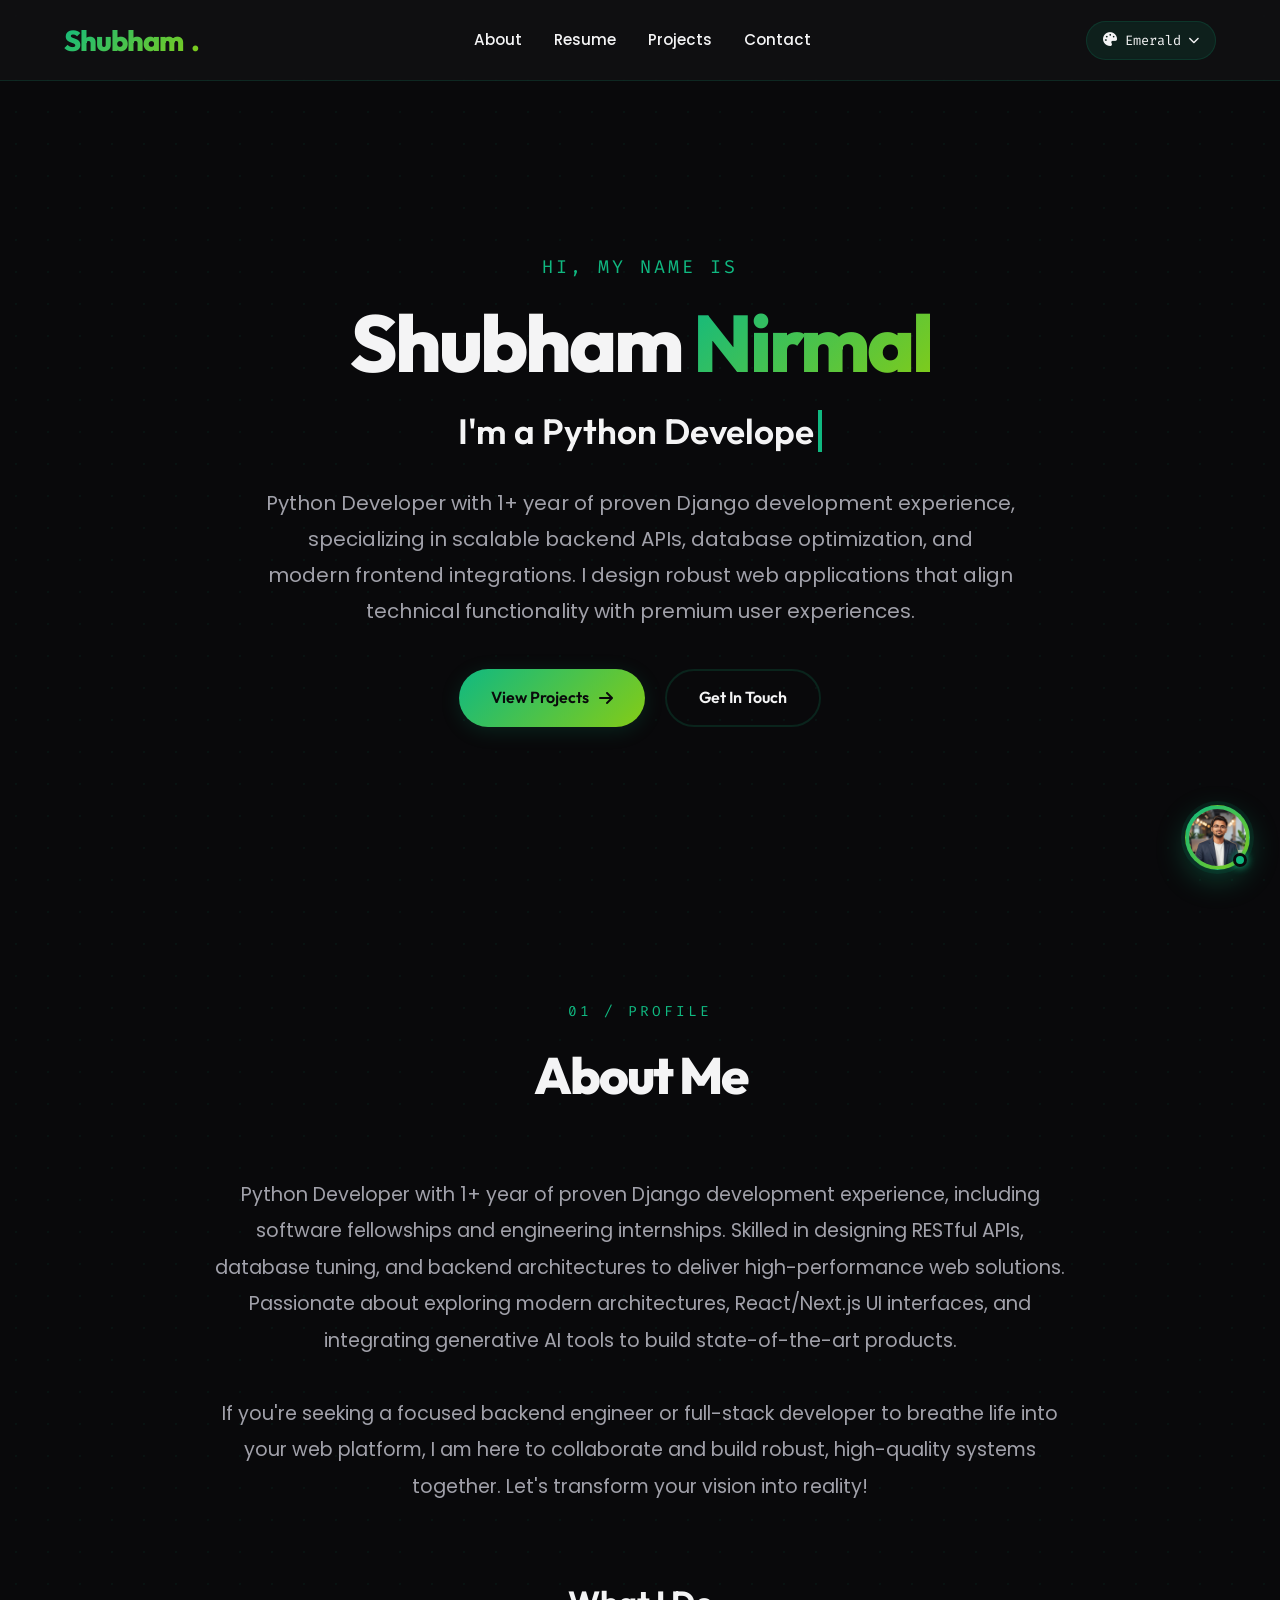
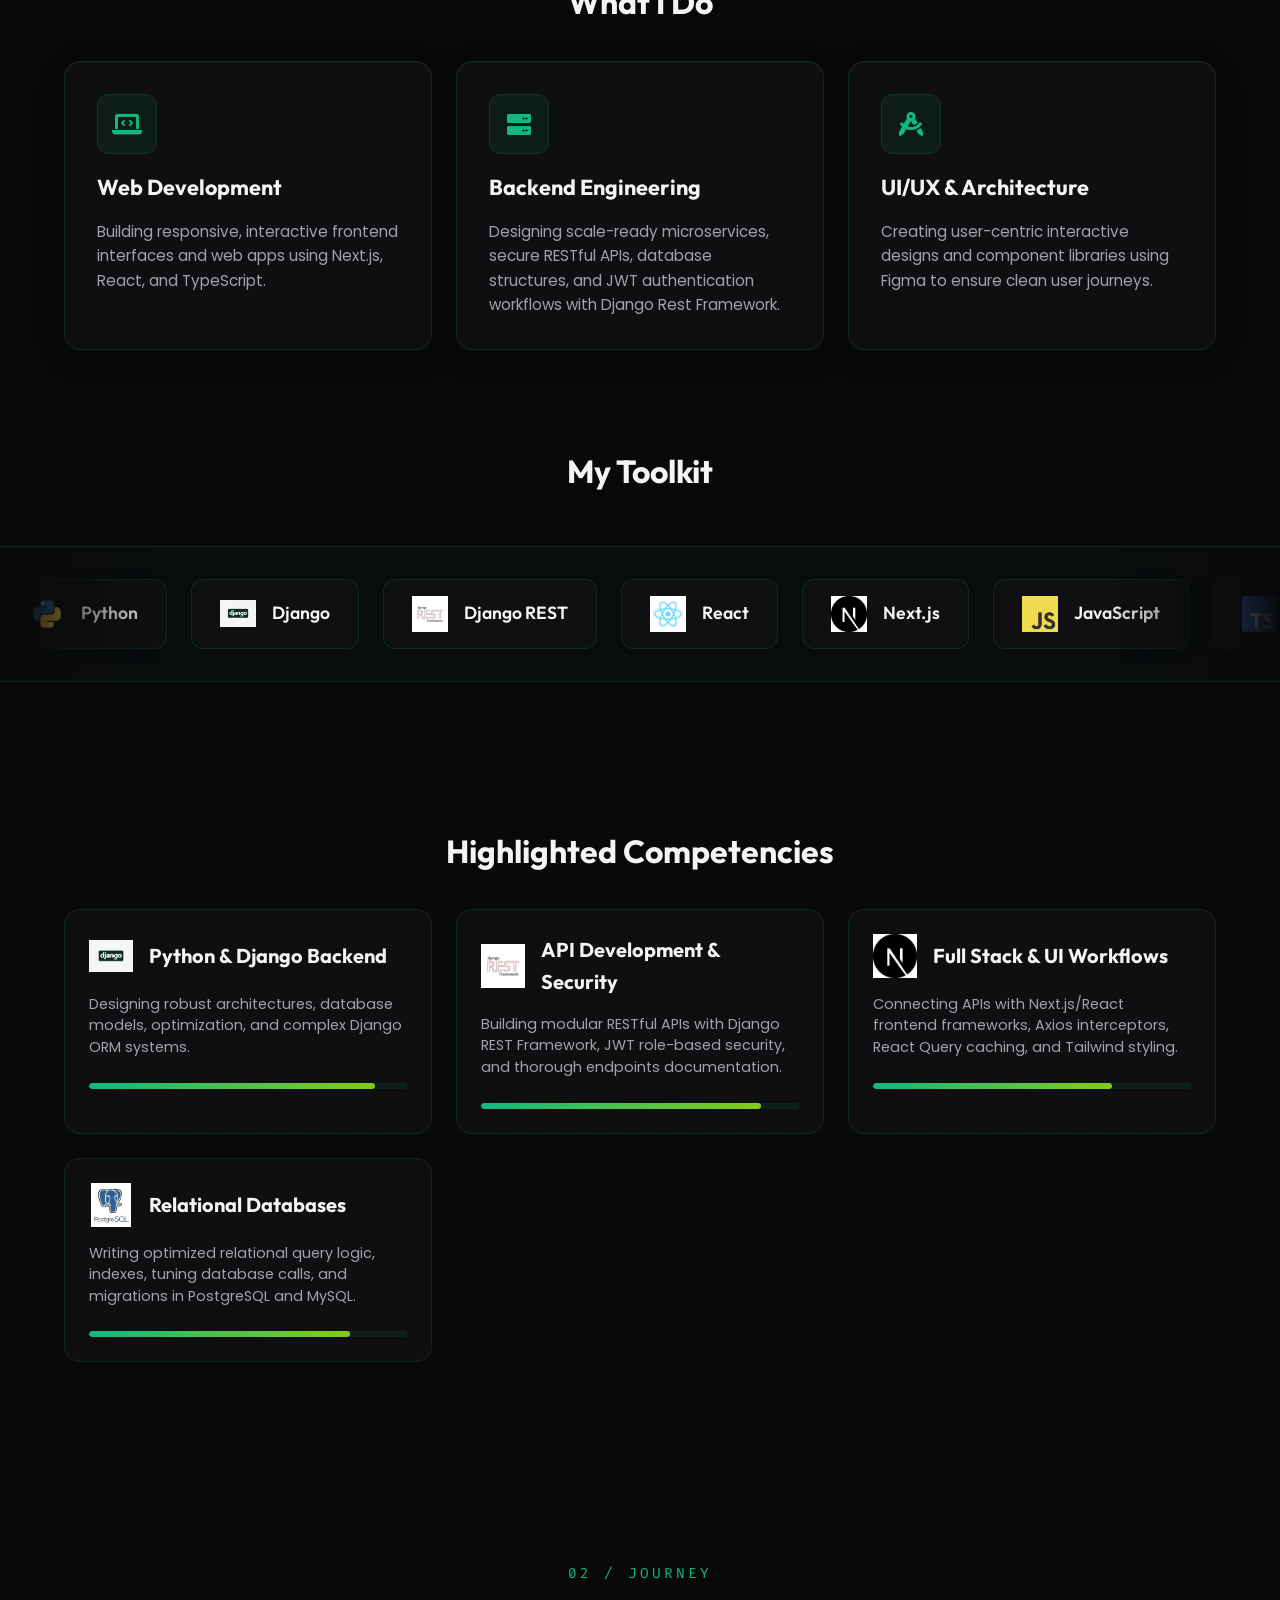
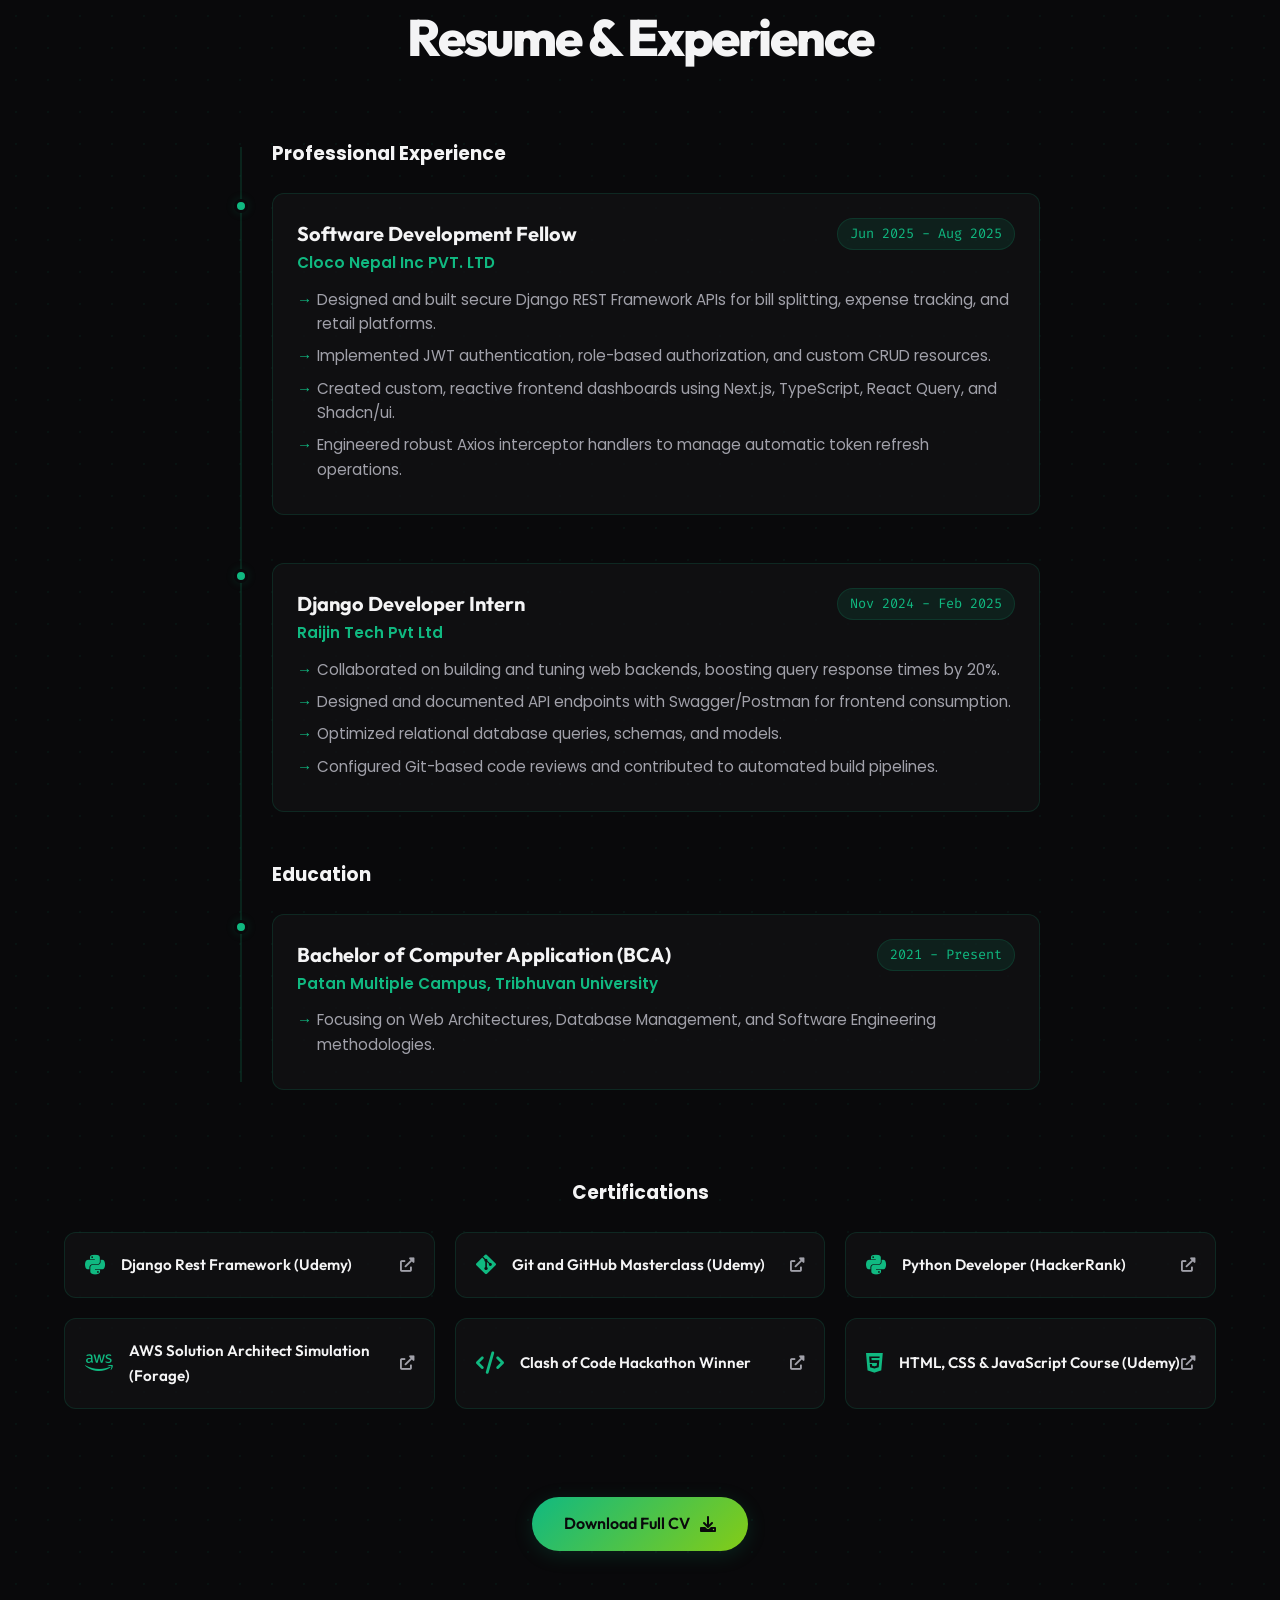
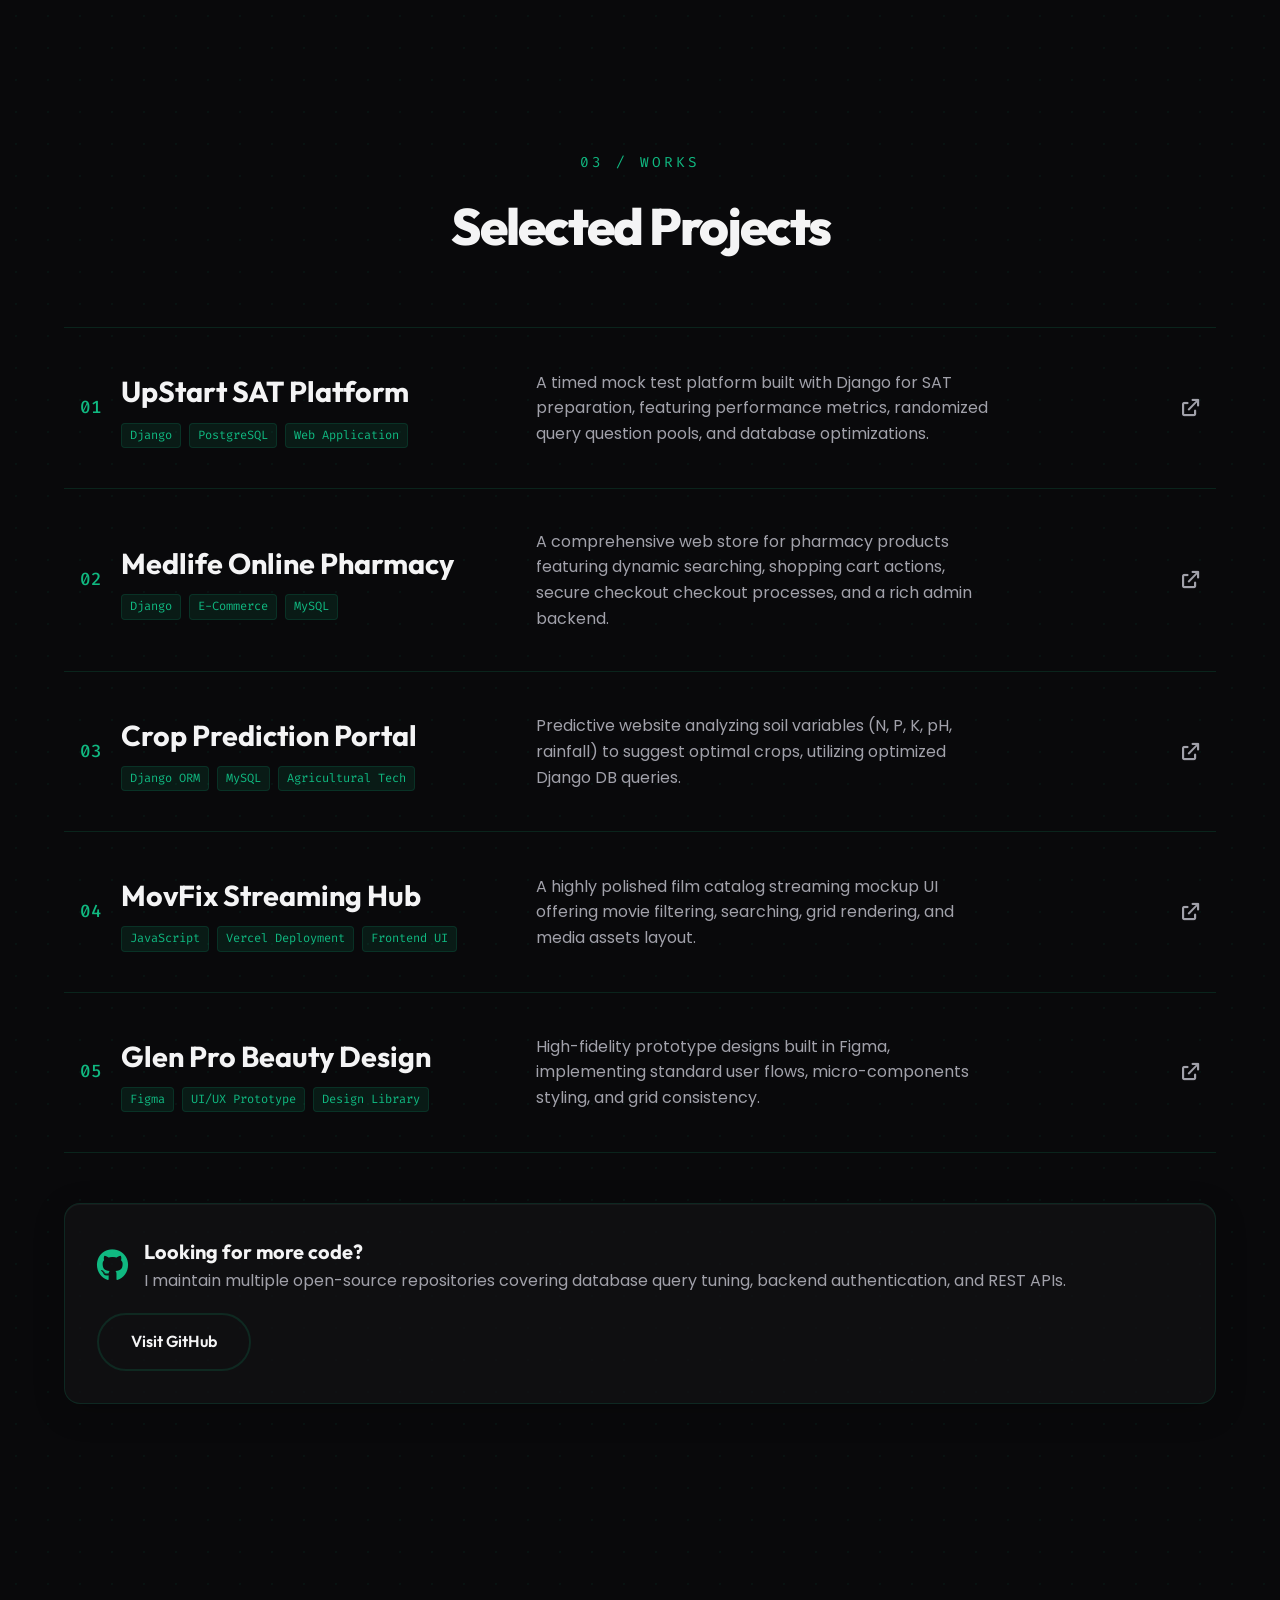
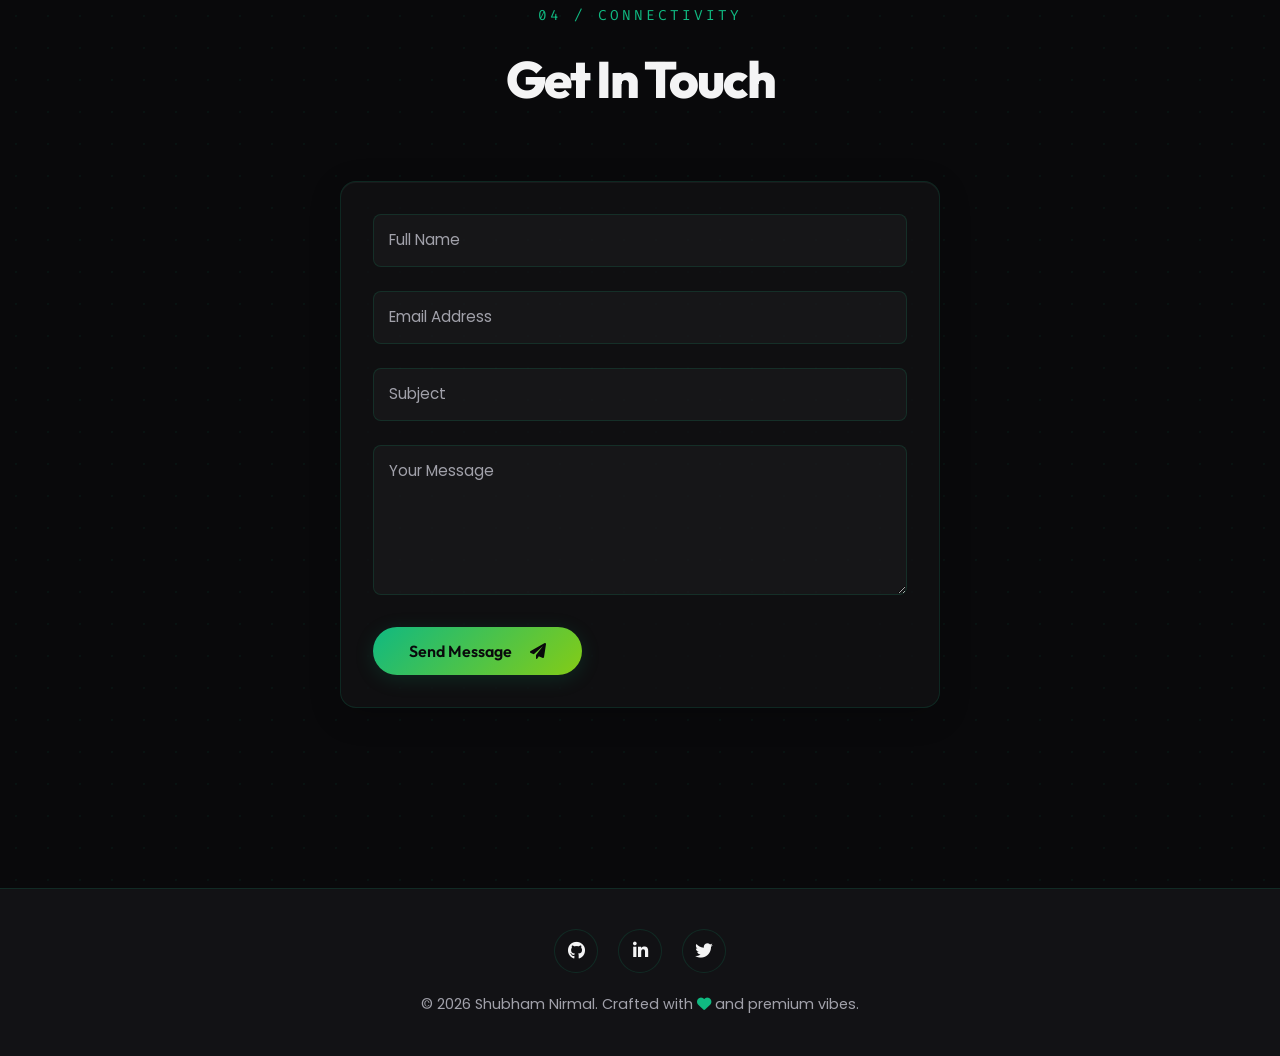
==== index.html @ b4fc5b42 "refactor: redesign portfolio layout, scrolling single-page structure, project list rows, and interac" ====
<!DOCTYPE html>
<html lang="en">
<head>
  <meta charset="UTF-8" />
  <meta name="viewport" content="width=device-width, initial-scale=1.0" />
  <link rel="icon" type="image/x-icon" href="asset/favicon.ico">
  <title>Shubham Nirmal - Personal Portfolio</title>
  <link rel="stylesheet" href="https://cdnjs.cloudflare.com/ajax/libs/font-awesome/6.0.0/css/all.min.css" />
  <link rel="stylesheet" href="style/style.css" />
</head>
<body class="loading-active">

  <!-- ===== Glowing Background Ambient Blobs ===== -->
  <div class="bg-blob bg-blob-1"></div>
  <div class="bg-blob bg-blob-2"></div>

  <!-- ===== Preloader / Loading Screen ===== -->
  <div class="preloader" id="preloader">
    <div class="preloader-content">
      <div class="preloader-logo" id="preloader-logo">SN</div>
      <div class="preloader-loader"></div>
    </div>
  </div>

  <!-- ===== Fixed Navigation Header ===== -->
  <header class="nav-bar">
    <div class="container nav-container">
      <a href="#hero" class="nav-logo">Shubham<span>.</span></a>
      
      <nav class="nav-links" id="navLinks">
        <a href="#about" class="nav-link">About</a>
        <a href="#resume" class="nav-link">Resume</a>
        <a href="#projects" class="nav-link">Projects</a>
        <a href="#contact" class="nav-link">Contact</a>
      </nav>

      <!-- Vibe & Color Picker Dropdown -->
      <div class="vibe-picker-container">
        <button class="vibe-picker-btn" id="vibeBtn" title="Choose Vibe">
          <i class="fas fa-palette"></i> <span id="active-vibe-name">Emerald</span> <i class="fas fa-chevron-down" style="font-size: 0.7rem;"></i>
        </button>
        <div class="vibe-dropdown" id="vibeDropdown">
          <button class="vibe-option active" data-vibe-val="emerald">
            <span class="vibe-dot emerald"></span> Emerald Aurora
          </button>
          <button class="vibe-option" data-vibe-val="cyberpunk">
            <span class="vibe-dot cyberpunk"></span> Retro Cyberpunk
          </button>
          <button class="vibe-option" data-vibe-val="sunset">
            <span class="vibe-dot sunset"></span> Sunset Bronze
          </button>
          <button class="vibe-option" data-vibe-val="noir">
            <span class="vibe-dot noir"></span> Stark Noir
          </button>
        </div>
      </div>

      <button class="mobile-menu-toggle" id="mobileMenuToggle" aria-label="Toggle Menu">
        <i class="fas fa-bars"></i>
      </button>
    </div>
  </header>

  <!-- ===== Main Portfolio Sections ===== -->
  <main class="container main-content">

    <!-- Hero Section (Typography Focused) -->
    <section id="hero" class="content-section">
      <div class="hero-layout">
        <div class="hero-text">
          <span class="hero-subtitle">Hi, my name is</span>
          <h1 class="hero-title">Shubham <span>Nirmal</span></h1>
          <div class="hero-role-wrapper">
            I'm a&nbsp;<span id="typewriter-text"></span><span class="typewriter-cursor"></span>
          </div>
          <p class="hero-description">
            Python Developer with 1+ year of proven Django development experience, specializing in scalable backend APIs, database optimization, and modern frontend integrations. I design robust web applications that align technical functionality with premium user experiences.
          </p>
          <div class="hero-actions">
            <a href="#projects" class="btn btn-primary">View Projects <i class="fas fa-arrow-right"></i></a>
            <a href="#contact" class="btn btn-secondary">Get In Touch</a>
          </div>
        </div>
      </div>
    </section>

    <!-- About Section -->
    <section id="about" class="content-section">
      <div class="section-header">
        <span class="section-tag">01 / Profile</span>
        <h2 class="section-title">About Me</h2>
      </div>
      <div class="about-grid">
        <div class="about-bio">
          <p>
            Python Developer with 1+ year of proven Django development experience, including software fellowships and engineering internships. 
            Skilled in designing RESTful APIs, database tuning, and backend architectures to deliver high-performance web solutions. 
            Passionate about exploring modern architectures, React/Next.js UI interfaces, and integrating generative AI tools to build state-of-the-art products.
          </p>
          <br>
          <p>
            If you're seeking a focused backend engineer or full-stack developer to breathe life into your web platform, 
            I am here to collaborate and build robust, high-quality systems together. Let's transform your vision into reality!
          </p>
        </div>

        <div>
          <h3 class="about-services-title">What I Do</h3>
          <div class="services-grid">
            <div class="glass-card service-card">
              <div class="service-icon-box">
                <i class="fas fa-laptop-code"></i>
              </div>
              <h4>Web Development</h4>
              <p>Building responsive, interactive frontend interfaces and web apps using Next.js, React, and TypeScript.</p>
            </div>
            <div class="glass-card service-card">
              <div class="service-icon-box">
                <i class="fas fa-server"></i>
              </div>
              <h4>Backend Engineering</h4>
              <p>Designing scale-ready microservices, secure RESTful APIs, database structures, and JWT authentication workflows with Django Rest Framework.</p>
            </div>
            <div class="glass-card service-card">
              <div class="service-icon-box">
                <i class="fas fa-drafting-compass"></i>
              </div>
              <h4>UI/UX & Architecture</h4>
              <p>Creating user-centric interactive designs and component libraries using Figma to ensure clean user journeys.</p>
            </div>
          </div>
        </div>

        <!-- Continuous Skills Scrolling Marquee -->
        <div>
          <h3 class="skills-sec-title">My Toolkit</h3>
          
          <div class="marquee-container">
            <div class="marquee-content">
              <!-- Item List -->
              <div class="marquee-card"><img src="asset/python.png" alt="Python"><span>Python</span></div>
              <div class="marquee-card"><img src="asset/django.jpeg" alt="Django"><span>Django</span></div>
              <div class="marquee-card"><img src="asset/drf.png" alt="DRF"><span>Django REST</span></div>
              <div class="marquee-card"><img src="asset/react.jpg" alt="React"><span>React</span></div>
              <div class="marquee-card"><img src="asset/nextjs.png" alt="Next.js"><span>Next.js</span></div>
              <div class="marquee-card"><img src="asset/javascript.png" alt="JavaScript"><span>JavaScript</span></div>
              <div class="marquee-card"><img src="asset/typescript.png" alt="TypeScript"><span>TypeScript</span></div>
              <div class="marquee-card"><img src="asset/postgresql.png" alt="PostgreSQL"><span>PostgreSQL</span></div>
              <div class="marquee-card"><img src="asset/mysql.jpg" alt="MySQL"><span>MySQL</span></div>
              <div class="marquee-card"><img src="asset/git.png" alt="Git"><span>Git/GitHub</span></div>
              <div class="marquee-card"><img src="asset/docker.png" alt="Docker"><span>Docker</span></div>
              <div class="marquee-card"><img src="asset/php.png" alt="PHP"><span>PHP</span></div>
              <div class="marquee-card"><img src="asset/figma.png" alt="Figma"><span>Figma</span></div>
              <div class="marquee-card"><img src="asset/postman.png" alt="Postman"><span>Postman</span></div>
              
              <!-- Repeated Items for Infinite Loop Seamless Transition -->
              <div class="marquee-card"><img src="asset/python.png" alt="Python"><span>Python</span></div>
              <div class="marquee-card"><img src="asset/django.jpeg" alt="Django"><span>Django</span></div>
              <div class="marquee-card"><img src="asset/drf.png" alt="DRF"><span>Django REST</span></div>
              <div class="marquee-card"><img src="asset/react.jpg" alt="React"><span>React</span></div>
              <div class="marquee-card"><img src="asset/nextjs.png" alt="Next.js"><span>Next.js</span></div>
              <div class="marquee-card"><img src="asset/javascript.png" alt="JavaScript"><span>JavaScript</span></div>
              <div class="marquee-card"><img src="asset/typescript.png" alt="TypeScript"><span>TypeScript</span></div>
              <div class="marquee-card"><img src="asset/postgresql.png" alt="PostgreSQL"><span>PostgreSQL</span></div>
              <div class="marquee-card"><img src="asset/mysql.jpg" alt="MySQL"><span>MySQL</span></div>
              <div class="marquee-card"><img src="asset/git.png" alt="Git"><span>Git/GitHub</span></div>
              <div class="marquee-card"><img src="asset/docker.png" alt="Docker"><span>Docker</span></div>
              <div class="marquee-card"><img src="asset/php.png" alt="PHP"><span>PHP</span></div>
              <div class="marquee-card"><img src="asset/figma.png" alt="Figma"><span>Figma</span></div>
              <div class="marquee-card"><img src="asset/postman.png" alt="Postman"><span>Postman</span></div>
            </div>
          </div>
        </div>

        <!-- Highlighted Skill Boxes (Different stylized boxes as requested) -->
        <div>
          <h3 class="skills-sec-title">Highlighted Competencies</h3>
          <div class="skills-grid">
            <div class="skill-card-box">
              <div class="skill-card-header">
                <img src="asset/django.jpeg" alt="Python/Django">
                <h4>Python & Django Backend</h4>
              </div>
              <p class="skill-card-desc">Designing robust architectures, database models, optimization, and complex Django ORM systems.</p>
              <div class="skill-bar-bg">
                <div class="skill-bar-fill" data-percent="90%"></div>
              </div>
            </div>

            <div class="skill-card-box">
              <div class="skill-card-header">
                <img src="asset/drf.png" alt="DRF API">
                <h4>API Development & Security</h4>
              </div>
              <p class="skill-card-desc">Building modular RESTful APIs with Django REST Framework, JWT role-based security, and thorough endpoints documentation.</p>
              <div class="skill-bar-bg">
                <div class="skill-bar-fill" data-percent="88%"></div>
              </div>
            </div>

            <div class="skill-card-box">
              <div class="skill-card-header">
                <img src="asset/nextjs.png" alt="Next.js">
                <h4>Full Stack & UI Workflows</h4>
              </div>
              <p class="skill-card-desc">Connecting APIs with Next.js/React frontend frameworks, Axios interceptors, React Query caching, and Tailwind styling.</p>
              <div class="skill-bar-bg">
                <div class="skill-bar-fill" data-percent="75%"></div>
              </div>
            </div>

            <div class="skill-card-box">
              <div class="skill-card-header">
                <img src="asset/postgresql.png" alt="PostgreSQL">
                <h4>Relational Databases</h4>
              </div>
              <p class="skill-card-desc">Writing optimized relational query logic, indexes, tuning database calls, and migrations in PostgreSQL and MySQL.</p>
              <div class="skill-bar-bg">
                <div class="skill-bar-fill" data-percent="82%"></div>
              </div>
            </div>
          </div>
        </div>

      </div>
    </section>

    <!-- Resume Section -->
    <section id="resume" class="content-section">
      <div class="section-header">
        <span class="section-tag">02 / Journey</span>
        <h2 class="section-title">Resume & Experience</h2>
      </div>
      <div class="resume-grid">
        
        <!-- Experience Timeline -->
        <div class="timeline">
          
          <h3 class="subsection-heading" style="margin-left: 0; margin-bottom: 24px;">Professional Experience</h3>
          
          <!-- Cloco -->
          <div class="timeline-item">
            <div class="timeline-dot"></div>
            <div class="timeline-card">
              <div class="timeline-meta">
                <div>
                  <h4 class="timeline-role">Software Development Fellow</h4>
                  <span class="timeline-company">Cloco Nepal Inc PVT. LTD</span>
                </div>
                <span class="timeline-duration">Jun 2025 - Aug 2025</span>
              </div>
              <ul class="timeline-desc">
                <li>Designed and built secure Django REST Framework APIs for bill splitting, expense tracking, and retail platforms.</li>
                <li>Implemented JWT authentication, role-based authorization, and custom CRUD resources.</li>
                <li>Created custom, reactive frontend dashboards using Next.js, TypeScript, React Query, and Shadcn/ui.</li>
                <li>Engineered robust Axios interceptor handlers to manage automatic token refresh operations.</li>
              </ul>
            </div>
          </div>

          <!-- Raijin -->
          <div class="timeline-item">
            <div class="timeline-dot"></div>
            <div class="timeline-card">
              <div class="timeline-meta">
                <div>
                  <h4 class="timeline-role">Django Developer Intern</h4>
                  <span class="timeline-company">Raijin Tech Pvt Ltd</span>
                </div>
                <span class="timeline-duration">Nov 2024 - Feb 2025</span>
              </div>
              <ul class="timeline-desc">
                <li>Collaborated on building and tuning web backends, boosting query response times by 20%.</li>
                <li>Designed and documented API endpoints with Swagger/Postman for frontend consumption.</li>
                <li>Optimized relational database queries, schemas, and models.</li>
                <li>Configured Git-based code reviews and contributed to automated build pipelines.</li>
              </ul>
            </div>
          </div>

          <h3 class="subsection-heading" style="margin-left: 0; margin-top: 32px; margin-bottom: 24px;">Education</h3>

          <!-- Patan Campus -->
          <div class="timeline-item">
            <div class="timeline-dot"></div>
            <div class="timeline-card">
              <div class="timeline-meta">
                <div>
                  <h4 class="timeline-role">Bachelor of Computer Application (BCA)</h4>
                  <span class="timeline-company">Patan Multiple Campus, Tribhuvan University</span>
                </div>
                <span class="timeline-duration">2021 - Present</span>
              </div>
              <ul class="timeline-desc">
                <li>Focusing on Web Architectures, Database Management, and Software Engineering methodologies.</li>
              </ul>
            </div>
          </div>

        </div>

        <!-- Certifications -->
        <div class="certifications-section">
          <h3 class="subsection-heading" style="margin-bottom: 24px; text-align: center;">Certifications</h3>
          <div class="certs-grid">
            <a href="https://www.udemy.com/certificate/UC-64537fe8-37c3-4832-adce-49924003416f/" class="cert-card" target="_blank">
              <div class="cert-info">
                <i class="fab fa-python cert-icon"></i>
                <span class="cert-title">Django Rest Framework (Udemy)</span>
              </div>
              <i class="fas fa-external-link-alt cert-arrow"></i>
            </a>
            <a href="https://www.udemy.com/certificate/UC-4b52db27-148a-4476-a543-ad921a423075/" class="cert-card" target="_blank">
              <div class="cert-info">
                <i class="fab fa-git-alt cert-icon"></i>
                <span class="cert-title">Git and GitHub Masterclass (Udemy)</span>
              </div>
              <i class="fas fa-external-link-alt cert-arrow"></i>
            </a>
            <a href="https://www.hackerrank.com/certificates/4721f3e52a79" class="cert-card" target="_blank">
              <div class="cert-info">
                <i class="fab fa-python cert-icon"></i>
                <span class="cert-title">Python Developer (HackerRank)</span>
              </div>
              <i class="fas fa-external-link-alt cert-arrow"></i>
            </a>
            <a href="https://forage-uploads-prod.s3.amazonaws.com/completion-certificates/pmnMSL4QiQ9JCgE3W/kkE9HyeNcw6rwCRGw_pmnMSL4QiQ9JCgE3W_oLmvBe9Yn4PJbgmof_1742225766570_completion_certificate.pdf" class="cert-card" target="_blank">
              <div class="cert-info">
                <i class="fab fa-aws cert-icon"></i>
                <span class="cert-title">AWS Solution Architect Simulation (Forage)</span>
              </div>
              <i class="fas fa-external-link-alt cert-arrow"></i>
            </a>
            <a href="https://imgur.com/a/Arzw3AE" class="cert-card" target="_blank">
              <div class="cert-info">
                <i class="fas fa-code cert-icon"></i>
                <span class="cert-title">Clash of Code Hackathon Winner</span>
              </div>
              <i class="fas fa-external-link-alt cert-arrow"></i>
            </a>
            <a href="https://www.udemy.com/certificate/UC-c921fc60-774e-4e64-b306-3370b53deac2/" class="cert-card" target="_blank">
              <div class="cert-info">
                <i class="fab fa-html5 cert-icon"></i>
                <span class="cert-title">HTML, CSS & JavaScript Course (Udemy)</span>
              </div>
              <i class="fas fa-external-link-alt cert-arrow"></i>
            </a>
          </div>
        </div>

        <div class="resume-download-btn">
          <a href="asset/CV/SHUBHAM-CV.pdf" download class="btn btn-primary">
            Download Full CV <i class="fas fa-download"></i>
          </a>
        </div>

      </div>
    </section>

    <!-- Projects Section (Row List Inspired by Kaushal's) -->
    <section id="projects" class="content-section">
      <div class="section-header">
        <span class="section-tag">03 / Works</span>
        <h2 class="section-title">Selected Projects</h2>
      </div>
      
      <div class="projects-list">
        
        <!-- Project 1: UpStart SAT Platform -->
        <a href="https://github.com/SHUBHAM-NIRMAL18" class="project-row" target="_blank">
          <span class="project-index">01</span>
          <div class="project-info-side">
            <h3 class="project-row-title">UpStart SAT Platform</h3>
            <div class="project-row-badges">
              <span class="project-row-badge">Django</span>
              <span class="project-row-badge">PostgreSQL</span>
              <span class="project-row-badge">Web Application</span>
            </div>
          </div>
          <p class="project-row-desc">
            A timed mock test platform built with Django for SAT preparation, featuring performance metrics, randomized query question pools, and database optimizations.
          </p>
          <div class="project-row-link">
            <i class="fas fa-arrow-up-right-from-square" style="font-size: 1.1rem;"></i>
          </div>
        </a>

        <!-- Project 2: Medlife E-Shop -->
        <a href="https://github.com/SHUBHAM-NIRMAL18/-MEDLIFE-Online_Pharmacy_System" class="project-row" target="_blank">
          <span class="project-index">02</span>
          <div class="project-info-side">
            <h3 class="project-row-title">Medlife Online Pharmacy</h3>
            <div class="project-row-badges">
              <span class="project-row-badge">Django</span>
              <span class="project-row-badge">E-Commerce</span>
              <span class="project-row-badge">MySQL</span>
            </div>
          </div>
          <p class="project-row-desc">
            A comprehensive web store for pharmacy products featuring dynamic searching, shopping cart actions, secure checkout checkout processes, and a rich admin backend.
          </p>
          <div class="project-row-link">
            <i class="fas fa-arrow-up-right-from-square" style="font-size: 1.1rem;"></i>
          </div>
        </a>

        <!-- Project 3: Crop Prediction -->
        <a href="https://github.com/SHUBHAM-NIRMAL18/crop-prediction" class="project-row" target="_blank">
          <span class="project-index">03</span>
          <div class="project-info-side">
            <h3 class="project-row-title">Crop Prediction Portal</h3>
            <div class="project-row-badges">
              <span class="project-row-badge">Django ORM</span>
              <span class="project-row-badge">MySQL</span>
              <span class="project-row-badge">Agricultural Tech</span>
            </div>
          </div>
          <p class="project-row-desc">
            Predictive website analyzing soil variables (N, P, K, pH, rainfall) to suggest optimal crops, utilizing optimized Django DB queries.
          </p>
          <div class="project-row-link">
            <i class="fas fa-arrow-up-right-from-square" style="font-size: 1.1rem;"></i>
          </div>
        </a>

        <!-- Project 4: Movfix Streaming -->
        <a href="https://movfix-bay.vercel.app/" class="project-row" target="_blank">
          <span class="project-index">04</span>
          <div class="project-info-side">
            <h3 class="project-row-title">MovFix Streaming Hub</h3>
            <div class="project-row-badges">
              <span class="project-row-badge">JavaScript</span>
              <span class="project-row-badge">Vercel Deployment</span>
              <span class="project-row-badge">Frontend UI</span>
            </div>
          </div>
          <p class="project-row-desc">
            A highly polished film catalog streaming mockup UI offering movie filtering, searching, grid rendering, and media assets layout.
          </p>
          <div class="project-row-link">
            <i class="fas fa-arrow-up-right-from-square" style="font-size: 1.1rem;"></i>
          </div>
        </a>

        <!-- Project 5: UI/UX Store Website -->
        <a href="https://www.figma.com/proto/9JhYFiYe5KUe00UmugnKzt/UXA-C1-Glen-Pro-Beauty?node-id=1678-10738&page-id=1678%3A9991&scaling=scale-down&show-proto-sidebar=1&starting-point-node-id=1678%3A9994&t=T4IltOvKCN8D3nAT-1&type=design&viewport=101%2C102%2C0.05" class="project-row" target="_blank">
          <span class="project-index">05</span>
          <div class="project-info-side">
            <h3 class="project-row-title">Glen Pro Beauty Design</h3>
            <div class="project-row-badges">
              <span class="project-row-badge">Figma</span>
              <span class="project-row-badge">UI/UX Prototype</span>
              <span class="project-row-badge">Design Library</span>
            </div>
          </div>
          <p class="project-row-desc">
            High-fidelity prototype designs built in Figma, implementing standard user flows, micro-components styling, and grid consistency.
          </p>
          <div class="project-row-link">
            <i class="fas fa-arrow-up-right-from-square" style="font-size: 1.1rem;"></i>
          </div>
        </a>

      </div>

      <div class="glass-card github-cta">
        <div class="github-cta-text">
          <i class="fab fa-github"></i>
          <div>
            <h4 style="font-family: var(--font-heading); font-size: 1.25rem;">Looking for more code?</h4>
            <p>I maintain multiple open-source repositories covering database query tuning, backend authentication, and REST APIs.</p>
          </div>
        </div>
        <a href="https://github.com/SHUBHAM-NIRMAL18" target="_blank" class="btn btn-secondary">Visit GitHub</a>
      </div>
    </section>

    <!-- Contact Section -->
    <section id="contact" class="content-section">
      <div class="section-header">
        <span class="section-tag">04 / Connectivity</span>
        <h2 class="section-title">Get In Touch</h2>
      </div>
      
      <div class="contact-container">
        <div class="glass-card">
          <form class="contact-form" id="contactForm">
            <div class="form-group">
              <input type="text" id="name" name="name" required class="form-input" placeholder=" " />
              <label for="name" class="form-label">Full Name</label>
            </div>

            <div class="form-group">
              <input type="email" id="email" name="email" required class="form-input" placeholder=" " />
              <label for="email" class="form-label">Email Address</label>
            </div>

            <div class="form-group">
              <input type="text" id="subject" name="subject" required class="form-input" placeholder=" " />
              <label for="subject" class="form-label">Subject</label>
            </div>

            <div class="form-group">
              <textarea id="message" name="message" required class="form-input" placeholder=" "></textarea>
              <label for="message" class="form-label">Your Message</label>
            </div>

            <button type="submit" class="btn btn-primary" style="align-self: flex-start; padding: 14px 36px;">
              Send Message <i class="fas fa-paper-plane" style="margin-left: 8px;"></i>
            </button>
          </form>
        </div>
      </div>
    </section>

  </main>

  <!-- ===== Floating AI Chatbot Widget (Housings the AI Avatar) ===== -->
  <div class="chatbot-widget" id="chatbotWidget">
    <button class="chatbot-toggle-btn" id="chatbotToggle" title="Talk to Shubham's AI Avatar">
      <img src="asset/avatar.png" alt="Shubham AI Avatar">
      <span class="chatbot-status-dot"></span>
    </button>
    
    <div class="chatbot-window" id="chatbotWindow">
      <!-- Header -->
      <div class="chatbot-header">
        <div class="chatbot-header-info">
          <img src="asset/avatar.png" alt="Shubham AI Avatar">
          <div class="chatbot-header-title">
            <h4>Shubham (AI Avatar)</h4>
            <span>Online</span>
          </div>
        </div>
        <button class="chatbot-close-btn" id="chatbotClose" aria-label="Close Chat">
          <i class="fas fa-times"></i>
        </button>
      </div>
      
      <!-- Message Log -->
      <div class="chatbot-messages" id="chatbotMessages">
        <div class="chat-bubble bot">
          Hey there! I am Shubham's interactive AI avatar. Ask me anything about his skills, experience, projects, or how to reach out to him!
        </div>
      </div>
      
      <!-- Quick Action Chips -->
      <div class="chatbot-chips">
        <button class="chat-chip" data-question="What are your core skills?">Skills</button>
        <button class="chat-chip" data-question="Tell me about your projects.">Projects</button>
        <button class="chat-chip" data-question="Show your work experience.">Experience</button>
        <button class="chat-chip" data-question="How can I contact you?">Contact</button>
      </div>
      
      <!-- Input Bar -->
      <div class="chatbot-input-bar">
        <input type="text" id="chatInput" placeholder="Ask a question..." aria-label="Ask a question">
        <button class="chatbot-send-btn" id="chatSendBtn" aria-label="Send Message">
          <i class="fas fa-paper-plane"></i>
        </button>
      </div>
    </div>
  </div>

  <!-- ===== Footer Section ===== -->
  <footer>
    <div class="container footer-content">
      <div class="footer-socials">
        <a href="https://github.com/SHUBHAM-NIRMAL18" class="social-link" target="_blank" aria-label="GitHub">
          <i class="fab fa-github"></i>
        </a>
        <a href="https://www.linkedin.com/in/shubham-nirmal-3167671b9/" class="social-link" target="_blank" aria-label="LinkedIn">
          <i class="fab fa-linkedin-in"></i>
        </a>
        <a href="https://x.com/shubhamnirmal" class="social-link" target="_blank" aria-label="Twitter">
          <i class="fab fa-twitter"></i>
        </a>
      </div>
      <div class="footer-text">
        &copy; <span id="year">2026</span> Shubham Nirmal. Crafted with <i class="fas fa-heart"></i> and premium vibes.
      </div>
    </div>
  </footer>

  <!-- ===== Interactive Scripts ===== -->
  <script>
    // 1. Preloader handling & Scroll-based Skill fills
    window.addEventListener('DOMContentLoaded', () => {
      // Set active year in footer
      document.getElementById('year').textContent = new Date().getFullYear();

      // Enforce preloader minimum duration (1.5s) for a premium intro feel
      setTimeout(() => {
        const preloader = document.getElementById('preloader');
        preloader.classList.add('fade-out');
        document.body.classList.remove('loading-active');
      }, 1500);

      // Start typewriter animation after preloader ends
      setTimeout(startTypewriter, 1800);
      
      // Hook scroll listener to fill skills bars when scrolled into view
      window.addEventListener('scroll', fillSkillBars);
      fillSkillBars(); // initial check
    });

    function fillSkillBars() {
      const skillsSection = document.getElementById('about');
      const rect = skillsSection.getBoundingClientRect();
      const isVisible = (rect.top <= window.innerHeight - 100);

      if (isVisible) {
        document.querySelectorAll('.skill-bar-fill').forEach(bar => {
          const targetPercent = bar.getAttribute('data-percent');
          bar.style.width = targetPercent;
        });
      }
    }

    // 2. Vibe Selector dropdown toggle
    const vibeBtn = document.getElementById('vibeBtn');
    const vibeDropdown = document.getElementById('vibeDropdown');
    const activeVibeNameElement = document.getElementById('active-vibe-name');

    // Load active vibe from local storage or set default 'emerald'
    const currentVibe = localStorage.getItem('shubham-portfolio-vibe') || 'emerald';
    setVibe(currentVibe);

    vibeBtn.addEventListener('click', (e) => {
      e.stopPropagation();
      vibeDropdown.classList.toggle('show');
    });

    // Click outside dropdown closes it
    document.addEventListener('click', () => {
      vibeDropdown.classList.remove('show');
    });

    // Add click events to vibe choices
    document.querySelectorAll('.vibe-option').forEach(option => {
      option.addEventListener('click', function() {
        const vibeVal = this.getAttribute('data-vibe-val');
        setVibe(vibeVal);
        
        // Highlight active button in list
        document.querySelectorAll('.vibe-option').forEach(o => o.classList.remove('active'));
        this.classList.add('active');
      });
    });

    function setVibe(vibe) {
      document.body.setAttribute('data-vibe', vibe);
      localStorage.setItem('shubham-portfolio-vibe', vibe);
      
      // Update displayed name in the picker button
      const vibeNames = {
        emerald: 'Emerald',
        cyberpunk: 'Cyberpunk',
        sunset: 'Sunset',
        noir: 'Stark Noir'
      };
      activeVibeNameElement.textContent = vibeNames[vibe] || 'Emerald';
    }

    // 3. Mobile Navigation Menu Toggle
    const mobileMenuToggle = document.getElementById('mobileMenuToggle');
    const navLinks = document.getElementById('navLinks');

    mobileMenuToggle.addEventListener('click', () => {
      navLinks.classList.toggle('active');
      const icon = mobileMenuToggle.querySelector('i');
      if (navLinks.classList.contains('active')) {
        icon.className = 'fas fa-times';
      } else {
        icon.className = 'fas fa-bars';
      }
    });

    // Close menu when links are clicked on mobile
    document.querySelectorAll('.nav-link').forEach(link => {
      link.addEventListener('click', () => {
        navLinks.classList.remove('active');
        mobileMenuToggle.querySelector('i').className = 'fas fa-bars';
      });
    });

    // 4. Typewriter Animation for Hero Section
    const words = ["Python Developer.", "Backend Engineer.", "Full Stack Developer.", "AI Explorer."];
    let wordIndex = 0;
    let charIndex = 0;
    let isDeleting = false;
    const typewriterElement = document.getElementById('typewriter-text');
    let typingSpeed = 100;

    function startTypewriter() {
      const currentWord = words[wordIndex];
      
      if (isDeleting) {
        // Deleting characters
        typewriterElement.textContent = currentWord.substring(0, charIndex - 1);
        charIndex--;
        typingSpeed = 50;
      } else {
        // Typing characters
        typewriterElement.textContent = currentWord.substring(0, charIndex + 1);
        charIndex++;
        typingSpeed = 100;
      }

      if (!isDeleting && charIndex === currentWord.length) {
        // Pause at completion before deleting
        typingSpeed = 2000;
        isDeleting = true;
      } else if (isDeleting && charIndex === 0) {
        isDeleting = false;
        wordIndex = (wordIndex + 1) % words.length;
        typingSpeed = 500;
      }

      setTimeout(startTypewriter, typingSpeed);
    }

    // 5. Scroll Spy (Highlighting active link in navbar on scroll)
    const sections = document.querySelectorAll('section');
    const navItems = document.querySelectorAll('.nav-link');

    window.addEventListener('scroll', () => {
      let current = '';
      const scrollY = window.pageYOffset;

      sections.forEach(section => {
        const sectionTop = section.offsetTop - 120;
        const sectionHeight = section.clientHeight;
        if (scrollY >= sectionTop && scrollY < sectionTop + sectionHeight) {
          current = section.getAttribute('id');
        }
      });

      navItems.forEach(item => {
        item.classList.remove('active');
        if (item.getAttribute('href').substring(1) === current) {
          item.classList.add('active');
        }
      });
    });

    // 6. Contact Form email integration via mailto
    const contactForm = document.getElementById('contactForm');
    contactForm.addEventListener('submit', (e) => {
      e.preventDefault();
      
      const name = document.getElementById('name').value;
      const email = document.getElementById('email').value;
      const subject = document.getElementById('subject').value;
      const message = document.getElementById('message').value;

      const bodyText = `Name: ${name}\nEmail: ${email}\n\nMessage:\n${message}`;
      const mailtoLink = `mailto:suvamniraml456@gmail.com?subject=${encodeURIComponent(subject)}&body=${encodeURIComponent(bodyText)}`;

      // Open user's default email client
      window.location.href = mailtoLink;

      alert('Thank you, ' + name + '! Your mail client will now open with your message details.');
      contactForm.reset();
    });

    // 7. Interactive AI Avatar Chatbot Functionality
    const chatbotToggle = document.getElementById('chatbotToggle');
    const chatbotWindow = document.getElementById('chatbotWindow');
    const chatbotClose = document.getElementById('chatbotClose');
    const chatbotMessages = document.getElementById('chatbotMessages');
    const chatInput = document.getElementById('chatInput');
    const chatSendBtn = document.getElementById('chatSendBtn');

    // Toggle chatbot window open/close
    chatbotToggle.addEventListener('click', () => {
      chatbotWindow.classList.toggle('open');
      // Scroll to bottom when opening
      if (chatbotWindow.classList.contains('open')) {
        setTimeout(() => {
          chatbotMessages.scrollTop = chatbotMessages.scrollHeight;
        }, 100);
      }
    });

    chatbotClose.addEventListener('click', () => {
      chatbotWindow.classList.remove('open');
    });

    // Add chips action
    document.querySelectorAll('.chat-chip').forEach(chip => {
      chip.addEventListener('click', function() {
        const questionText = this.getAttribute('data-question');
        sendUserMessage(questionText);
      });
    });

    // Send input message
    chatSendBtn.addEventListener('click', () => {
      const msg = chatInput.value.trim();
      if (msg) {
        sendUserMessage(msg);
        chatInput.value = '';
      }
    });

    chatInput.addEventListener('keypress', (e) => {
      if (e.key === 'Enter') {
        const msg = chatInput.value.trim();
        if (msg) {
          sendUserMessage(msg);
          chatInput.value = '';
        }
      }
    });

    function sendUserMessage(text) {
      // Create user message bubble
      const userBubble = document.createElement('div');
      userBubble.className = 'chat-bubble user';
      userBubble.textContent = text;
      chatbotMessages.appendChild(userBubble);
      
      // Scroll to bottom
      chatbotMessages.scrollTop = chatbotMessages.scrollHeight;
      
      // Simulate typing indicator and response
      simulateBotResponse(text);
    }

    function simulateBotResponse(userMsg) {
      const typingBubble = document.createElement('div');
      typingBubble.className = 'chat-bubble bot';
      typingBubble.innerHTML = '<i class="fas fa-ellipsis-h fa-pulse"></i>';
      chatbotMessages.appendChild(typingBubble);
      chatbotMessages.scrollTop = chatbotMessages.scrollHeight;

      // Select response based on keywords
      const query = userMsg.toLowerCase();
      let reply = "";

      if (query.includes('skill') || query.includes('tech') || query.includes('toolkit')) {
        reply = "I specialize in backend development with Python, Django, and Django REST Framework. I also work with Next.js, React, JavaScript, and TypeScript on the frontend, and handle PostgreSQL, MySQL, Docker, and Git.";
      } else if (query.includes('project') || query.includes('work') || query.includes('portfolio')) {
        reply = "Some of my featured projects are:\n1. UpStart SAT Platform (Django + PostgreSQL mock test portal)\n2. Medlife Online Pharmacy (Django + MySQL E-commerce)\n3. Crop Prediction Portal (Agricultural analysis system)\n4. MovFix Streaming Hub (Catalog UI)\nExplore details in the 'Projects' section!";
      } else if (query.includes('experience') || query.includes('job') || query.includes('fellowship') || query.includes('intern')) {
        reply = "I served as a Software Development Fellow at Cloco Nepal Inc (Jun - Aug 2025) building Next.js clients and DRF APIs. I was also a Django Developer Intern at Raijin Tech Pvt Ltd (Nov 2024 - Feb 2025) where I worked on database optimizations and REST APIs.";
      } else if (query.includes('contact') || query.includes('reach') || query.includes('email') || query.includes('phone') || query.includes('hire')) {
        reply = "You can contact me at suvamniraml456@gmail.com or call me at +977-9821287731. I am based in Lalitpur, Nepal, and I'd love to collaborate on your next venture!";
      } else if (query.includes('hi') || query.includes('hello') || query.includes('hey')) {
        reply = "Hello! Thanks for visiting my portfolio. How can I help you learn more about my skills, projects, or professional journey today?";
      } else {
        reply = "I'm Shubham's AI assistant. Feel free to ask about my core skills, professional experience, projects, or contact details!";
      }

      // Replace typing bubble with actual message after a natural delay
      setTimeout(() => {
        typingBubble.textContent = reply;
        chatbotMessages.scrollTop = chatbotMessages.scrollHeight;
      }, 750);
    }
  </script>
</body>
</html>
---- style/style.css ----
/* ===== Premium Typography & Fonts ===== */
@import url('https://fonts.googleapis.com/css2?family=Fira+Code:wght@400;500&family=Outfit:wght@300;400;500;600;700;800&family=Poppins:wght@300;400;500;600;700&display=swap');

/* ===== CSS variables for dynamic vibes/themes ===== */
:root {
    /* DEFAULT VIBE: Emerald Aurora */
    --font-heading: 'Outfit', 'Poppins', sans-serif;
    --font-body: 'Poppins', sans-serif;
    --font-mono: 'Fira Code', monospace;
    
    --bg-primary: #09090b;
    --bg-secondary: #121215;
    --bg-glass: rgba(18, 18, 21, 0.75);
    --bg-glass-hover: rgba(26, 26, 30, 0.85);
    
    --text-primary: #f4f4f5;
    --text-muted: #a1a1aa;
    --accent: #10b981;
    --accent-rgb: 16, 185, 129;
    --accent-gradient: linear-gradient(135deg, #10b981, #84cc16);
    --border-color: rgba(16, 185, 129, 0.15);
    --border-hover: rgba(16, 185, 129, 0.4);
    --shadow-glow: rgba(16, 185, 129, 0.15);
    --transition-speed: 0.4s;
}

[data-vibe="cyberpunk"] {
    --bg-primary: #07030f;
    --bg-secondary: #0f071d;
    --bg-glass: rgba(15, 7, 29, 0.75);
    --bg-glass-hover: rgba(25, 12, 48, 0.85);
    
    --text-primary: #fdfaff;
    --text-muted: #a78bfa;
    --accent: #ec4899;
    --accent-rgb: 236, 72, 153;
    --accent-gradient: linear-gradient(135deg, #ec4899, #8b5cf6);
    --border-color: rgba(236, 72, 153, 0.15);
    --border-hover: rgba(236, 72, 153, 0.4);
    --shadow-glow: rgba(236, 72, 153, 0.2);
}

[data-vibe="sunset"] {
    --bg-primary: #0a0604;
    --bg-secondary: #140b08;
    --bg-glass: rgba(20, 11, 8, 0.75);
    --bg-glass-hover: rgba(30, 18, 14, 0.85);
    
    --text-primary: #fffaf7;
    --text-muted: #f97316;
    --accent: #f59e0b;
    --accent-rgb: 245, 158, 11;
    --accent-gradient: linear-gradient(135deg, #f59e0b, #ea580c);
    --border-color: rgba(245, 158, 11, 0.15);
    --border-hover: rgba(245, 158, 11, 0.4);
    --shadow-glow: rgba(245, 158, 11, 0.2);
}

[data-vibe="noir"] {
    --bg-primary: #000000;
    --bg-secondary: #0a0a0a;
    --bg-glass: rgba(10, 10, 10, 0.8);
    --bg-glass-hover: rgba(20, 20, 20, 0.9);
    
    --text-primary: #ffffff;
    --text-muted: #8e8e93;
    --accent: #f2f2f7;
    --accent-rgb: 242, 242, 247;
    --accent-gradient: linear-gradient(135deg, #ffffff, #8e8e93);
    --border-color: rgba(255, 255, 255, 0.12);
    --border-hover: rgba(255, 255, 255, 0.4);
    --shadow-glow: rgba(255, 255, 255, 0.08);
}

/* ===== Global Reset ===== */
* {
    margin: 0;
    padding: 0;
    box-sizing: border-box;
}

html {
    scroll-behavior: smooth;
    font-size: 16px;
    background-color: var(--bg-primary);
}

body {
    background-color: var(--bg-primary);
    background-image: 
        radial-gradient(rgba(var(--accent-rgb), 0.06) 1.5px, transparent 1.5px);
    background-size: 32px 32px;
    font-family: var(--font-body);
    color: var(--text-primary);
    min-height: 100vh;
    overflow-x: hidden;
    line-height: 1.6;
    transition: background-color var(--transition-speed) ease, color var(--transition-speed) ease;
}

body.loading-active {
    overflow: hidden;
}

/* Glowing Radial Lighting Blobs */
.bg-blob {
    position: fixed;
    width: 600px;
    height: 600px;
    border-radius: 50%;
    background: radial-gradient(circle, rgba(var(--accent-rgb), 0.07) 0%, transparent 65%);
    z-index: -2;
    pointer-events: none;
    filter: blur(80px);
    transition: all 1s ease;
}
.bg-blob-1 { top: -10%; left: -10%; }
.bg-blob-2 { bottom: -10%; right: -10%; }

/* ===== Preloader styles ===== */
.preloader {
    position: fixed;
    top: 0;
    left: 0;
    width: 100%;
    height: 100%;
    background-color: var(--bg-primary);
    z-index: 9999;
    display: flex;
    justify-content: center;
    align-items: center;
    transition: opacity 0.6s cubic-bezier(0.77, 0, 0.175, 1), 
                visibility 0.6s cubic-bezier(0.77, 0, 0.175, 1);
    opacity: 1;
    visibility: visible;
}

.preloader.fade-out {
    opacity: 0;
    visibility: hidden;
}

.preloader-content {
    display: flex;
    flex-direction: column;
    align-items: center;
    gap: 20px;
}

.preloader-logo {
    font-family: var(--font-heading);
    font-size: 4.5rem;
    font-weight: 800;
    letter-spacing: -2px;
    background: var(--accent-gradient);
    -webkit-background-clip: text;
    -webkit-text-fill-color: transparent;
    position: relative;
    animation: pulseGlow 2s infinite ease-in-out;
}

.preloader-logo::after {
    content: '';
    position: absolute;
    bottom: -5px;
    left: 20%;
    width: 60%;
    height: 4px;
    background: var(--accent-gradient);
    border-radius: 2px;
    transform: scaleX(0);
    animation: drawLine 1.5s forwards cubic-bezier(0.77, 0, 0.175, 1);
}

.preloader-loader {
    width: 40px;
    height: 40px;
    border: 3px solid rgba(var(--accent-rgb), 0.1);
    border-radius: 50%;
    border-top-color: var(--accent);
    animation: spin 1s infinite linear;
}

@keyframes spin {
    0% { transform: rotate(0deg); }
    100% { transform: rotate(360deg); }
}

@keyframes drawLine {
    to { transform: scaleX(1); }
}

@keyframes pulseGlow {
    0%, 100% {
        filter: drop-shadow(0 0 10px rgba(var(--accent-rgb), 0.3));
    }
    50% {
        filter: drop-shadow(0 0 25px rgba(var(--accent-rgb), 0.6));
    }
}

/* ===== Layout Container ===== */
.container {
    max-width: 1200px;
    margin: 0 auto;
    padding: 0 24px;
}

/* ===== Navigation Bar ===== */
.nav-bar {
    position: fixed;
    top: 0;
    left: 0;
    width: 100%;
    z-index: 1000;
    background: var(--bg-glass);
    backdrop-filter: blur(16px);
    -webkit-backdrop-filter: blur(16px);
    border-bottom: 1px solid var(--border-color);
    transition: all var(--transition-speed) ease;
}

.nav-container {
    display: flex;
    justify-content: space-between;
    align-items: center;
    height: 80px;
}

.nav-logo {
    font-family: var(--font-heading);
    font-size: 1.8rem;
    font-weight: 800;
    text-decoration: none;
    background: var(--accent-gradient);
    -webkit-background-clip: text;
    -webkit-text-fill-color: transparent;
    display: flex;
    align-items: center;
    gap: 8px;
    letter-spacing: -1px;
}

.nav-links {
    display: flex;
    align-items: center;
    gap: 32px;
}

.nav-link {
    color: var(--text-primary);
    text-decoration: none;
    font-weight: 500;
    font-size: 0.95rem;
    position: relative;
    padding: 8px 0;
    transition: color 0.3s ease;
}

.nav-link:hover {
    color: var(--accent);
}

.nav-link::after {
    content: '';
    position: absolute;
    bottom: 0;
    left: 0;
    width: 100%;
    height: 2px;
    background: var(--accent-gradient);
    transform: scaleX(0);
    transform-origin: right;
    transition: transform 0.3s cubic-bezier(0.77, 0, 0.175, 1);
}

.nav-link:hover::after,
.nav-link.active::after {
    transform: scaleX(1);
    transform-origin: left;
}

.nav-link.active {
    color: var(--accent);
}

/* Vibe/Color Theme Picker */
.vibe-picker-container {
    position: relative;
}

.vibe-picker-btn {
    background: rgba(var(--accent-rgb), 0.1);
    border: 1px solid var(--border-color);
    color: var(--text-primary);
    padding: 10px 16px;
    border-radius: 30px;
    font-family: var(--font-mono);
    font-size: 0.85rem;
    cursor: pointer;
    display: flex;
    align-items: center;
    gap: 8px;
    transition: all 0.3s ease;
}

.vibe-picker-btn:hover {
    background: rgba(var(--accent-rgb), 0.2);
    border-color: var(--accent);
    transform: translateY(-1px);
}

.vibe-dropdown {
    position: absolute;
    right: 0;
    top: 50px;
    background: var(--bg-glass);
    backdrop-filter: blur(20px);
    border: 1px solid var(--border-color);
    border-radius: 12px;
    padding: 8px;
    min-width: 180px;
    box-shadow: 0 10px 30px rgba(0, 0, 0, 0.5);
    display: none;
    flex-direction: column;
    gap: 4px;
    z-index: 1001;
    animation: fadeInDropdown 0.3s ease;
}

@keyframes fadeInDropdown {
    from { opacity: 0; transform: translateY(-10px); }
    to { opacity: 1; transform: translateY(0); }
}

.vibe-dropdown.show {
    display: flex;
}

.vibe-option {
    background: transparent;
    border: none;
    color: var(--text-muted);
    font-family: var(--font-heading);
    padding: 8px 12px;
    border-radius: 6px;
    cursor: pointer;
    text-align: left;
    font-size: 0.9rem;
    display: flex;
    align-items: center;
    gap: 10px;
    transition: all 0.2s ease;
}

.vibe-option:hover,
.vibe-option.active {
    color: var(--text-primary);
    background: rgba(var(--accent-rgb), 0.15);
}

.vibe-dot {
    width: 10px;
    height: 10px;
    border-radius: 50%;
}

.vibe-dot.emerald { background-color: #10b981; }
.vibe-dot.cyberpunk { background-color: #ec4899; }
.vibe-dot.sunset { background-color: #f59e0b; }
.vibe-dot.noir { background-color: #ffffff; }

/* Mobile Menu Toggle */
.mobile-menu-toggle {
    display: none;
    background: transparent;
    border: none;
    color: var(--text-primary);
    font-size: 1.5rem;
    cursor: pointer;
}

/* ===== General Main Content ===== */
.main-content {
    padding-top: 80px;
}

.content-section {
    padding: 100px 0;
    min-height: calc(100vh - 80px);
    display: flex;
    flex-direction: column;
    justify-content: center;
}

/* ===== Premium Glass Cards ===== */
.glass-card {
    background: var(--bg-glass);
    border: 1px solid var(--border-color);
    border-radius: 16px;
    padding: 32px;
    box-shadow: 0 8px 32px rgba(0, 0, 0, 0.2), inset 0 1px 1px rgba(255, 255, 255, 0.05);
    transition: transform 0.4s cubic-bezier(0.165, 0.84, 0.44, 1),
                border-color 0.4s ease,
                box-shadow 0.4s ease;
}

.glass-card:hover {
    transform: translateY(-6px);
    border-color: var(--border-hover);
    box-shadow: 0 12px 40px var(--shadow-glow);
}

/* ===== Hero Section ===== */
.hero-layout {
    display: flex;
    flex-direction: column;
    align-items: center;
    text-align: center;
    max-width: 900px;
    margin: 0 auto;
}

.hero-text {
    display: flex;
    flex-direction: column;
    align-items: center;
}

.hero-subtitle {
    font-family: var(--font-mono);
    color: var(--accent);
    font-size: 1.15rem;
    margin-bottom: 16px;
    letter-spacing: 3px;
    text-transform: uppercase;
}

.hero-title {
    font-family: var(--font-heading);
    font-size: 5rem;
    font-weight: 800;
    line-height: 1.1;
    margin-bottom: 20px;
    letter-spacing: -3px;
}

.hero-title span {
    background: var(--accent-gradient);
    -webkit-background-clip: text;
    -webkit-text-fill-color: transparent;
}

.hero-role-wrapper {
    font-size: 2.2rem;
    font-family: var(--font-heading);
    color: var(--text-primary);
    margin-bottom: 30px;
    height: 48px;
    display: flex;
    align-items: center;
    font-weight: 600;
}

.typewriter-cursor {
    margin-left: 4px;
    width: 4px;
    height: 1.2em;
    background-color: var(--accent);
    animation: blink 0.8s infinite;
}

@keyframes blink {
    50% { opacity: 0; }
}

.hero-description {
    color: var(--text-muted);
    font-size: 1.25rem;
    line-height: 1.8;
    margin-bottom: 40px;
    max-width: 750px;
}

.hero-actions {
    display: flex;
    gap: 20px;
}

/* Buttons */
.btn {
    display: inline-flex;
    align-items: center;
    justify-content: center;
    gap: 10px;
    padding: 14px 32px;
    border-radius: 30px;
    font-family: var(--font-heading);
    font-weight: 600;
    font-size: 1rem;
    text-decoration: none;
    cursor: pointer;
    transition: all 0.3s cubic-bezier(0.165, 0.84, 0.44, 1);
}

.btn-primary {
    background: var(--accent-gradient);
    color: var(--bg-primary) !important;
    border: none;
    box-shadow: 0 4px 20px var(--shadow-glow);
}

.btn-primary:hover {
    transform: translateY(-2px);
    box-shadow: 0 8px 30px var(--shadow-glow);
}

.btn-secondary {
    background: transparent;
    color: var(--text-primary);
    border: 2px solid var(--border-color);
}

.btn-secondary:hover {
    border-color: var(--accent);
    background: rgba(var(--accent-rgb), 0.05);
    transform: translateY(-2px);
}

/* ===== Section Headings ===== */
.section-header {
    text-align: center;
    margin-bottom: 60px;
}

.section-tag {
    font-family: var(--font-mono);
    color: var(--accent);
    font-size: 0.9rem;
    letter-spacing: 3px;
    text-transform: uppercase;
    margin-bottom: 12px;
    display: block;
}

.section-title {
    font-family: var(--font-heading);
    font-size: 3.2rem;
    font-weight: 800;
    letter-spacing: -2px;
}

/* ===== About Section ===== */
.about-grid {
    display: grid;
    grid-template-columns: 1fr;
    gap: 48px;
}

.about-bio {
    font-size: 1.2rem;
    line-height: 1.9;
    color: var(--text-muted);
    text-align: center;
    max-width: 850px;
    margin: 0 auto;
}

.about-services-title {
    font-family: var(--font-heading);
    font-size: 2rem;
    font-weight: 700;
    text-align: center;
    margin-top: 24px;
    margin-bottom: 32px;
}

.services-grid {
    display: grid;
    grid-template-columns: repeat(auto-fit, minmax(320px, 1fr));
    gap: 24px;
}

.service-card {
    text-align: left;
    display: flex;
    flex-direction: column;
    gap: 16px;
}

.service-icon-box {
    width: 60px;
    height: 60px;
    border-radius: 12px;
    background: rgba(var(--accent-rgb), 0.08);
    display: flex;
    align-items: center;
    justify-content: center;
    font-size: 1.5rem;
    color: var(--accent);
    border: 1px solid var(--border-color);
}

.service-card h4 {
    font-family: var(--font-heading);
    font-size: 1.35rem;
    font-weight: 700;
}

.service-card p {
    color: var(--text-muted);
    font-size: 0.95rem;
    line-height: 1.6;
}

/* ===== Continuous Skills Scrolling Marquee ===== */
.marquee-container {
    overflow: hidden;
    position: relative;
    width: 100vw;
    left: 50%;
    right: 50%;
    margin-left: -50vw;
    margin-right: -50vw;
    padding: 32px 0;
    background: rgba(var(--accent-rgb), 0.02);
    border-top: 1px solid var(--border-color);
    border-bottom: 1px solid var(--border-color);
    margin-top: 48px;
    margin-bottom: 48px;
}

.marquee-container::before,
.marquee-container::after {
    content: '';
    position: absolute;
    top: 0;
    width: 180px;
    height: 100%;
    z-index: 2;
    pointer-events: none;
}

.marquee-container::before {
    left: 0;
    background: linear-gradient(to right, var(--bg-primary) 0%, transparent 100%);
}

.marquee-container::after {
    right: 0;
    background: linear-gradient(to left, var(--bg-primary) 0%, transparent 100%);
}

.marquee-content {
    display: inline-flex;
    gap: 24px;
    animation: marqueeScroll 30s linear infinite;
    width: max-content;
}

@keyframes marqueeScroll {
    0% { transform: translate3d(0, 0, 0); }
    100% { transform: translate3d(-50%, 0, 0); }
}

.marquee-card {
    background: var(--bg-glass);
    border: 1px solid var(--border-color);
    border-radius: 12px;
    padding: 16px 28px;
    display: flex;
    align-items: center;
    gap: 16px;
    box-shadow: 0 4px 15px rgba(0, 0, 0, 0.1);
    transition: all 0.3s ease;
}

.marquee-card:hover {
    border-color: var(--accent);
    transform: scale(1.05);
}

.marquee-card img {
    width: 36px;
    height: 36px;
    object-fit: contain;
}

.marquee-card span {
    font-family: var(--font-heading);
    font-size: 1.1rem;
    font-weight: 600;
    color: var(--text-primary);
}

/* Skills Highlighted Grid (Unique Boxes) */
.skills-sec-title {
    font-family: var(--font-heading);
    font-size: 2rem;
    font-weight: 700;
    text-align: center;
    margin-top: 48px;
    margin-bottom: 32px;
}

.skills-grid {
    display: grid;
    grid-template-columns: repeat(auto-fill, minmax(280px, 1fr));
    gap: 24px;
}

.skill-card-box {
    background: var(--bg-glass);
    border: 1px solid var(--border-color);
    border-radius: 16px;
    padding: 24px;
    display: flex;
    flex-direction: column;
    gap: 16px;
    transition: all 0.3s ease;
    text-align: left;
}

.skill-card-box:hover {
    border-color: var(--accent);
    transform: translateY(-4px);
    box-shadow: 0 10px 30px var(--shadow-glow);
}

.skill-card-header {
    display: flex;
    align-items: center;
    gap: 16px;
}

.skill-card-header img {
    width: 44px;
    height: 44px;
    object-fit: contain;
}

.skill-card-header h4 {
    font-family: var(--font-heading);
    font-size: 1.25rem;
    font-weight: 700;
}

.skill-card-desc {
    color: var(--text-muted);
    font-size: 0.9rem;
    line-height: 1.5;
}

.skill-bar-bg {
    width: 100%;
    height: 6px;
    background: rgba(var(--accent-rgb), 0.1);
    border-radius: 3px;
    overflow: hidden;
    margin-top: 8px;
}

.skill-bar-fill {
    height: 100%;
    background: var(--accent-gradient);
    border-radius: 3px;
    width: 0;
    transition: width 1.5s cubic-bezier(0.1, 1, 0.1, 1);
}

/* ===== Resume / Timeline Section ===== */
.resume-grid {
    display: grid;
    grid-template-columns: 1fr;
    gap: 40px;
}

.timeline {
    position: relative;
    max-width: 800px;
    margin: 0 auto;
    padding-left: 32px;
}

.timeline::before {
    content: '';
    position: absolute;
    left: 0;
    top: 8px;
    bottom: 8px;
    width: 2px;
    background: var(--border-color);
}

.timeline-item {
    position: relative;
    margin-bottom: 48px;
}

.timeline-item:last-child {
    margin-bottom: 0;
}

.timeline-dot {
    position: absolute;
    left: -38px;
    top: 6px;
    width: 14px;
    height: 14px;
    border-radius: 50%;
    background-color: var(--accent);
    border: 3px solid var(--bg-primary);
    box-shadow: 0 0 10px var(--shadow-glow);
    transition: all 0.3s ease;
}

.timeline-item:hover .timeline-dot {
    transform: scale(1.3);
    box-shadow: 0 0 15px var(--accent);
}

.timeline-card {
    background: var(--bg-glass);
    border: 1px solid var(--border-color);
    border-radius: 12px;
    padding: 24px;
    transition: all 0.3s ease;
}

.timeline-card:hover {
    border-color: var(--border-hover);
    transform: translateX(4px);
}

.timeline-meta {
    display: flex;
    justify-content: space-between;
    align-items: flex-start;
    flex-wrap: wrap;
    margin-bottom: 12px;
    gap: 8px;
}

.timeline-role {
    font-family: var(--font-heading);
    font-size: 1.25rem;
    font-weight: 700;
}

.timeline-company {
    color: var(--accent);
    font-weight: 600;
    font-size: 0.95rem;
}

.timeline-duration {
    font-family: var(--font-mono);
    font-size: 0.85rem;
    background: rgba(var(--accent-rgb), 0.1);
    border: 1px solid var(--border-color);
    padding: 4px 12px;
    border-radius: 20px;
    color: var(--accent);
}

.timeline-desc {
    list-style: none;
}

.timeline-desc li {
    position: relative;
    padding-left: 20px;
    margin-bottom: 8px;
    font-size: 0.95rem;
    color: var(--text-muted);
}

.timeline-desc li::before {
    content: '→';
    position: absolute;
    left: 0;
    color: var(--accent);
}

/* Certifications Grid */
.certifications-section {
    margin-top: 48px;
}

.certs-grid {
    display: grid;
    grid-template-columns: repeat(auto-fit, minmax(280px, 1fr));
    gap: 20px;
}

.cert-card {
    background: var(--bg-glass);
    border: 1px solid var(--border-color);
    border-radius: 12px;
    padding: 20px;
    display: flex;
    align-items: center;
    justify-content: space-between;
    text-decoration: none;
    color: var(--text-primary);
    transition: all 0.3s ease;
}

.cert-card:hover {
    border-color: var(--accent);
    transform: translateY(-2px);
    box-shadow: 0 4px 15px var(--shadow-glow);
}

.cert-info {
    display: flex;
    align-items: center;
    gap: 16px;
}

.cert-icon {
    font-size: 1.4rem;
    color: var(--accent);
}

.cert-title {
    font-family: var(--font-heading);
    font-size: 0.95rem;
    font-weight: 600;
    color: var(--text-primary);
}

.cert-arrow {
    font-size: 0.9rem;
    color: var(--text-muted);
    transition: transform 0.3s ease;
}

.cert-card:hover .cert-arrow {
    transform: translate(3px, -3px);
    color: var(--accent);
}

.resume-download-btn {
    text-align: center;
    margin-top: 48px;
}

/* ===== Projects List Layout (Kaushal Inspired) ===== */
.projects-list {
    display: flex;
    flex-direction: column;
    gap: 0;
    border-top: 1px solid var(--border-color);
}

.project-row {
    display: grid;
    grid-template-columns: 0.1fr 1fr 1.2fr 0.4fr;
    align-items: center;
    padding: 40px 16px;
    border-bottom: 1px solid var(--border-color);
    text-decoration: none;
    color: var(--text-primary);
    transition: all 0.4s cubic-bezier(0.165, 0.84, 0.44, 1);
    position: relative;
    overflow: hidden;
}

.project-row::after {
    content: '';
    position: absolute;
    top: 0;
    left: 0;
    width: 100%;
    height: 100%;
    background: linear-gradient(to right, rgba(var(--accent-rgb), 0.03) 0%, transparent 80%);
    z-index: -1;
    transform: translateX(-100%);
    transition: transform 0.4s cubic-bezier(0.165, 0.84, 0.44, 1);
}

.project-row:hover::after {
    transform: translateX(0);
}

.project-row:hover {
    border-color: var(--accent);
    padding-left: 28px;
    padding-right: 4px;
}

.project-index {
    font-family: var(--font-mono);
    color: var(--accent);
    font-size: 1.1rem;
    font-weight: 500;
}

.project-info-side {
    display: flex;
    flex-direction: column;
    gap: 8px;
}

.project-row-title {
    font-family: var(--font-heading);
    font-size: 1.8rem;
    font-weight: 700;
    transition: color 0.3s ease;
}

.project-row:hover .project-row-title {
    color: var(--accent);
}

.project-row-badges {
    display: flex;
    gap: 8px;
    flex-wrap: wrap;
}

.project-row-badge {
    font-family: var(--font-mono);
    font-size: 0.75rem;
    padding: 2px 8px;
    border-radius: 4px;
    background: rgba(var(--accent-rgb), 0.1);
    border: 1px solid var(--border-color);
    color: var(--accent);
}

.project-row-desc {
    color: var(--text-muted);
    font-size: 1rem;
    line-height: 1.6;
    padding-right: 32px;
}

.project-row-link {
    display: flex;
    justify-content: flex-end;
    align-items: center;
    font-size: 1.5rem;
    color: var(--text-muted);
    transition: all 0.3s ease;
}

.project-row:hover .project-row-link {
    color: var(--accent);
    transform: translate(4px, -4px);
}

/* GitHub CTA Box */
.github-cta {
    margin-top: 50px;
    display: flex;
    justify-content: space-between;
    align-items: center;
    flex-wrap: wrap;
    gap: 20px;
}

.github-cta-text {
    display: flex;
    align-items: center;
    gap: 16px;
}

.github-cta-text i {
    font-size: 2rem;
    color: var(--accent);
}

.github-cta-text p {
    color: var(--text-muted);
}

/* ===== Contact Section ===== */
.contact-container {
    max-width: 600px;
    margin: 0 auto;
    width: 100%;
}

.contact-form {
    display: flex;
    flex-direction: column;
    gap: 24px;
}

.form-group {
    position: relative;
}

.form-input {
    width: 100%;
    background: rgba(255, 255, 255, 0.03);
    border: 1px solid var(--border-color);
    border-radius: 8px;
    padding: 14px 16px;
    color: var(--text-primary);
    font-family: var(--font-body);
    font-size: 0.95rem;
    transition: all 0.3s ease;
}

.form-input:focus {
    outline: none;
    border-color: var(--accent);
    background: rgba(255, 255, 255, 0.05);
    box-shadow: 0 0 10px var(--shadow-glow);
}

textarea.form-input {
    min-height: 150px;
    resize: vertical;
}

.form-label {
    position: absolute;
    left: 16px;
    top: 14px;
    color: var(--text-muted);
    font-size: 0.95rem;
    pointer-events: none;
    transition: all 0.3s ease;
}

.form-input:focus ~ .form-label,
.form-input:not(:placeholder-shown) ~ .form-label {
    top: -10px;
    left: 10px;
    font-size: 0.8rem;
    color: var(--accent);
    background: var(--bg-primary);
    padding: 0 6px;
}

/* ===== Floating AI Chatbot Widget Styles ===== */
.chatbot-widget {
    position: fixed;
    bottom: 30px;
    right: 30px;
    z-index: 1500;
}

.chatbot-toggle-btn {
    width: 65px;
    height: 65px;
    border-radius: 50%;
    background: var(--accent-gradient);
    border: 1px solid var(--border-color);
    cursor: pointer;
    box-shadow: 0 10px 30px rgba(var(--accent-rgb), 0.3), 0 0 0 4px rgba(var(--accent-rgb), 0.1);
    display: flex;
    align-items: center;
    justify-content: center;
    padding: 3px;
    position: relative;
    transition: all 0.3s cubic-bezier(0.165, 0.84, 0.44, 1);
}

.chatbot-toggle-btn:hover {
    transform: scale(1.08) translateY(-2px);
    box-shadow: 0 12px 35px rgba(var(--accent-rgb), 0.4), 0 0 0 6px rgba(var(--accent-rgb), 0.15);
}

.chatbot-toggle-btn img {
    width: 100%;
    height: 100%;
    border-radius: 50%;
    object-fit: cover;
}

.chatbot-status-dot {
    position: absolute;
    bottom: 2px;
    right: 2px;
    width: 14px;
    height: 14px;
    background-color: #10b981;
    border: 3px solid var(--bg-primary);
    border-radius: 50%;
    box-shadow: 0 0 8px #10b981;
    animation: chatbotPulse 2.5s infinite;
}

@keyframes chatbotPulse {
    0%, 100% { transform: scale(1); opacity: 1; }
    50% { transform: scale(1.15); opacity: 0.8; }
}

.chatbot-window {
    position: fixed;
    bottom: 110px;
    right: 30px;
    width: 380px;
    height: 520px;
    background: var(--bg-glass);
    backdrop-filter: blur(24px);
    -webkit-backdrop-filter: blur(24px);
    border: 1px solid var(--border-color);
    border-radius: 16px;
    box-shadow: 0 15px 45px rgba(0, 0, 0, 0.4), inset 0 1px 1px rgba(255, 255, 255, 0.05);
    display: flex;
    flex-direction: column;
    overflow: hidden;
    transform: translateY(30px) scale(0.95);
    opacity: 0;
    pointer-events: none;
    transition: all 0.4s cubic-bezier(0.175, 0.885, 0.32, 1.1);
}

.chatbot-window.open {
    transform: translateY(0) scale(1);
    opacity: 1;
    pointer-events: all;
}

.chatbot-header {
    background: rgba(var(--accent-rgb), 0.08);
    padding: 16px 20px;
    border-bottom: 1px solid var(--border-color);
    display: flex;
    justify-content: space-between;
    align-items: center;
}

.chatbot-header-info {
    display: flex;
    align-items: center;
    gap: 12px;
}

.chatbot-header-info img {
    width: 40px;
    height: 40px;
    border-radius: 50%;
    object-fit: cover;
    border: 2px solid var(--accent);
}

.chatbot-header-title h4 {
    font-family: var(--font-heading);
    font-size: 1.05rem;
    font-weight: 700;
}

.chatbot-header-title span {
    font-size: 0.75rem;
    color: #10b981;
    display: flex;
    align-items: center;
    gap: 4px;
}

.chatbot-header-title span::before {
    content: '';
    display: inline-block;
    width: 6px;
    height: 6px;
    background-color: #10b981;
    border-radius: 50%;
}

.chatbot-close-btn {
    background: transparent;
    border: none;
    color: var(--text-muted);
    font-size: 1.2rem;
    cursor: pointer;
    transition: color 0.2s ease;
}

.chatbot-close-btn:hover {
    color: var(--text-primary);
}

/* Chat Messages Scroll Log */
.chatbot-messages {
    flex-grow: 1;
    padding: 20px;
    overflow-y: auto;
    display: flex;
    flex-direction: column;
    gap: 16px;
    scroll-behavior: smooth;
}

/* Custom Scrollbar for chatbot */
.chatbot-messages::-webkit-scrollbar {
    width: 6px;
}
.chatbot-messages::-webkit-scrollbar-track {
    background: transparent;
}
.chatbot-messages::-webkit-scrollbar-thumb {
    background: rgba(var(--accent-rgb), 0.15);
    border-radius: 3px;
}

.chat-bubble {
    max-width: 80%;
    padding: 12px 16px;
    border-radius: 12px;
    font-size: 0.9rem;
    line-height: 1.5;
    word-break: break-word;
}

.chat-bubble.bot {
    align-self: flex-start;
    background: rgba(255, 255, 255, 0.03);
    border: 1px solid var(--border-color);
    border-bottom-left-radius: 2px;
    color: var(--text-primary);
}

.chat-bubble.user {
    align-self: flex-end;
    background: var(--accent-gradient);
    color: var(--bg-primary);
    font-weight: 500;
    border-bottom-right-radius: 2px;
}

/* Quick Action Chips */
.chatbot-chips {
    padding: 10px 16px;
    display: flex;
    gap: 8px;
    flex-wrap: wrap;
    background: rgba(0, 0, 0, 0.1);
    border-top: 1px solid rgba(var(--accent-rgb), 0.05);
}

.chat-chip {
    background: rgba(var(--accent-rgb), 0.06);
    border: 1px solid var(--border-color);
    color: var(--text-primary);
    font-family: var(--font-heading);
    font-size: 0.8rem;
    font-weight: 500;
    padding: 6px 12px;
    border-radius: 20px;
    cursor: pointer;
    transition: all 0.2s ease;
}

.chat-chip:hover {
    background: rgba(var(--accent-rgb), 0.15);
    border-color: var(--accent);
    transform: translateY(-1px);
}

/* Chat Input Bar */
.chatbot-input-bar {
    padding: 12px 16px;
    border-top: 1px solid var(--border-color);
    display: flex;
    gap: 8px;
    background: rgba(0, 0, 0, 0.2);
}

.chatbot-input-bar input {
    flex-grow: 1;
    background: rgba(255, 255, 255, 0.02);
    border: 1px solid var(--border-color);
    border-radius: 8px;
    padding: 10px 14px;
    color: var(--text-primary);
    font-family: var(--font-body);
    font-size: 0.9rem;
    transition: all 0.3s ease;
}

.chatbot-input-bar input:focus {
    outline: none;
    border-color: var(--accent);
    background: rgba(255, 255, 255, 0.04);
}

.chatbot-send-btn {
    background: var(--accent-gradient);
    border: none;
    width: 38px;
    height: 38px;
    border-radius: 8px;
    color: var(--bg-primary);
    cursor: pointer;
    display: flex;
    align-items: center;
    justify-content: center;
    font-size: 0.95rem;
    transition: transform 0.2s ease;
}

.chatbot-send-btn:hover {
    transform: scale(1.05);
}

/* ===== Footer Section ===== */
footer {
    border-top: 1px solid var(--border-color);
    padding: 40px 0;
    margin-top: 80px;
    text-align: center;
    background: var(--bg-secondary);
}

.footer-content {
    display: flex;
    flex-direction: column;
    align-items: center;
    gap: 20px;
}

.footer-socials {
    display: flex;
    gap: 20px;
}

.social-link {
    width: 44px;
    height: 44px;
    border-radius: 50%;
    background: var(--bg-glass);
    border: 1px solid var(--border-color);
    display: flex;
    align-items: center;
    justify-content: center;
    color: var(--text-primary);
    text-decoration: none;
    font-size: 1.1rem;
    transition: all 0.3s ease;
}

.social-link:hover {
    color: var(--bg-primary);
    background: var(--accent);
    border-color: var(--accent);
    transform: translateY(-3px);
    box-shadow: 0 4px 15px var(--shadow-glow);
}

.footer-text {
    font-size: 0.9rem;
    color: var(--text-muted);
}

.footer-text i {
    color: var(--accent);
}

/* ===== RESPONSIVE DESIGN ===== */

@media (max-width: 1024px) {
    .project-row {
        grid-template-columns: 0.1fr 1fr 1fr;
        gap: 20px;
        padding: 30px 12px;
    }
    .project-row-desc {
        grid-column: span 2;
        padding-right: 0;
        margin-top: 8px;
    }
    .project-row-link {
        grid-column: 3;
        grid-row: 1;
    }
}

@media (max-width: 768px) {
    html {
        font-size: 14px;
    }
    
    .mobile-menu-toggle {
        display: block;
    }
    
    .nav-links {
        position: fixed;
        top: 80px;
        left: 0;
        width: 100%;
        height: calc(100vh - 80px);
        background: var(--bg-primary);
        flex-direction: column;
        justify-content: center;
        gap: 32px;
        transform: translateY(-100%);
        opacity: 0;
        pointer-events: none;
        transition: all 0.4s ease;
        border-bottom: 1px solid var(--border-color);
    }
    
    .nav-links.active {
        transform: translateY(0);
        opacity: 1;
        pointer-events: all;
    }
    
    .hero-title {
        font-size: 3.6rem;
    }
    
    .section-title {
        font-size: 2.4rem;
    }
    
    .project-row {
        grid-template-columns: 1fr 0.1fr;
        padding: 24px 8px;
    }
    .project-index {
        display: none;
    }
    .project-row-desc {
        grid-column: 1 / -1;
    }
    .project-row-link {
        grid-column: 2;
        grid-row: 1;
    }

    .github-cta {
        flex-direction: column;
        text-align: center;
    }
    
    .github-cta-text {
        flex-direction: column;
        gap: 8px;
    }

    .chatbot-window {
        bottom: 90px;
        right: 15px;
        width: calc(100% - 30px);
        height: 480px;
    }
    .chatbot-widget {
        bottom: 15px;
        right: 15px;
    }
}

@media (max-width: 480px) {
    .hero-actions {
        flex-direction: column;
        width: 100%;
    }
    
    .btn {
        width: 100%;
    }
    
    .timeline {
        padding-left: 20px;
    }
    
    .timeline-dot {
        left: -26px;
        width: 12px;
        height: 12px;
    }
    
    .timeline-meta {
        flex-direction: column;
        align-items: flex-start;
        gap: 4px;
    }
    
    .timeline-duration {
        align-self: flex-start;
    }
    
    .skills-grid {
        grid-template-columns: 1fr;
    }
}
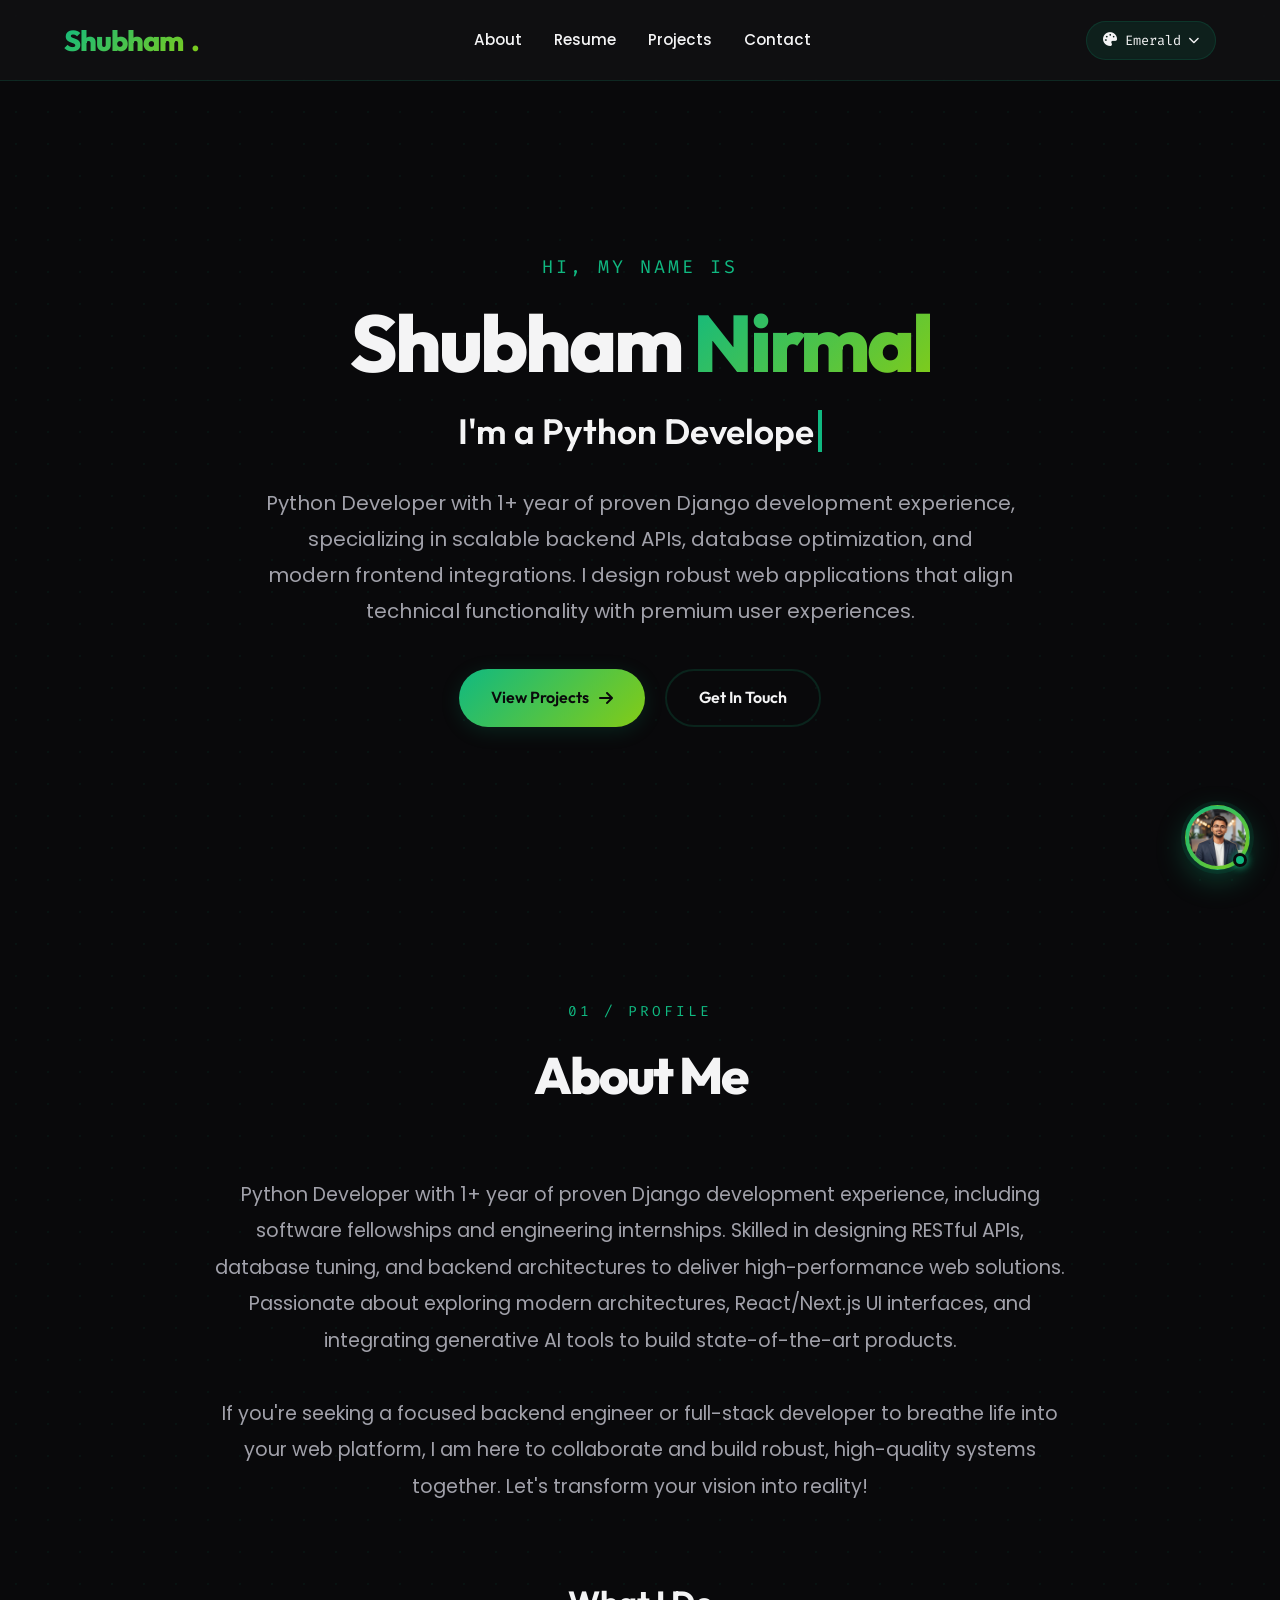
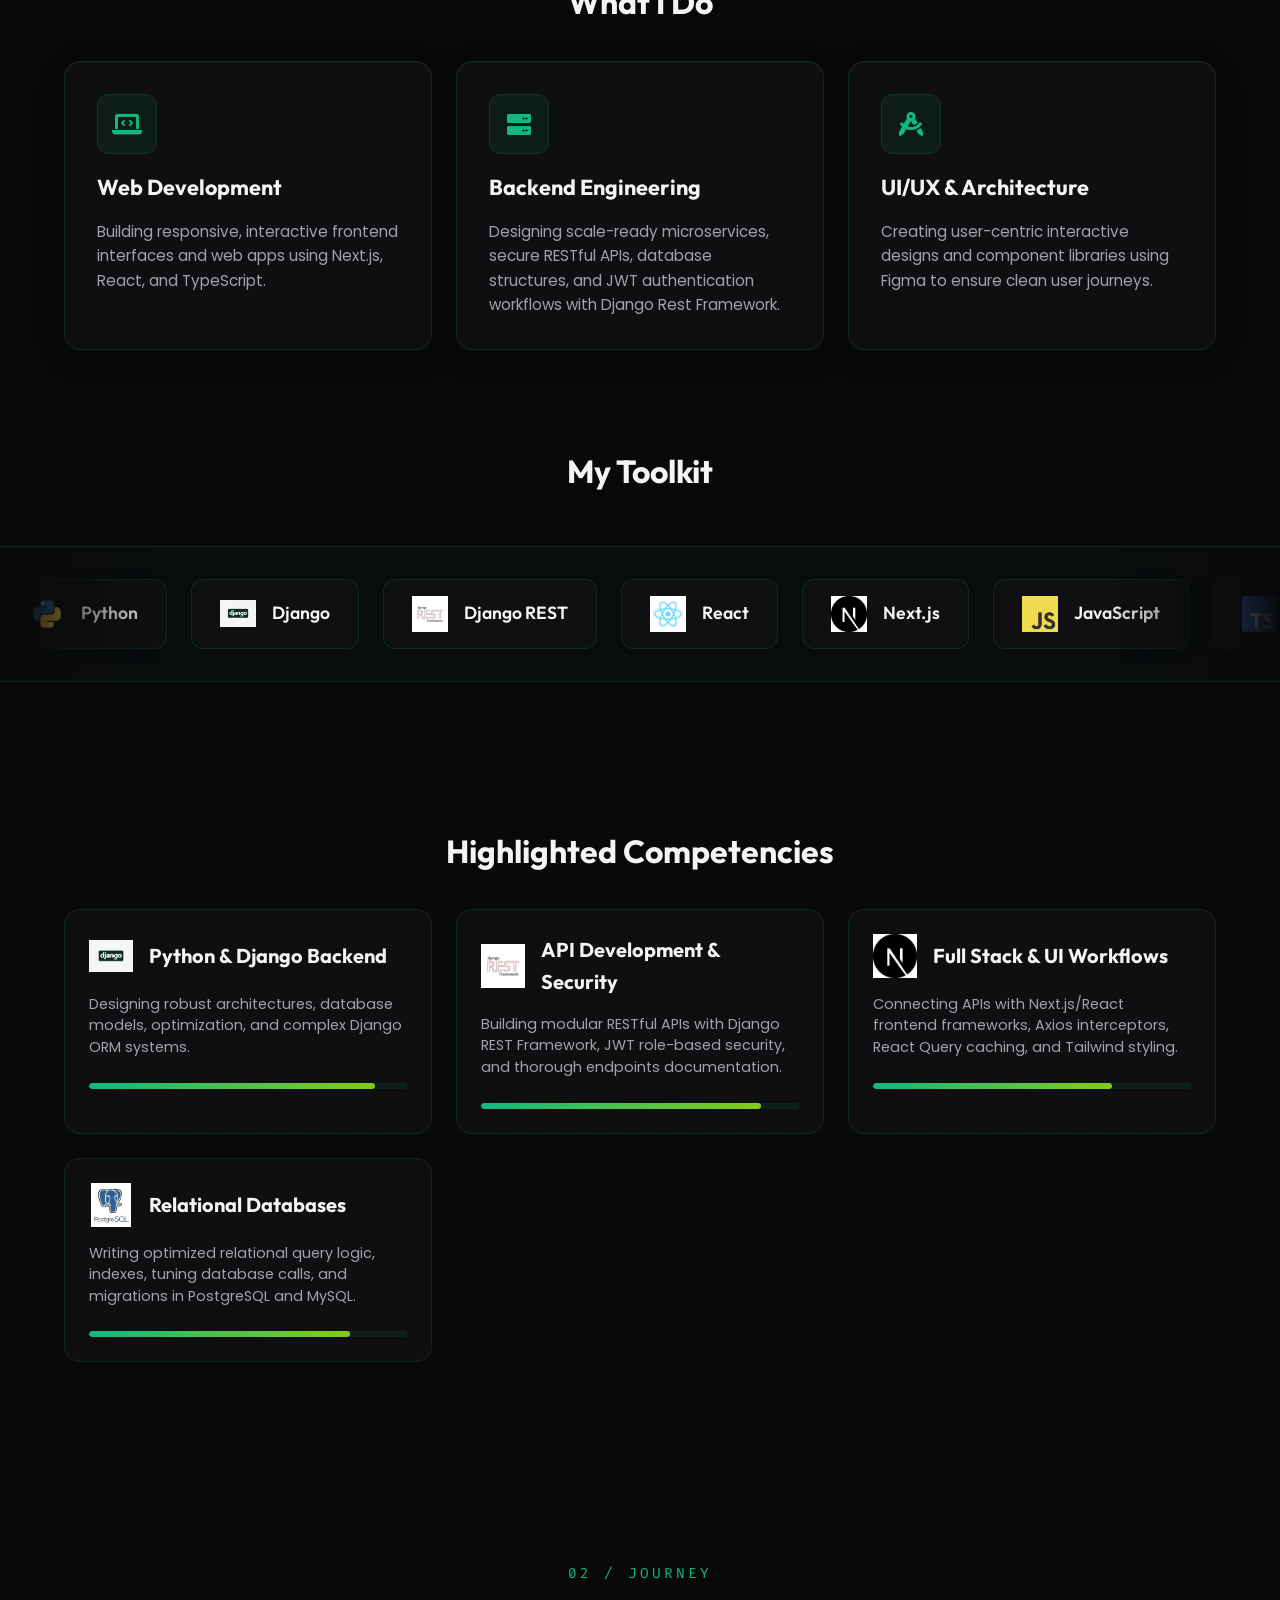
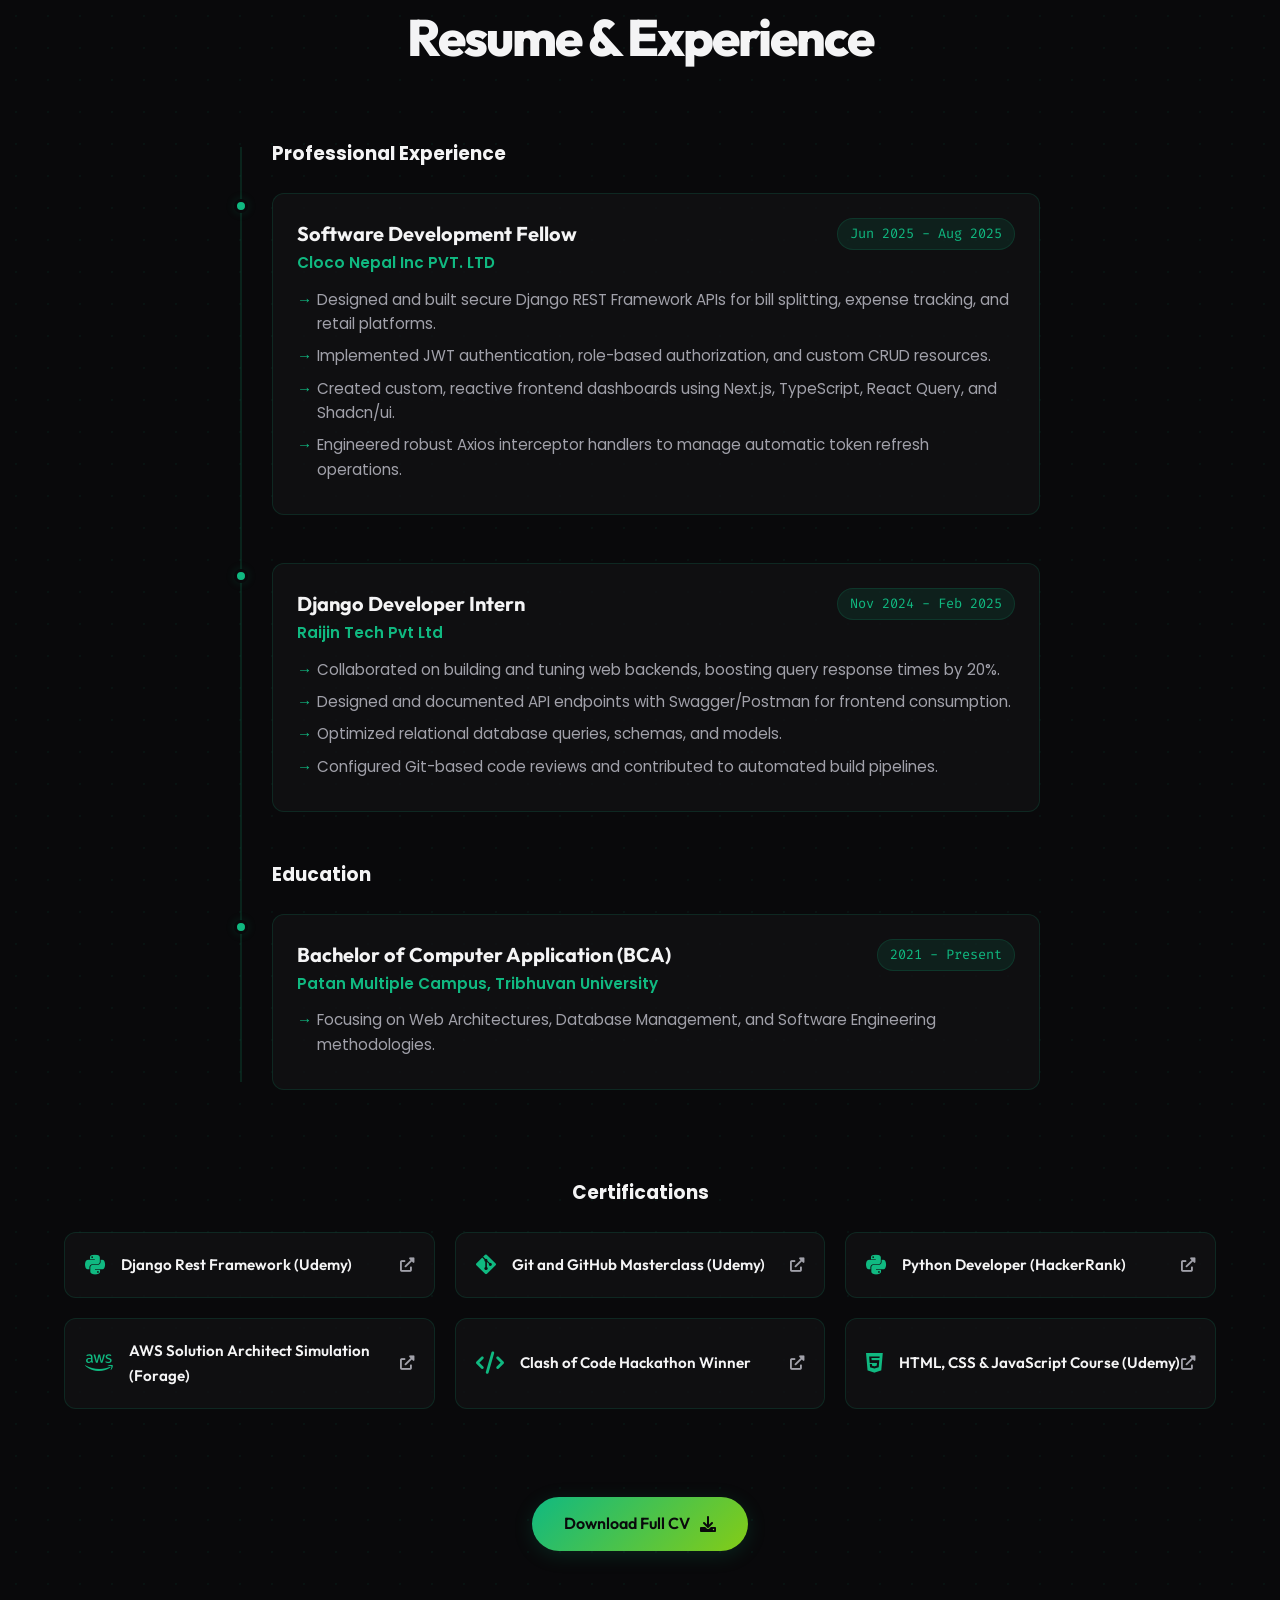
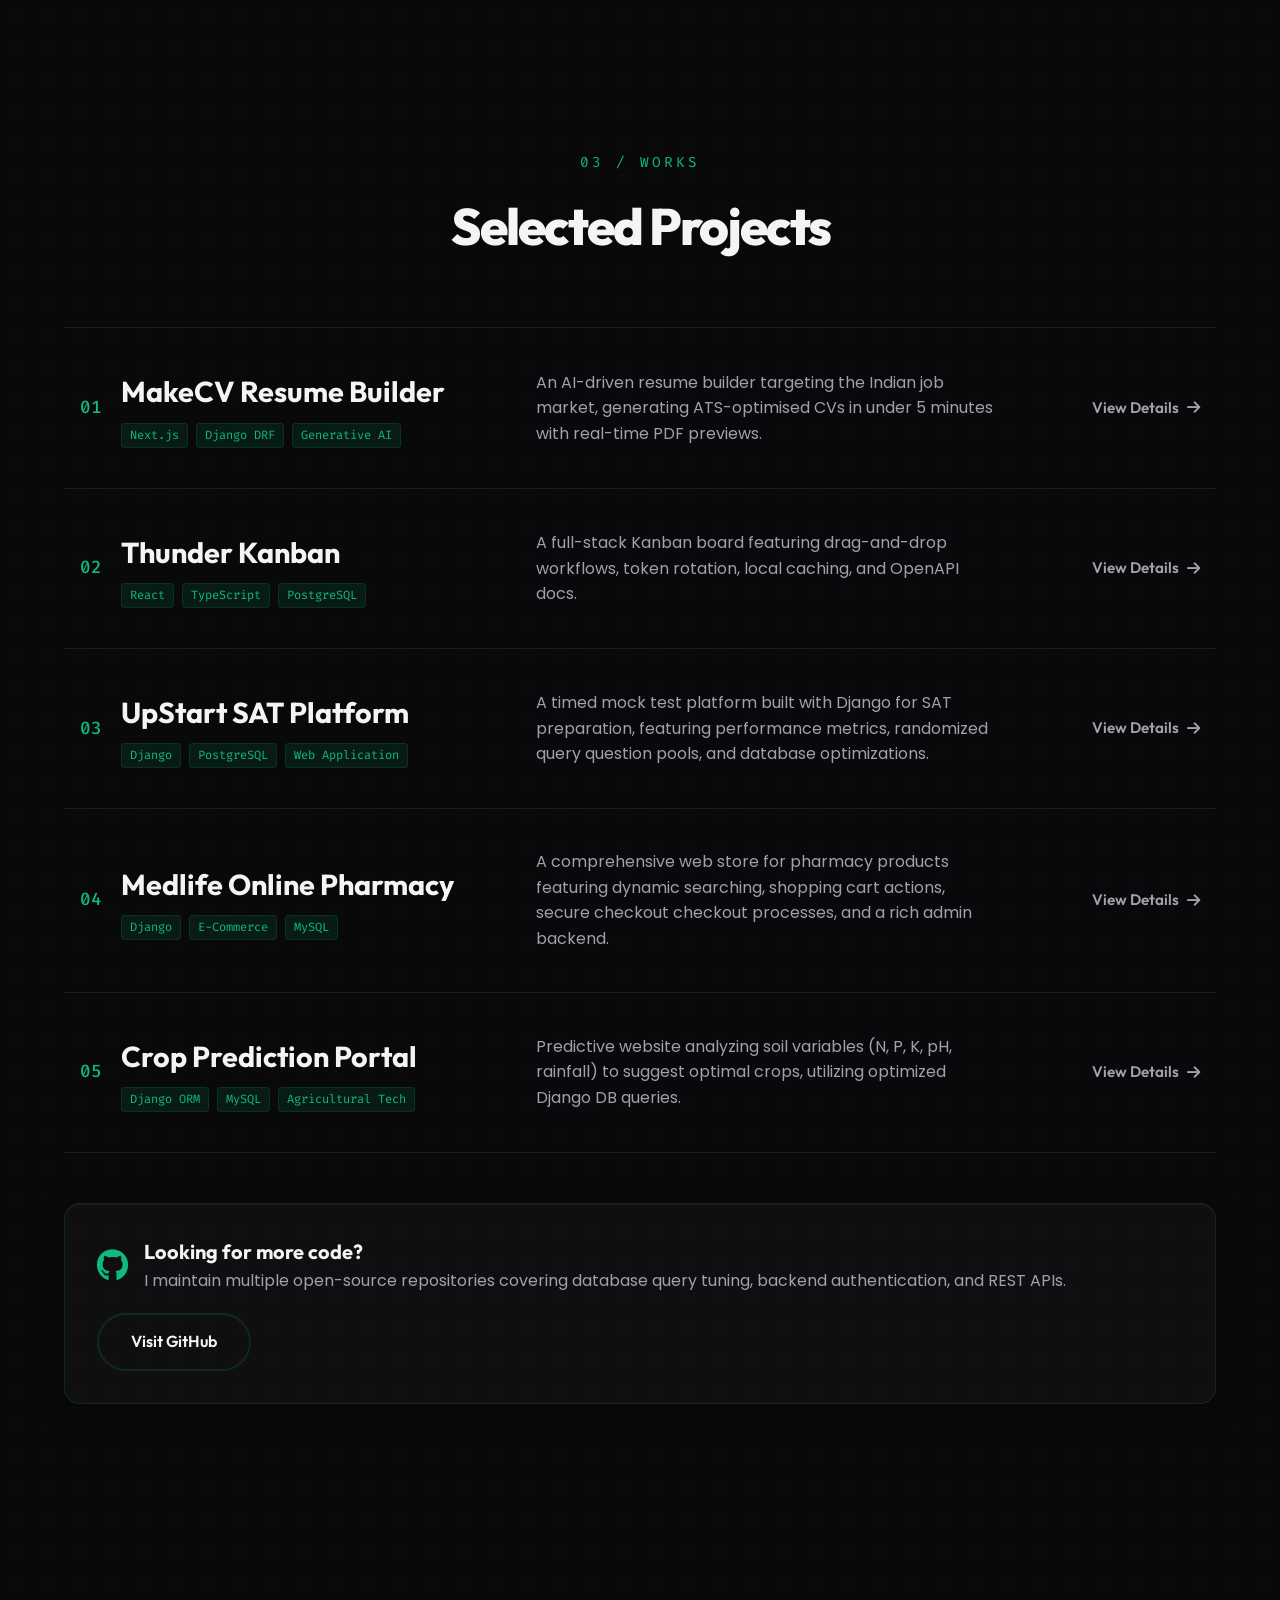
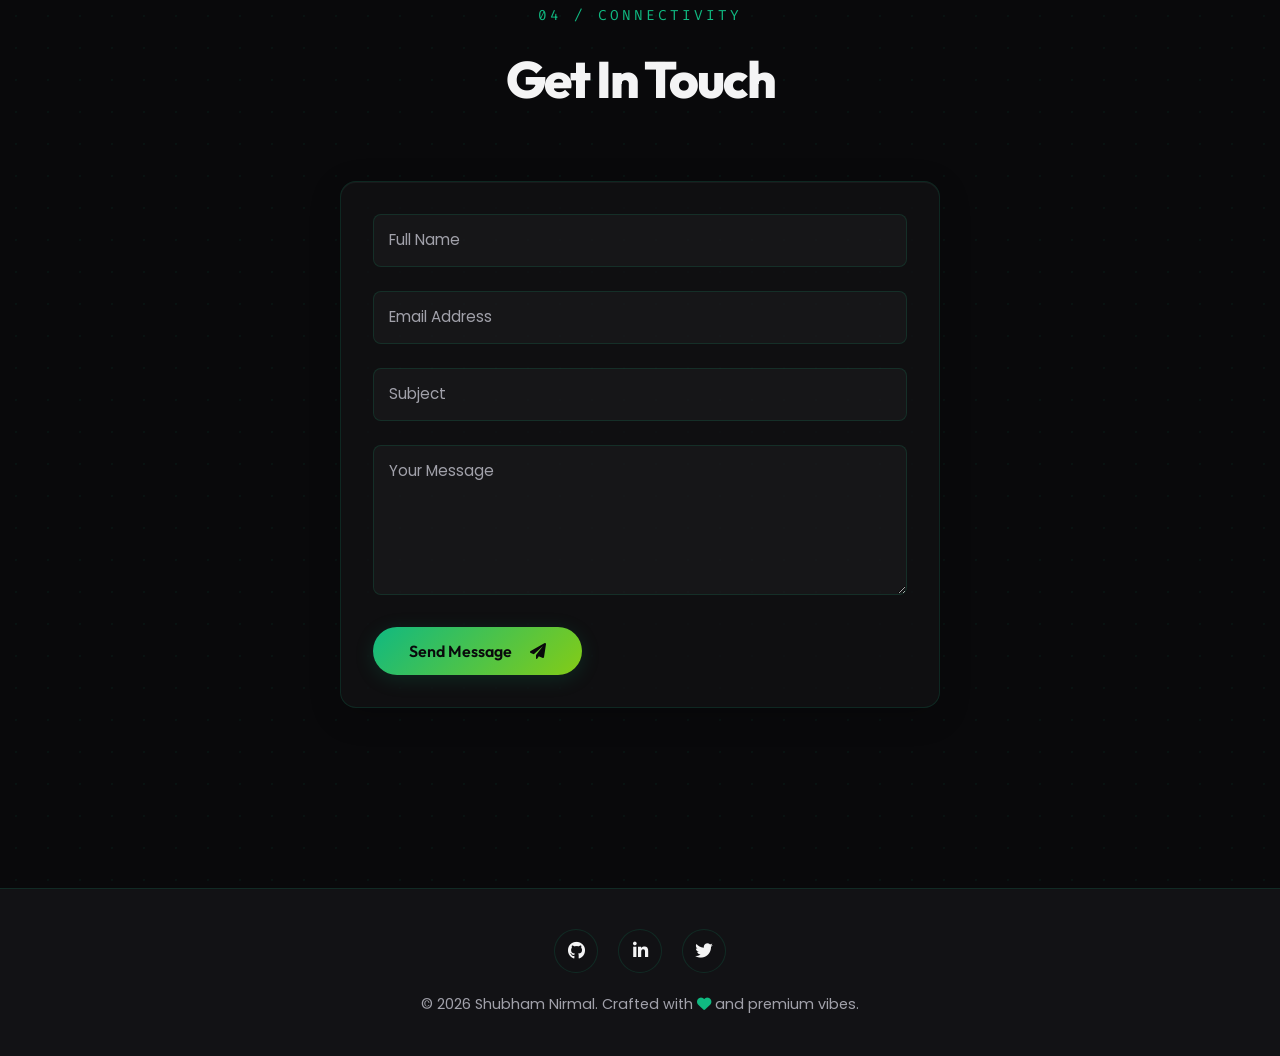
==== commit f6e7e601: "feat: add MakeCV and Thunder projects with vertical details modal" ====
--- a/index.html
+++ b/index.html
@@ -366,9 +366,49 @@
       
       <div class="projects-list">
         
-        <!-- Project 1: UpStart SAT Platform -->
-        <a href="https://github.com/SHUBHAM-NIRMAL18" class="project-row" target="_blank">
+        <!-- Project 1: MakeCV – AI-Powered CV & Resume Builder -->
+        <a href="https://www.makecv.online/" class="project-row" data-project-index="0" target="_blank">
           <span class="project-index">01</span>
+          <div class="project-info-side">
+            <h3 class="project-row-title">MakeCV Resume Builder</h3>
+            <div class="project-row-badges">
+              <span class="project-row-badge">Next.js</span>
+              <span class="project-row-badge">Django DRF</span>
+              <span class="project-row-badge">Generative AI</span>
+            </div>
+          </div>
+          <p class="project-row-desc">
+            An AI-driven resume builder targeting the Indian job market, generating ATS-optimised CVs in under 5 minutes with real-time PDF previews.
+          </p>
+          <div class="project-row-link">
+            <span>View Details</span>
+            <i class="fas fa-arrow-right"></i>
+          </div>
+        </a>
+
+        <!-- Project 2: Thunder: Kanban Boards -->
+        <a href="https://thunder-kanban.vercel.app/" class="project-row" data-project-index="1" target="_blank">
+          <span class="project-index">02</span>
+          <div class="project-info-side">
+            <h3 class="project-row-title">Thunder Kanban</h3>
+            <div class="project-row-badges">
+              <span class="project-row-badge">React</span>
+              <span class="project-row-badge">TypeScript</span>
+              <span class="project-row-badge">PostgreSQL</span>
+            </div>
+          </div>
+          <p class="project-row-desc">
+            A full-stack Kanban board featuring drag-and-drop workflows, token rotation, local caching, and OpenAPI docs.
+          </p>
+          <div class="project-row-link">
+            <span>View Details</span>
+            <i class="fas fa-arrow-right"></i>
+          </div>
+        </a>
+
+        <!-- Project 3: UpStart SAT Platform -->
+        <a href="https://github.com/SHUBHAM-NIRMAL18" class="project-row" data-project-index="2" target="_blank">
+          <span class="project-index">03</span>
           <div class="project-info-side">
             <h3 class="project-row-title">UpStart SAT Platform</h3>
             <div class="project-row-badges">
@@ -381,13 +421,14 @@
             A timed mock test platform built with Django for SAT preparation, featuring performance metrics, randomized query question pools, and database optimizations.
           </p>
           <div class="project-row-link">
-            <i class="fas fa-arrow-up-right-from-square" style="font-size: 1.1rem;"></i>
+            <span>View Details</span>
+            <i class="fas fa-arrow-right"></i>
           </div>
         </a>
 
-        <!-- Project 2: Medlife E-Shop -->
-        <a href="https://github.com/SHUBHAM-NIRMAL18/-MEDLIFE-Online_Pharmacy_System" class="project-row" target="_blank">
-          <span class="project-index">02</span>
+        <!-- Project 4: Medlife Online Pharmacy -->
+        <a href="https://github.com/SHUBHAM-NIRMAL18/-MEDLIFE-Online_Pharmacy_System" class="project-row" data-project-index="3" target="_blank">
+          <span class="project-index">04</span>
           <div class="project-info-side">
             <h3 class="project-row-title">Medlife Online Pharmacy</h3>
             <div class="project-row-badges">
@@ -400,13 +441,14 @@
             A comprehensive web store for pharmacy products featuring dynamic searching, shopping cart actions, secure checkout checkout processes, and a rich admin backend.
           </p>
           <div class="project-row-link">
-            <i class="fas fa-arrow-up-right-from-square" style="font-size: 1.1rem;"></i>
+            <span>View Details</span>
+            <i class="fas fa-arrow-right"></i>
           </div>
         </a>
 
-        <!-- Project 3: Crop Prediction -->
-        <a href="https://github.com/SHUBHAM-NIRMAL18/crop-prediction" class="project-row" target="_blank">
-          <span class="project-index">03</span>
+        <!-- Project 5: Crop Prediction Portal -->
+        <a href="https://github.com/SHUBHAM-NIRMAL18/crop-prediction" class="project-row" data-project-index="4" target="_blank">
+          <span class="project-index">05</span>
           <div class="project-info-side">
             <h3 class="project-row-title">Crop Prediction Portal</h3>
             <div class="project-row-badges">
@@ -419,45 +461,8 @@
             Predictive website analyzing soil variables (N, P, K, pH, rainfall) to suggest optimal crops, utilizing optimized Django DB queries.
           </p>
           <div class="project-row-link">
-            <i class="fas fa-arrow-up-right-from-square" style="font-size: 1.1rem;"></i>
-          </div>
-        </a>
-
-        <!-- Project 4: Movfix Streaming -->
-        <a href="https://movfix-bay.vercel.app/" class="project-row" target="_blank">
-          <span class="project-index">04</span>
-          <div class="project-info-side">
-            <h3 class="project-row-title">MovFix Streaming Hub</h3>
-            <div class="project-row-badges">
-              <span class="project-row-badge">JavaScript</span>
-              <span class="project-row-badge">Vercel Deployment</span>
-              <span class="project-row-badge">Frontend UI</span>
-            </div>
-          </div>
-          <p class="project-row-desc">
-            A highly polished film catalog streaming mockup UI offering movie filtering, searching, grid rendering, and media assets layout.
-          </p>
-          <div class="project-row-link">
-            <i class="fas fa-arrow-up-right-from-square" style="font-size: 1.1rem;"></i>
-          </div>
-        </a>
-
-        <!-- Project 5: UI/UX Store Website -->
-        <a href="https://www.figma.com/proto/9JhYFiYe5KUe00UmugnKzt/UXA-C1-Glen-Pro-Beauty?node-id=1678-10738&page-id=1678%3A9991&scaling=scale-down&show-proto-sidebar=1&starting-point-node-id=1678%3A9994&t=T4IltOvKCN8D3nAT-1&type=design&viewport=101%2C102%2C0.05" class="project-row" target="_blank">
-          <span class="project-index">05</span>
-          <div class="project-info-side">
-            <h3 class="project-row-title">Glen Pro Beauty Design</h3>
-            <div class="project-row-badges">
-              <span class="project-row-badge">Figma</span>
-              <span class="project-row-badge">UI/UX Prototype</span>
-              <span class="project-row-badge">Design Library</span>
-            </div>
-          </div>
-          <p class="project-row-desc">
-            High-fidelity prototype designs built in Figma, implementing standard user flows, micro-components styling, and grid consistency.
-          </p>
-          <div class="project-row-link">
-            <i class="fas fa-arrow-up-right-from-square" style="font-size: 1.1rem;"></i>
+            <span>View Details</span>
+            <i class="fas fa-arrow-right"></i>
           </div>
         </a>
 
@@ -514,6 +519,18 @@
     </section>
 
   </main>
+
+  <!-- ===== Project Details Modal Overlay ===== -->
+  <div class="project-modal" id="projectModal" aria-hidden="true" role="dialog">
+    <div class="project-modal-content">
+      <button class="project-modal-close" id="projectModalClose" aria-label="Close details">
+        <i class="fas fa-times"></i>
+      </button>
+      <div class="project-modal-body" id="projectModalBody">
+        <!-- Dynamic Content Populated via JavaScript -->
+      </div>
+    </div>
+  </div>
 
   <!-- ===== Floating AI Chatbot Widget (Housings the AI Avatar) ===== -->
   <div class="chatbot-widget" id="chatbotWidget">
@@ -842,7 +859,7 @@
       if (query.includes('skill') || query.includes('tech') || query.includes('toolkit')) {
         reply = "I specialize in backend development with Python, Django, and Django REST Framework. I also work with Next.js, React, JavaScript, and TypeScript on the frontend, and handle PostgreSQL, MySQL, Docker, and Git.";
       } else if (query.includes('project') || query.includes('work') || query.includes('portfolio')) {
-        reply = "Some of my featured projects are:\n1. UpStart SAT Platform (Django + PostgreSQL mock test portal)\n2. Medlife Online Pharmacy (Django + MySQL E-commerce)\n3. Crop Prediction Portal (Agricultural analysis system)\n4. MovFix Streaming Hub (Catalog UI)\nExplore details in the 'Projects' section!";
+        reply = "Some of my featured projects are:\n1. MakeCV Resume Builder (AI-Powered CV Builder)\n2. Thunder Kanban (Kanban Board App)\n3. UpStart SAT Platform (Django + PostgreSQL Mock Tests)\n4. Medlife Online Pharmacy (Django + MySQL E-commerce)\n5. Crop Prediction Portal (Agricultural analysis system)\nExplore their details and interactive reviews in the 'Projects' section!";
       } else if (query.includes('experience') || query.includes('job') || query.includes('fellowship') || query.includes('intern')) {
         reply = "I served as a Software Development Fellow at Cloco Nepal Inc (Jun - Aug 2025) building Next.js clients and DRF APIs. I was also a Django Developer Intern at Raijin Tech Pvt Ltd (Nov 2024 - Feb 2025) where I worked on database optimizations and REST APIs.";
       } else if (query.includes('contact') || query.includes('reach') || query.includes('email') || query.includes('phone') || query.includes('hire')) {
@@ -859,6 +876,193 @@
         chatbotMessages.scrollTop = chatbotMessages.scrollHeight;
       }, 750);
     }
+
+    // 8. Project Details Modal Logic
+    const projectsData = [
+      {
+        title: "MakeCV – AI-Powered CV & Resume Builder",
+        index: "01",
+        badges: ["Django REST Framework", "Next.js", "OpenAPI/Swagger", "JWT Auth", "Generative AI"],
+        desc: "A full-stack application targeting the Indian job market that leverages an intelligent AI layer to generate ATS-optimized, role-specific resume content, reducing creation time from hours to under 5 minutes.",
+        longDesc: "MakeCV is a comprehensive platform engineered to simplify resume creation. It features a multi-step form wizard for profile building, real-time print-ready PDF preview rendering, and a robust backend. Integrated JWT authentication handles secure logins with automated token refresh operations.",
+        bullets: [
+          "Engineered an AI-driven, full-stack CV builder using Django REST Framework and Next.js, reducing user content creation time from hours to under 5 minutes via an intelligent generative AI layer.",
+          "Designed a responsive, multi-step profile builder wizard coupled with a real-time preview renderer for instant, print-ready, and ATS-optimized PDF generation.",
+          "Implemented secure JWT authentication with automated token refresh flows and documented backend APIs using OpenAPI/Swagger schemas."
+        ],
+        image: "asset/Project/make_cv.svg",
+        liveLink: "https://www.makecv.online/",
+        codeLink: "https://api.makecv.online/api/v1/docs",
+        codeLabel: "API Docs"
+      },
+      {
+        title: "Thunder: Kanban Boards",
+        index: "02",
+        badges: ["React", "TypeScript", "Django REST", "PostgreSQL", "Tailwind CSS"],
+        desc: "A full-stack Kanban board application featuring drag-and-drop task workflows, secure token rotation, and robust query validation, deployed fully on Vercel and Render.",
+        longDesc: "Thunder is a project management tool offering seamless productivity tracking. It supports full CRUD operations on boards, columns, and tasks, alongside priority tags, task duplication constraints, and local caching for optimized state retrieval.",
+        bullets: [
+          "Developed a full-stack Kanban board application with React, TypeScript, and Django REST Framework, utilizing PostgreSQL for scalable data persistence.",
+          "Implemented drag-and-drop task workflow management with full CRUD capabilities, custom priority levels, and task duplication constraints.",
+          "Optimized performance by introducing LocalStorage state caching, React Hook Form with Zod validation, and responsive mobile-first Tailwind CSS interfaces.",
+          "Deployed frontend to Vercel and backend to Render, leveraging drf-spectacular to auto-generate OpenAPI/Swagger API documentation."
+        ],
+        image: "",
+        liveLink: "https://thunder-kanban.vercel.app/",
+        codeLink: "https://github.com/SHUBHAM-NIRMAL18",
+        codeLabel: "GitHub"
+      },
+      {
+        title: "UpStart SAT Platform",
+        index: "03",
+        badges: ["Django", "PostgreSQL", "Web Application"],
+        desc: "A timed mock test platform built with Django for SAT preparation, featuring performance metrics, randomized query question pools, and database optimizations.",
+        longDesc: "UpStart SAT provides a high-fidelity mock testing environment mimicking actual SAT formats. Features include detailed telemetry, randomized query selection, custom test timers, and indexing strategies that reduced query overhead during testing sessions.",
+        bullets: [
+          "Designed and deployed a Django-based mock examination platform utilizing PostgreSQL to run simulated, timed SAT preparation tests.",
+          "Developed custom test telemetry and scoring engines to provide instant, detailed feedback on section-wise student performance.",
+          "Optimized database lookup queries and question-pooling logic to ensure low latency and high availability under heavy test loads."
+        ],
+        image: "",
+        liveLink: "https://github.com/SHUBHAM-NIRMAL18",
+        codeLink: "https://github.com/SHUBHAM-NIRMAL18",
+        codeLabel: "GitHub"
+      },
+      {
+        title: "Medlife Online Pharmacy",
+        index: "04",
+        badges: ["Django", "E-Commerce", "MySQL"],
+        desc: "A comprehensive web store for pharmacy products featuring dynamic searching, shopping cart actions, secure checkout checkout processes, and a rich admin backend.",
+        longDesc: "Medlife provides end-to-end pharmacy operations online. Users can search catalog items dynamically, manage a persistent shopping cart, and complete orders through a simulated checkout gateway, all monitored by a secure admin dashboard.",
+        bullets: [
+          "Built a full-featured e-commerce platform using Django and MySQL, facilitating prescription uploads and online pharmaceutical sales.",
+          "Created a fast, dynamic search filter system for inventory lookup using Django ORM and front-end AJAX requests.",
+          "Structured a secure checkout flow with shopping cart state management, order validation, and comprehensive administrator reports."
+        ],
+        image: "asset/Project/Medlife.png",
+        liveLink: "https://github.com/SHUBHAM-NIRMAL18/-MEDLIFE-Online_Pharmacy_System",
+        codeLink: "https://github.com/SHUBHAM-NIRMAL18/-MEDLIFE-Online_Pharmacy_System",
+        codeLabel: "GitHub"
+      },
+      {
+        title: "Crop Prediction Portal",
+        index: "05",
+        badges: ["Django ORM", "MySQL", "Agricultural Tech"],
+        desc: "Predictive website analyzing soil variables (N, P, K, pH, rainfall) to suggest optimal crops, utilizing optimized Django DB queries.",
+        longDesc: "Crop Prediction Portal uses basic agricultural variables to provide crop suggestions. It is designed to assist farmers in choosing the best crops for their soil parameters, leveraging optimized Django ORM lookup queries.",
+        bullets: [
+          "Developed a data-driven web tool mapping agricultural soil indicators to optimal crop recommendations.",
+          "Integrated machine learning regression schemas with the Django backend for real-time agricultural telemetry inputs.",
+          "Designed optimized indexing layouts on MySQL tables, ensuring fast responses for soil analysis inquiries."
+        ],
+        image: "asset/Project/crop.png",
+        liveLink: "https://github.com/SHUBHAM-NIRMAL18/crop-prediction",
+        codeLink: "https://github.com/SHUBHAM-NIRMAL18/crop-prediction",
+        codeLabel: "GitHub"
+      }
+    ];
+
+    const projectModal = document.getElementById('projectModal');
+    const projectModalClose = document.getElementById('projectModalClose');
+    const projectModalBody = document.getElementById('projectModalBody');
+
+    // Click handler for project rows
+    document.querySelectorAll('.project-row').forEach(row => {
+      row.addEventListener('click', function(e) {
+        // Prevent default navigation to allow opening the modal
+        e.preventDefault();
+        const index = parseInt(this.getAttribute('data-project-index'), 10);
+        if (!isNaN(index) && projectsData[index]) {
+          openProjectModal(projectsData[index]);
+        }
+      });
+    });
+
+    function openProjectModal(project) {
+      const hasImage = project.image && project.image.trim() !== "";
+      
+      let badgesHTML = project.badges.map(badge => `<span class="project-modal-badge">${badge}</span>`).join('');
+      let bulletsHTML = project.bullets.map(bullet => `<li>${bullet}</li>`).join('');
+      
+      let bodyHTML = '';
+      
+      if (hasImage) {
+        bodyHTML += `
+          <div class="project-modal-image-panel">
+            <img src="${project.image}" alt="${project.title}">
+          </div>
+        `;
+      }
+      
+      bodyHTML += `
+        <div class="project-modal-info-panel">
+          <div class="project-modal-header">
+            <span class="project-modal-index">${project.index} / Project</span>
+            <h3 class="project-modal-title">${project.title}</h3>
+            <div class="project-modal-badges">
+              ${badgesHTML}
+            </div>
+          </div>
+          
+          <div>
+            <h4 class="project-modal-desc-heading">Overview</h4>
+            <p class="project-modal-desc">${project.longDesc || project.desc}</p>
+          </div>
+          
+          <div>
+            <h4 class="project-modal-desc-heading">Key Achievements & Architecture</h4>
+            <ul class="project-modal-bullets">
+              ${bulletsHTML}
+            </ul>
+          </div>
+          
+          <div class="project-modal-actions">
+            <a href="${project.liveLink}" target="_blank" class="btn btn-primary">
+              Visit Live Site <i class="fas fa-external-link-alt"></i>
+            </a>
+            <a href="${project.codeLink}" target="_blank" class="btn btn-secondary">
+              ${project.codeLabel} <i class="${project.codeLabel === 'API Docs' ? 'fas fa-book' : 'fab fa-github'}"></i>
+            </a>
+          </div>
+        </div>
+      `;
+      
+      projectModalBody.innerHTML = bodyHTML;
+      
+      // Update modal layout classes depending on image presence
+      if (hasImage) {
+        projectModalBody.className = "project-modal-body";
+      } else {
+        projectModalBody.className = "project-modal-body no-image";
+      }
+      
+      // Open modal
+      projectModal.classList.add('open');
+      projectModal.setAttribute('aria-hidden', 'false');
+      document.body.style.overflow = 'hidden'; // Disable page scrolling
+    }
+
+    function closeProjectModal() {
+      projectModal.classList.remove('open');
+      projectModal.setAttribute('aria-hidden', 'true');
+      document.body.style.overflow = ''; // Enable page scrolling
+    }
+
+    projectModalClose.addEventListener('click', closeProjectModal);
+
+    // Close when clicking overlay background (outside content card)
+    projectModal.addEventListener('click', function(e) {
+      if (e.target === projectModal) {
+        closeProjectModal();
+      }
+    });
+
+    // Close on Escape key press
+    document.addEventListener('keydown', function(e) {
+      if (e.key === 'Escape' && projectModal.classList.contains('open')) {
+        closeProjectModal();
+      }
+    });
   </script>
 </body>
 </html>
--- a/style/style.css
+++ b/style/style.css
@@ -1041,14 +1041,26 @@
     display: flex;
     justify-content: flex-end;
     align-items: center;
-    font-size: 1.5rem;
+    gap: 8px;
+    font-size: 0.95rem;
+    font-weight: 600;
+    font-family: var(--font-heading);
     color: var(--text-muted);
     transition: all 0.3s ease;
+    white-space: nowrap;
+}
+
+.project-row-link i {
+    font-size: 0.95rem;
+    transition: transform 0.3s ease;
 }
 
 .project-row:hover .project-row-link {
     color: var(--accent);
-    transform: translate(4px, -4px);
+}
+
+.project-row:hover .project-row-link i {
+    transform: translateX(4px);
 }
 
 /* GitHub CTA Box */
@@ -1582,4 +1594,247 @@
     .skills-grid {
         grid-template-columns: 1fr;
     }
+}
+
+/* ===== Project Details Modal ===== */
+.project-modal {
+    position: fixed;
+    top: 0;
+    left: 0;
+    width: 100%;
+    height: 100%;
+    z-index: 2000;
+    background-color: rgba(0, 0, 0, 0.7);
+    backdrop-filter: blur(12px);
+    -webkit-backdrop-filter: blur(12px);
+    display: flex;
+    justify-content: center;
+    align-items: center;
+    opacity: 0;
+    pointer-events: none;
+    transition: opacity 0.4s cubic-bezier(0.165, 0.84, 0.44, 1);
+    padding: 20px;
+}
+
+.project-modal.open {
+    opacity: 1;
+    pointer-events: all;
+}
+
+.project-modal-content {
+    background: var(--bg-glass);
+    border: 1px solid var(--border-color);
+    border-radius: 20px;
+    width: 100%;
+    max-width: 900px;
+    max-height: 90vh;
+    overflow-y: auto;
+    box-shadow: 0 20px 50px rgba(0, 0, 0, 0.6), inset 0 1px 1px rgba(255, 255, 255, 0.05);
+    position: relative;
+    transform: scale(0.9) translateY(20px);
+    transition: transform 0.4s cubic-bezier(0.175, 0.885, 0.32, 1.15);
+    display: flex;
+    flex-direction: column;
+}
+
+.project-modal.open .project-modal-content {
+    transform: scale(1) translateY(0);
+}
+
+.project-modal-close {
+    position: absolute;
+    top: 20px;
+    right: 20px;
+    background: rgba(255, 255, 255, 0.03);
+    border: 1px solid var(--border-color);
+    width: 40px;
+    height: 40px;
+    border-radius: 50%;
+    color: var(--text-primary);
+    display: flex;
+    align-items: center;
+    justify-content: center;
+    cursor: pointer;
+    font-size: 1.1rem;
+    z-index: 10;
+    transition: all 0.3s ease;
+}
+
+.project-modal-close:hover {
+    background: rgba(var(--accent-rgb), 0.15);
+    border-color: var(--accent);
+    color: var(--accent);
+    transform: rotate(90deg);
+}
+
+.project-modal-body {
+    padding: 40px;
+    display: flex;
+    flex-direction: column;
+    gap: 30px;
+}
+
+.project-modal-body.no-image {
+    max-width: 750px;
+    margin: 0 auto;
+    padding: 40px 60px;
+}
+
+.project-modal-image-panel {
+    display: flex;
+    justify-content: center;
+    align-items: center;
+    background: rgba(0, 0, 0, 0.25);
+    border: 1px solid var(--border-color);
+    border-radius: 16px;
+    padding: 20px;
+    overflow: hidden;
+    max-height: 400px;
+    width: 100%;
+}
+
+.project-modal-image-panel img {
+    width: 100%;
+    height: auto;
+    max-height: 360px;
+    object-fit: contain;
+    border-radius: 8px;
+}
+
+.project-modal-info-panel {
+    display: flex;
+    flex-direction: column;
+    gap: 20px;
+    width: 100%;
+}
+
+.project-modal-header {
+    display: flex;
+    flex-direction: column;
+    gap: 12px;
+}
+
+.project-modal-index {
+    font-family: var(--font-mono);
+    color: var(--accent);
+    font-size: 0.95rem;
+    letter-spacing: 2px;
+    font-weight: 600;
+}
+
+.project-modal-title {
+    font-family: var(--font-heading);
+    font-size: 2.2rem;
+    font-weight: 800;
+    line-height: 1.2;
+    background: var(--accent-gradient);
+    -webkit-background-clip: text;
+    -webkit-text-fill-color: transparent;
+}
+
+.project-modal-badges {
+    display: flex;
+    flex-wrap: wrap;
+    gap: 8px;
+    margin-top: 4px;
+}
+
+.project-modal-badge {
+    font-family: var(--font-mono);
+    font-size: 0.75rem;
+    padding: 4px 12px;
+    border-radius: 20px;
+    background: var(--accent-gradient);
+    color: var(--bg-primary) !important;
+    font-weight: 600;
+    border: none;
+    box-shadow: 0 2px 8px rgba(var(--accent-rgb), 0.15);
+    transition: all 0.3s ease;
+}
+
+.project-modal-badge:hover {
+    transform: translateY(-1px);
+    box-shadow: 0 4px 12px rgba(var(--accent-rgb), 0.3);
+}
+
+.project-modal-desc-heading {
+    font-family: var(--font-heading);
+    font-size: 1.15rem;
+    font-weight: 700;
+    color: var(--text-primary);
+    margin-bottom: 4px;
+}
+
+.project-modal-desc {
+    color: var(--text-muted);
+    font-size: 0.95rem;
+    line-height: 1.6;
+}
+
+.project-modal-bullets {
+    list-style: none;
+    display: flex;
+    flex-direction: column;
+    gap: 12px;
+    margin-top: 10px;
+}
+
+.project-modal-bullets li {
+    position: relative;
+    padding-left: 24px;
+    font-size: 0.95rem;
+    color: var(--text-muted);
+    line-height: 1.6;
+}
+
+.project-modal-bullets li::before {
+    content: '→';
+    position: absolute;
+    left: 0;
+    color: var(--accent);
+    font-weight: bold;
+}
+
+.project-modal-actions {
+    display: flex;
+    gap: 16px;
+    margin-top: 15px;
+    flex-wrap: wrap;
+}
+
+.project-modal-actions .btn {
+    padding: 10px 24px;
+    font-size: 0.9rem;
+}
+
+/* Custom scrollbar for modal content */
+.project-modal-content::-webkit-scrollbar {
+    width: 8px;
+}
+.project-modal-content::-webkit-scrollbar-track {
+    background: transparent;
+}
+.project-modal-content::-webkit-scrollbar-thumb {
+    background: rgba(var(--accent-rgb), 0.2);
+    border-radius: 4px;
+}
+.project-modal-content::-webkit-scrollbar-thumb:hover {
+    background: var(--accent);
+}
+
+/* Responsive adjustments */
+@media (max-width: 900px) {
+    .project-modal-body {
+        padding: 30px;
+        gap: 30px;
+    }
+    .project-modal-body.no-image {
+        padding: 30px;
+    }
+    .project-modal-image-panel img {
+        max-height: 250px;
+    }
+    .project-modal-title {
+        font-size: 1.8rem;
+    }
 }
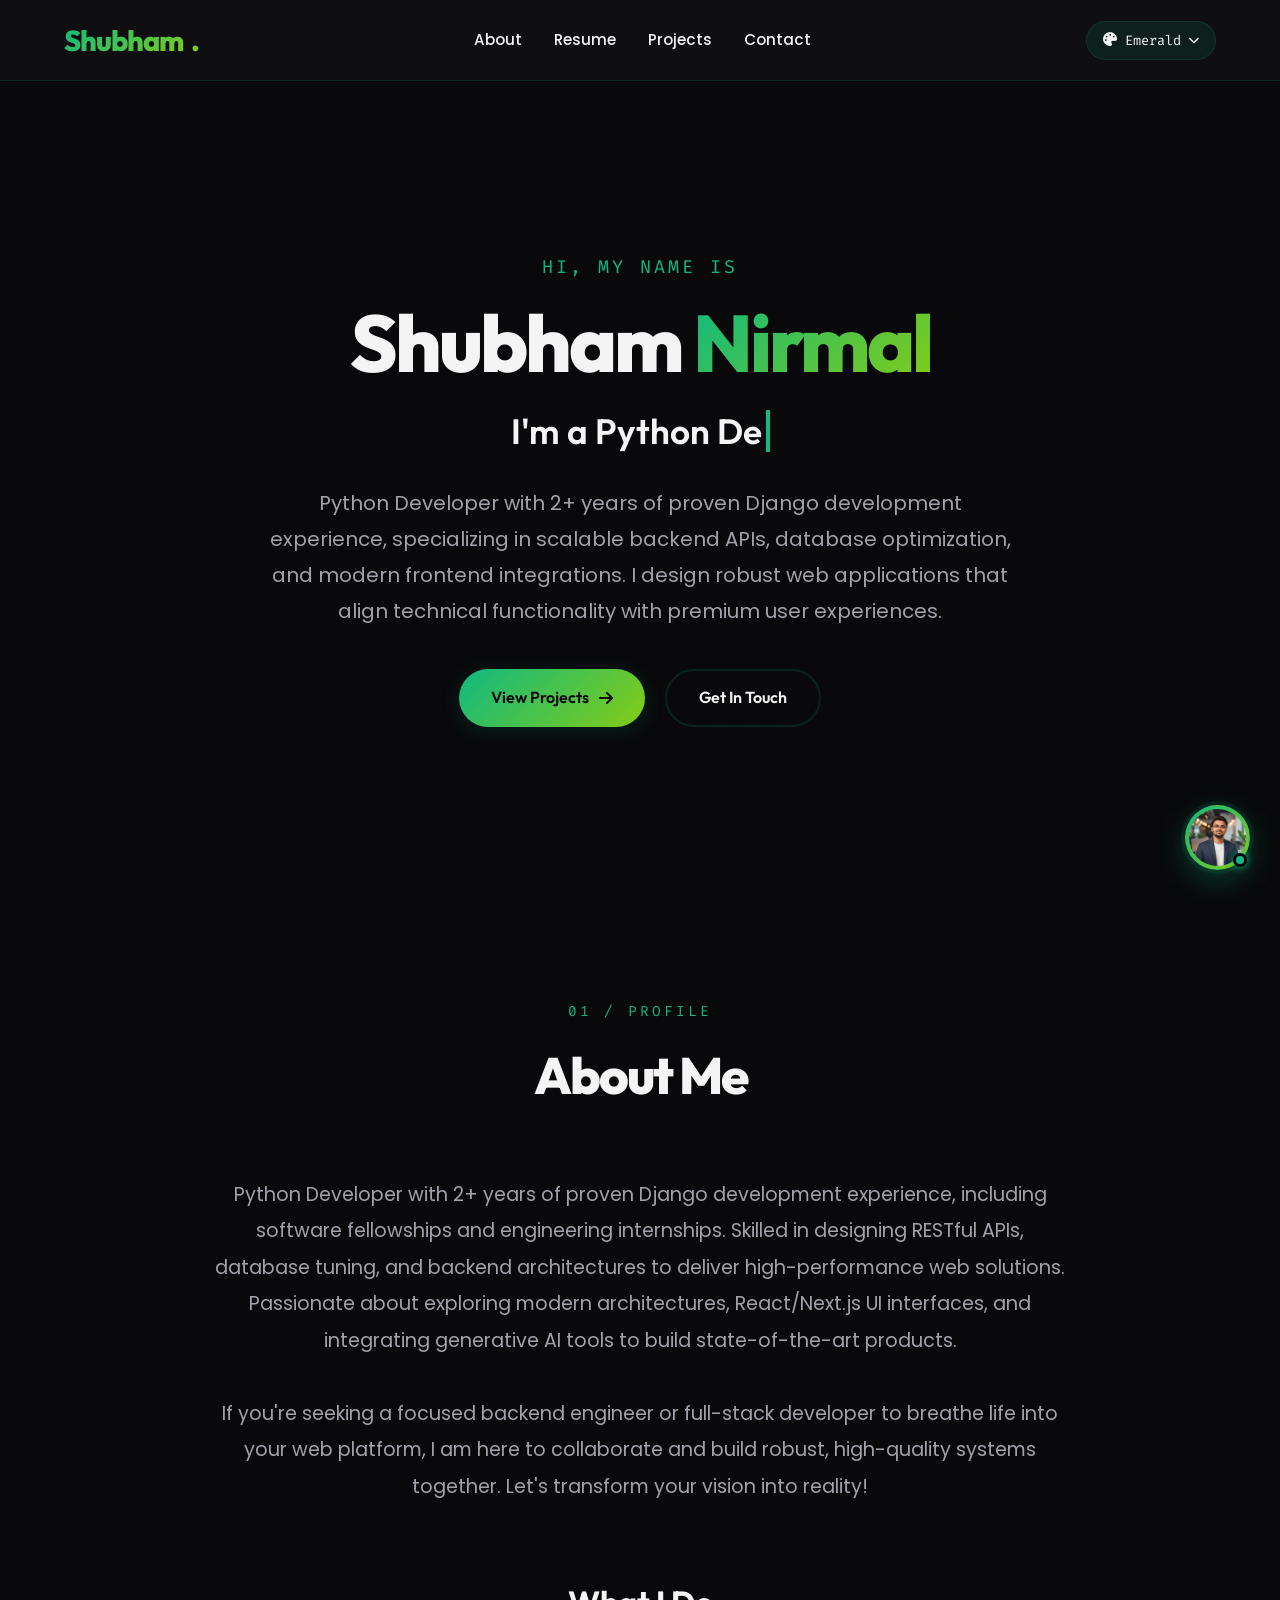
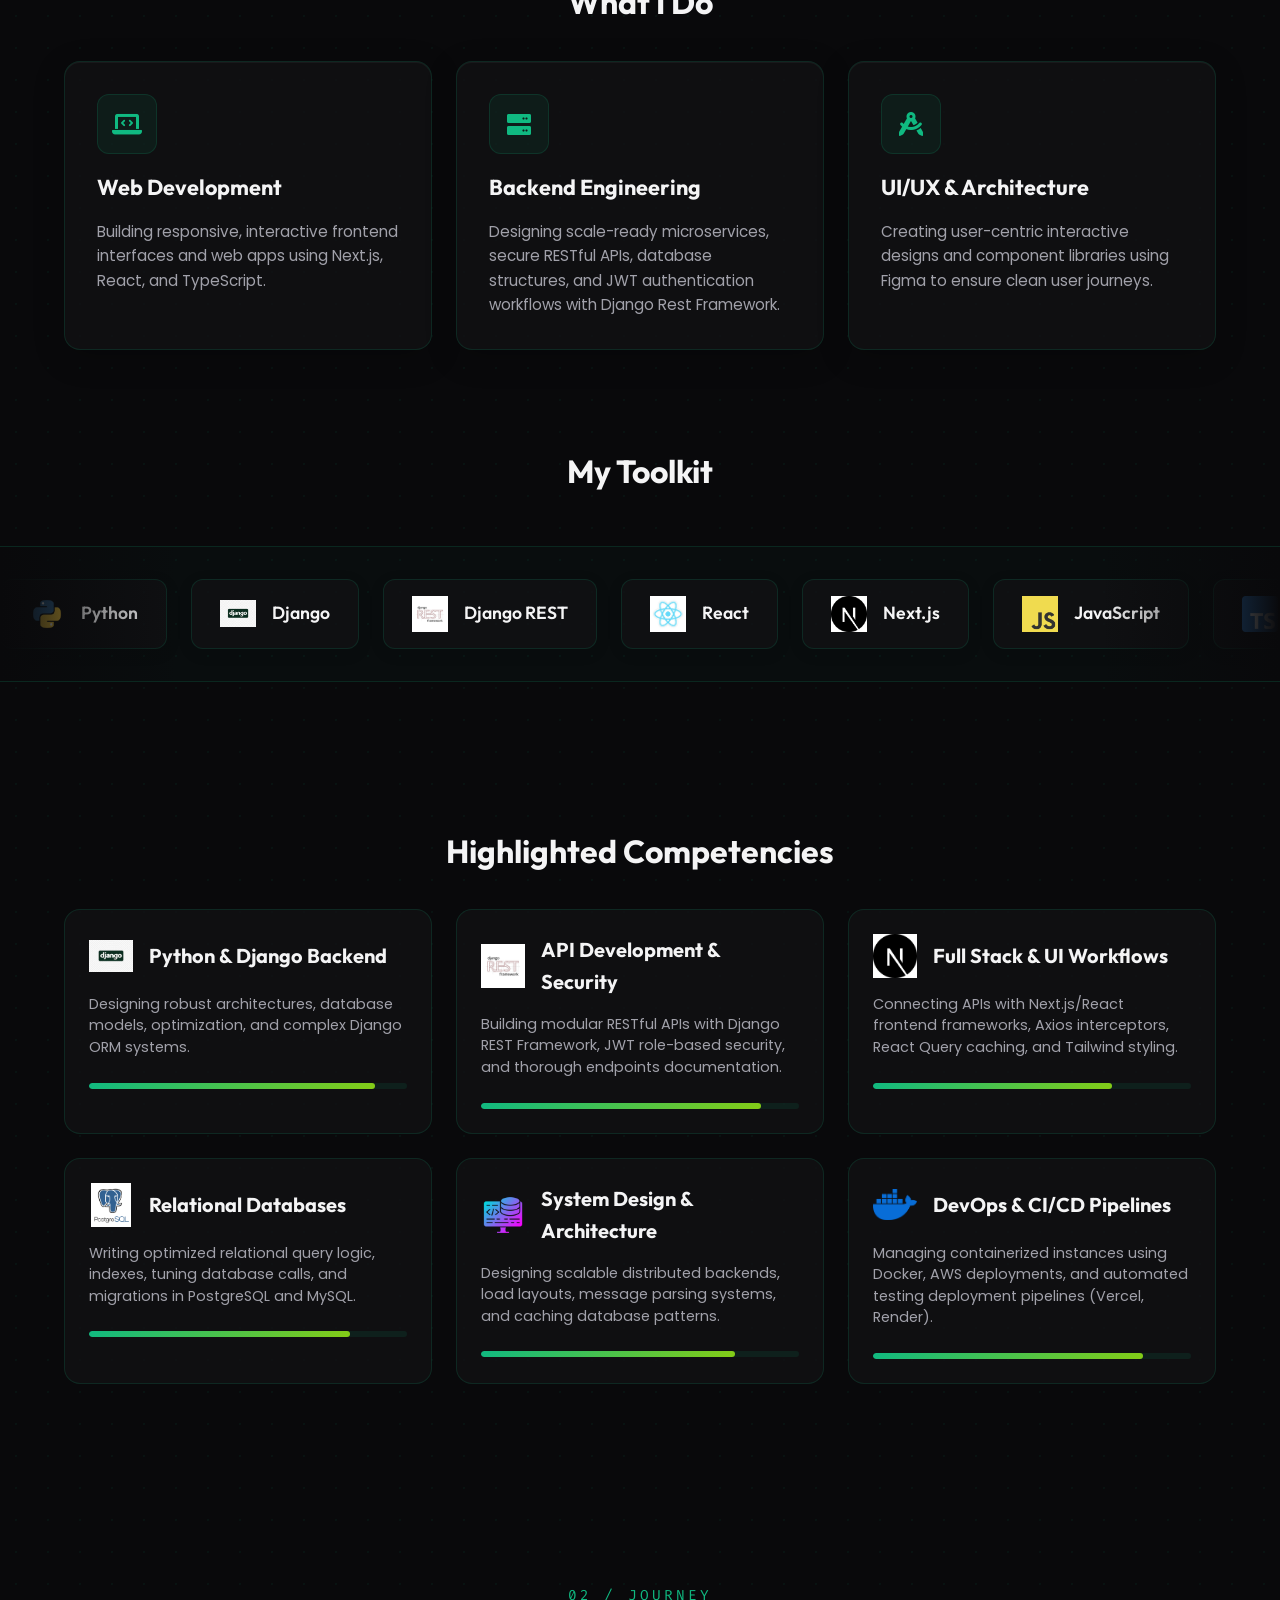
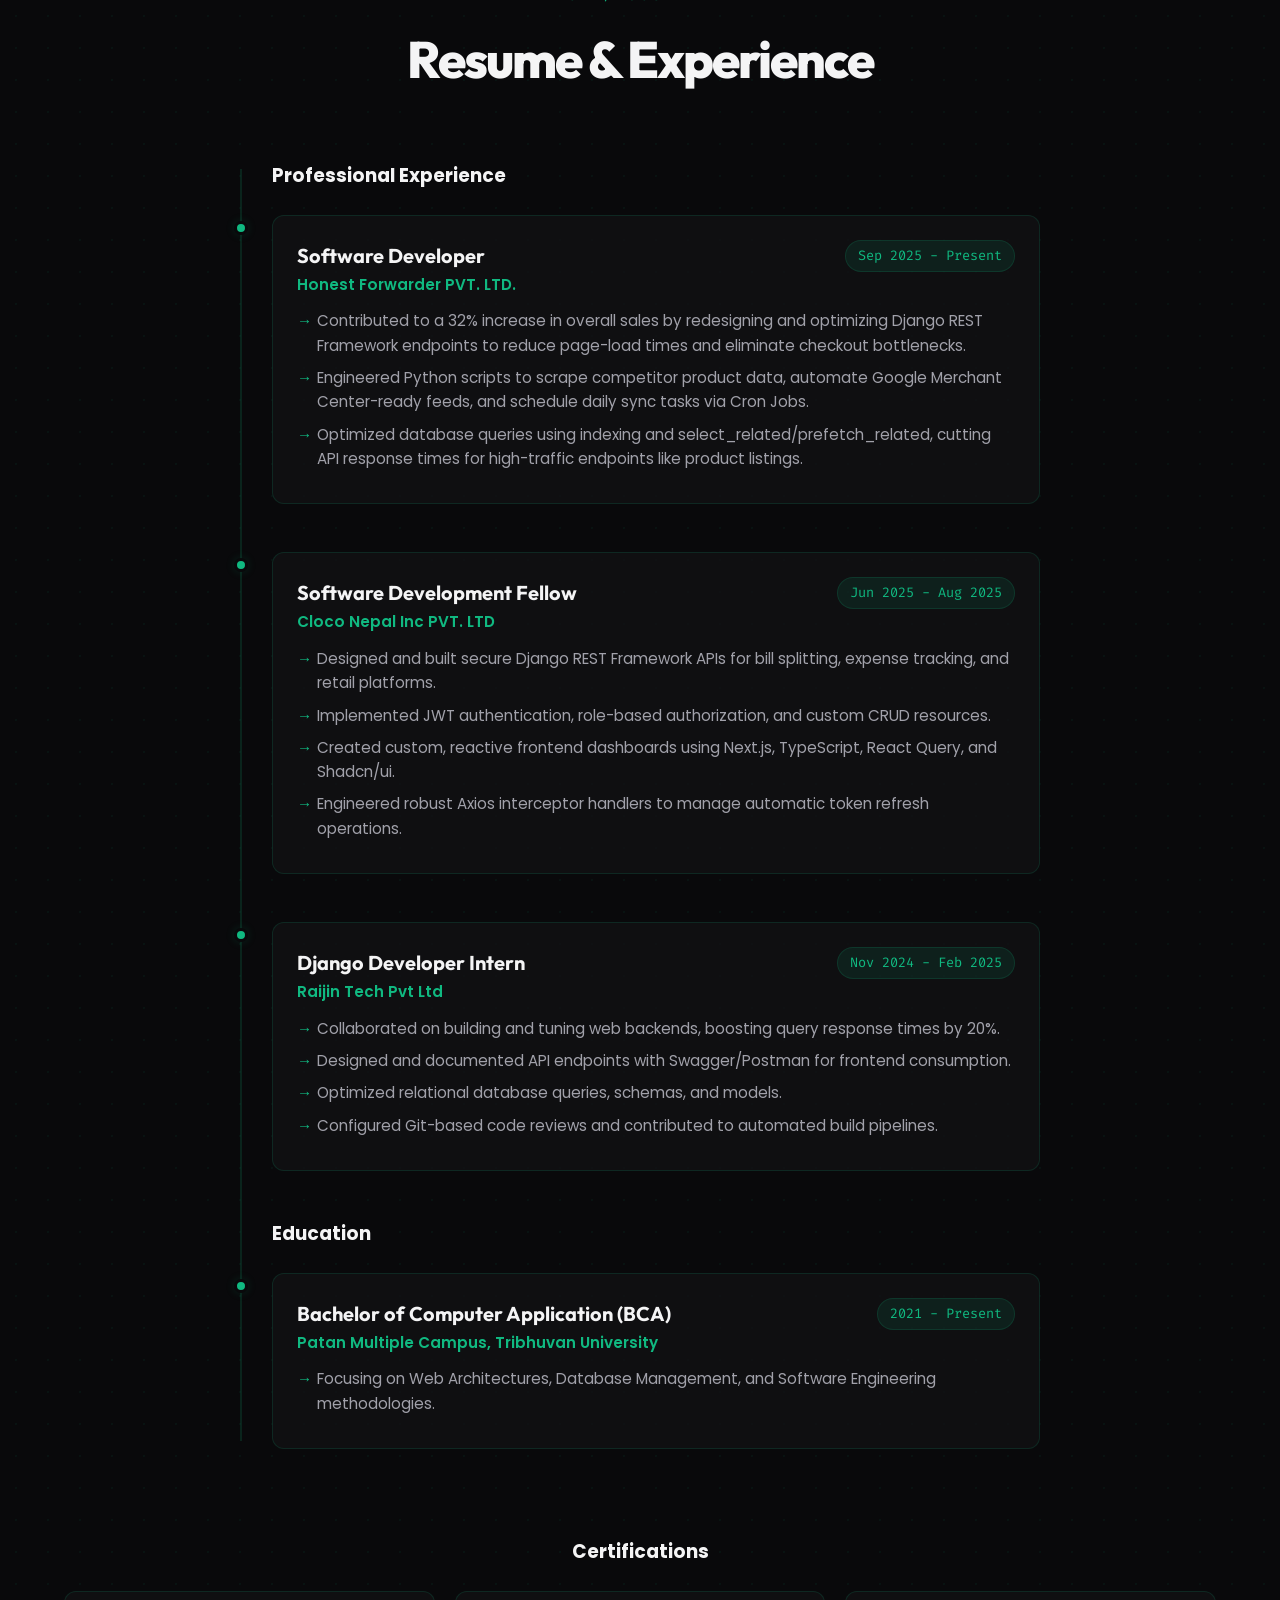
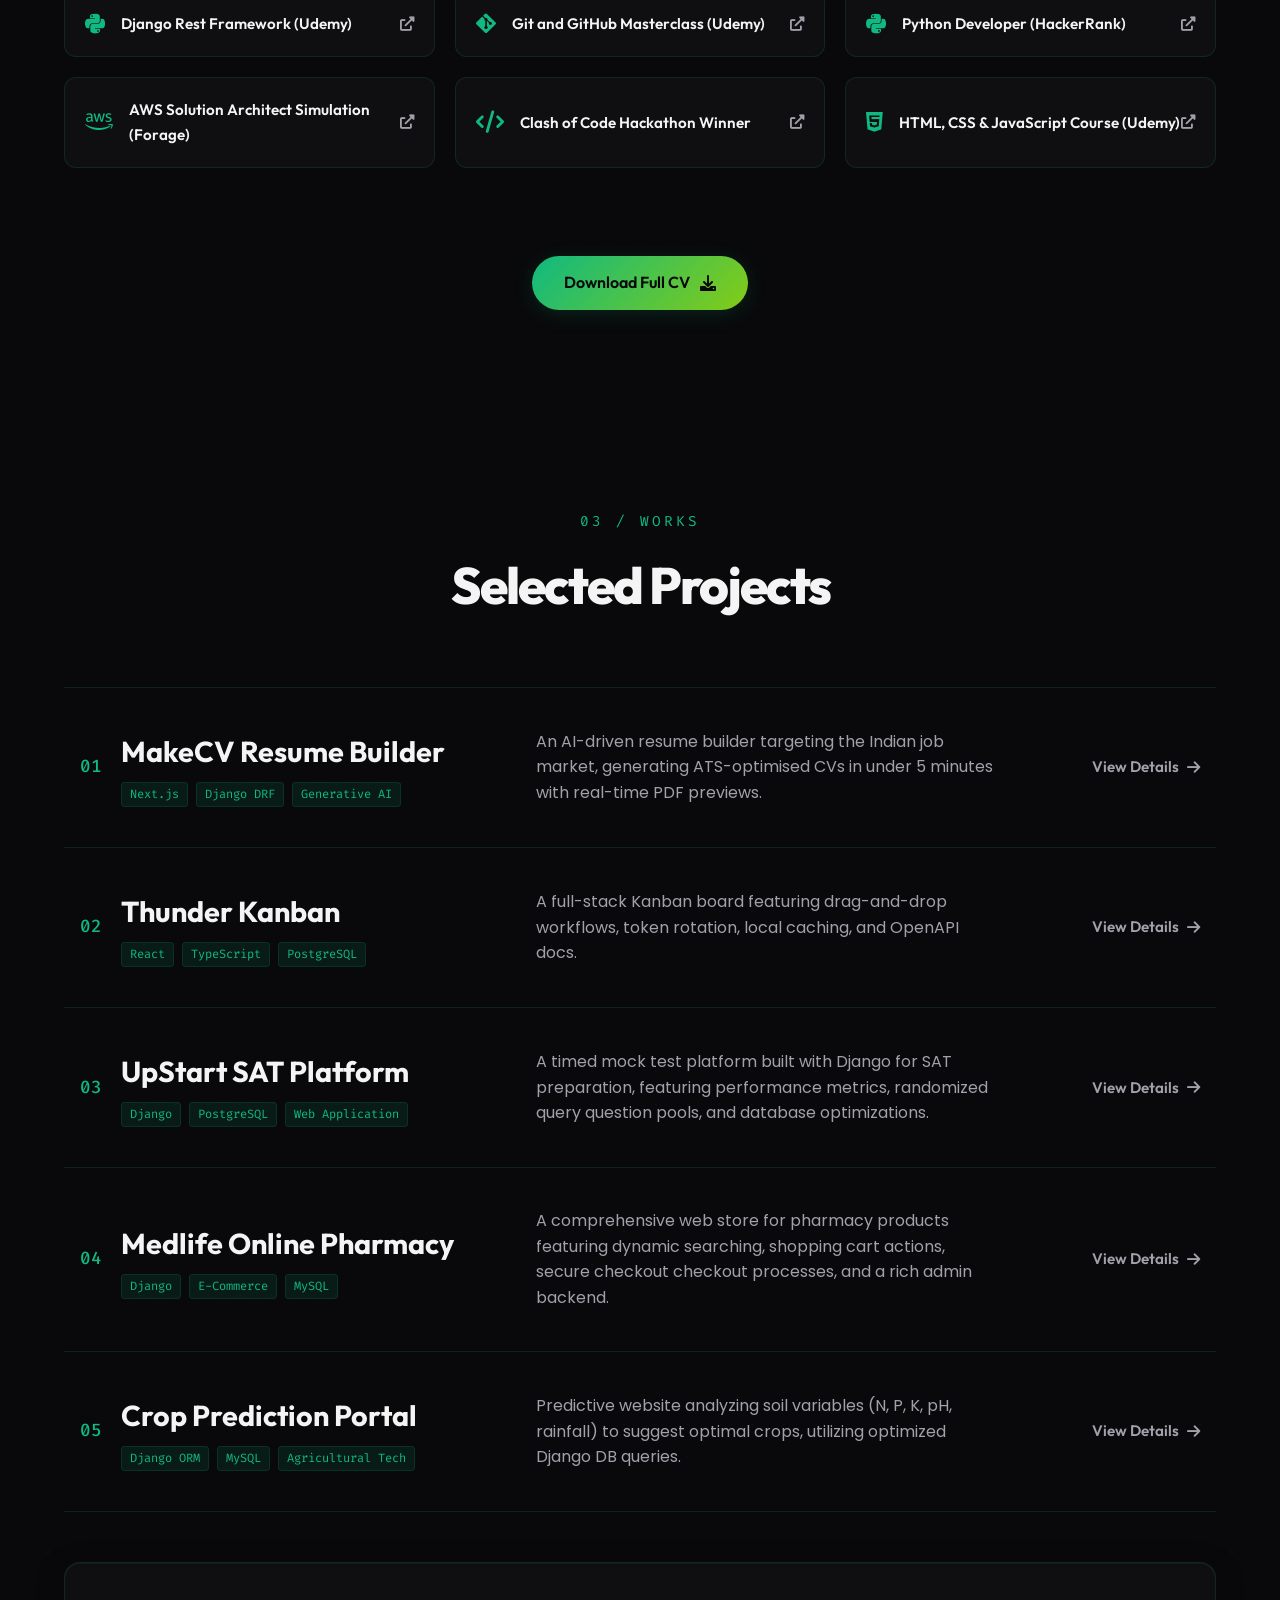
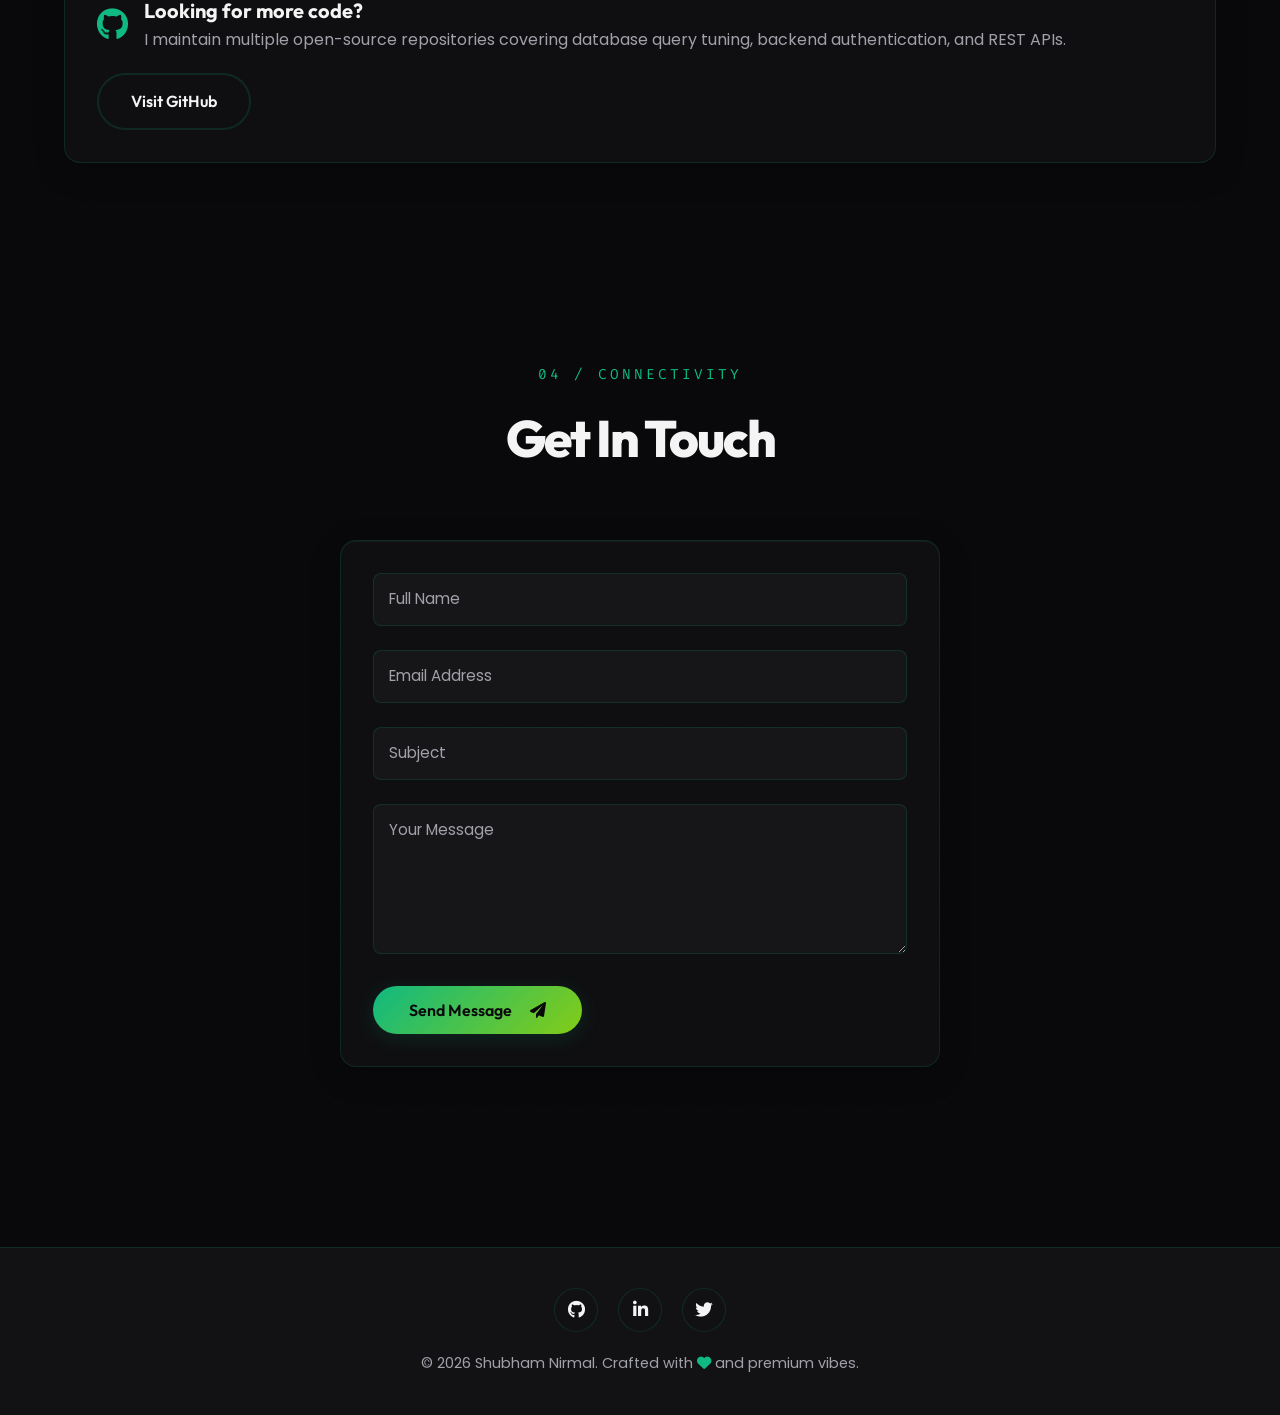
==== commit 8fb8df00: "refactor: update experience metrics, competencies, and professional history" ====
--- a/index.html
+++ b/index.html
@@ -74,7 +74,7 @@
             I'm a&nbsp;<span id="typewriter-text"></span><span class="typewriter-cursor"></span>
           </div>
           <p class="hero-description">
-            Python Developer with 1+ year of proven Django development experience, specializing in scalable backend APIs, database optimization, and modern frontend integrations. I design robust web applications that align technical functionality with premium user experiences.
+            Python Developer with 2+ years of proven Django development experience, specializing in scalable backend APIs, database optimization, and modern frontend integrations. I design robust web applications that align technical functionality with premium user experiences.
           </p>
           <div class="hero-actions">
             <a href="#projects" class="btn btn-primary">View Projects <i class="fas fa-arrow-right"></i></a>
@@ -93,7 +93,7 @@
       <div class="about-grid">
         <div class="about-bio">
           <p>
-            Python Developer with 1+ year of proven Django development experience, including software fellowships and engineering internships. 
+            Python Developer with 2+ years of proven Django development experience, including software fellowships and engineering internships. 
             Skilled in designing RESTful APIs, database tuning, and backend architectures to deliver high-performance web solutions. 
             Passionate about exploring modern architectures, React/Next.js UI interfaces, and integrating generative AI tools to build state-of-the-art products.
           </p>
@@ -219,6 +219,28 @@
                 <div class="skill-bar-fill" data-percent="82%"></div>
               </div>
             </div>
+
+            <div class="skill-card-box">
+              <div class="skill-card-header">
+                <img src="asset/backend.png" alt="System Design">
+                <h4>System Design & Architecture</h4>
+              </div>
+              <p class="skill-card-desc">Designing scalable distributed backends, load layouts, message parsing systems, and caching database patterns.</p>
+              <div class="skill-bar-bg">
+                <div class="skill-bar-fill" data-percent="80%"></div>
+              </div>
+            </div>
+
+            <div class="skill-card-box">
+              <div class="skill-card-header">
+                <img src="asset/docker.png" alt="DevOps">
+                <h4>DevOps & CI/CD Pipelines</h4>
+              </div>
+              <p class="skill-card-desc">Managing containerized instances using Docker, AWS deployments, and automated testing deployment pipelines (Vercel, Render).</p>
+              <div class="skill-bar-bg">
+                <div class="skill-bar-fill" data-percent="85%"></div>
+              </div>
+            </div>
           </div>
         </div>
 
@@ -238,6 +260,25 @@
           
           <h3 class="subsection-heading" style="margin-left: 0; margin-bottom: 24px;">Professional Experience</h3>
           
+          <!-- Honest Forwarder -->
+          <div class="timeline-item">
+            <div class="timeline-dot"></div>
+            <div class="timeline-card">
+              <div class="timeline-meta">
+                <div>
+                  <h4 class="timeline-role">Software Developer</h4>
+                  <span class="timeline-company">Honest Forwarder PVT. LTD.</span>
+                </div>
+                <span class="timeline-duration">Sep 2025 - Present</span>
+              </div>
+              <ul class="timeline-desc">
+                <li>Contributed to a 32% increase in overall sales by redesigning and optimizing Django REST Framework endpoints to reduce page-load times and eliminate checkout bottlenecks.</li>
+                <li>Engineered Python scripts to scrape competitor product data, automate Google Merchant Center-ready feeds, and schedule daily sync tasks via Cron Jobs.</li>
+                <li>Optimized database queries using indexing and select_related/prefetch_related, cutting API response times for high-traffic endpoints like product listings.</li>
+              </ul>
+            </div>
+          </div>
+
           <!-- Cloco -->
           <div class="timeline-item">
             <div class="timeline-dot"></div>
@@ -861,7 +902,7 @@
       } else if (query.includes('project') || query.includes('work') || query.includes('portfolio')) {
         reply = "Some of my featured projects are:\n1. MakeCV Resume Builder (AI-Powered CV Builder)\n2. Thunder Kanban (Kanban Board App)\n3. UpStart SAT Platform (Django + PostgreSQL Mock Tests)\n4. Medlife Online Pharmacy (Django + MySQL E-commerce)\n5. Crop Prediction Portal (Agricultural analysis system)\nExplore their details and interactive reviews in the 'Projects' section!";
       } else if (query.includes('experience') || query.includes('job') || query.includes('fellowship') || query.includes('intern')) {
-        reply = "I served as a Software Development Fellow at Cloco Nepal Inc (Jun - Aug 2025) building Next.js clients and DRF APIs. I was also a Django Developer Intern at Raijin Tech Pvt Ltd (Nov 2024 - Feb 2025) where I worked on database optimizations and REST APIs.";
+        reply = "My professional experience includes:\n1. Software Developer at Honest Forwarder PVT. LTD. (Sep 2025 - Present) optimizing Django REST Framework APIs, building web scrapers, and database query tuning.\n2. Software Development Fellow at Cloco Nepal Inc (Jun - Aug 2025) building Next.js clients and DRF APIs.\n3. Django Developer Intern at Raijin Tech Pvt Ltd (Nov 2024 - Feb 2025) optimizing database queries and REST APIs.";
       } else if (query.includes('contact') || query.includes('reach') || query.includes('email') || query.includes('phone') || query.includes('hire')) {
         reply = "You can contact me at suvamniraml456@gmail.com or call me at +977-9821287731. I am based in Lalitpur, Nepal, and I'd love to collaborate on your next venture!";
       } else if (query.includes('hi') || query.includes('hello') || query.includes('hey')) {
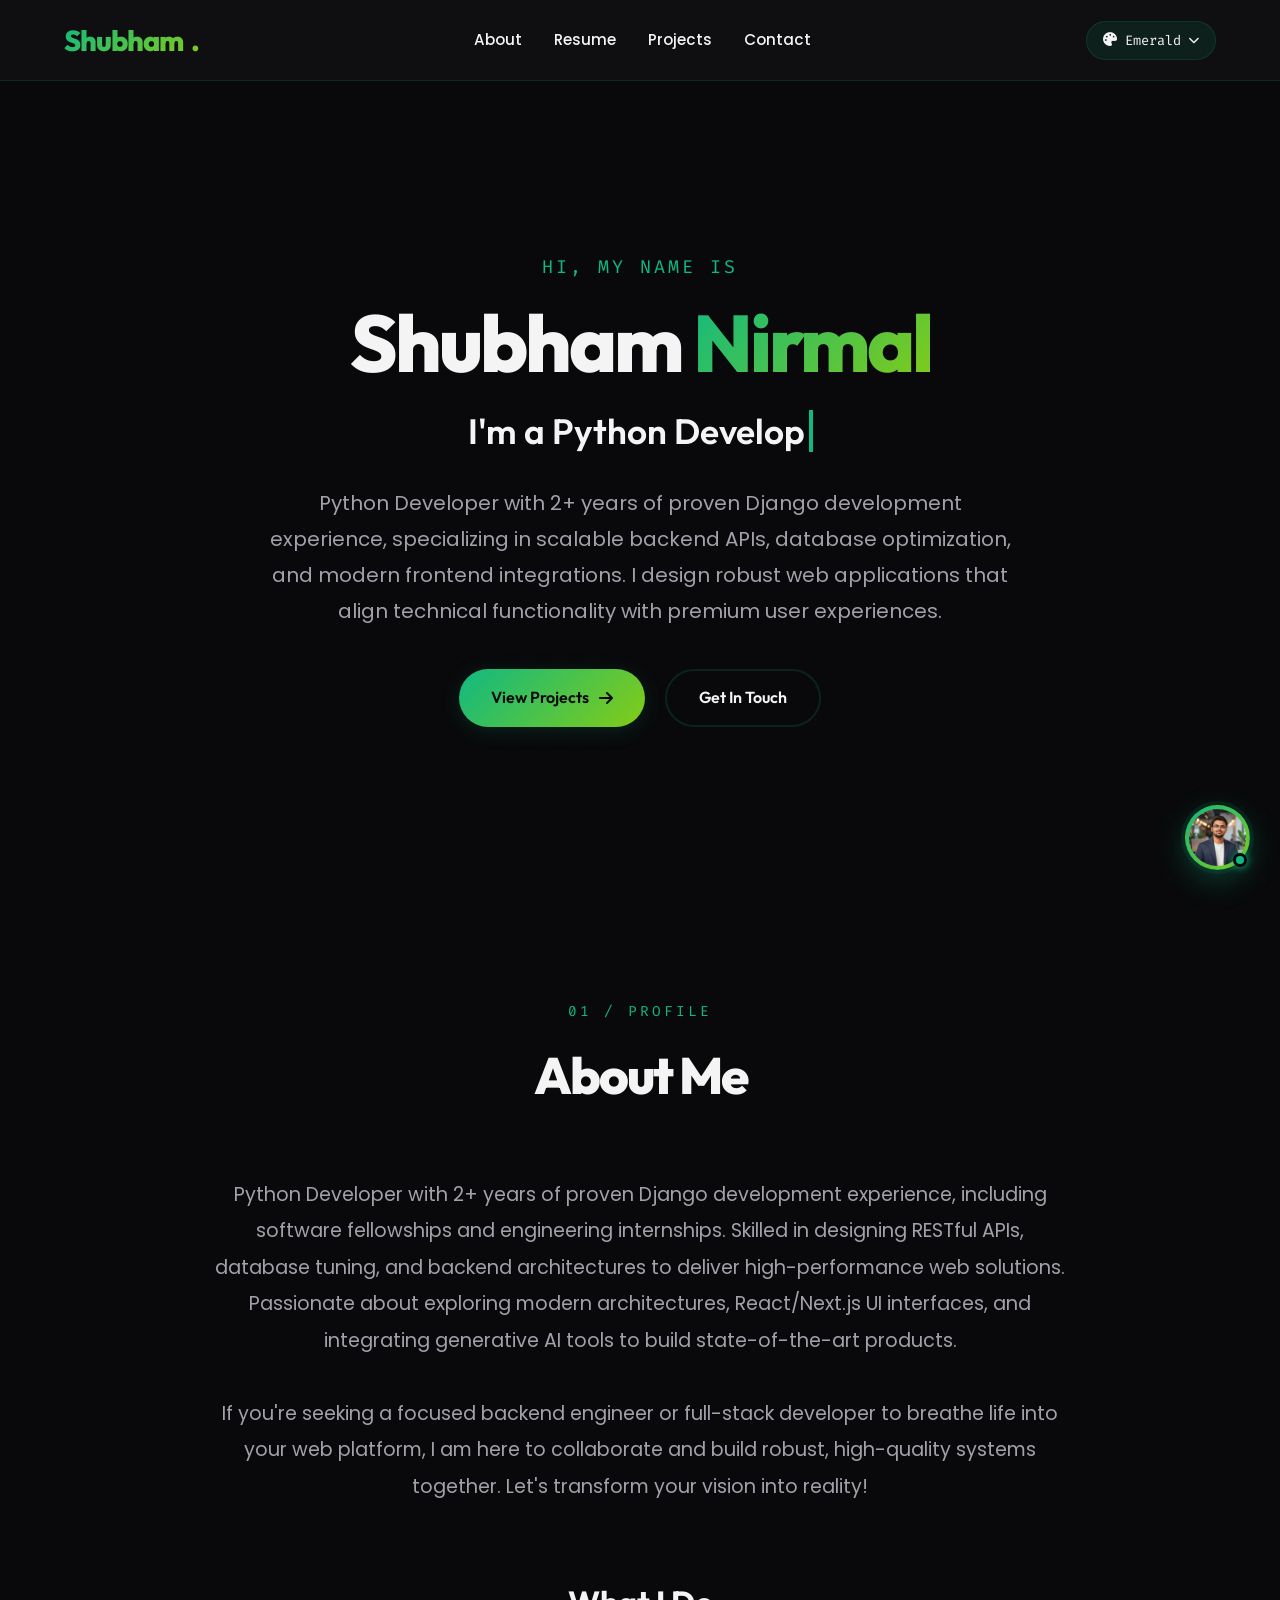
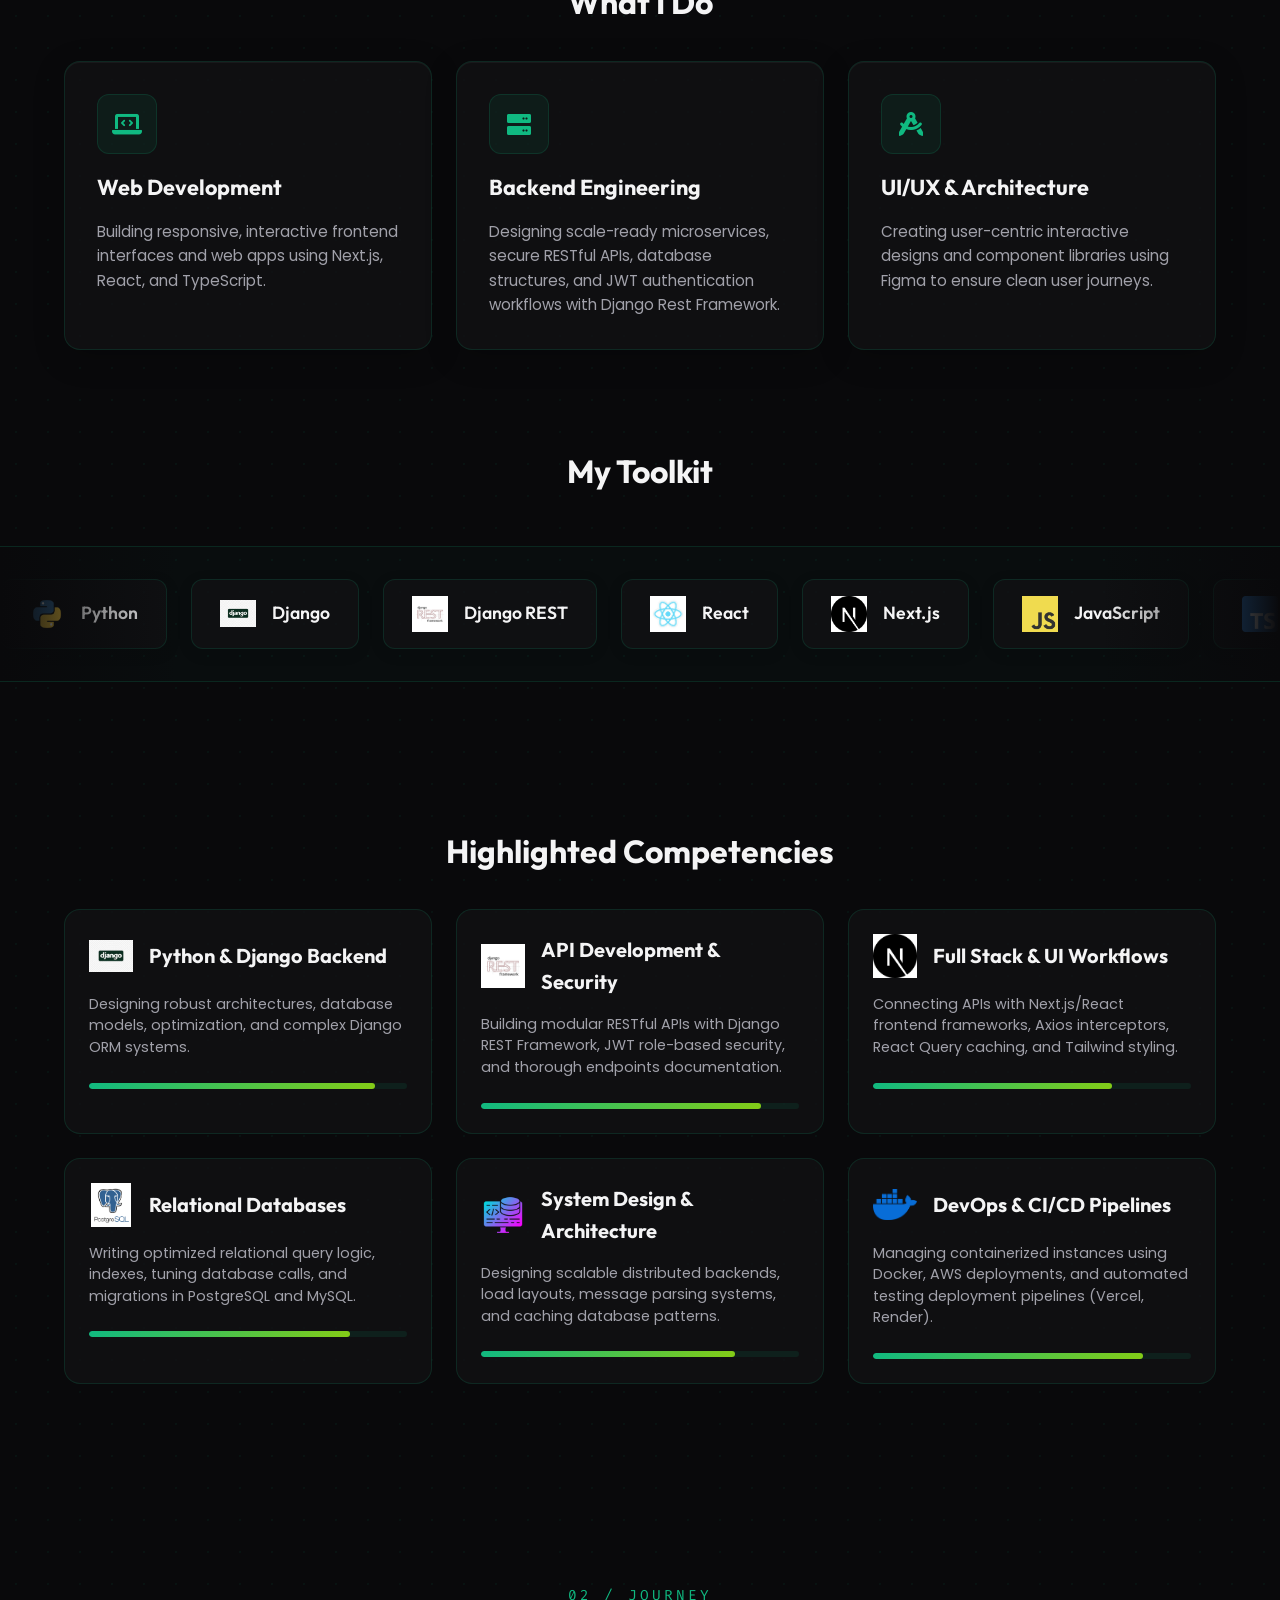
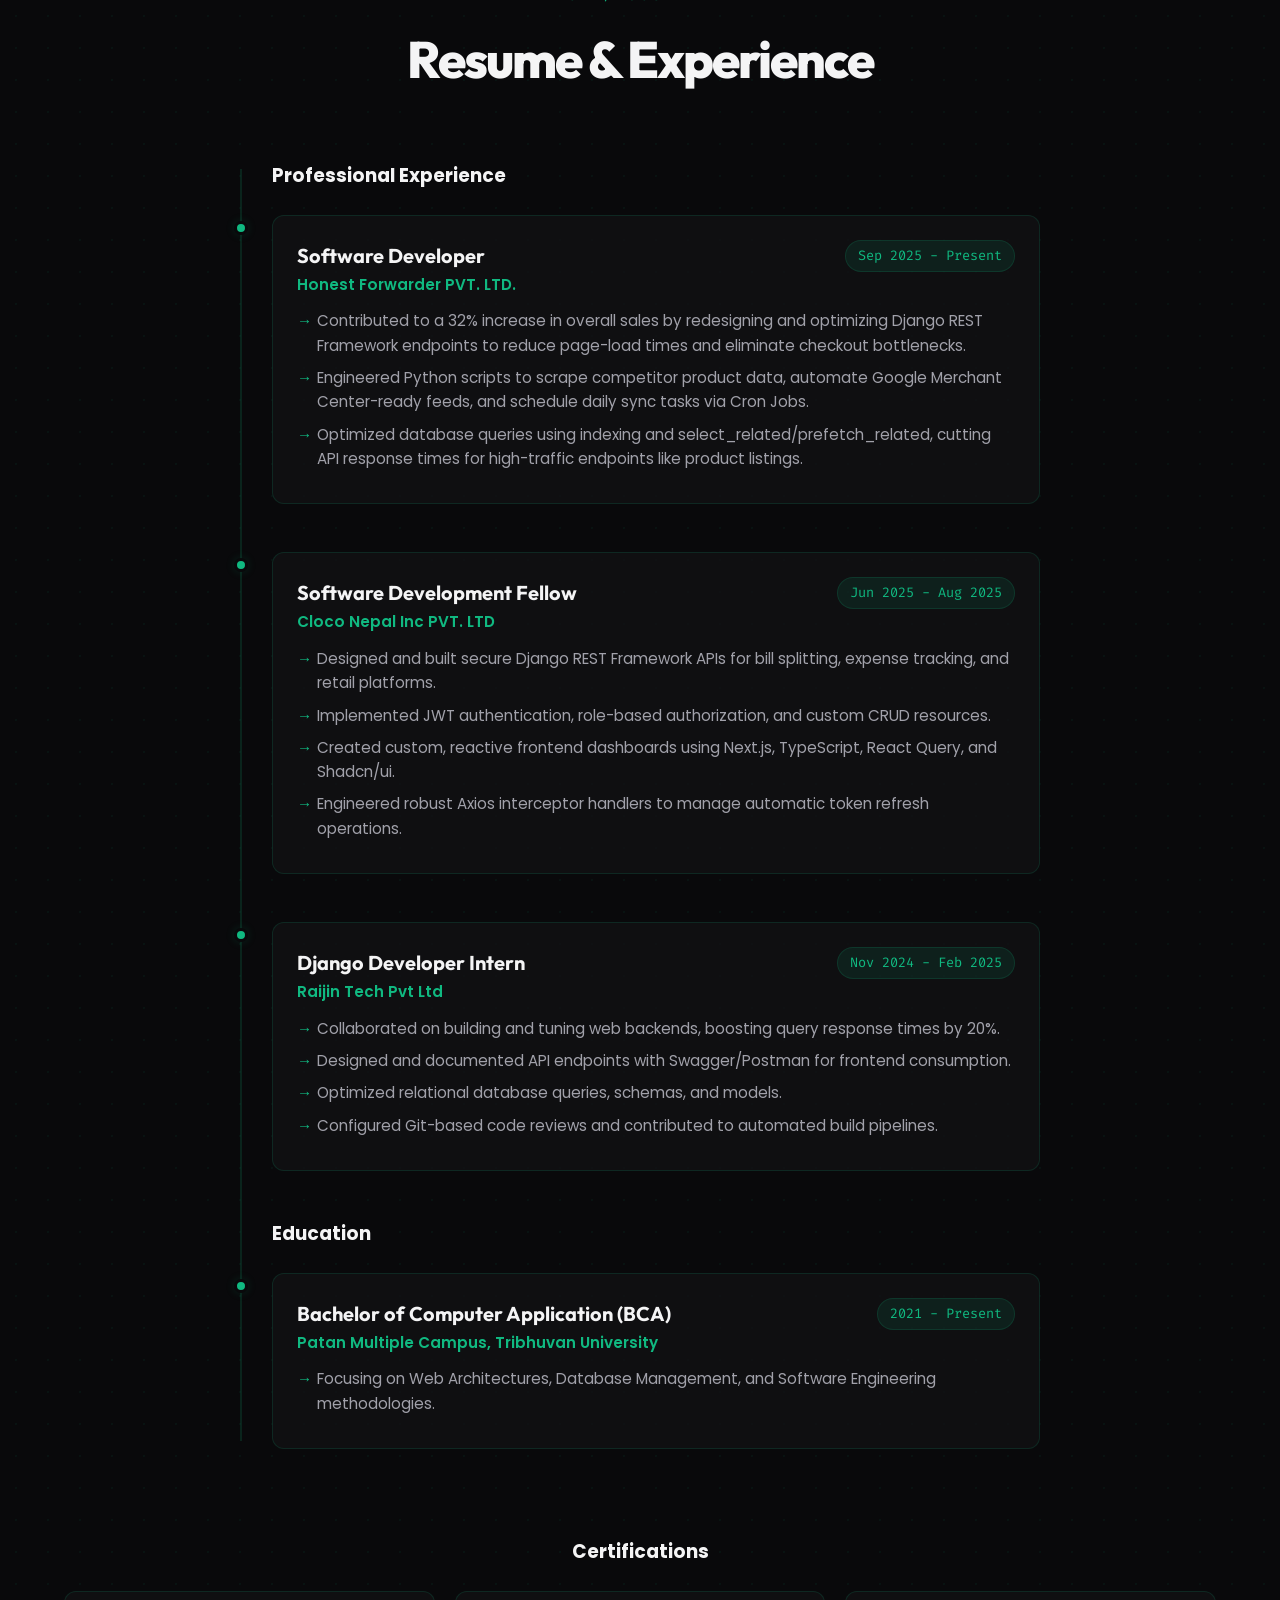
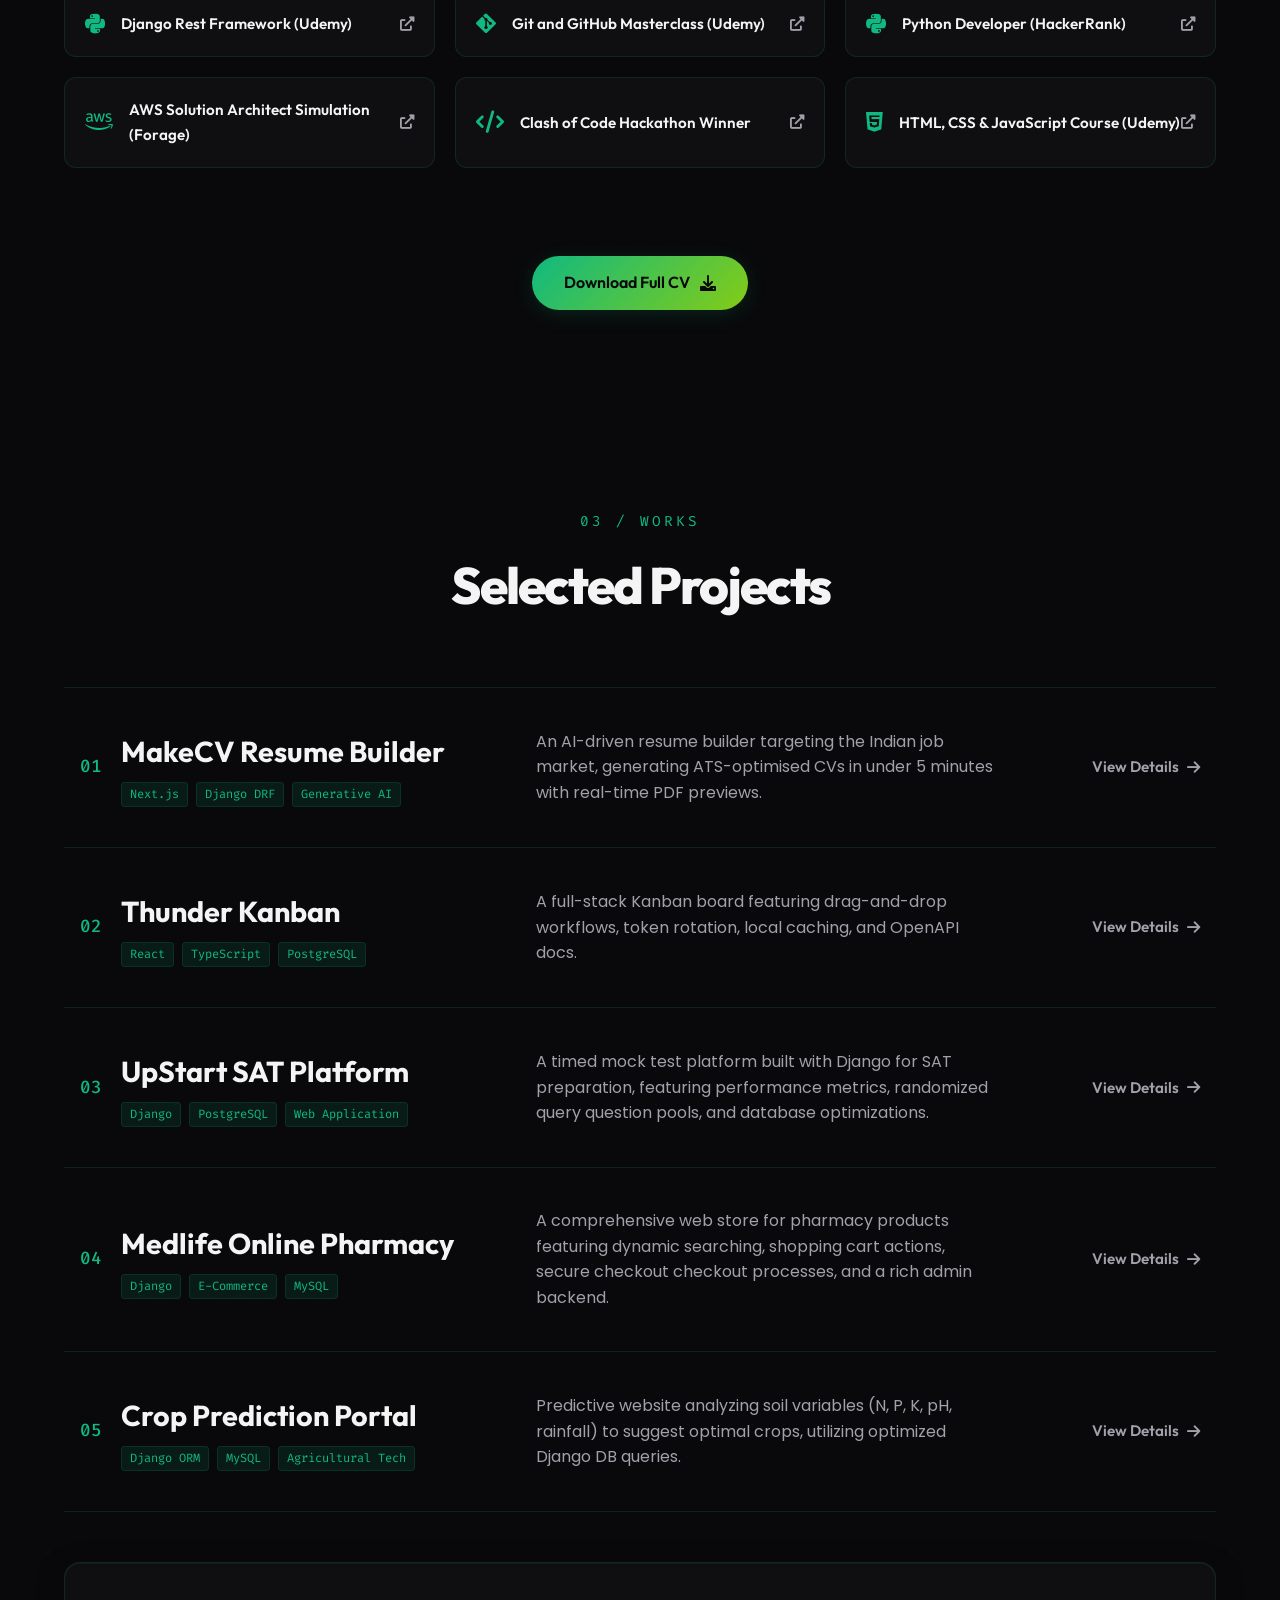
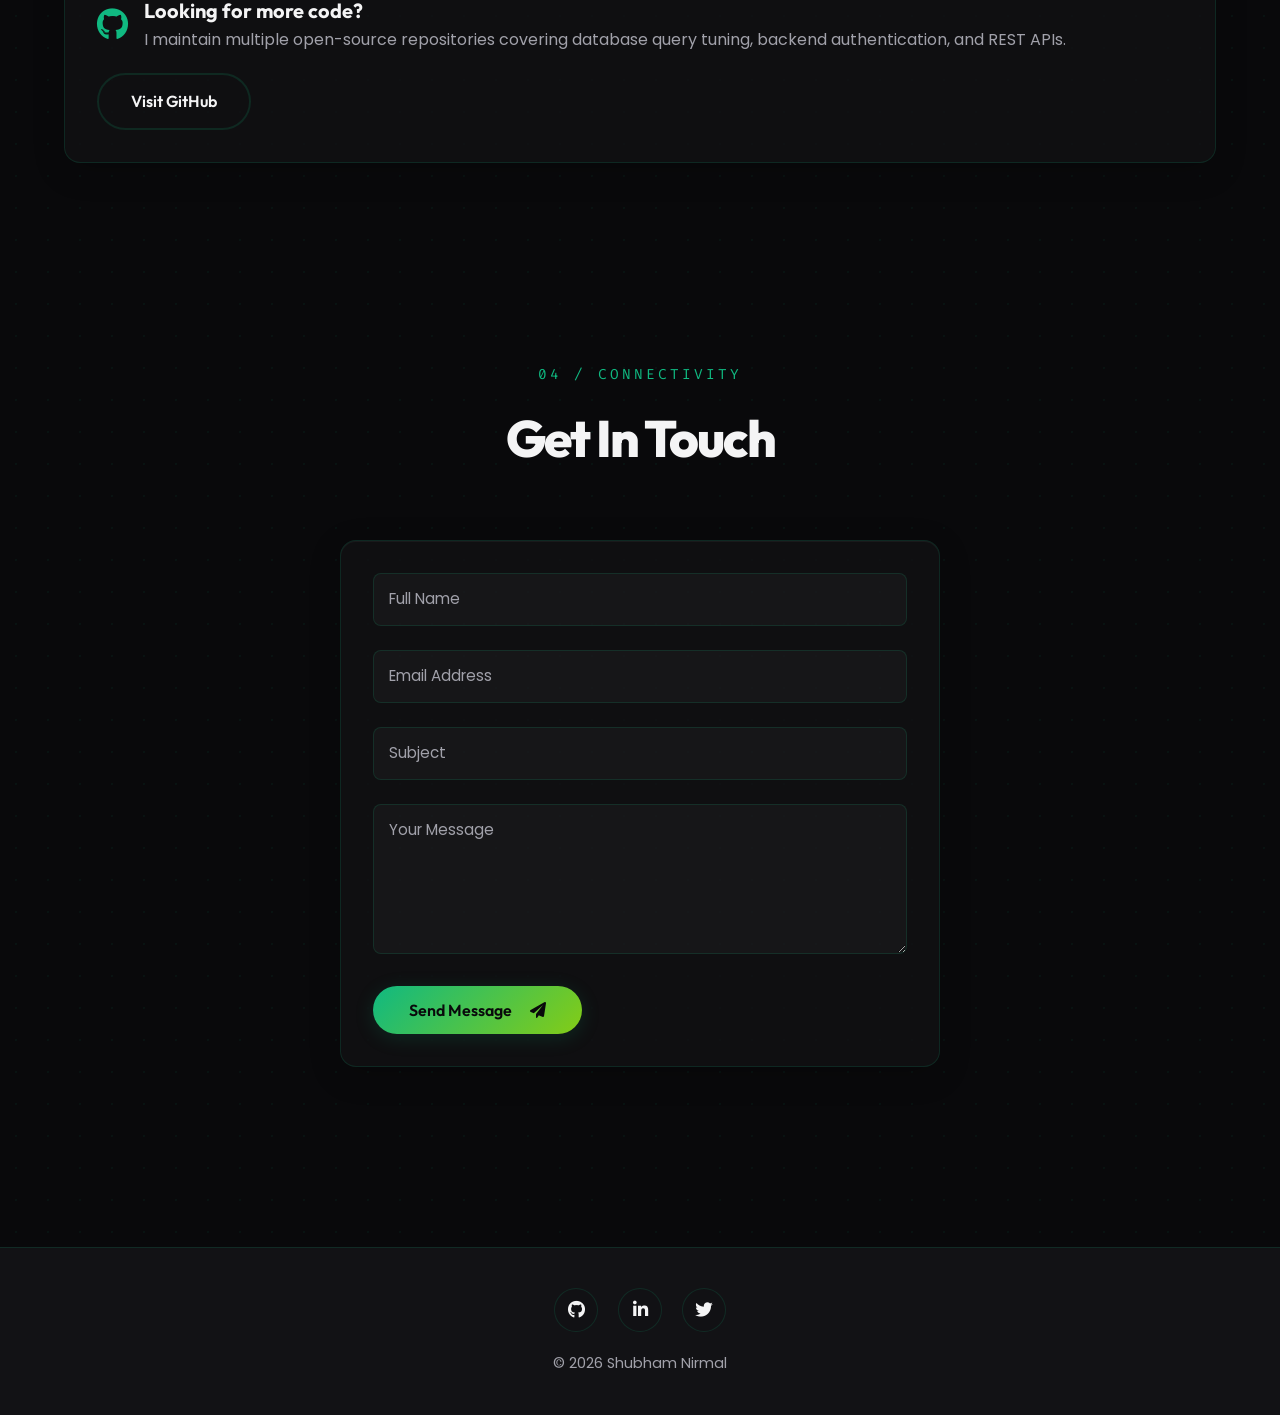
==== commit bbf56376: "fix: simplify copyright footer text" ====
--- a/index.html
+++ b/index.html
@@ -635,7 +635,7 @@
         </a>
       </div>
       <div class="footer-text">
-        &copy; <span id="year">2026</span> Shubham Nirmal. Crafted with <i class="fas fa-heart"></i> and premium vibes.
+        &copy; <span id="year">2026</span> Shubham Nirmal
       </div>
     </div>
   </footer>
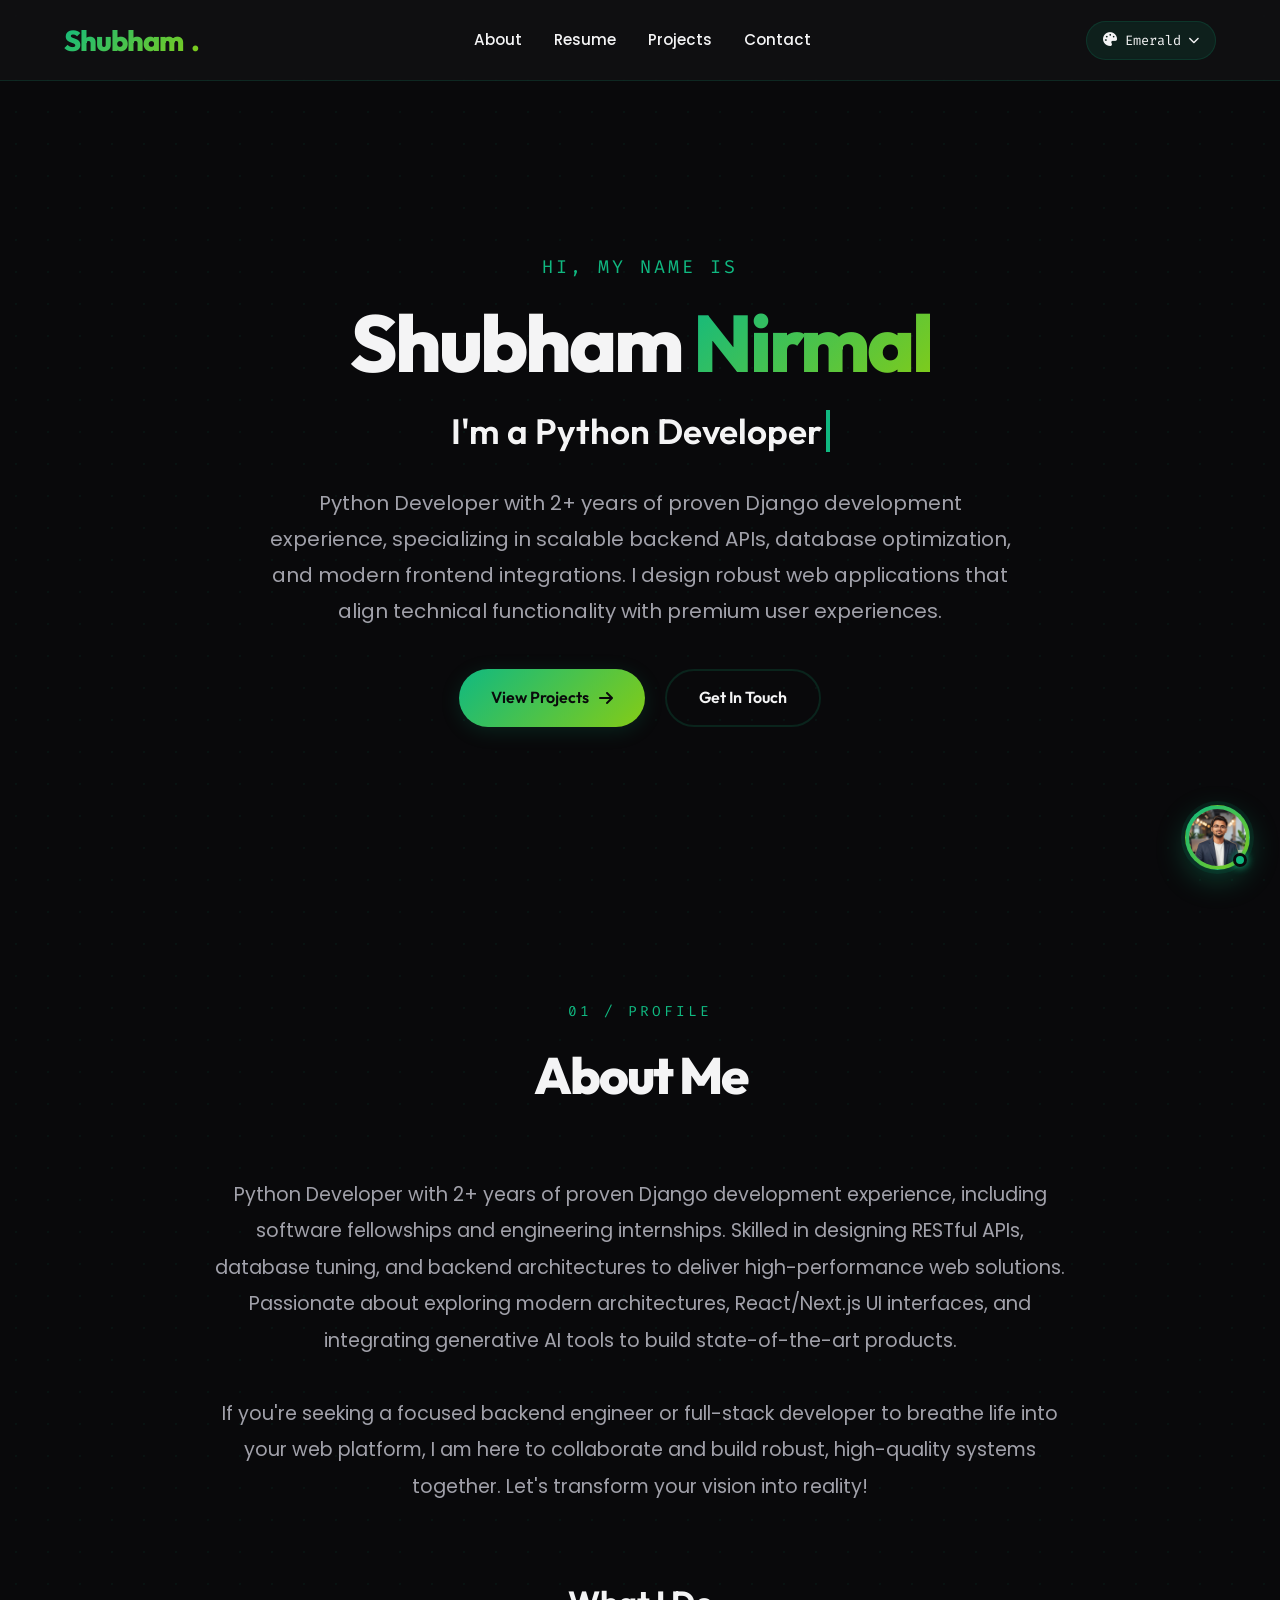
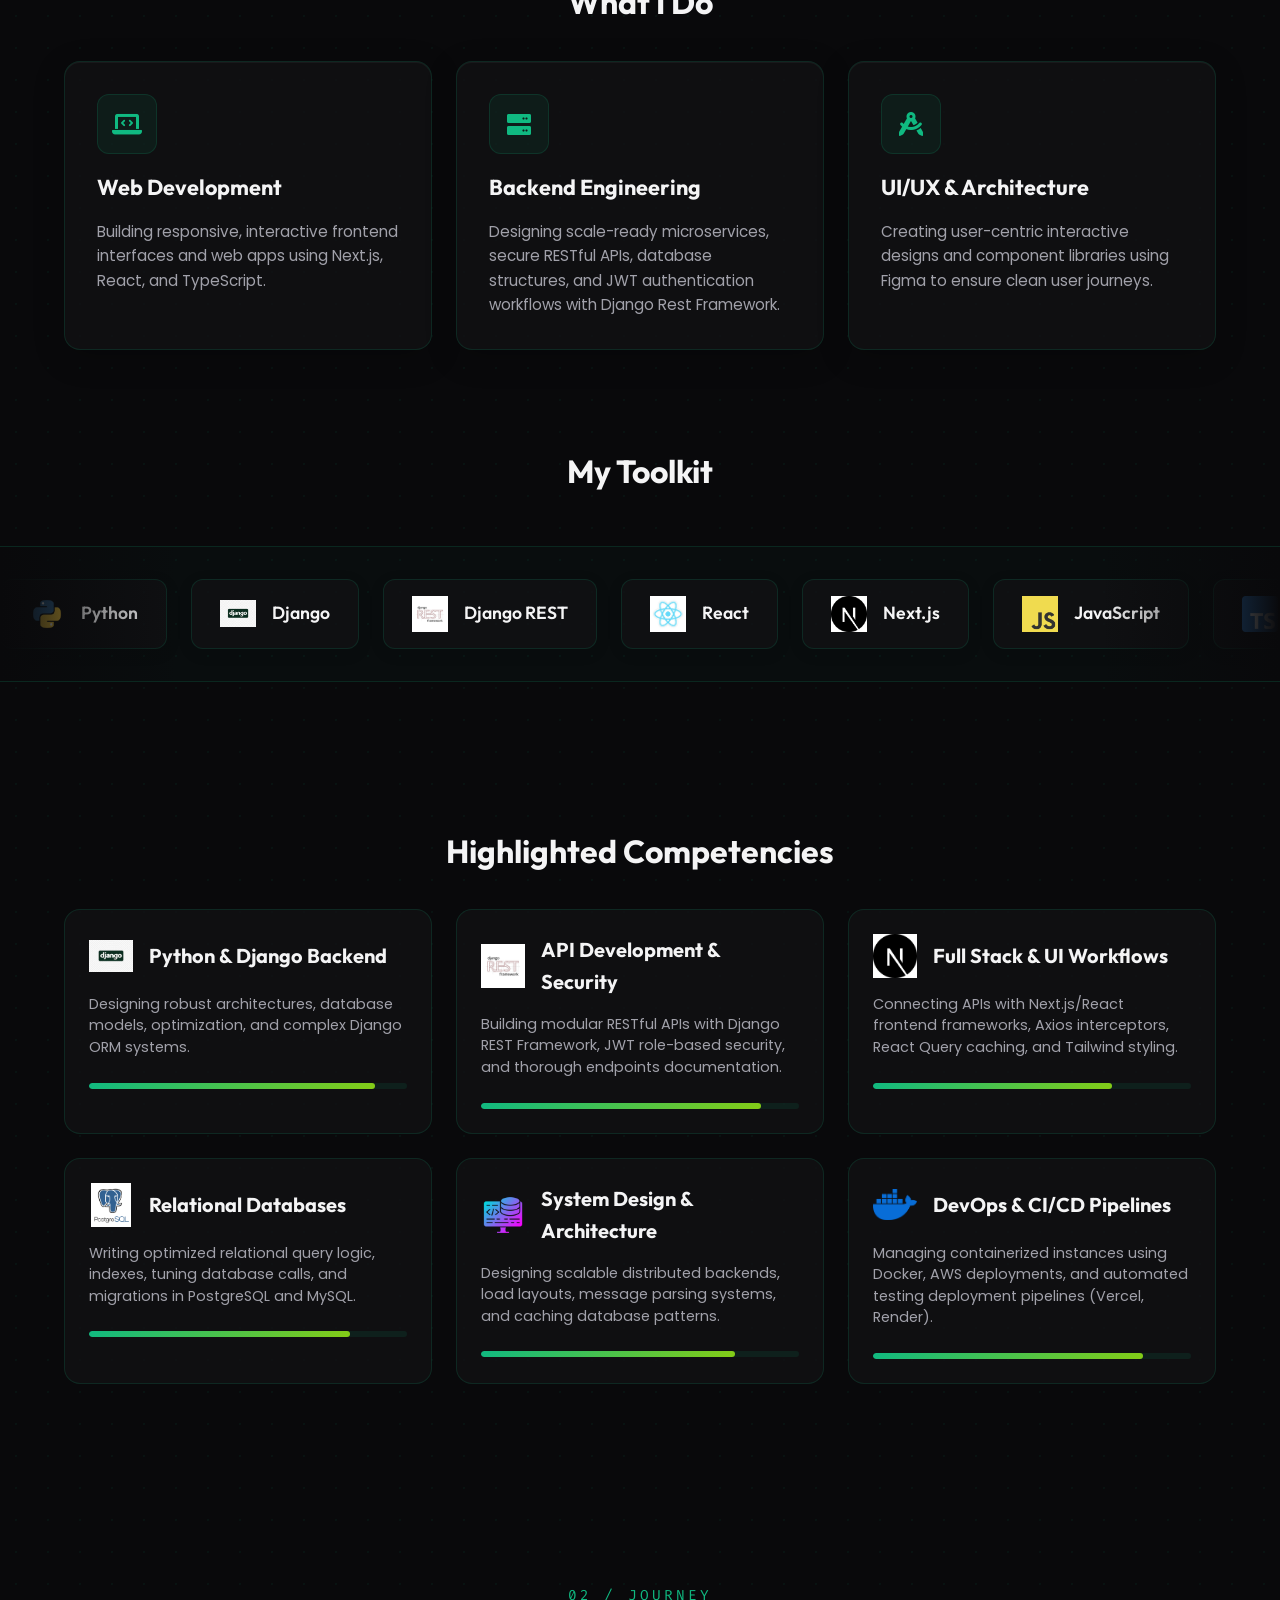
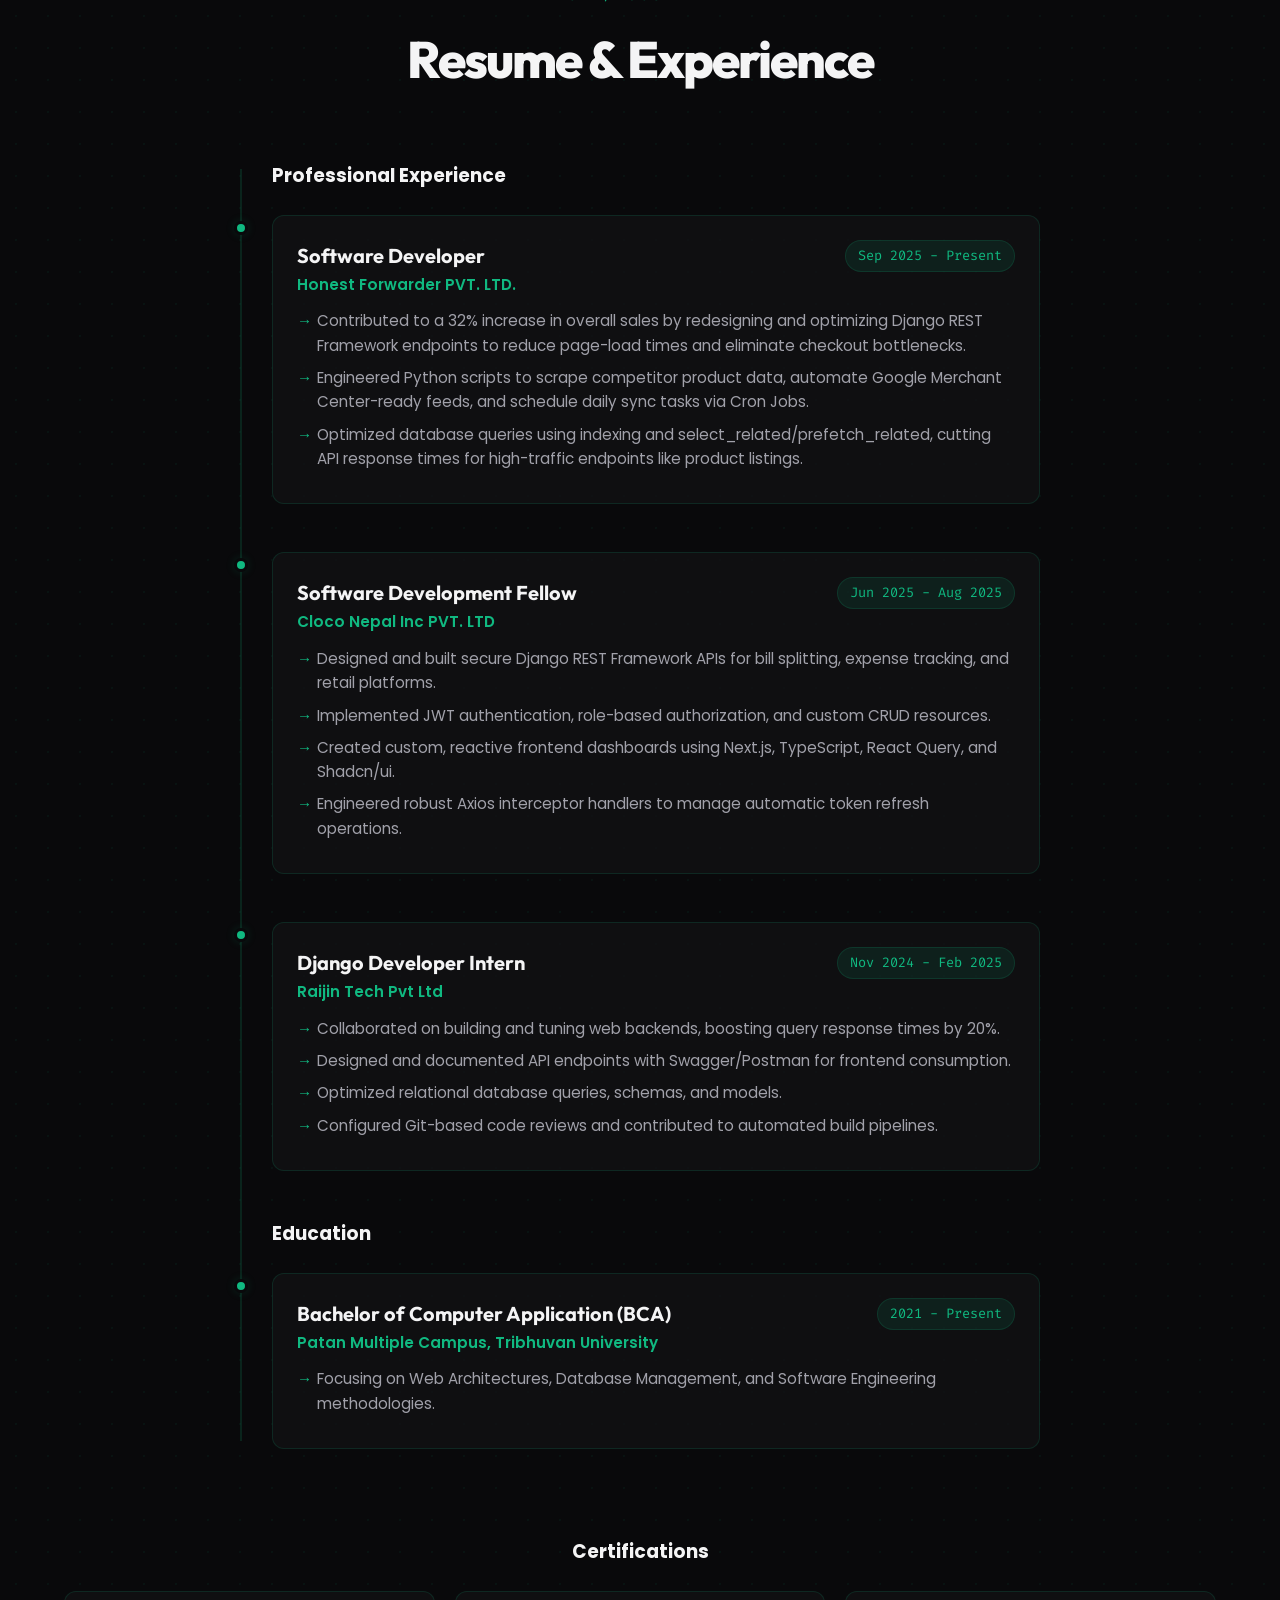
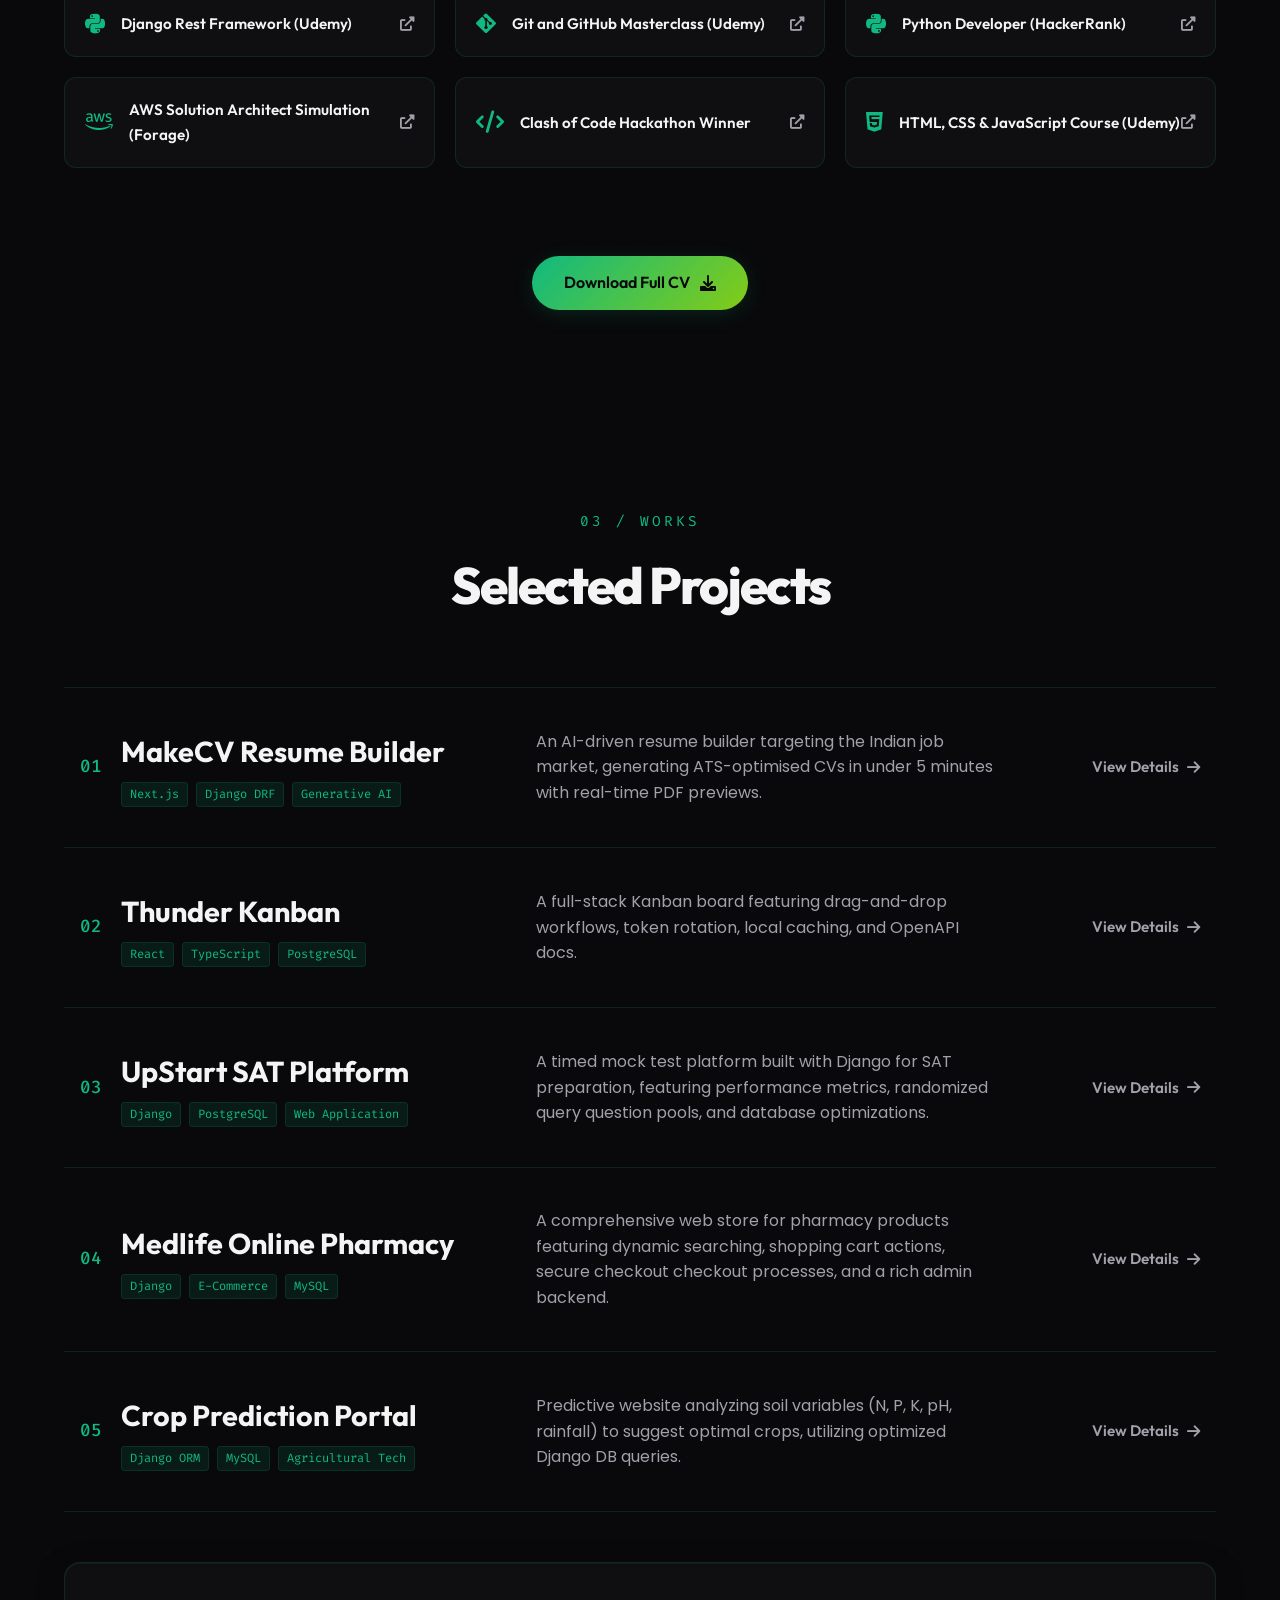
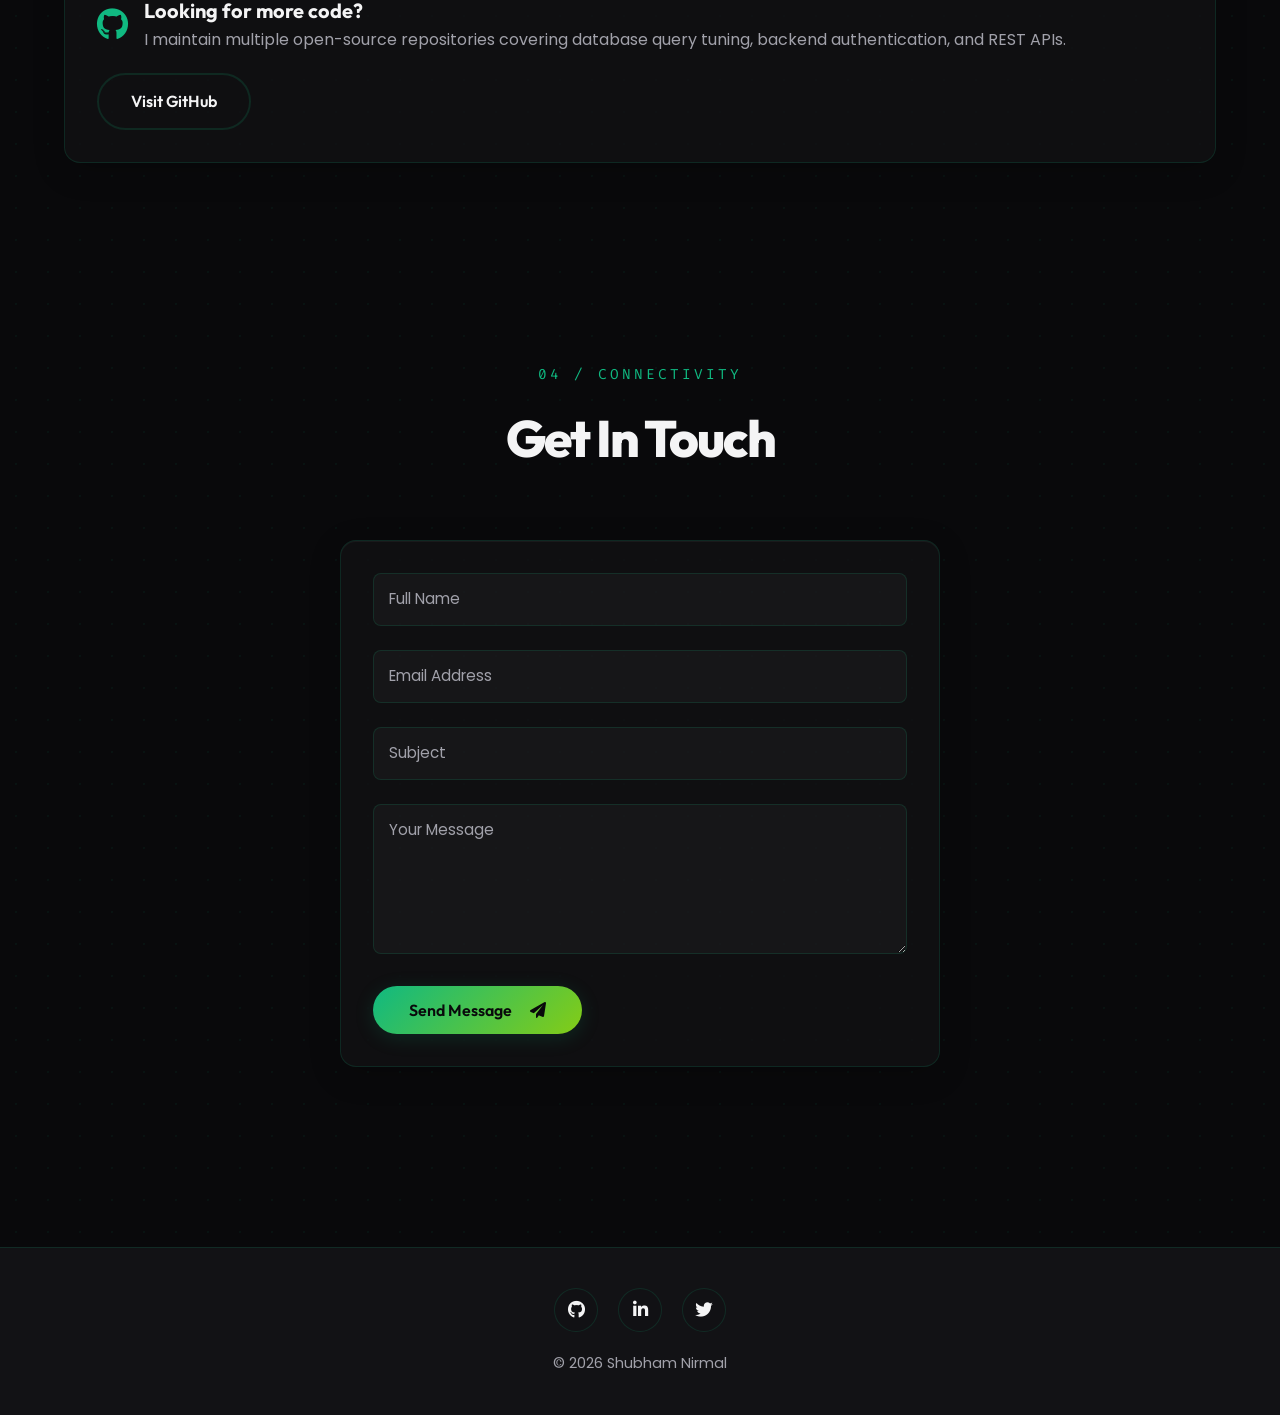
==== commit a8ea2ac3: "fix: resolve CSS caching issue with cache-buster parameter" ====
--- a/index.html
+++ b/index.html
@@ -6,7 +6,7 @@
   <link rel="icon" type="image/x-icon" href="asset/favicon.ico">
   <title>Shubham Nirmal - Personal Portfolio</title>
   <link rel="stylesheet" href="https://cdnjs.cloudflare.com/ajax/libs/font-awesome/6.0.0/css/all.min.css" />
-  <link rel="stylesheet" href="style/style.css" />
+  <link rel="stylesheet" href="style/style.css?v=1.0.2" />
 </head>
 <body class="loading-active">
 
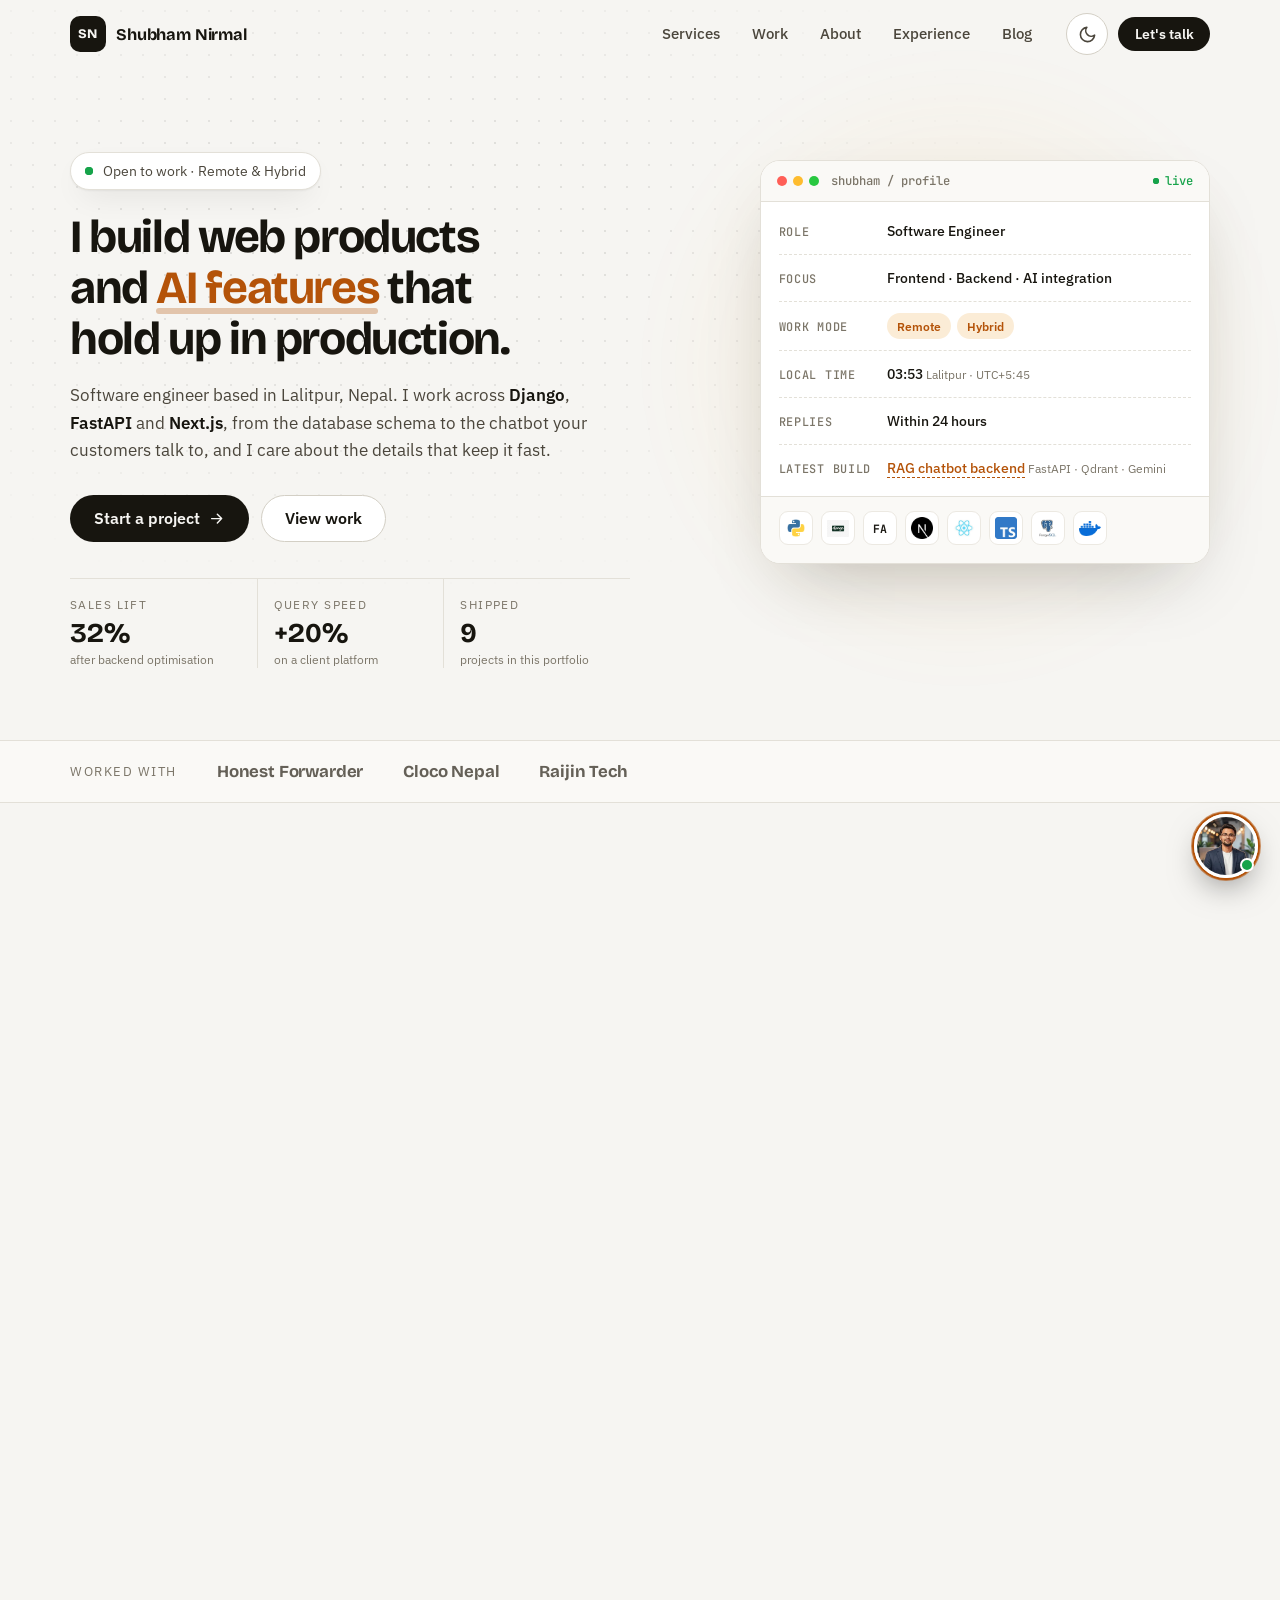
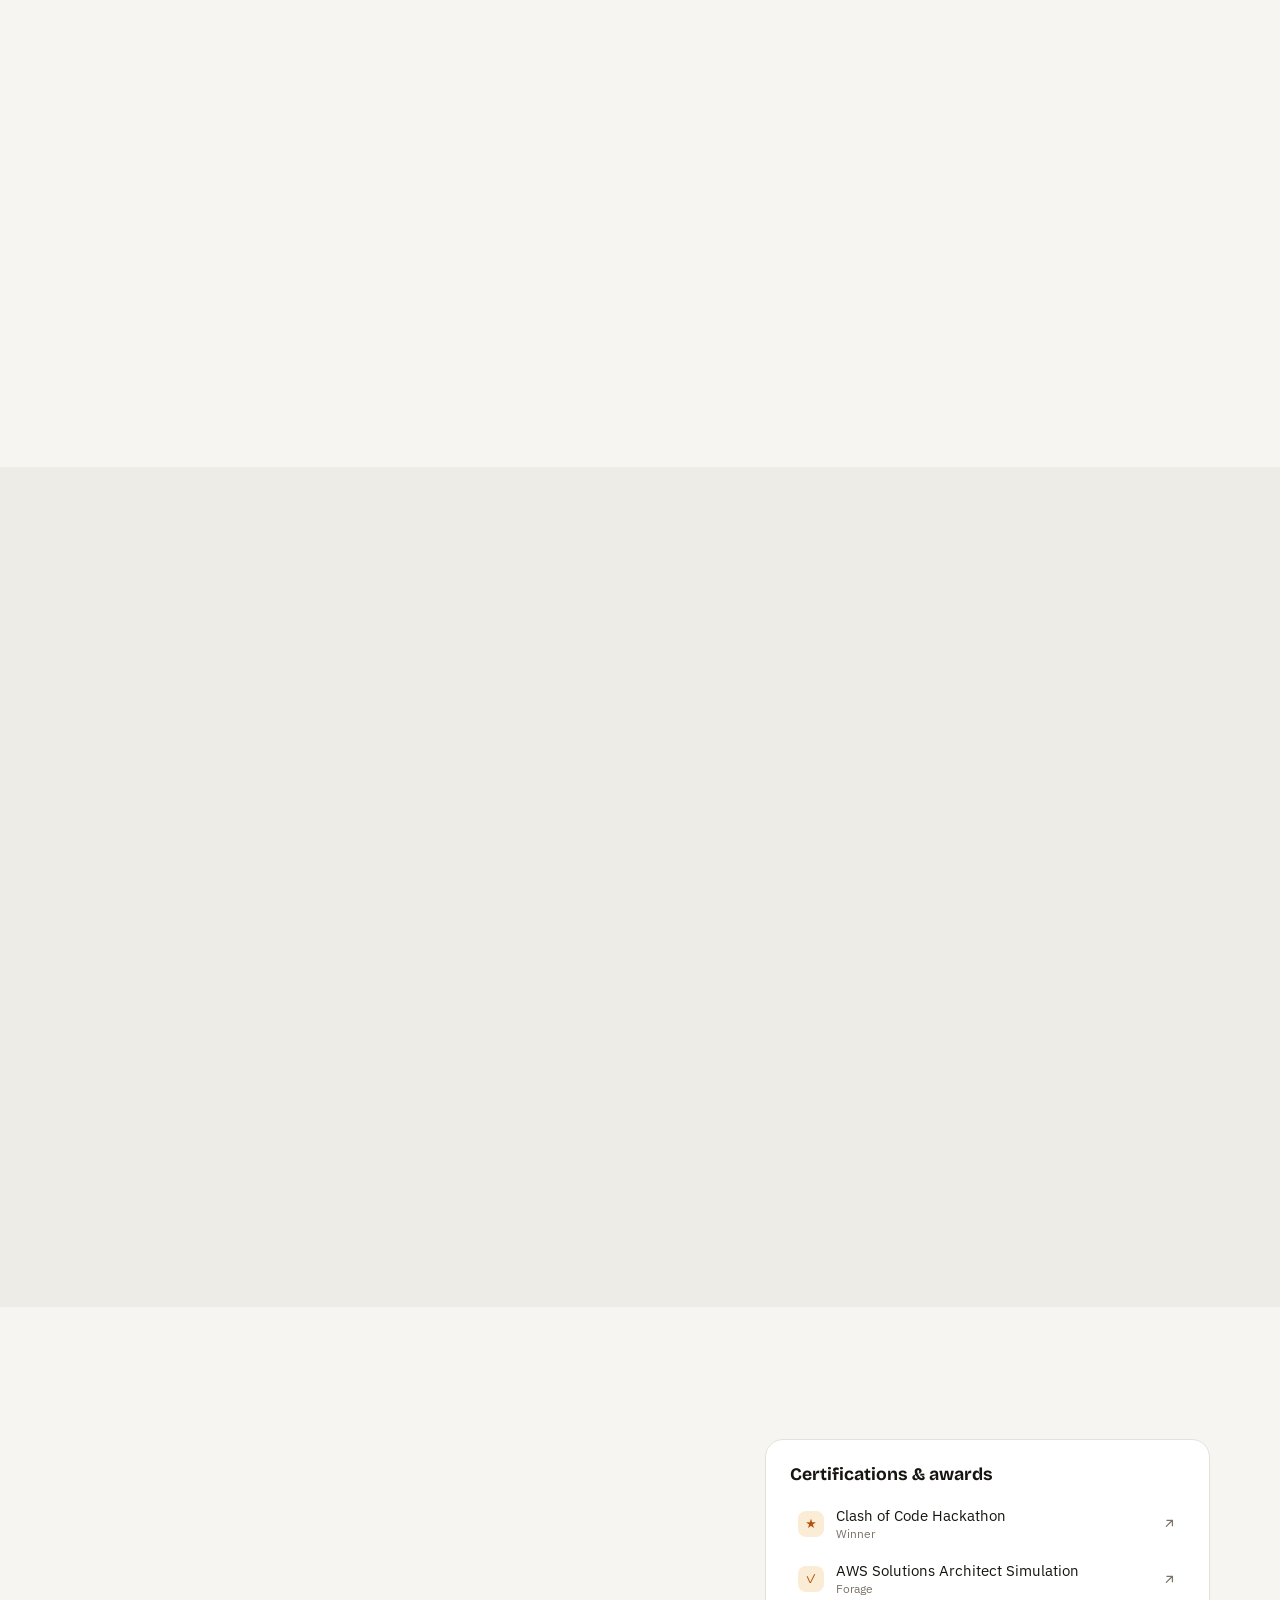
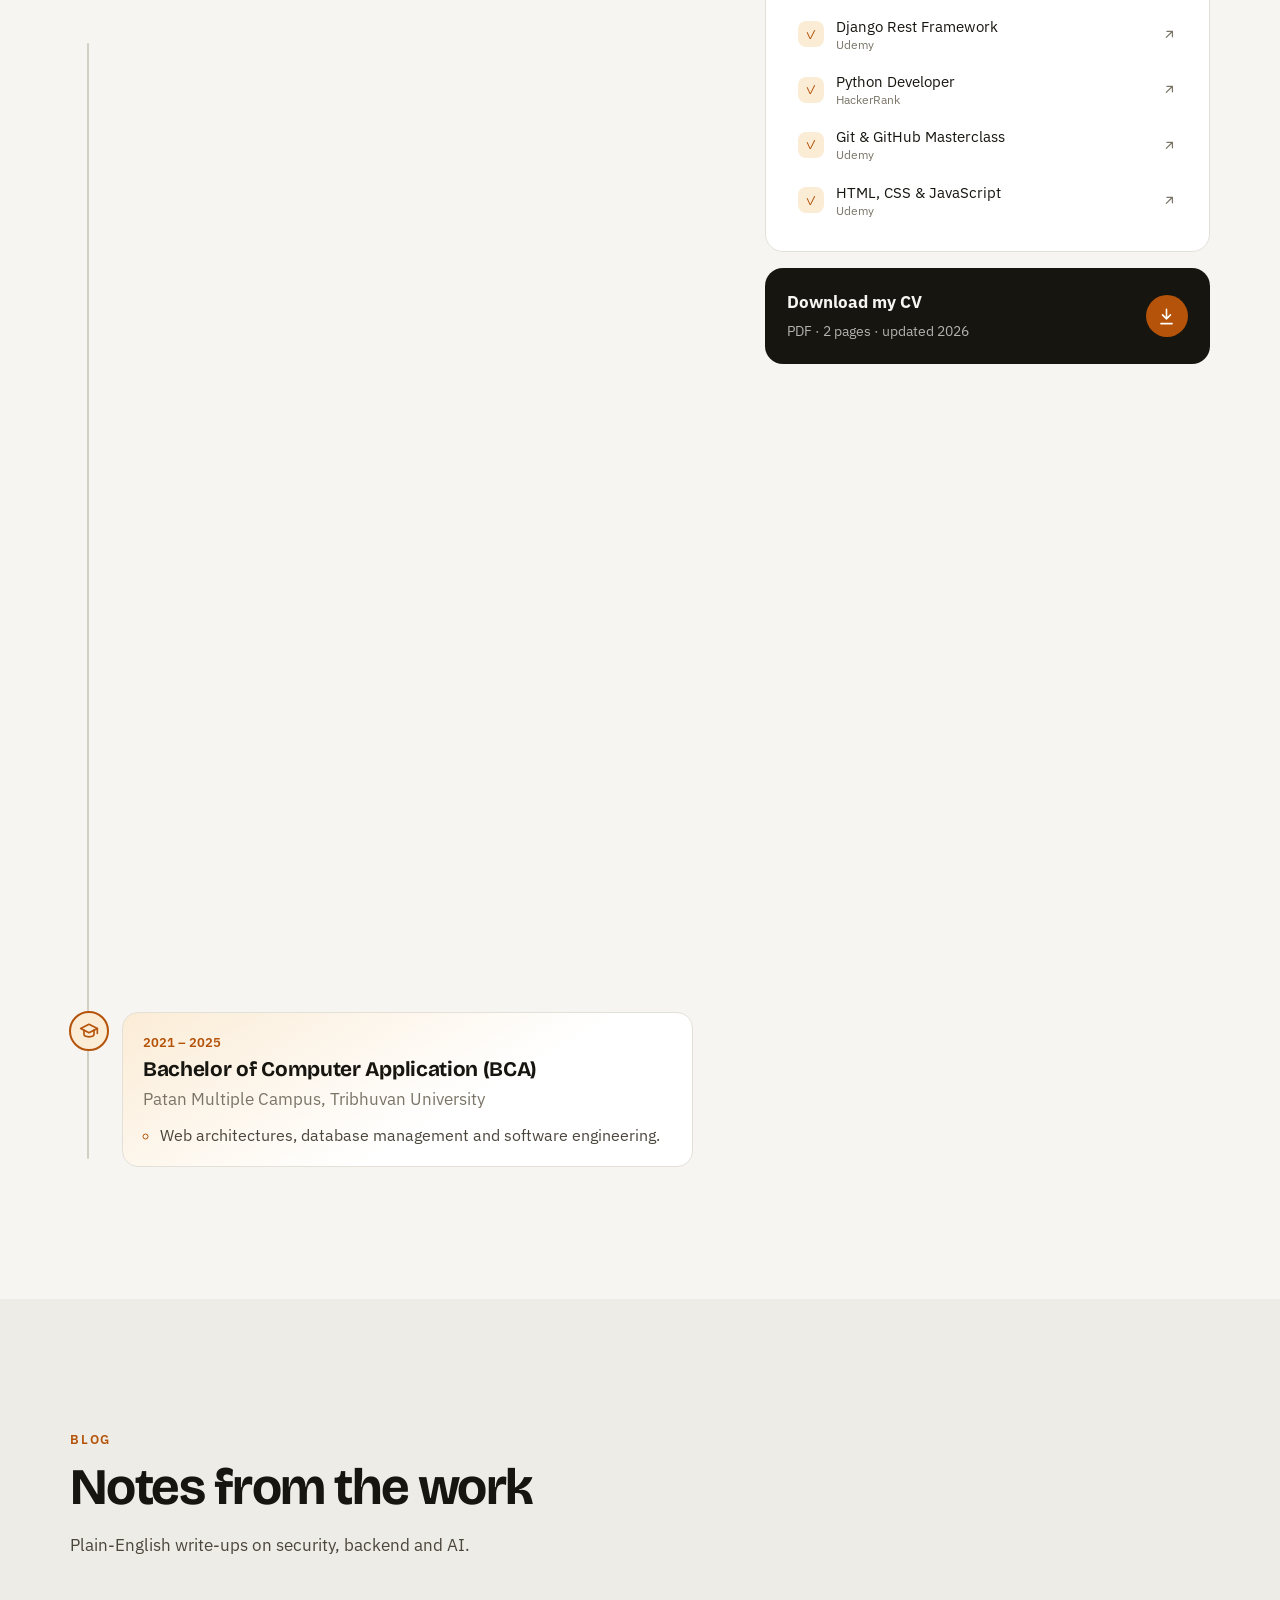
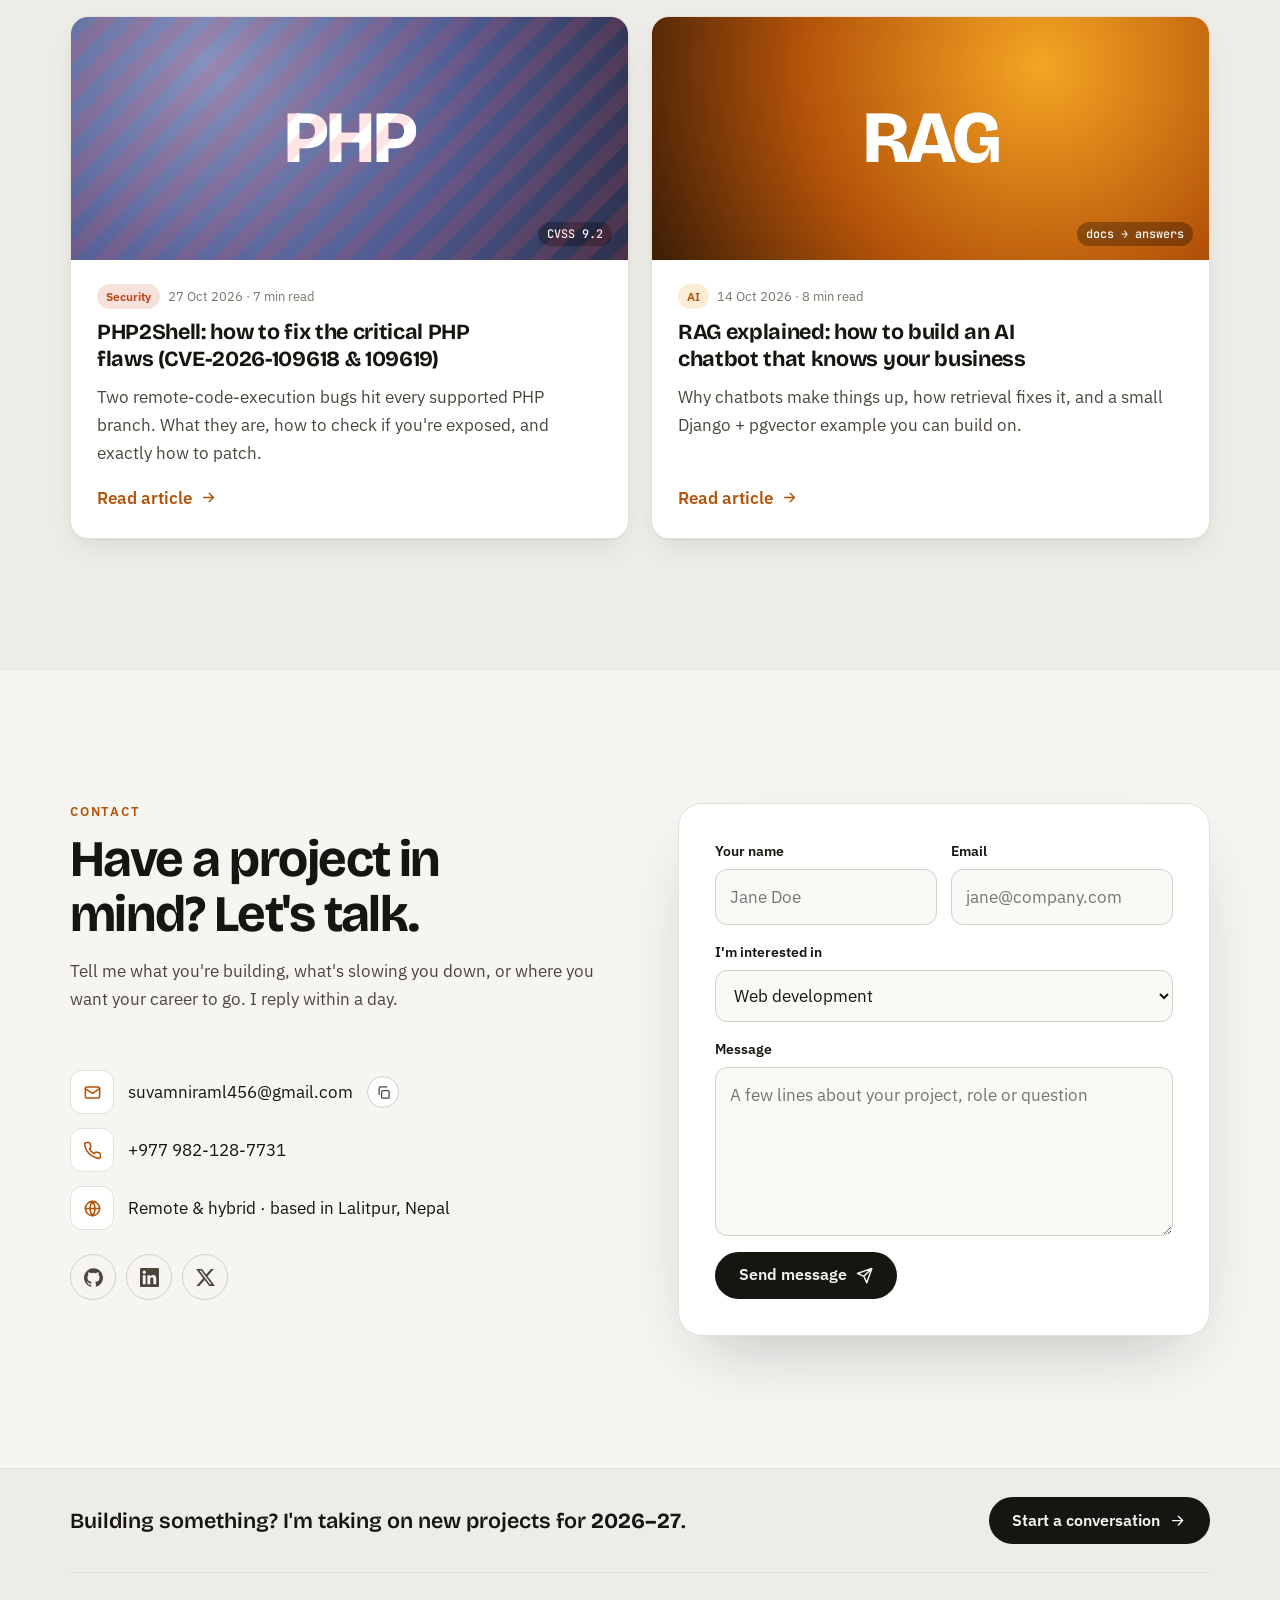
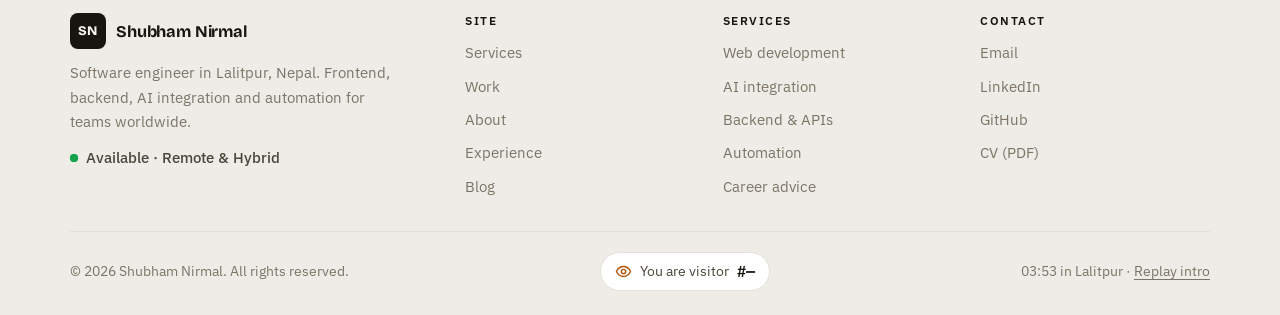
==== commit 373eabc8: "refactor(ui): redesign homepage with services, projects, about, timeline and footer" ====
--- a/index.html
+++ b/index.html
@@ -2,1108 +2,641 @@
 <html lang="en">
 <head>
   <meta charset="UTF-8" />
-  <meta name="viewport" content="width=device-width, initial-scale=1.0" />
-  <link rel="icon" type="image/x-icon" href="asset/favicon.ico">
-  <title>Shubham Nirmal - Personal Portfolio</title>
-  <link rel="stylesheet" href="https://cdnjs.cloudflare.com/ajax/libs/font-awesome/6.0.0/css/all.min.css" />
-  <link rel="stylesheet" href="style/style.css?v=1.0.2" />
+  <meta name="viewport" content="width=device-width, initial-scale=1.0, viewport-fit=cover" />
+  <title>Shubham Nirmal | Web Developer &amp; AI Integration · Remote / Hybrid · Nepal</title>
+  <meta name="description" content="Shubham Nirmal, software developer in Lalitpur, Nepal (remote & hybrid). Web development with Django, FastAPI and Next.js, AI integration and RAG chatbots, workflow automation and web scraping." />
+  <meta name="author" content="Shubham Nirmal" />
+  <meta name="robots" content="index, follow, max-image-preview:large" />
+  <link rel="canonical" href="https://www.shubhamnirmal.com.np/" />
+  <meta name="theme-color" content="#0e0d0c" media="(prefers-color-scheme: dark)" />
+  <meta name="theme-color" content="#f6f5f2" media="(prefers-color-scheme: light)" />
+
+  <!-- Open Graph / social -->
+  <meta property="og:type" content="website" />
+  <meta property="og:site_name" content="Shubham Nirmal" />
+  <meta property="og:title" content="Shubham Nirmal | Python & Django Developer" />
+  <meta property="og:description" content="Fast, secure web apps, AI chatbots and automation. Based in Lalitpur, Nepal; working with clients worldwide." />
+  <meta property="og:url" content="https://www.shubhamnirmal.com.np/" />
+  <meta property="og:image" content="https://www.shubhamnirmal.com.np/asset/img/og-shubham-nirmal.jpg" />
+  <meta property="og:image:width" content="1200" />
+  <meta property="og:image:height" content="630" />
+  <meta property="og:image:alt" content="Portrait of Shubham Nirmal" />
+  <meta name="twitter:card" content="summary_large_image" />
+  <meta name="twitter:site" content="@shubhamnirmal" />
+  <meta name="twitter:image" content="https://www.shubhamnirmal.com.np/asset/img/og-shubham-nirmal.jpg" />
+  <link rel="icon" type="image/x-icon" href="asset/favicon.ico" />
+  <link rel="preconnect" href="https://fonts.googleapis.com" />
+  <link rel="preconnect" href="https://fonts.gstatic.com" crossorigin />
+  <link rel="stylesheet" href="https://fonts.googleapis.com/css2?family=Bricolage+Grotesque:opsz,wght@12..96,500;12..96,700;12..96,800&family=IBM+Plex+Sans:ital,wght@0,400;0,500;0,600;1,400&family=JetBrains+Mono:wght@400;500&display=swap" />
+  <link rel="stylesheet" href="style/style.css" />
+  <script>
+    (function () {
+      var d = document.documentElement, t = null, seen = false;
+      d.classList.add('js');
+      try { t = localStorage.getItem('sn-theme'); } catch (e) {}
+      if (t === 'light' || t === 'dark') d.setAttribute('data-theme', t);
+      try { seen = !!sessionStorage.getItem('sn-intro'); } catch (e) {}
+      var rm = window.matchMedia && matchMedia('(prefers-reduced-motion: reduce)').matches;
+      if (seen || rm) d.classList.add('no-intro');
+    })();
+  </script>
+
+  <script type="application/ld+json">
+  {
+    "@context": "https://schema.org",
+    "@graph": [
+      {
+        "@type": "Person",
+        "@id": "https://www.shubhamnirmal.com.np/#person",
+        "name": "Shubham Nirmal",
+        "jobTitle": "Software Engineer",
+        "url": "https://www.shubhamnirmal.com.np/",
+        "image": "https://www.shubhamnirmal.com.np/asset/img/shubham-nirmal-1080.jpg",
+        "email": "mailto:suvamniraml456@gmail.com",
+        "address": { "@type": "PostalAddress", "addressLocality": "Lalitpur", "addressCountry": "NP" },
+        "worksFor": { "@type": "Organization", "name": "Honest Forwarder Pvt. Ltd." },
+        "alumniOf": { "@type": "CollegeOrUniversity", "name": "Patan Multiple Campus, Tribhuvan University" },
+        "knowsAbout": ["Python", "Django", "Django REST Framework", "FastAPI", "Next.js", "React", "TypeScript", "PostgreSQL", "Redis", "Qdrant", "Celery", "Scrapy", "Retrieval-Augmented Generation", "Workflow automation", "Web scraping"],
+        "sameAs": [
+          "https://github.com/SHUBHAM-NIRMAL18",
+          "https://www.linkedin.com/in/shubham-nirmal-3167671b9/",
+          "https://x.com/shubhamnirmal"
+        ]
+      },
+      {
+        "@type": "ProfessionalService",
+        "name": "Shubham Nirmal: Web, AI & Automation",
+        "url": "https://www.shubhamnirmal.com.np/",
+        "image": "https://www.shubhamnirmal.com.np/asset/img/og-shubham-nirmal.jpg",
+        "founder": { "@id": "https://www.shubhamnirmal.com.np/#person" },
+        "areaServed": "Worldwide",
+        "address": { "@type": "PostalAddress", "addressLocality": "Lalitpur", "addressCountry": "NP" },
+        "serviceType": ["Web development", "AI integration", "Backend & API development", "Workflow automation", "Web scraping & data feeds", "1:1 IT career advice"]
+      }
+    ]
+  }
+  </script>
 </head>
-<body class="loading-active">
-
-  <!-- ===== Glowing Background Ambient Blobs ===== -->
-  <div class="bg-blob bg-blob-1"></div>
-  <div class="bg-blob bg-blob-2"></div>
-
-  <!-- ===== Preloader / Loading Screen ===== -->
-  <div class="preloader" id="preloader">
-    <div class="preloader-content">
-      <div class="preloader-logo" id="preloader-logo">SN</div>
-      <div class="preloader-loader"></div>
+<body>
+
+  <svg width="0" height="0" style="position:absolute" aria-hidden="true">
+    <symbol id="i-github" viewBox="0 0 24 24"><path fill="currentColor" d="M12 .3a12 12 0 0 0-3.8 23.38c.6.12.82-.26.82-.57v-2.03c-3.34.72-4.04-1.61-4.04-1.61-.55-1.39-1.34-1.76-1.34-1.76-1.09-.74.08-.73.08-.73 1.2.09 1.84 1.24 1.84 1.24 1.07 1.83 2.8 1.3 3.49 1 .1-.78.42-1.3.76-1.6-2.67-.3-5.47-1.33-5.47-5.93 0-1.31.47-2.38 1.24-3.22-.14-.3-.54-1.52.1-3.18 0 0 1-.32 3.3 1.23a11.5 11.5 0 0 1 6 0c2.28-1.55 3.29-1.23 3.29-1.23.64 1.66.24 2.88.12 3.18a4.65 4.65 0 0 1 1.23 3.22c0 4.61-2.8 5.63-5.48 5.92.42.36.81 1.1.81 2.22v3.29c0 .32.21.69.82.57A12 12 0 0 0 12 .3"/></symbol>
+    <symbol id="i-linkedin" viewBox="0 0 24 24"><path fill="currentColor" d="M20.45 20.45h-3.55v-5.57c0-1.33-.03-3.04-1.85-3.04-1.85 0-2.14 1.45-2.14 2.94v5.67H9.35V9h3.41v1.56h.05c.48-.9 1.64-1.85 3.37-1.85 3.6 0 4.27 2.37 4.27 5.46v6.28zM5.34 7.43a2.06 2.06 0 1 1 0-4.13 2.06 2.06 0 0 1 0 4.13zm1.78 13.02H3.56V9h3.56v11.45zM22.23 0H1.77C.79 0 0 .77 0 1.73v20.54C0 23.23.79 24 1.77 24h20.45c.98 0 1.78-.77 1.78-1.73V1.73C24 .77 23.2 0 22.22 0z"/></symbol>
+    <symbol id="i-x" viewBox="0 0 24 24"><path fill="currentColor" d="M18.9 1.15h3.68l-8.04 9.19L24 22.85h-7.4l-5.8-7.59-6.64 7.59H.47l8.6-9.83L0 1.15h7.6l5.24 6.93 6.06-6.93zm-1.29 19.5h2.04L6.49 3.24H4.3l13.31 17.41z"/></symbol>
+    <g id="icon-defs" fill="none" stroke="currentColor" stroke-width="1.8" stroke-linecap="round" stroke-linejoin="round">
+      <symbol id="i-arrow" viewBox="0 0 24 24"><path fill="none" stroke="currentColor" stroke-width="2" stroke-linecap="round" stroke-linejoin="round" d="M5 12h14m-6-6 6 6-6 6"/></symbol>
+      <symbol id="i-ext" viewBox="0 0 24 24"><path fill="none" stroke="currentColor" stroke-width="2" stroke-linecap="round" stroke-linejoin="round" d="M7 17 17 7M8 7h9v9"/></symbol>
+      <symbol id="i-down" viewBox="0 0 24 24"><path fill="none" stroke="currentColor" stroke-width="2" stroke-linecap="round" stroke-linejoin="round" d="M12 3v12m0 0-5-5m5 5 5-5M5 21h14"/></symbol>
+      <symbol id="i-sun" viewBox="0 0 24 24"><g fill="none" stroke="currentColor" stroke-width="2" stroke-linecap="round"><circle cx="12" cy="12" r="4"/><path d="M12 2v2m0 16v2M4.9 4.9l1.4 1.4m11.4 11.4 1.4 1.4M2 12h2m16 0h2M4.9 19.1l1.4-1.4M17.7 6.3l1.4-1.4"/></g></symbol>
+      <symbol id="i-moon" viewBox="0 0 24 24"><path fill="none" stroke="currentColor" stroke-width="2" stroke-linecap="round" stroke-linejoin="round" d="M21 12.8A9 9 0 1 1 11.2 3a7 7 0 0 0 9.8 9.8z"/></symbol>
+      <symbol id="i-menu" viewBox="0 0 24 24"><path fill="none" stroke="currentColor" stroke-width="2" stroke-linecap="round" d="M4 7h16M4 12h16M4 17h10"/></symbol>
+      <symbol id="i-close" viewBox="0 0 24 24"><path fill="none" stroke="currentColor" stroke-width="2" stroke-linecap="round" d="M18 6 6 18M6 6l12 12"/></symbol>
+      <symbol id="i-send" viewBox="0 0 24 24"><path fill="none" stroke="currentColor" stroke-width="2" stroke-linecap="round" stroke-linejoin="round" d="m22 2-7 20-4-9-9-4 20-7zM22 2 11 13"/></symbol>
+      <symbol id="i-mail" viewBox="0 0 24 24"><g fill="none" stroke="currentColor" stroke-width="2" stroke-linecap="round" stroke-linejoin="round"><rect x="3" y="5" width="18" height="14" rx="2"/><path d="m3 7 9 6 9-6"/></g></symbol>
+      <symbol id="i-phone" viewBox="0 0 24 24"><path fill="none" stroke="currentColor" stroke-width="2" stroke-linecap="round" stroke-linejoin="round" d="M22 16.9v3a2 2 0 0 1-2.2 2 19.8 19.8 0 0 1-8.6-3.1 19.5 19.5 0 0 1-6-6A19.8 19.8 0 0 1 2.1 4.2 2 2 0 0 1 4.1 2h3a2 2 0 0 1 2 1.7c.1 1 .4 1.9.7 2.8a2 2 0 0 1-.5 2.1L8.1 9.9a16 16 0 0 0 6 6l1.3-1.3a2 2 0 0 1 2.1-.4c.9.3 1.8.6 2.8.7a2 2 0 0 1 1.7 2z"/></symbol>
+      <symbol id="i-pin" viewBox="0 0 24 24"><g fill="none" stroke="currentColor" stroke-width="2" stroke-linecap="round" stroke-linejoin="round"><path d="M20 10c0 6-8 12-8 12s-8-6-8-12a8 8 0 0 1 16 0z"/><circle cx="12" cy="10" r="3"/></g></symbol>
+      <symbol id="i-copy" viewBox="0 0 24 24"><g fill="none" stroke="currentColor" stroke-width="2" stroke-linecap="round" stroke-linejoin="round"><rect x="9" y="9" width="12" height="12" rx="2"/><path d="M5 15V5a2 2 0 0 1 2-2h10"/></g></symbol>
+      <!-- service icons -->
+      <symbol id="s-career" viewBox="0 0 24 24"><g fill="none" stroke="currentColor" stroke-width="1.7" stroke-linecap="round" stroke-linejoin="round"><circle cx="8" cy="8" r="3"/><path d="M2.5 20a5.5 5.5 0 0 1 11 0"/><path d="M14 4h7v6h-3l-2 2v-2h-2z"/></g></symbol>
+      <symbol id="s-auto" viewBox="0 0 24 24"><g fill="none" stroke="currentColor" stroke-width="1.7" stroke-linecap="round" stroke-linejoin="round"><rect x="2.5" y="3" width="6" height="6" rx="1.5"/><rect x="15.5" y="15" width="6" height="6" rx="1.5"/><path d="M8.5 6h4a3 3 0 0 1 3 3v6"/><path d="m13 12.5 2.5 2.5 2.5-2.5"/><path d="M11 18H6.5a1.5 1.5 0 0 1-1.5-1.5V12"/></g></symbol>
+      <symbol id="s-web" viewBox="0 0 24 24"><g fill="none" stroke="currentColor" stroke-width="1.7" stroke-linecap="round" stroke-linejoin="round"><rect x="2.5" y="4" width="19" height="13" rx="2"/><path d="M8 21h8M12 17v4M2.5 8h19"/></g></symbol>
+      <symbol id="s-api" viewBox="0 0 24 24"><g fill="none" stroke="currentColor" stroke-width="1.7" stroke-linecap="round" stroke-linejoin="round"><rect x="3" y="3" width="18" height="7" rx="1.5"/><rect x="3" y="14" width="18" height="7" rx="1.5"/><path d="M7 6.5h.01M7 17.5h.01M11 6.5h6M11 17.5h6"/></g></symbol>
+      <symbol id="s-ai" viewBox="0 0 24 24"><g fill="none" stroke="currentColor" stroke-width="1.7" stroke-linecap="round" stroke-linejoin="round"><path d="M12 3v3M12 18v3M3 12h3M18 12h3"/><path d="M12 7.5 13.4 10.6 16.5 12 13.4 13.4 12 16.5 10.6 13.4 7.5 12 10.6 10.6z"/><path d="m5.6 5.6 1.4 1.4M17 17l1.4 1.4M5.6 18.4 7 17M17 7l1.4-1.4"/></g></symbol>
+      <symbol id="s-scrape" viewBox="0 0 24 24"><g fill="none" stroke="currentColor" stroke-width="1.7" stroke-linecap="round" stroke-linejoin="round"><ellipse cx="12" cy="5.5" rx="8" ry="2.5"/><path d="M4 5.5v6c0 1.4 3.6 2.5 8 2.5s8-1.1 8-2.5v-6"/><path d="M4 11.5v6c0 1.4 3.6 2.5 8 2.5 1 0 2-.1 2.9-.2"/><path d="m17 16 2 2 3-3"/></g></symbol>
+    </g>
+  </svg>
+
+  <svg width="0" height="0" style="position:absolute" aria-hidden="true">
+    <symbol id="i-brief" viewBox="0 0 24 24"><g fill="none" stroke="currentColor" stroke-width="2" stroke-linecap="round" stroke-linejoin="round"><rect x="3" y="7" width="18" height="13" rx="2"/><path d="M9 7V5a2 2 0 0 1 2-2h2a2 2 0 0 1 2 2v2M3 13h18"/></g></symbol>
+    <symbol id="i-cap" viewBox="0 0 24 24"><g fill="none" stroke="currentColor" stroke-width="2" stroke-linecap="round" stroke-linejoin="round"><path d="M22 9 12 4 2 9l10 5 10-5z"/><path d="M6 11v5c0 1.7 2.7 3 6 3s6-1.3 6-3v-5"/><path d="M22 9v6"/></g></symbol>
+    <symbol id="i-globe" viewBox="0 0 24 24"><g fill="none" stroke="currentColor" stroke-width="2" stroke-linecap="round" stroke-linejoin="round"><circle cx="12" cy="12" r="9"/><path d="M3 12h18M12 3a14 14 0 0 1 0 18M12 3a14 14 0 0 0 0 18"/></g></symbol>
+    <symbol id="i-clock" viewBox="0 0 24 24"><g fill="none" stroke="currentColor" stroke-width="2" stroke-linecap="round" stroke-linejoin="round"><circle cx="12" cy="12" r="9"/><path d="M12 7v5l3 2"/></g></symbol>
+    <symbol id="i-chat" viewBox="0 0 24 24"><path fill="none" stroke="currentColor" stroke-width="2" stroke-linecap="round" stroke-linejoin="round" d="M21 12a8 8 0 0 1-11.6 7.1L4 20l1-4.4A8 8 0 1 1 21 12z"/></symbol>
+    <symbol id="i-eye" viewBox="0 0 24 24"><g fill="none" stroke="currentColor" stroke-width="2" stroke-linecap="round" stroke-linejoin="round"><path d="M2 12s3.6-7 10-7 10 7 10 7-3.6 7-10 7S2 12 2 12z"/><circle cx="12" cy="12" r="3"/></g></symbol>
+    <symbol id="i-check" viewBox="0 0 24 24"><path fill="none" stroke="currentColor" stroke-width="2.4" stroke-linecap="round" stroke-linejoin="round" d="m5 12 5 5 9-10"/></symbol>
+  </svg>
+
+  <!-- ============ 3D intro ============ -->
+  <div class="intro" id="intro" aria-hidden="true">
+    <div class="intro-stage" id="introStage"></div>
+    <div class="intro-title" id="introTitle">
+      <span class="it-name">Shubham Nirmal</span>
+      <span class="it-role">Frontend · Backend · AI integration</span>
+    </div>
+    <div class="intro-fade" id="introFade"></div>
+    <div class="intro-ui">
+      <div class="intro-progress"><span id="introBar"></span></div>
+      <p class="intro-caption"><span class="intro-dot"></span><span id="introCaption">Setting up the workspace…</span></p>
+      <button class="intro-skip" id="introSkip" type="button">Skip intro</button>
     </div>
   </div>
 
-  <!-- ===== Fixed Navigation Header ===== -->
-  <header class="nav-bar">
-    <div class="container nav-container">
-      <a href="#hero" class="nav-logo">Shubham<span>.</span></a>
-      
-      <nav class="nav-links" id="navLinks">
+  <a class="skip-link" href="#main">Skip to content</a>
+
+  <!-- ============ Navigation ============ -->
+  <header class="nav" id="nav">
+    <div class="wrap nav-row">
+      <a href="#top" class="brand" aria-label="Shubham Nirmal, home">
+        <span class="brand-mark">SN</span>
+        <span class="brand-name">Shubham Nirmal</span>
+      </a>
+      <nav class="nav-links" id="navLinks" aria-label="Primary">
+        <a href="#services" class="nav-link">Services</a>
+        <a href="#work" class="nav-link">Work</a>
         <a href="#about" class="nav-link">About</a>
-        <a href="#resume" class="nav-link">Resume</a>
-        <a href="#projects" class="nav-link">Projects</a>
-        <a href="#contact" class="nav-link">Contact</a>
+        <a href="#experience" class="nav-link">Experience</a>
+        <a href="#blog" class="nav-link">Blog</a>
+        <a href="#contact" class="nav-link nav-cta-mobile">Contact</a>
       </nav>
-
-      <!-- Vibe & Color Picker Dropdown -->
-      <div class="vibe-picker-container">
-        <button class="vibe-picker-btn" id="vibeBtn" title="Choose Vibe">
-          <i class="fas fa-palette"></i> <span id="active-vibe-name">Emerald</span> <i class="fas fa-chevron-down" style="font-size: 0.7rem;"></i>
+      <div class="nav-tools">
+        <button class="icon-btn" id="themeBtn" type="button" aria-label="Switch theme" title="Toggle theme">
+          <svg class="ico-sun"><use href="#i-sun"/></svg><svg class="ico-moon"><use href="#i-moon"/></svg>
         </button>
-        <div class="vibe-dropdown" id="vibeDropdown">
-          <button class="vibe-option active" data-vibe-val="emerald">
-            <span class="vibe-dot emerald"></span> Emerald Aurora
-          </button>
-          <button class="vibe-option" data-vibe-val="cyberpunk">
-            <span class="vibe-dot cyberpunk"></span> Retro Cyberpunk
-          </button>
-          <button class="vibe-option" data-vibe-val="sunset">
-            <span class="vibe-dot sunset"></span> Sunset Bronze
-          </button>
-          <button class="vibe-option" data-vibe-val="noir">
-            <span class="vibe-dot noir"></span> Stark Noir
-          </button>
-        </div>
-      </div>
-
-      <button class="mobile-menu-toggle" id="mobileMenuToggle" aria-label="Toggle Menu">
-        <i class="fas fa-bars"></i>
-      </button>
+        <a class="btn btn-primary btn-sm nav-cta" href="#contact">Let's talk</a>
+        <button class="icon-btn menu-btn" id="menuBtn" type="button" aria-label="Open menu" aria-expanded="false" aria-controls="navLinks">
+          <svg><use href="#i-menu"/></svg>
+        </button>
+      </div>
     </div>
   </header>
 
-  <!-- ===== Main Portfolio Sections ===== -->
-  <main class="container main-content">
-
-    <!-- Hero Section (Typography Focused) -->
-    <section id="hero" class="content-section">
-      <div class="hero-layout">
-        <div class="hero-text">
-          <span class="hero-subtitle">Hi, my name is</span>
-          <h1 class="hero-title">Shubham <span>Nirmal</span></h1>
-          <div class="hero-role-wrapper">
-            I'm a&nbsp;<span id="typewriter-text"></span><span class="typewriter-cursor"></span>
-          </div>
-          <p class="hero-description">
-            Python Developer with 2+ years of proven Django development experience, specializing in scalable backend APIs, database optimization, and modern frontend integrations. I design robust web applications that align technical functionality with premium user experiences.
+  <main id="main">
+    <span id="top"></span>
+
+    <!-- ============ HERO ============ -->
+    <section class="hero">
+      <div class="hero-grid-bg" aria-hidden="true"></div>
+      <div class="wrap hero-grid">
+        <div class="hero-copy">
+          <p class="eyebrow"><span class="status-dot"></span> Open to work · Remote &amp; Hybrid</p>
+          <h1 class="hero-title">I build web products and <span class="hl">AI&nbsp;features</span> that hold up in production.</h1>
+          <p class="hero-lead">
+            Software engineer based in Lalitpur, Nepal. I work across <b>Django</b>, <b>FastAPI</b> and <b>Next.js</b>,
+            from the database schema to the chatbot your customers talk to, and I care about the details that keep it fast.
           </p>
-          <div class="hero-actions">
-            <a href="#projects" class="btn btn-primary">View Projects <i class="fas fa-arrow-right"></i></a>
-            <a href="#contact" class="btn btn-secondary">Get In Touch</a>
-          </div>
-        </div>
-      </div>
-    </section>
-
-    <!-- About Section -->
-    <section id="about" class="content-section">
-      <div class="section-header">
-        <span class="section-tag">01 / Profile</span>
-        <h2 class="section-title">About Me</h2>
-      </div>
-      <div class="about-grid">
-        <div class="about-bio">
-          <p>
-            Python Developer with 2+ years of proven Django development experience, including software fellowships and engineering internships. 
-            Skilled in designing RESTful APIs, database tuning, and backend architectures to deliver high-performance web solutions. 
-            Passionate about exploring modern architectures, React/Next.js UI interfaces, and integrating generative AI tools to build state-of-the-art products.
-          </p>
-          <br>
-          <p>
-            If you're seeking a focused backend engineer or full-stack developer to breathe life into your web platform, 
-            I am here to collaborate and build robust, high-quality systems together. Let's transform your vision into reality!
-          </p>
-        </div>
-
+          <div class="hero-cta">
+            <a href="#contact" class="btn btn-primary magnetic">Start a project <svg><use href="#i-arrow"/></svg></a>
+            <a href="#work" class="btn btn-ghost magnetic">View work</a>
+          </div>
+          <dl class="hero-stats">
+            <div><dt>Sales lift</dt><dd><span class="count" data-to="32">32</span>%</dd><small>after backend optimisation</small></div>
+            <div><dt>Query speed</dt><dd>+<span class="count" data-to="20">20</span>%</dd><small>on a client platform</small></div>
+            <div><dt>Shipped</dt><dd><span class="count" data-to="9">9</span></dd><small>projects in this portfolio</small></div>
+          </dl>
+        </div>
+
+        <aside class="console tilt" aria-label="Quick facts">
+          <div class="console-head">
+            <span class="dots"><i></i><i></i><i></i></span>
+            <span>shubham / profile</span>
+            <span class="console-live"><span class="status-dot"></span>live</span>
+          </div>
+          <dl class="console-rows">
+            <div><dt>Role</dt><dd>Software Engineer</dd></div>
+            <div><dt>Focus</dt><dd>Frontend · Backend · AI integration</dd></div>
+            <div><dt>Work mode</dt><dd><span class="pill">Remote</span><span class="pill">Hybrid</span></dd></div>
+            <div><dt>Local time</dt><dd><span class="np-time">--:--</span> <span class="muted">Lalitpur · UTC+5:45</span></dd></div>
+            <div><dt>Replies</dt><dd>Within 24 hours</dd></div>
+            <div><dt>Latest build</dt><dd><a href="#work" data-jump="rag">RAG chatbot backend</a> <span class="muted">FastAPI · Qdrant · Gemini</span></dd></div>
+          </dl>
+          <div class="console-stack">
+            <img src="asset/icons/python.webp" alt="Python" title="Python" width="30" height="30" />
+            <img src="asset/icons/django.webp" alt="Django" title="Django" width="30" height="30" />
+            <span class="tbadge" title="FastAPI">FA</span>
+            <img src="asset/icons/nextjs.webp" alt="Next.js" title="Next.js" width="30" height="30" />
+            <img src="asset/icons/react.webp" alt="React" title="React" width="30" height="30" />
+            <img src="asset/icons/typescript.webp" alt="TypeScript" title="TypeScript" width="30" height="30" />
+            <img src="asset/icons/postgresql.webp" alt="PostgreSQL" title="PostgreSQL" width="30" height="30" />
+            <img src="asset/icons/docker.webp" alt="Docker" title="Docker" width="30" height="30" />
+          </div>
+        </aside>
+      </div>
+
+      <div class="logos-band" aria-label="Companies I've worked with">
+        <div class="wrap logos-row">
+          <span class="logos-label">Worked with</span>
+          <span class="logo-word">Honest Forwarder</span>
+          <span class="logo-word">Cloco Nepal</span>
+          <span class="logo-word">Raijin Tech</span>
+        </div>
+      </div>
+    </section>
+
+    <!-- ============ SERVICES ============ -->
+    <section class="section" id="services">
+      <div class="wrap">
+        <header class="sec-head reveal">
+          <p class="kicker">Services</p>
+          <h2 class="sec-title">What I can build for you</h2>
+          <p class="sec-sub">From frontend and backend to AI integration, automation and data, plus 1:1 mentoring for people starting out in IT.</p>
+        </header>
+
+        <div class="services">
+          <article class="service reveal spot">
+            <span class="service-ico"><svg><use href="#s-web"/></svg></span>
+            <h3>Web Development</h3>
+            <p>Full-stack web apps and business websites: fast, responsive and easy to manage. Next.js and React on the front, Django or FastAPI behind it.</p>
+            <ul class="ticks"><li>Next.js / React</li><li>Dashboards &amp; portals</li><li>SEO-ready</li></ul>
+          </article>
+          <article class="service reveal spot">
+            <span class="service-ico"><svg><use href="#s-ai"/></svg></span>
+            <h3>AI Integration</h3>
+            <p>Add AI where it pays off: RAG chatbots that answer from your documents, smart search, recommendations and LLM-powered workflows inside your existing product.</p>
+            <ul class="ticks"><li>RAG &amp; vector search</li><li>Gemini / OpenAI APIs</li><li>Recommendations</li></ul>
+          </article>
+          <article class="service reveal spot">
+            <span class="service-ico"><svg><use href="#s-api"/></svg></span>
+            <h3>Backend &amp; APIs</h3>
+            <p>Secure REST APIs, clean data models and performance tuning that keeps pages fast as traffic grows.</p>
+            <ul class="ticks"><li>Django / DRF / FastAPI</li><li>JWT &amp; RBAC</li><li>Celery &amp; Redis</li></ul>
+          </article>
+          <article class="service reveal spot">
+            <span class="service-ico"><svg><use href="#s-auto"/></svg></span>
+            <h3>Workflow Automation</h3>
+            <p>Scripts and scheduled jobs that take repetitive work off your team: reports, syncs between tools, spreadsheet and email flows.</p>
+            <ul class="ticks"><li>Python &amp; cron</li><li>API integrations</li><li>Hours saved weekly</li></ul>
+          </article>
+          <article class="service reveal spot">
+            <span class="service-ico"><svg><use href="#s-scrape"/></svg></span>
+            <h3>Web Scraping &amp; Data Feeds</h3>
+            <p>Reliable crawlers for prices, news and product data, plus Google Merchant Center feeds that refresh themselves.</p>
+            <ul class="ticks"><li>Scrapy</li><li>Product feeds</li><li>Scheduled crawls</li></ul>
+          </article>
+          <article class="service reveal spot">
+            <span class="service-ico"><svg><use href="#s-career"/></svg></span>
+            <h3>1:1 IT Career Advice</h3>
+            <p>Personal sessions for students and junior developers: picking a path, a portfolio that gets replies, and interview practice.</p>
+            <a class="text-link" href="#contact" data-subject="1:1 IT career session">Book a session <svg><use href="#i-arrow"/></svg></a>
+          </article>
+        </div>
+
+        <ol class="process reveal">
+          <li><span class="step">01</span><b>Talk</b><span>A free call about your goal, budget and timeline.</span></li>
+          <li><span class="step">02</span><b>Plan</b><span>A short written scope with milestones and a fixed quote.</span></li>
+          <li><span class="step">03</span><b>Build</b><span>Weekly demos you can click through, not just status updates.</span></li>
+          <li><span class="step">04</span><b>Launch</b><span>Deployment, handover docs and support after go-live.</span></li>
+        </ol>
+      </div>
+    </section>
+
+    <!-- ============ WORK ============ -->
+    <section class="section section-alt" id="work">
+      <div class="wrap">
+        <div class="work-head">
+          <header class="sec-head reveal">
+            <p class="kicker">Selected work</p>
+            <h2 class="sec-title">Projects I've built</h2>
+            <p class="sec-sub">Every stack listed is what the project actually uses. Open a case study for the details.</p>
+          </header>
+          <div class="filters reveal" role="tablist" aria-label="Filter projects">
+            <button type="button" class="filter active" data-filter="all" role="tab" aria-selected="true">All <span>9</span></button>
+            <button type="button" class="filter" data-filter="web" role="tab" aria-selected="false">Web apps</button>
+            <button type="button" class="filter" data-filter="ai" role="tab" aria-selected="false">AI</button>
+            <button type="button" class="filter" data-filter="data" role="tab" aria-selected="false">Data &amp; scraping</button>
+          </div>
+        </div>
+        <div class="projects" id="projectGrid"></div>
+        <a class="gh-strip reveal" href="https://github.com/SHUBHAM-NIRMAL18?tab=repositories" target="_blank" rel="noopener">
+          <svg class="gh-ico"><use href="#i-github"/></svg>
+          <span><b>More on GitHub</b><small>Source code, READMEs and setup guides for every project</small></span>
+          <svg class="arrow"><use href="#i-ext"/></svg>
+        </a>
+      </div>
+    </section>
+
+    <!-- ============ ABOUT ============ -->
+    <section class="section" id="about">
+      <div class="wrap about-grid">
+        <figure class="about-photo reveal">
+          <picture>
+            <source type="image/webp" srcset="asset/img/shubham-about-560.webp 560w, asset/img/shubham-about-900.webp 900w" sizes="(max-width: 900px) 80vw, 420px" />
+            <img src="asset/img/shubham-nirmal-1080.jpg" width="900" height="1205" alt="Portrait of Shubham Nirmal" loading="lazy" decoding="async" />
+          </picture>
+          <figcaption><span class="status-dot"></span> Lalitpur, Nepal · <span class="np-time">--:--</span></figcaption>
+        </figure>
+
+        <div class="about-copy">
+          <header class="sec-head reveal">
+            <p class="kicker">About me</p>
+            <h2 class="sec-title">Hi, I'm Shubham.</h2>
+          </header>
+          <div class="about-text reveal">
+            <p>I'm a software engineer who enjoys the unglamorous parts of building software: the slow query nobody noticed, the edge case in a payment flow, the README that lets the next person get started in five minutes.</p>
+            <p>Over the last 2+ years I've built Django and FastAPI backends, Next.js dashboards, Scrapy crawlers and RAG chatbots, for an e-commerce company, a fellowship and an internship, and for my own products. At Honest Forwarder, faster APIs and automated product feeds helped lift sales by 32%.</p>
+            <p>Right now I'm most excited about practical AI: assistants grounded in real documents, and recommendations that actually help people find the right thing.</p>
+          </div>
+          <dl class="facts reveal">
+            <div><dt><svg><use href="#i-globe"/></svg>Work mode</dt><dd>Remote · Hybrid</dd></div>
+            <div><dt><svg><use href="#i-clock"/></svg>Time zone</dt><dd>UTC+5:45, overlaps EU &amp; Asia</dd></div>
+            <div><dt><svg><use href="#i-chat"/></svg>Languages</dt><dd>English · Nepali</dd></div>
+            <div><dt><svg><use href="#i-cap"/></svg>Education</dt><dd>BCA, Tribhuvan University (2021–2025)</dd></div>
+          </dl>
+          <ul class="values reveal">
+            <li><svg><use href="#i-check"/></svg><span><b>Clear communication.</b> Written updates, honest timelines, no jargon.</span></li>
+            <li><svg><use href="#i-check"/></svg><span><b>Measured results.</b> Response times, conversions and hours saved, before and after.</span></li>
+            <li><svg><use href="#i-check"/></svg><span><b>Clean handover.</b> Docs, Docker setup and tests so you're never locked in.</span></li>
+          </ul>
+        </div>
+      </div>
+    </section>
+
+    <!-- ============ SKILLS ============ -->
+    <section class="section section-alt" id="skills">
+      <div class="wrap">
+        <header class="sec-head reveal">
+          <p class="kicker">Toolkit</p>
+          <h2 class="sec-title">Technologies I work with</h2>
+        </header>
+        <div class="skill-groups">
+          <div class="skill-group reveal">
+            <h3>Backend</h3>
+            <ul class="skill-icons">
+              <li><img src="asset/icons/python.webp" alt="" width="40" height="40" loading="lazy" />Python</li>
+              <li><img src="asset/icons/django.webp" alt="" width="40" height="40" loading="lazy" />Django</li>
+              <li><img src="asset/icons/drf.webp" alt="" width="40" height="40" loading="lazy" />Django REST</li>
+              <li><span class="tbadge lg">FA</span>FastAPI</li>
+              <li><span class="tbadge lg">Ce</span>Celery</li>
+              <li><img src="asset/icons/php.webp" alt="" width="40" height="40" loading="lazy" />PHP</li>
+            </ul>
+          </div>
+          <div class="skill-group reveal">
+            <h3>Frontend</h3>
+            <ul class="skill-icons">
+              <li><img src="asset/icons/nextjs.webp" alt="" width="40" height="40" loading="lazy" />Next.js</li>
+              <li><img src="asset/icons/react.webp" alt="" width="40" height="40" loading="lazy" />React</li>
+              <li><img src="asset/icons/typescript.webp" alt="" width="40" height="40" loading="lazy" />TypeScript</li>
+              <li><img src="asset/icons/javascript.webp" alt="" width="40" height="40" loading="lazy" />JavaScript</li>
+              <li><span class="tbadge lg">Tw</span>Tailwind CSS</li>
+            </ul>
+          </div>
+          <div class="skill-group reveal">
+            <h3>Data &amp; AI</h3>
+            <ul class="skill-icons">
+              <li><img src="asset/icons/postgresql.webp" alt="" width="40" height="40" loading="lazy" />PostgreSQL</li>
+              <li><img src="asset/icons/mysql.webp" alt="" width="40" height="40" loading="lazy" />MySQL</li>
+              <li><span class="tbadge lg">Rd</span>Redis</li>
+              <li><span class="tbadge lg">Qd</span>Qdrant</li>
+              <li><span class="tbadge lg">Gm</span>Gemini API</li>
+              <li><span class="tbadge lg">Sc</span>Scrapy</li>
+            </ul>
+          </div>
+          <div class="skill-group reveal">
+            <h3>Tools &amp; DevOps</h3>
+            <ul class="skill-icons">
+              <li><img src="asset/icons/docker.webp" alt="" width="40" height="40" loading="lazy" />Docker</li>
+              <li><img src="asset/icons/git.webp" alt="" width="40" height="40" loading="lazy" />Git &amp; GitHub</li>
+              <li><img src="asset/icons/linux.webp" alt="" width="40" height="40" loading="lazy" />Linux</li>
+              <li><img src="asset/icons/postman.webp" alt="" width="40" height="40" loading="lazy" />Postman</li>
+              <li><img src="asset/icons/figma.webp" alt="" width="40" height="40" loading="lazy" />Figma</li>
+            </ul>
+          </div>
+        </div>
+      </div>
+    </section>
+
+    <!-- ============ EXPERIENCE ============ -->
+    <section class="section" id="experience">
+      <div class="wrap exp-grid">
         <div>
-          <h3 class="about-services-title">What I Do</h3>
-          <div class="services-grid">
-            <div class="glass-card service-card">
-              <div class="service-icon-box">
-                <i class="fas fa-laptop-code"></i>
-              </div>
-              <h4>Web Development</h4>
-              <p>Building responsive, interactive frontend interfaces and web apps using Next.js, React, and TypeScript.</p>
+          <header class="sec-head reveal">
+            <p class="kicker">Experience</p>
+            <h2 class="sec-title">Where I've worked and studied</h2>
+          </header>
+          <div class="timeline" id="timeline">
+            <span class="timeline-rail" aria-hidden="true"><span id="timelineFill"></span></span>
+            <ol class="jobs">
+              <li class="job reveal">
+                <span class="job-node now" aria-hidden="true"><svg><use href="#i-brief"/></svg></span>
+                <p class="job-date">Sep 2025 – Present <span class="now-pill">Current</span></p>
+                <h3>Software Developer</h3>
+                <p class="job-co">Honest Forwarder Pvt. Ltd. · Full-time</p>
+                <ul>
+                  <li>Helped lift overall sales by <b>32%</b> by redesigning DRF endpoints and removing checkout bottlenecks.</li>
+                  <li>Built Python scrapers and automated Google Merchant Center product feeds that sync daily via cron.</li>
+                  <li>Cut response times on high-traffic listings with indexing and <code>select_related</code> / <code>prefetch_related</code>.</li>
+                </ul>
+                <ul class="job-tags"><li>Django</li><li>DRF</li><li>Laravel</li><li>MySQL</li><li>Python scraping</li></ul>
+              </li>
+              <li class="job reveal">
+                <span class="job-node" aria-hidden="true"><svg><use href="#i-brief"/></svg></span>
+                <p class="job-date">Jun – Aug 2025</p>
+                <h3>Software Development Fellow</h3>
+                <p class="job-co">Cloco Nepal Inc Pvt. Ltd. · Fellowship</p>
+                <ul>
+                  <li>Built secure DRF APIs for bill-splitting, expense-tracking and retail platforms.</li>
+                  <li>Implemented JWT authentication, role-based authorisation and custom CRUD resources.</li>
+                  <li>Created dashboards with Next.js, TypeScript, React Query and shadcn/ui, with Axios interceptors for token refresh.</li>
+                </ul>
+                <ul class="job-tags"><li>DRF</li><li>JWT</li><li>Next.js</li><li>TypeScript</li><li>React Query</li></ul>
+              </li>
+              <li class="job reveal">
+                <span class="job-node" aria-hidden="true"><svg><use href="#i-brief"/></svg></span>
+                <p class="job-date">Nov 2024 – Feb 2025</p>
+                <h3>Django Developer Intern</h3>
+                <p class="job-co">Raijin Tech Pvt. Ltd. · Internship</p>
+                <ul>
+                  <li>Made database queries <b>20%</b> faster across the platform.</li>
+                  <li>Documented APIs in Swagger and Postman; set up Git-based code reviews and build pipelines.</li>
+                </ul>
+                <ul class="job-tags"><li>Django</li><li>PostgreSQL</li><li>Swagger</li><li>Git</li></ul>
+              </li>
+              <li class="job edu reveal">
+                <span class="job-node cap" aria-hidden="true"><svg><use href="#i-cap"/></svg></span>
+                <p class="job-date">2021 – 2025</p>
+                <h3>Bachelor of Computer Application (BCA)</h3>
+                <p class="job-co">Patan Multiple Campus, Tribhuvan University</p>
+                <ul><li>Web architectures, database management and software engineering.</li></ul>
+              </li>
+            </ol>
+          </div>
+        </div>
+
+        <aside class="exp-side">
+          <div class="certs reveal">
+            <h3>Certifications &amp; awards</h3>
+            <ul>
+              <li><a href="https://imgur.com/a/Arzw3AE" target="_blank" rel="noopener"><span class="cert-ico">★</span><span>Clash of Code Hackathon<small>Winner</small></span><svg><use href="#i-ext"/></svg></a></li>
+              <li><a href="https://forage-uploads-prod.s3.amazonaws.com/completion-certificates/pmnMSL4QiQ9JCgE3W/kkE9HyeNcw6rwCRGw_pmnMSL4QiQ9JCgE3W_oLmvBe9Yn4PJbgmof_1742225766570_completion_certificate.pdf" target="_blank" rel="noopener"><span class="cert-ico">✓</span><span>AWS Solutions Architect Simulation<small>Forage</small></span><svg><use href="#i-ext"/></svg></a></li>
+              <li><a href="https://www.udemy.com/certificate/UC-64537fe8-37c3-4832-adce-49924003416f/" target="_blank" rel="noopener"><span class="cert-ico">✓</span><span>Django Rest Framework<small>Udemy</small></span><svg><use href="#i-ext"/></svg></a></li>
+              <li><a href="https://www.hackerrank.com/certificates/4721f3e52a79" target="_blank" rel="noopener"><span class="cert-ico">✓</span><span>Python Developer<small>HackerRank</small></span><svg><use href="#i-ext"/></svg></a></li>
+              <li><a href="https://www.udemy.com/certificate/UC-4b52db27-148a-4476-a543-ad921a423075/" target="_blank" rel="noopener"><span class="cert-ico">✓</span><span>Git &amp; GitHub Masterclass<small>Udemy</small></span><svg><use href="#i-ext"/></svg></a></li>
+              <li><a href="https://www.udemy.com/certificate/UC-c921fc60-774e-4e64-b306-3370b53deac2/" target="_blank" rel="noopener"><span class="cert-ico">✓</span><span>HTML, CSS &amp; JavaScript<small>Udemy</small></span><svg><use href="#i-ext"/></svg></a></li>
+            </ul>
+          </div>
+          <a class="cv-card reveal magnetic" href="asset/CV/SHUBHAM_NIRMAL_CV.pdf" target="_blank" rel="noopener">
+            <span><b>Download my CV</b><small>PDF · 2 pages · updated 2026</small></span>
+            <span class="cv-ico"><svg><use href="#i-down"/></svg></span>
+          </a>
+        </aside>
+      </div>
+    </section>
+
+    <!-- ============ BLOG ============ -->
+    <section class="section section-alt" id="blog">
+      <div class="wrap">
+        <header class="sec-head reveal">
+          <p class="kicker">Blog</p>
+          <h2 class="sec-title">Notes from the work</h2>
+          <p class="sec-sub">Plain-English write-ups on security, backend and AI.</p>
+        </header>
+        <div class="posts">
+          <a class="post reveal spot" href="blog/php2shell-cve-2026-109618-109619.html">
+            <div class="post-art art-php" aria-hidden="true"><span>PHP</span><i>CVSS 9.2</i></div>
+            <div class="post-body">
+              <p class="post-meta"><span class="tag tag-warn">Security</span> 27 Oct 2026 · 7 min read</p>
+              <h3>PHP2Shell: how to fix the critical PHP flaws (CVE-2026-109618 &amp; 109619)</h3>
+              <p>Two remote-code-execution bugs hit every supported PHP branch. What they are, how to check if you're exposed, and exactly how to patch.</p>
+              <span class="text-link">Read article <svg><use href="#i-arrow"/></svg></span>
             </div>
-            <div class="glass-card service-card">
-              <div class="service-icon-box">
-                <i class="fas fa-server"></i>
-              </div>
-              <h4>Backend Engineering</h4>
-              <p>Designing scale-ready microservices, secure RESTful APIs, database structures, and JWT authentication workflows with Django Rest Framework.</p>
+          </a>
+          <a class="post reveal spot" href="blog/rag-explained.html">
+            <div class="post-art art-rag" aria-hidden="true"><span>RAG</span><i>docs → answers</i></div>
+            <div class="post-body">
+              <p class="post-meta"><span class="tag">AI</span> 14 Oct 2026 · 8 min read</p>
+              <h3>RAG explained: how to build an AI chatbot that knows your business</h3>
+              <p>Why chatbots make things up, how retrieval fixes it, and a small Django + pgvector example you can build on.</p>
+              <span class="text-link">Read article <svg><use href="#i-arrow"/></svg></span>
             </div>
-            <div class="glass-card service-card">
-              <div class="service-icon-box">
-                <i class="fas fa-drafting-compass"></i>
-              </div>
-              <h4>UI/UX & Architecture</h4>
-              <p>Creating user-centric interactive designs and component libraries using Figma to ensure clean user journeys.</p>
+          </a>
+        </div>
+      </div>
+    </section>
+
+    <!-- ============ CONTACT ============ -->
+    <section class="section" id="contact">
+      <div class="wrap contact-grid">
+        <div class="contact-copy">
+          <header class="sec-head reveal">
+            <p class="kicker">Contact</p>
+            <h2 class="sec-title">Have a project in mind? Let's talk.</h2>
+            <p class="sec-sub">Tell me what you're building, what's slowing you down, or where you want your career to go. I reply within a day.</p>
+          </header>
+          <ul class="contact-list reveal">
+            <li><span class="ci"><svg><use href="#i-mail"/></svg></span><a href="mailto:suvamniraml456@gmail.com">suvamniraml456@gmail.com</a><button class="icon-btn sm" type="button" id="copyEmail" aria-label="Copy email address"><svg><use href="#i-copy"/></svg></button></li>
+            <li><span class="ci"><svg><use href="#i-phone"/></svg></span><a href="tel:+9779821287731">+977 982-128-7731</a></li>
+            <li><span class="ci"><svg><use href="#i-globe"/></svg></span><span>Remote &amp; hybrid · based in Lalitpur, Nepal</span></li>
+          </ul>
+          <div class="socials reveal">
+            <a href="https://github.com/SHUBHAM-NIRMAL18" target="_blank" rel="noopener" aria-label="GitHub"><svg><use href="#i-github"/></svg></a>
+            <a href="https://www.linkedin.com/in/shubham-nirmal-3167671b9/" target="_blank" rel="noopener" aria-label="LinkedIn"><svg><use href="#i-linkedin"/></svg></a>
+            <a href="https://x.com/shubhamnirmal" target="_blank" rel="noopener" aria-label="X (Twitter)"><svg><use href="#i-x"/></svg></a>
+          </div>
+        </div>
+
+        <form class="form reveal" id="contactForm" novalidate>
+          <div class="form-2">
+            <div class="form-row">
+              <label for="cfName">Your name</label>
+              <input id="cfName" name="name" type="text" required autocomplete="name" placeholder="Jane Doe" />
             </div>
-          </div>
-        </div>
-
-        <!-- Continuous Skills Scrolling Marquee -->
-        <div>
-          <h3 class="skills-sec-title">My Toolkit</h3>
-          
-          <div class="marquee-container">
-            <div class="marquee-content">
-              <!-- Item List -->
-              <div class="marquee-card"><img src="asset/python.png" alt="Python"><span>Python</span></div>
-              <div class="marquee-card"><img src="asset/django.jpeg" alt="Django"><span>Django</span></div>
-              <div class="marquee-card"><img src="asset/drf.png" alt="DRF"><span>Django REST</span></div>
-              <div class="marquee-card"><img src="asset/react.jpg" alt="React"><span>React</span></div>
-              <div class="marquee-card"><img src="asset/nextjs.png" alt="Next.js"><span>Next.js</span></div>
-              <div class="marquee-card"><img src="asset/javascript.png" alt="JavaScript"><span>JavaScript</span></div>
-              <div class="marquee-card"><img src="asset/typescript.png" alt="TypeScript"><span>TypeScript</span></div>
-              <div class="marquee-card"><img src="asset/postgresql.png" alt="PostgreSQL"><span>PostgreSQL</span></div>
-              <div class="marquee-card"><img src="asset/mysql.jpg" alt="MySQL"><span>MySQL</span></div>
-              <div class="marquee-card"><img src="asset/git.png" alt="Git"><span>Git/GitHub</span></div>
-              <div class="marquee-card"><img src="asset/docker.png" alt="Docker"><span>Docker</span></div>
-              <div class="marquee-card"><img src="asset/php.png" alt="PHP"><span>PHP</span></div>
-              <div class="marquee-card"><img src="asset/figma.png" alt="Figma"><span>Figma</span></div>
-              <div class="marquee-card"><img src="asset/postman.png" alt="Postman"><span>Postman</span></div>
-              
-              <!-- Repeated Items for Infinite Loop Seamless Transition -->
-              <div class="marquee-card"><img src="asset/python.png" alt="Python"><span>Python</span></div>
-              <div class="marquee-card"><img src="asset/django.jpeg" alt="Django"><span>Django</span></div>
-              <div class="marquee-card"><img src="asset/drf.png" alt="DRF"><span>Django REST</span></div>
-              <div class="marquee-card"><img src="asset/react.jpg" alt="React"><span>React</span></div>
-              <div class="marquee-card"><img src="asset/nextjs.png" alt="Next.js"><span>Next.js</span></div>
-              <div class="marquee-card"><img src="asset/javascript.png" alt="JavaScript"><span>JavaScript</span></div>
-              <div class="marquee-card"><img src="asset/typescript.png" alt="TypeScript"><span>TypeScript</span></div>
-              <div class="marquee-card"><img src="asset/postgresql.png" alt="PostgreSQL"><span>PostgreSQL</span></div>
-              <div class="marquee-card"><img src="asset/mysql.jpg" alt="MySQL"><span>MySQL</span></div>
-              <div class="marquee-card"><img src="asset/git.png" alt="Git"><span>Git/GitHub</span></div>
-              <div class="marquee-card"><img src="asset/docker.png" alt="Docker"><span>Docker</span></div>
-              <div class="marquee-card"><img src="asset/php.png" alt="PHP"><span>PHP</span></div>
-              <div class="marquee-card"><img src="asset/figma.png" alt="Figma"><span>Figma</span></div>
-              <div class="marquee-card"><img src="asset/postman.png" alt="Postman"><span>Postman</span></div>
+            <div class="form-row">
+              <label for="cfEmail">Email</label>
+              <input id="cfEmail" name="email" type="email" required autocomplete="email" placeholder="jane@company.com" />
             </div>
           </div>
-        </div>
-
-        <!-- Highlighted Skill Boxes (Different stylized boxes as requested) -->
-        <div>
-          <h3 class="skills-sec-title">Highlighted Competencies</h3>
-          <div class="skills-grid">
-            <div class="skill-card-box">
-              <div class="skill-card-header">
-                <img src="asset/django.jpeg" alt="Python/Django">
-                <h4>Python & Django Backend</h4>
-              </div>
-              <p class="skill-card-desc">Designing robust architectures, database models, optimization, and complex Django ORM systems.</p>
-              <div class="skill-bar-bg">
-                <div class="skill-bar-fill" data-percent="90%"></div>
-              </div>
-            </div>
-
-            <div class="skill-card-box">
-              <div class="skill-card-header">
-                <img src="asset/drf.png" alt="DRF API">
-                <h4>API Development & Security</h4>
-              </div>
-              <p class="skill-card-desc">Building modular RESTful APIs with Django REST Framework, JWT role-based security, and thorough endpoints documentation.</p>
-              <div class="skill-bar-bg">
-                <div class="skill-bar-fill" data-percent="88%"></div>
-              </div>
-            </div>
-
-            <div class="skill-card-box">
-              <div class="skill-card-header">
-                <img src="asset/nextjs.png" alt="Next.js">
-                <h4>Full Stack & UI Workflows</h4>
-              </div>
-              <p class="skill-card-desc">Connecting APIs with Next.js/React frontend frameworks, Axios interceptors, React Query caching, and Tailwind styling.</p>
-              <div class="skill-bar-bg">
-                <div class="skill-bar-fill" data-percent="75%"></div>
-              </div>
-            </div>
-
-            <div class="skill-card-box">
-              <div class="skill-card-header">
-                <img src="asset/postgresql.png" alt="PostgreSQL">
-                <h4>Relational Databases</h4>
-              </div>
-              <p class="skill-card-desc">Writing optimized relational query logic, indexes, tuning database calls, and migrations in PostgreSQL and MySQL.</p>
-              <div class="skill-bar-bg">
-                <div class="skill-bar-fill" data-percent="82%"></div>
-              </div>
-            </div>
-
-            <div class="skill-card-box">
-              <div class="skill-card-header">
-                <img src="asset/backend.png" alt="System Design">
-                <h4>System Design & Architecture</h4>
-              </div>
-              <p class="skill-card-desc">Designing scalable distributed backends, load layouts, message parsing systems, and caching database patterns.</p>
-              <div class="skill-bar-bg">
-                <div class="skill-bar-fill" data-percent="80%"></div>
-              </div>
-            </div>
-
-            <div class="skill-card-box">
-              <div class="skill-card-header">
-                <img src="asset/docker.png" alt="DevOps">
-                <h4>DevOps & CI/CD Pipelines</h4>
-              </div>
-              <p class="skill-card-desc">Managing containerized instances using Docker, AWS deployments, and automated testing deployment pipelines (Vercel, Render).</p>
-              <div class="skill-bar-bg">
-                <div class="skill-bar-fill" data-percent="85%"></div>
-              </div>
-            </div>
-          </div>
-        </div>
-
-      </div>
-    </section>
-
-    <!-- Resume Section -->
-    <section id="resume" class="content-section">
-      <div class="section-header">
-        <span class="section-tag">02 / Journey</span>
-        <h2 class="section-title">Resume & Experience</h2>
-      </div>
-      <div class="resume-grid">
-        
-        <!-- Experience Timeline -->
-        <div class="timeline">
-          
-          <h3 class="subsection-heading" style="margin-left: 0; margin-bottom: 24px;">Professional Experience</h3>
-          
-          <!-- Honest Forwarder -->
-          <div class="timeline-item">
-            <div class="timeline-dot"></div>
-            <div class="timeline-card">
-              <div class="timeline-meta">
-                <div>
-                  <h4 class="timeline-role">Software Developer</h4>
-                  <span class="timeline-company">Honest Forwarder PVT. LTD.</span>
-                </div>
-                <span class="timeline-duration">Sep 2025 - Present</span>
-              </div>
-              <ul class="timeline-desc">
-                <li>Contributed to a 32% increase in overall sales by redesigning and optimizing Django REST Framework endpoints to reduce page-load times and eliminate checkout bottlenecks.</li>
-                <li>Engineered Python scripts to scrape competitor product data, automate Google Merchant Center-ready feeds, and schedule daily sync tasks via Cron Jobs.</li>
-                <li>Optimized database queries using indexing and select_related/prefetch_related, cutting API response times for high-traffic endpoints like product listings.</li>
-              </ul>
-            </div>
-          </div>
-
-          <!-- Cloco -->
-          <div class="timeline-item">
-            <div class="timeline-dot"></div>
-            <div class="timeline-card">
-              <div class="timeline-meta">
-                <div>
-                  <h4 class="timeline-role">Software Development Fellow</h4>
-                  <span class="timeline-company">Cloco Nepal Inc PVT. LTD</span>
-                </div>
-                <span class="timeline-duration">Jun 2025 - Aug 2025</span>
-              </div>
-              <ul class="timeline-desc">
-                <li>Designed and built secure Django REST Framework APIs for bill splitting, expense tracking, and retail platforms.</li>
-                <li>Implemented JWT authentication, role-based authorization, and custom CRUD resources.</li>
-                <li>Created custom, reactive frontend dashboards using Next.js, TypeScript, React Query, and Shadcn/ui.</li>
-                <li>Engineered robust Axios interceptor handlers to manage automatic token refresh operations.</li>
-              </ul>
-            </div>
-          </div>
-
-          <!-- Raijin -->
-          <div class="timeline-item">
-            <div class="timeline-dot"></div>
-            <div class="timeline-card">
-              <div class="timeline-meta">
-                <div>
-                  <h4 class="timeline-role">Django Developer Intern</h4>
-                  <span class="timeline-company">Raijin Tech Pvt Ltd</span>
-                </div>
-                <span class="timeline-duration">Nov 2024 - Feb 2025</span>
-              </div>
-              <ul class="timeline-desc">
-                <li>Collaborated on building and tuning web backends, boosting query response times by 20%.</li>
-                <li>Designed and documented API endpoints with Swagger/Postman for frontend consumption.</li>
-                <li>Optimized relational database queries, schemas, and models.</li>
-                <li>Configured Git-based code reviews and contributed to automated build pipelines.</li>
-              </ul>
-            </div>
-          </div>
-
-          <h3 class="subsection-heading" style="margin-left: 0; margin-top: 32px; margin-bottom: 24px;">Education</h3>
-
-          <!-- Patan Campus -->
-          <div class="timeline-item">
-            <div class="timeline-dot"></div>
-            <div class="timeline-card">
-              <div class="timeline-meta">
-                <div>
-                  <h4 class="timeline-role">Bachelor of Computer Application (BCA)</h4>
-                  <span class="timeline-company">Patan Multiple Campus, Tribhuvan University</span>
-                </div>
-                <span class="timeline-duration">2021 - Present</span>
-              </div>
-              <ul class="timeline-desc">
-                <li>Focusing on Web Architectures, Database Management, and Software Engineering methodologies.</li>
-              </ul>
-            </div>
-          </div>
-
-        </div>
-
-        <!-- Certifications -->
-        <div class="certifications-section">
-          <h3 class="subsection-heading" style="margin-bottom: 24px; text-align: center;">Certifications</h3>
-          <div class="certs-grid">
-            <a href="https://www.udemy.com/certificate/UC-64537fe8-37c3-4832-adce-49924003416f/" class="cert-card" target="_blank">
-              <div class="cert-info">
-                <i class="fab fa-python cert-icon"></i>
-                <span class="cert-title">Django Rest Framework (Udemy)</span>
-              </div>
-              <i class="fas fa-external-link-alt cert-arrow"></i>
-            </a>
-            <a href="https://www.udemy.com/certificate/UC-4b52db27-148a-4476-a543-ad921a423075/" class="cert-card" target="_blank">
-              <div class="cert-info">
-                <i class="fab fa-git-alt cert-icon"></i>
-                <span class="cert-title">Git and GitHub Masterclass (Udemy)</span>
-              </div>
-              <i class="fas fa-external-link-alt cert-arrow"></i>
-            </a>
-            <a href="https://www.hackerrank.com/certificates/4721f3e52a79" class="cert-card" target="_blank">
-              <div class="cert-info">
-                <i class="fab fa-python cert-icon"></i>
-                <span class="cert-title">Python Developer (HackerRank)</span>
-              </div>
-              <i class="fas fa-external-link-alt cert-arrow"></i>
-            </a>
-            <a href="https://forage-uploads-prod.s3.amazonaws.com/completion-certificates/pmnMSL4QiQ9JCgE3W/kkE9HyeNcw6rwCRGw_pmnMSL4QiQ9JCgE3W_oLmvBe9Yn4PJbgmof_1742225766570_completion_certificate.pdf" class="cert-card" target="_blank">
-              <div class="cert-info">
-                <i class="fab fa-aws cert-icon"></i>
-                <span class="cert-title">AWS Solution Architect Simulation (Forage)</span>
-              </div>
-              <i class="fas fa-external-link-alt cert-arrow"></i>
-            </a>
-            <a href="https://imgur.com/a/Arzw3AE" class="cert-card" target="_blank">
-              <div class="cert-info">
-                <i class="fas fa-code cert-icon"></i>
-                <span class="cert-title">Clash of Code Hackathon Winner</span>
-              </div>
-              <i class="fas fa-external-link-alt cert-arrow"></i>
-            </a>
-            <a href="https://www.udemy.com/certificate/UC-c921fc60-774e-4e64-b306-3370b53deac2/" class="cert-card" target="_blank">
-              <div class="cert-info">
-                <i class="fab fa-html5 cert-icon"></i>
-                <span class="cert-title">HTML, CSS & JavaScript Course (Udemy)</span>
-              </div>
-              <i class="fas fa-external-link-alt cert-arrow"></i>
-            </a>
-          </div>
-        </div>
-
-        <div class="resume-download-btn">
-          <a href="asset/CV/SHUBHAM-CV.pdf" download class="btn btn-primary">
-            Download Full CV <i class="fas fa-download"></i>
-          </a>
-        </div>
-
-      </div>
-    </section>
-
-    <!-- Projects Section (Row List Inspired by Kaushal's) -->
-    <section id="projects" class="content-section">
-      <div class="section-header">
-        <span class="section-tag">03 / Works</span>
-        <h2 class="section-title">Selected Projects</h2>
-      </div>
-      
-      <div class="projects-list">
-        
-        <!-- Project 1: MakeCV – AI-Powered CV & Resume Builder -->
-        <a href="https://www.makecv.online/" class="project-row" data-project-index="0" target="_blank">
-          <span class="project-index">01</span>
-          <div class="project-info-side">
-            <h3 class="project-row-title">MakeCV Resume Builder</h3>
-            <div class="project-row-badges">
-              <span class="project-row-badge">Next.js</span>
-              <span class="project-row-badge">Django DRF</span>
-              <span class="project-row-badge">Generative AI</span>
-            </div>
-          </div>
-          <p class="project-row-desc">
-            An AI-driven resume builder targeting the Indian job market, generating ATS-optimised CVs in under 5 minutes with real-time PDF previews.
-          </p>
-          <div class="project-row-link">
-            <span>View Details</span>
-            <i class="fas fa-arrow-right"></i>
-          </div>
-        </a>
-
-        <!-- Project 2: Thunder: Kanban Boards -->
-        <a href="https://thunder-kanban.vercel.app/" class="project-row" data-project-index="1" target="_blank">
-          <span class="project-index">02</span>
-          <div class="project-info-side">
-            <h3 class="project-row-title">Thunder Kanban</h3>
-            <div class="project-row-badges">
-              <span class="project-row-badge">React</span>
-              <span class="project-row-badge">TypeScript</span>
-              <span class="project-row-badge">PostgreSQL</span>
-            </div>
-          </div>
-          <p class="project-row-desc">
-            A full-stack Kanban board featuring drag-and-drop workflows, token rotation, local caching, and OpenAPI docs.
-          </p>
-          <div class="project-row-link">
-            <span>View Details</span>
-            <i class="fas fa-arrow-right"></i>
-          </div>
-        </a>
-
-        <!-- Project 3: UpStart SAT Platform -->
-        <a href="https://github.com/SHUBHAM-NIRMAL18" class="project-row" data-project-index="2" target="_blank">
-          <span class="project-index">03</span>
-          <div class="project-info-side">
-            <h3 class="project-row-title">UpStart SAT Platform</h3>
-            <div class="project-row-badges">
-              <span class="project-row-badge">Django</span>
-              <span class="project-row-badge">PostgreSQL</span>
-              <span class="project-row-badge">Web Application</span>
-            </div>
-          </div>
-          <p class="project-row-desc">
-            A timed mock test platform built with Django for SAT preparation, featuring performance metrics, randomized query question pools, and database optimizations.
-          </p>
-          <div class="project-row-link">
-            <span>View Details</span>
-            <i class="fas fa-arrow-right"></i>
-          </div>
-        </a>
-
-        <!-- Project 4: Medlife Online Pharmacy -->
-        <a href="https://github.com/SHUBHAM-NIRMAL18/-MEDLIFE-Online_Pharmacy_System" class="project-row" data-project-index="3" target="_blank">
-          <span class="project-index">04</span>
-          <div class="project-info-side">
-            <h3 class="project-row-title">Medlife Online Pharmacy</h3>
-            <div class="project-row-badges">
-              <span class="project-row-badge">Django</span>
-              <span class="project-row-badge">E-Commerce</span>
-              <span class="project-row-badge">MySQL</span>
-            </div>
-          </div>
-          <p class="project-row-desc">
-            A comprehensive web store for pharmacy products featuring dynamic searching, shopping cart actions, secure checkout checkout processes, and a rich admin backend.
-          </p>
-          <div class="project-row-link">
-            <span>View Details</span>
-            <i class="fas fa-arrow-right"></i>
-          </div>
-        </a>
-
-        <!-- Project 5: Crop Prediction Portal -->
-        <a href="https://github.com/SHUBHAM-NIRMAL18/crop-prediction" class="project-row" data-project-index="4" target="_blank">
-          <span class="project-index">05</span>
-          <div class="project-info-side">
-            <h3 class="project-row-title">Crop Prediction Portal</h3>
-            <div class="project-row-badges">
-              <span class="project-row-badge">Django ORM</span>
-              <span class="project-row-badge">MySQL</span>
-              <span class="project-row-badge">Agricultural Tech</span>
-            </div>
-          </div>
-          <p class="project-row-desc">
-            Predictive website analyzing soil variables (N, P, K, pH, rainfall) to suggest optimal crops, utilizing optimized Django DB queries.
-          </p>
-          <div class="project-row-link">
-            <span>View Details</span>
-            <i class="fas fa-arrow-right"></i>
-          </div>
-        </a>
-
-      </div>
-
-      <div class="glass-card github-cta">
-        <div class="github-cta-text">
-          <i class="fab fa-github"></i>
-          <div>
-            <h4 style="font-family: var(--font-heading); font-size: 1.25rem;">Looking for more code?</h4>
-            <p>I maintain multiple open-source repositories covering database query tuning, backend authentication, and REST APIs.</p>
-          </div>
-        </div>
-        <a href="https://github.com/SHUBHAM-NIRMAL18" target="_blank" class="btn btn-secondary">Visit GitHub</a>
-      </div>
-    </section>
-
-    <!-- Contact Section -->
-    <section id="contact" class="content-section">
-      <div class="section-header">
-        <span class="section-tag">04 / Connectivity</span>
-        <h2 class="section-title">Get In Touch</h2>
-      </div>
-      
-      <div class="contact-container">
-        <div class="glass-card">
-          <form class="contact-form" id="contactForm">
-            <div class="form-group">
-              <input type="text" id="name" name="name" required class="form-input" placeholder=" " />
-              <label for="name" class="form-label">Full Name</label>
-            </div>
-
-            <div class="form-group">
-              <input type="email" id="email" name="email" required class="form-input" placeholder=" " />
-              <label for="email" class="form-label">Email Address</label>
-            </div>
-
-            <div class="form-group">
-              <input type="text" id="subject" name="subject" required class="form-input" placeholder=" " />
-              <label for="subject" class="form-label">Subject</label>
-            </div>
-
-            <div class="form-group">
-              <textarea id="message" name="message" required class="form-input" placeholder=" "></textarea>
-              <label for="message" class="form-label">Your Message</label>
-            </div>
-
-            <button type="submit" class="btn btn-primary" style="align-self: flex-start; padding: 14px 36px;">
-              Send Message <i class="fas fa-paper-plane" style="margin-left: 8px;"></i>
-            </button>
-          </form>
-        </div>
-      </div>
-    </section>
-
+          <div class="form-row">
+            <label for="cfTopic">I'm interested in</label>
+            <select id="cfTopic" name="topic">
+              <option>Web development</option>
+              <option>AI integration</option>
+              <option>Backend &amp; API development</option>
+              <option>Workflow automation</option>
+              <option>Web scraping &amp; data feeds</option>
+              <option>1:1 IT career session</option>
+              <option>Full-time / contract role</option>
+              <option>Something else</option>
+            </select>
+          </div>
+          <div class="form-row">
+            <label for="cfMessage">Message</label>
+            <textarea id="cfMessage" name="message" rows="5" required placeholder="A few lines about your project, role or question"></textarea>
+          </div>
+          <div class="form-foot">
+            <button type="submit" class="btn btn-primary magnetic">Send message <svg><use href="#i-send"/></svg></button>
+            <p class="form-status" id="formStatus" role="status" aria-live="polite"></p>
+          </div>
+        </form>
+      </div>
+    </section>
   </main>
 
-  <!-- ===== Project Details Modal Overlay ===== -->
-  <div class="project-modal" id="projectModal" aria-hidden="true" role="dialog">
-    <div class="project-modal-content">
-      <button class="project-modal-close" id="projectModalClose" aria-label="Close details">
-        <i class="fas fa-times"></i>
-      </button>
-      <div class="project-modal-body" id="projectModalBody">
-        <!-- Dynamic Content Populated via JavaScript -->
-      </div>
+  <!-- ============ FOOTER ============ -->
+  <footer class="footer">
+    <div class="wrap">
+      <div class="footer-cta">
+        <p>Building something? I'm taking on new projects for <b>2026–27</b>.</p>
+        <a class="btn btn-primary" href="#contact">Start a conversation <svg><use href="#i-arrow"/></svg></a>
+      </div>
+      <div class="footer-grid">
+        <div class="footer-brand">
+          <a href="#top" class="brand"><span class="brand-mark">SN</span><span class="brand-name">Shubham Nirmal</span></a>
+          <p>Software engineer in Lalitpur, Nepal. Frontend, backend, AI integration and automation for teams worldwide.</p>
+          <p class="avail"><span class="status-dot"></span> Available · Remote &amp; Hybrid</p>
+        </div>
+        <nav class="footer-col" aria-label="Site">
+          <h4>Site</h4>
+          <a href="#services">Services</a><a href="#work">Work</a><a href="#about">About</a><a href="#experience">Experience</a><a href="#blog">Blog</a>
+        </nav>
+        <nav class="footer-col" aria-label="Services">
+          <h4>Services</h4>
+          <a href="#services">Web development</a><a href="#services">AI integration</a><a href="#services">Backend &amp; APIs</a><a href="#services">Automation</a><a href="#services">Career advice</a>
+        </nav>
+        <div class="footer-col">
+          <h4>Contact</h4>
+          <a href="mailto:suvamniraml456@gmail.com">Email</a>
+          <a href="https://www.linkedin.com/in/shubham-nirmal-3167671b9/" target="_blank" rel="noopener">LinkedIn</a>
+          <a href="https://github.com/SHUBHAM-NIRMAL18" target="_blank" rel="noopener">GitHub</a>
+          <a href="asset/CV/SHUBHAM_NIRMAL_CV.pdf" target="_blank" rel="noopener">CV (PDF)</a>
+        </div>
+      </div>
+      <div class="footer-bottom">
+        <span>© <span id="year">2026</span> Shubham Nirmal. All rights reserved.</span>
+        <span class="visitors" id="visitors" title="Unique visits counted once per browser session">
+          <svg><use href="#i-eye"/></svg> You are visitor <b class="odometer" id="visitorCount">#…</b>
+        </span>
+        <span class="footer-meta"><span class="np-time">--:--</span> in Lalitpur · <button class="replay" id="replayIntro" type="button">Replay intro</button></span>
+      </div>
+    </div>
+  </footer>
+
+  <!-- ============ Project modal ============ -->
+  <div class="modal" id="modal" role="dialog" aria-modal="true" aria-labelledby="modalTitle" hidden>
+    <div class="modal-card">
+      <button class="icon-btn modal-close" id="modalClose" type="button" aria-label="Close"><svg><use href="#i-close"/></svg></button>
+      <div class="modal-body" id="modalBody"></div>
     </div>
   </div>
 
-  <!-- ===== Floating AI Chatbot Widget (Housings the AI Avatar) ===== -->
-  <div class="chatbot-widget" id="chatbotWidget">
-    <button class="chatbot-toggle-btn" id="chatbotToggle" title="Talk to Shubham's AI Avatar">
-      <img src="asset/avatar.png" alt="Shubham AI Avatar">
-      <span class="chatbot-status-dot"></span>
+  <!-- ============ Chatbot (AI avatar, same icon) ============ -->
+  <div class="chatbot" id="chatbot">
+    <button class="chat-toggle" id="chatToggle" type="button" aria-label="Chat with Shubham's AI avatar" aria-expanded="false" title="Talk to Shubham's AI avatar">
+      <img src="asset/img/avatar-192.webp" alt="" width="60" height="60" />
+      <span class="chat-online"></span>
     </button>
-    
-    <div class="chatbot-window" id="chatbotWindow">
-      <!-- Header -->
-      <div class="chatbot-header">
-        <div class="chatbot-header-info">
-          <img src="asset/avatar.png" alt="Shubham AI Avatar">
-          <div class="chatbot-header-title">
-            <h4>Shubham (AI Avatar)</h4>
-            <span>Online</span>
-          </div>
-        </div>
-        <button class="chatbot-close-btn" id="chatbotClose" aria-label="Close Chat">
-          <i class="fas fa-times"></i>
-        </button>
-      </div>
-      
-      <!-- Message Log -->
-      <div class="chatbot-messages" id="chatbotMessages">
-        <div class="chat-bubble bot">
-          Hey there! I am Shubham's interactive AI avatar. Ask me anything about his skills, experience, projects, or how to reach out to him!
-        </div>
-      </div>
-      
-      <!-- Quick Action Chips -->
-      <div class="chatbot-chips">
-        <button class="chat-chip" data-question="What are your core skills?">Skills</button>
-        <button class="chat-chip" data-question="Tell me about your projects.">Projects</button>
-        <button class="chat-chip" data-question="Show your work experience.">Experience</button>
-        <button class="chat-chip" data-question="How can I contact you?">Contact</button>
-      </div>
-      
-      <!-- Input Bar -->
-      <div class="chatbot-input-bar">
-        <input type="text" id="chatInput" placeholder="Ask a question..." aria-label="Ask a question">
-        <button class="chatbot-send-btn" id="chatSendBtn" aria-label="Send Message">
-          <i class="fas fa-paper-plane"></i>
-        </button>
-      </div>
+    <div class="chat-window" id="chatWindow" role="dialog" aria-label="Chat with Shubham's AI avatar" hidden>
+      <div class="chat-head">
+        <img src="asset/img/avatar-96.webp" alt="" width="40" height="40" />
+        <div><b>Shubham (AI Avatar)</b><small><span class="status-dot"></span> Online</small></div>
+        <button class="icon-btn sm" id="chatClose" type="button" aria-label="Close chat"><svg><use href="#i-close"/></svg></button>
+      </div>
+      <div class="chat-log" id="chatLog" aria-live="polite">
+        <div class="bubble bot">Hey there! I'm Shubham's AI avatar. Ask me about his services, projects, experience, or how to get in touch.</div>
+      </div>
+      <div class="chat-chips">
+        <button type="button" data-q="What services do you offer?">Services</button>
+        <button type="button" data-q="Tell me about your projects.">Projects</button>
+        <button type="button" data-q="Do you work remote or hybrid?">Remote / Hybrid</button>
+        <button type="button" data-q="How can I contact you?">Contact</button>
+      </div>
+      <form class="chat-input" id="chatForm">
+        <label class="sr-only" for="chatInput">Ask a question</label>
+        <input id="chatInput" type="text" autocomplete="off" placeholder="Ask a question…" />
+        <button type="submit" aria-label="Send"><svg><use href="#i-send"/></svg></button>
+      </form>
     </div>
   </div>
 
-  <!-- ===== Footer Section ===== -->
-  <footer>
-    <div class="container footer-content">
-      <div class="footer-socials">
-        <a href="https://github.com/SHUBHAM-NIRMAL18" class="social-link" target="_blank" aria-label="GitHub">
-          <i class="fab fa-github"></i>
-        </a>
-        <a href="https://www.linkedin.com/in/shubham-nirmal-3167671b9/" class="social-link" target="_blank" aria-label="LinkedIn">
-          <i class="fab fa-linkedin-in"></i>
-        </a>
-        <a href="https://x.com/shubhamnirmal" class="social-link" target="_blank" aria-label="Twitter">
-          <i class="fab fa-twitter"></i>
-        </a>
-      </div>
-      <div class="footer-text">
-        &copy; <span id="year">2026</span> Shubham Nirmal
-      </div>
-    </div>
-  </footer>
-
-  <!-- ===== Interactive Scripts ===== -->
-  <script>
-    // 1. Preloader handling & Scroll-based Skill fills
-    window.addEventListener('DOMContentLoaded', () => {
-      // Set active year in footer
-      document.getElementById('year').textContent = new Date().getFullYear();
-
-      // Enforce preloader minimum duration (1.5s) for a premium intro feel
-      setTimeout(() => {
-        const preloader = document.getElementById('preloader');
-        preloader.classList.add('fade-out');
-        document.body.classList.remove('loading-active');
-      }, 1500);
-
-      // Start typewriter animation after preloader ends
-      setTimeout(startTypewriter, 1800);
-      
-      // Hook scroll listener to fill skills bars when scrolled into view
-      window.addEventListener('scroll', fillSkillBars);
-      fillSkillBars(); // initial check
-    });
-
-    function fillSkillBars() {
-      const skillsSection = document.getElementById('about');
-      const rect = skillsSection.getBoundingClientRect();
-      const isVisible = (rect.top <= window.innerHeight - 100);
-
-      if (isVisible) {
-        document.querySelectorAll('.skill-bar-fill').forEach(bar => {
-          const targetPercent = bar.getAttribute('data-percent');
-          bar.style.width = targetPercent;
-        });
-      }
-    }
-
-    // 2. Vibe Selector dropdown toggle
-    const vibeBtn = document.getElementById('vibeBtn');
-    const vibeDropdown = document.getElementById('vibeDropdown');
-    const activeVibeNameElement = document.getElementById('active-vibe-name');
-
-    // Load active vibe from local storage or set default 'emerald'
-    const currentVibe = localStorage.getItem('shubham-portfolio-vibe') || 'emerald';
-    setVibe(currentVibe);
-
-    vibeBtn.addEventListener('click', (e) => {
-      e.stopPropagation();
-      vibeDropdown.classList.toggle('show');
-    });
-
-    // Click outside dropdown closes it
-    document.addEventListener('click', () => {
-      vibeDropdown.classList.remove('show');
-    });
-
-    // Add click events to vibe choices
-    document.querySelectorAll('.vibe-option').forEach(option => {
-      option.addEventListener('click', function() {
-        const vibeVal = this.getAttribute('data-vibe-val');
-        setVibe(vibeVal);
-        
-        // Highlight active button in list
-        document.querySelectorAll('.vibe-option').forEach(o => o.classList.remove('active'));
-        this.classList.add('active');
-      });
-    });
-
-    function setVibe(vibe) {
-      document.body.setAttribute('data-vibe', vibe);
-      localStorage.setItem('shubham-portfolio-vibe', vibe);
-      
-      // Update displayed name in the picker button
-      const vibeNames = {
-        emerald: 'Emerald',
-        cyberpunk: 'Cyberpunk',
-        sunset: 'Sunset',
-        noir: 'Stark Noir'
-      };
-      activeVibeNameElement.textContent = vibeNames[vibe] || 'Emerald';
-    }
-
-    // 3. Mobile Navigation Menu Toggle
-    const mobileMenuToggle = document.getElementById('mobileMenuToggle');
-    const navLinks = document.getElementById('navLinks');
-
-    mobileMenuToggle.addEventListener('click', () => {
-      navLinks.classList.toggle('active');
-      const icon = mobileMenuToggle.querySelector('i');
-      if (navLinks.classList.contains('active')) {
-        icon.className = 'fas fa-times';
-      } else {
-        icon.className = 'fas fa-bars';
-      }
-    });
-
-    // Close menu when links are clicked on mobile
-    document.querySelectorAll('.nav-link').forEach(link => {
-      link.addEventListener('click', () => {
-        navLinks.classList.remove('active');
-        mobileMenuToggle.querySelector('i').className = 'fas fa-bars';
-      });
-    });
-
-    // 4. Typewriter Animation for Hero Section
-    const words = ["Python Developer.", "Backend Engineer.", "Full Stack Developer.", "AI Explorer."];
-    let wordIndex = 0;
-    let charIndex = 0;
-    let isDeleting = false;
-    const typewriterElement = document.getElementById('typewriter-text');
-    let typingSpeed = 100;
-
-    function startTypewriter() {
-      const currentWord = words[wordIndex];
-      
-      if (isDeleting) {
-        // Deleting characters
-        typewriterElement.textContent = currentWord.substring(0, charIndex - 1);
-        charIndex--;
-        typingSpeed = 50;
-      } else {
-        // Typing characters
-        typewriterElement.textContent = currentWord.substring(0, charIndex + 1);
-        charIndex++;
-        typingSpeed = 100;
-      }
-
-      if (!isDeleting && charIndex === currentWord.length) {
-        // Pause at completion before deleting
-        typingSpeed = 2000;
-        isDeleting = true;
-      } else if (isDeleting && charIndex === 0) {
-        isDeleting = false;
-        wordIndex = (wordIndex + 1) % words.length;
-        typingSpeed = 500;
-      }
-
-      setTimeout(startTypewriter, typingSpeed);
-    }
-
-    // 5. Scroll Spy (Highlighting active link in navbar on scroll)
-    const sections = document.querySelectorAll('section');
-    const navItems = document.querySelectorAll('.nav-link');
-
-    window.addEventListener('scroll', () => {
-      let current = '';
-      const scrollY = window.pageYOffset;
-
-      sections.forEach(section => {
-        const sectionTop = section.offsetTop - 120;
-        const sectionHeight = section.clientHeight;
-        if (scrollY >= sectionTop && scrollY < sectionTop + sectionHeight) {
-          current = section.getAttribute('id');
-        }
-      });
-
-      navItems.forEach(item => {
-        item.classList.remove('active');
-        if (item.getAttribute('href').substring(1) === current) {
-          item.classList.add('active');
-        }
-      });
-    });
-
-    // 6. Contact Form email integration via mailto
-    const contactForm = document.getElementById('contactForm');
-    contactForm.addEventListener('submit', (e) => {
-      e.preventDefault();
-      
-      const name = document.getElementById('name').value;
-      const email = document.getElementById('email').value;
-      const subject = document.getElementById('subject').value;
-      const message = document.getElementById('message').value;
-
-      const bodyText = `Name: ${name}\nEmail: ${email}\n\nMessage:\n${message}`;
-      const mailtoLink = `mailto:suvamniraml456@gmail.com?subject=${encodeURIComponent(subject)}&body=${encodeURIComponent(bodyText)}`;
-
-      // Open user's default email client
-      window.location.href = mailtoLink;
-
-      alert('Thank you, ' + name + '! Your mail client will now open with your message details.');
-      contactForm.reset();
-    });
-
-    // 7. Interactive AI Avatar Chatbot Functionality
-    const chatbotToggle = document.getElementById('chatbotToggle');
-    const chatbotWindow = document.getElementById('chatbotWindow');
-    const chatbotClose = document.getElementById('chatbotClose');
-    const chatbotMessages = document.getElementById('chatbotMessages');
-    const chatInput = document.getElementById('chatInput');
-    const chatSendBtn = document.getElementById('chatSendBtn');
-
-    // Toggle chatbot window open/close
-    chatbotToggle.addEventListener('click', () => {
-      chatbotWindow.classList.toggle('open');
-      // Scroll to bottom when opening
-      if (chatbotWindow.classList.contains('open')) {
-        setTimeout(() => {
-          chatbotMessages.scrollTop = chatbotMessages.scrollHeight;
-        }, 100);
-      }
-    });
-
-    chatbotClose.addEventListener('click', () => {
-      chatbotWindow.classList.remove('open');
-    });
-
-    // Add chips action
-    document.querySelectorAll('.chat-chip').forEach(chip => {
-      chip.addEventListener('click', function() {
-        const questionText = this.getAttribute('data-question');
-        sendUserMessage(questionText);
-      });
-    });
-
-    // Send input message
-    chatSendBtn.addEventListener('click', () => {
-      const msg = chatInput.value.trim();
-      if (msg) {
-        sendUserMessage(msg);
-        chatInput.value = '';
-      }
-    });
-
-    chatInput.addEventListener('keypress', (e) => {
-      if (e.key === 'Enter') {
-        const msg = chatInput.value.trim();
-        if (msg) {
-          sendUserMessage(msg);
-          chatInput.value = '';
-        }
-      }
-    });
-
-    function sendUserMessage(text) {
-      // Create user message bubble
-      const userBubble = document.createElement('div');
-      userBubble.className = 'chat-bubble user';
-      userBubble.textContent = text;
-      chatbotMessages.appendChild(userBubble);
-      
-      // Scroll to bottom
-      chatbotMessages.scrollTop = chatbotMessages.scrollHeight;
-      
-      // Simulate typing indicator and response
-      simulateBotResponse(text);
-    }
-
-    function simulateBotResponse(userMsg) {
-      const typingBubble = document.createElement('div');
-      typingBubble.className = 'chat-bubble bot';
-      typingBubble.innerHTML = '<i class="fas fa-ellipsis-h fa-pulse"></i>';
-      chatbotMessages.appendChild(typingBubble);
-      chatbotMessages.scrollTop = chatbotMessages.scrollHeight;
-
-      // Select response based on keywords
-      const query = userMsg.toLowerCase();
-      let reply = "";
-
-      if (query.includes('skill') || query.includes('tech') || query.includes('toolkit')) {
-        reply = "I specialize in backend development with Python, Django, and Django REST Framework. I also work with Next.js, React, JavaScript, and TypeScript on the frontend, and handle PostgreSQL, MySQL, Docker, and Git.";
-      } else if (query.includes('project') || query.includes('work') || query.includes('portfolio')) {
-        reply = "Some of my featured projects are:\n1. MakeCV Resume Builder (AI-Powered CV Builder)\n2. Thunder Kanban (Kanban Board App)\n3. UpStart SAT Platform (Django + PostgreSQL Mock Tests)\n4. Medlife Online Pharmacy (Django + MySQL E-commerce)\n5. Crop Prediction Portal (Agricultural analysis system)\nExplore their details and interactive reviews in the 'Projects' section!";
-      } else if (query.includes('experience') || query.includes('job') || query.includes('fellowship') || query.includes('intern')) {
-        reply = "My professional experience includes:\n1. Software Developer at Honest Forwarder PVT. LTD. (Sep 2025 - Present) optimizing Django REST Framework APIs, building web scrapers, and database query tuning.\n2. Software Development Fellow at Cloco Nepal Inc (Jun - Aug 2025) building Next.js clients and DRF APIs.\n3. Django Developer Intern at Raijin Tech Pvt Ltd (Nov 2024 - Feb 2025) optimizing database queries and REST APIs.";
-      } else if (query.includes('contact') || query.includes('reach') || query.includes('email') || query.includes('phone') || query.includes('hire')) {
-        reply = "You can contact me at suvamniraml456@gmail.com or call me at +977-9821287731. I am based in Lalitpur, Nepal, and I'd love to collaborate on your next venture!";
-      } else if (query.includes('hi') || query.includes('hello') || query.includes('hey')) {
-        reply = "Hello! Thanks for visiting my portfolio. How can I help you learn more about my skills, projects, or professional journey today?";
-      } else {
-        reply = "I'm Shubham's AI assistant. Feel free to ask about my core skills, professional experience, projects, or contact details!";
-      }
-
-      // Replace typing bubble with actual message after a natural delay
-      setTimeout(() => {
-        typingBubble.textContent = reply;
-        chatbotMessages.scrollTop = chatbotMessages.scrollHeight;
-      }, 750);
-    }
-
-    // 8. Project Details Modal Logic
-    const projectsData = [
-      {
-        title: "MakeCV – AI-Powered CV & Resume Builder",
-        index: "01",
-        badges: ["Django REST Framework", "Next.js", "OpenAPI/Swagger", "JWT Auth", "Generative AI"],
-        desc: "A full-stack application targeting the Indian job market that leverages an intelligent AI layer to generate ATS-optimized, role-specific resume content, reducing creation time from hours to under 5 minutes.",
-        longDesc: "MakeCV is a comprehensive platform engineered to simplify resume creation. It features a multi-step form wizard for profile building, real-time print-ready PDF preview rendering, and a robust backend. Integrated JWT authentication handles secure logins with automated token refresh operations.",
-        bullets: [
-          "Engineered an AI-driven, full-stack CV builder using Django REST Framework and Next.js, reducing user content creation time from hours to under 5 minutes via an intelligent generative AI layer.",
-          "Designed a responsive, multi-step profile builder wizard coupled with a real-time preview renderer for instant, print-ready, and ATS-optimized PDF generation.",
-          "Implemented secure JWT authentication with automated token refresh flows and documented backend APIs using OpenAPI/Swagger schemas."
-        ],
-        image: "asset/Project/make_cv.svg",
-        liveLink: "https://www.makecv.online/",
-        codeLink: "https://api.makecv.online/api/v1/docs",
-        codeLabel: "API Docs"
-      },
-      {
-        title: "Thunder: Kanban Boards",
-        index: "02",
-        badges: ["React", "TypeScript", "Django REST", "PostgreSQL", "Tailwind CSS"],
-        desc: "A full-stack Kanban board application featuring drag-and-drop task workflows, secure token rotation, and robust query validation, deployed fully on Vercel and Render.",
-        longDesc: "Thunder is a project management tool offering seamless productivity tracking. It supports full CRUD operations on boards, columns, and tasks, alongside priority tags, task duplication constraints, and local caching for optimized state retrieval.",
-        bullets: [
-          "Developed a full-stack Kanban board application with React, TypeScript, and Django REST Framework, utilizing PostgreSQL for scalable data persistence.",
-          "Implemented drag-and-drop task workflow management with full CRUD capabilities, custom priority levels, and task duplication constraints.",
-          "Optimized performance by introducing LocalStorage state caching, React Hook Form with Zod validation, and responsive mobile-first Tailwind CSS interfaces.",
-          "Deployed frontend to Vercel and backend to Render, leveraging drf-spectacular to auto-generate OpenAPI/Swagger API documentation."
-        ],
-        image: "",
-        liveLink: "https://thunder-kanban.vercel.app/",
-        codeLink: "https://github.com/SHUBHAM-NIRMAL18",
-        codeLabel: "GitHub"
-      },
-      {
-        title: "UpStart SAT Platform",
-        index: "03",
-        badges: ["Django", "PostgreSQL", "Web Application"],
-        desc: "A timed mock test platform built with Django for SAT preparation, featuring performance metrics, randomized query question pools, and database optimizations.",
-        longDesc: "UpStart SAT provides a high-fidelity mock testing environment mimicking actual SAT formats. Features include detailed telemetry, randomized query selection, custom test timers, and indexing strategies that reduced query overhead during testing sessions.",
-        bullets: [
-          "Designed and deployed a Django-based mock examination platform utilizing PostgreSQL to run simulated, timed SAT preparation tests.",
-          "Developed custom test telemetry and scoring engines to provide instant, detailed feedback on section-wise student performance.",
-          "Optimized database lookup queries and question-pooling logic to ensure low latency and high availability under heavy test loads."
-        ],
-        image: "",
-        liveLink: "https://github.com/SHUBHAM-NIRMAL18",
-        codeLink: "https://github.com/SHUBHAM-NIRMAL18",
-        codeLabel: "GitHub"
-      },
-      {
-        title: "Medlife Online Pharmacy",
-        index: "04",
-        badges: ["Django", "E-Commerce", "MySQL"],
-        desc: "A comprehensive web store for pharmacy products featuring dynamic searching, shopping cart actions, secure checkout checkout processes, and a rich admin backend.",
-        longDesc: "Medlife provides end-to-end pharmacy operations online. Users can search catalog items dynamically, manage a persistent shopping cart, and complete orders through a simulated checkout gateway, all monitored by a secure admin dashboard.",
-        bullets: [
-          "Built a full-featured e-commerce platform using Django and MySQL, facilitating prescription uploads and online pharmaceutical sales.",
-          "Created a fast, dynamic search filter system for inventory lookup using Django ORM and front-end AJAX requests.",
-          "Structured a secure checkout flow with shopping cart state management, order validation, and comprehensive administrator reports."
-        ],
-        image: "asset/Project/Medlife.png",
-        liveLink: "https://github.com/SHUBHAM-NIRMAL18/-MEDLIFE-Online_Pharmacy_System",
-        codeLink: "https://github.com/SHUBHAM-NIRMAL18/-MEDLIFE-Online_Pharmacy_System",
-        codeLabel: "GitHub"
-      },
-      {
-        title: "Crop Prediction Portal",
-        index: "05",
-        badges: ["Django ORM", "MySQL", "Agricultural Tech"],
-        desc: "Predictive website analyzing soil variables (N, P, K, pH, rainfall) to suggest optimal crops, utilizing optimized Django DB queries.",
-        longDesc: "Crop Prediction Portal uses basic agricultural variables to provide crop suggestions. It is designed to assist farmers in choosing the best crops for their soil parameters, leveraging optimized Django ORM lookup queries.",
-        bullets: [
-          "Developed a data-driven web tool mapping agricultural soil indicators to optimal crop recommendations.",
-          "Integrated machine learning regression schemas with the Django backend for real-time agricultural telemetry inputs.",
-          "Designed optimized indexing layouts on MySQL tables, ensuring fast responses for soil analysis inquiries."
-        ],
-        image: "asset/Project/crop.png",
-        liveLink: "https://github.com/SHUBHAM-NIRMAL18/crop-prediction",
-        codeLink: "https://github.com/SHUBHAM-NIRMAL18/crop-prediction",
-        codeLabel: "GitHub"
-      }
-    ];
-
-    const projectModal = document.getElementById('projectModal');
-    const projectModalClose = document.getElementById('projectModalClose');
-    const projectModalBody = document.getElementById('projectModalBody');
-
-    // Click handler for project rows
-    document.querySelectorAll('.project-row').forEach(row => {
-      row.addEventListener('click', function(e) {
-        // Prevent default navigation to allow opening the modal
-        e.preventDefault();
-        const index = parseInt(this.getAttribute('data-project-index'), 10);
-        if (!isNaN(index) && projectsData[index]) {
-          openProjectModal(projectsData[index]);
-        }
-      });
-    });
-
-    function openProjectModal(project) {
-      const hasImage = project.image && project.image.trim() !== "";
-      
-      let badgesHTML = project.badges.map(badge => `<span class="project-modal-badge">${badge}</span>`).join('');
-      let bulletsHTML = project.bullets.map(bullet => `<li>${bullet}</li>`).join('');
-      
-      let bodyHTML = '';
-      
-      if (hasImage) {
-        bodyHTML += `
-          <div class="project-modal-image-panel">
-            <img src="${project.image}" alt="${project.title}">
-          </div>
-        `;
-      }
-      
-      bodyHTML += `
-        <div class="project-modal-info-panel">
-          <div class="project-modal-header">
-            <span class="project-modal-index">${project.index} / Project</span>
-            <h3 class="project-modal-title">${project.title}</h3>
-            <div class="project-modal-badges">
-              ${badgesHTML}
-            </div>
-          </div>
-          
-          <div>
-            <h4 class="project-modal-desc-heading">Overview</h4>
-            <p class="project-modal-desc">${project.longDesc || project.desc}</p>
-          </div>
-          
-          <div>
-            <h4 class="project-modal-desc-heading">Key Achievements & Architecture</h4>
-            <ul class="project-modal-bullets">
-              ${bulletsHTML}
-            </ul>
-          </div>
-          
-          <div class="project-modal-actions">
-            <a href="${project.liveLink}" target="_blank" class="btn btn-primary">
-              Visit Live Site <i class="fas fa-external-link-alt"></i>
-            </a>
-            <a href="${project.codeLink}" target="_blank" class="btn btn-secondary">
-              ${project.codeLabel} <i class="${project.codeLabel === 'API Docs' ? 'fas fa-book' : 'fab fa-github'}"></i>
-            </a>
-          </div>
-        </div>
-      `;
-      
-      projectModalBody.innerHTML = bodyHTML;
-      
-      // Update modal layout classes depending on image presence
-      if (hasImage) {
-        projectModalBody.className = "project-modal-body";
-      } else {
-        projectModalBody.className = "project-modal-body no-image";
-      }
-      
-      // Open modal
-      projectModal.classList.add('open');
-      projectModal.setAttribute('aria-hidden', 'false');
-      document.body.style.overflow = 'hidden'; // Disable page scrolling
-    }
-
-    function closeProjectModal() {
-      projectModal.classList.remove('open');
-      projectModal.setAttribute('aria-hidden', 'true');
-      document.body.style.overflow = ''; // Enable page scrolling
-    }
-
-    projectModalClose.addEventListener('click', closeProjectModal);
-
-    // Close when clicking overlay background (outside content card)
-    projectModal.addEventListener('click', function(e) {
-      if (e.target === projectModal) {
-        closeProjectModal();
-      }
-    });
-
-    // Close on Escape key press
-    document.addEventListener('keydown', function(e) {
-      if (e.key === 'Escape' && projectModal.classList.contains('open')) {
-        closeProjectModal();
-      }
-    });
-  </script>
+  <script src="js/intro3d.js"></script>
+  <script src="js/main.js"></script>
 </body>
-</html>+</html>
--- a/style/style.css
+++ b/style/style.css
@@ -1,1840 +1,861 @@
-/* ===== Premium Typography & Fonts ===== */
-@import url('https://fonts.googleapis.com/css2?family=Fira+Code:wght@400;500&family=Outfit:wght@300;400;500;600;700;800&family=Poppins:wght@300;400;500;600;700&display=swap');
-
-/* ===== CSS variables for dynamic vibes/themes ===== */
+/* ==========================================================================
+   shubhamnirmal.com.np · v4
+   Layout: warm "studio at night" look taken from the portrait's backlight.
+   Client-first copy, light + dark themes, 3D intro, AI-avatar chatbot.
+   ========================================================================== */
+
 :root {
-    /* DEFAULT VIBE: Emerald Aurora */
-    --font-heading: 'Outfit', 'Poppins', sans-serif;
-    --font-body: 'Poppins', sans-serif;
-    --font-mono: 'Fira Code', monospace;
-    
-    --bg-primary: #09090b;
-    --bg-secondary: #121215;
-    --bg-glass: rgba(18, 18, 21, 0.75);
-    --bg-glass-hover: rgba(26, 26, 30, 0.85);
-    
-    --text-primary: #f4f4f5;
-    --text-muted: #a1a1aa;
-    --accent: #10b981;
-    --accent-rgb: 16, 185, 129;
-    --accent-gradient: linear-gradient(135deg, #10b981, #84cc16);
-    --border-color: rgba(16, 185, 129, 0.15);
-    --border-hover: rgba(16, 185, 129, 0.4);
-    --shadow-glow: rgba(16, 185, 129, 0.15);
-    --transition-speed: 0.4s;
-}
-
-[data-vibe="cyberpunk"] {
-    --bg-primary: #07030f;
-    --bg-secondary: #0f071d;
-    --bg-glass: rgba(15, 7, 29, 0.75);
-    --bg-glass-hover: rgba(25, 12, 48, 0.85);
-    
-    --text-primary: #fdfaff;
-    --text-muted: #a78bfa;
-    --accent: #ec4899;
-    --accent-rgb: 236, 72, 153;
-    --accent-gradient: linear-gradient(135deg, #ec4899, #8b5cf6);
-    --border-color: rgba(236, 72, 153, 0.15);
-    --border-hover: rgba(236, 72, 153, 0.4);
-    --shadow-glow: rgba(236, 72, 153, 0.2);
-}
-
-[data-vibe="sunset"] {
-    --bg-primary: #0a0604;
-    --bg-secondary: #140b08;
-    --bg-glass: rgba(20, 11, 8, 0.75);
-    --bg-glass-hover: rgba(30, 18, 14, 0.85);
-    
-    --text-primary: #fffaf7;
-    --text-muted: #f97316;
-    --accent: #f59e0b;
-    --accent-rgb: 245, 158, 11;
-    --accent-gradient: linear-gradient(135deg, #f59e0b, #ea580c);
-    --border-color: rgba(245, 158, 11, 0.15);
-    --border-hover: rgba(245, 158, 11, 0.4);
-    --shadow-glow: rgba(245, 158, 11, 0.2);
-}
-
-[data-vibe="noir"] {
-    --bg-primary: #000000;
-    --bg-secondary: #0a0a0a;
-    --bg-glass: rgba(10, 10, 10, 0.8);
-    --bg-glass-hover: rgba(20, 20, 20, 0.9);
-    
-    --text-primary: #ffffff;
-    --text-muted: #8e8e93;
-    --accent: #f2f2f7;
-    --accent-rgb: 242, 242, 247;
-    --accent-gradient: linear-gradient(135deg, #ffffff, #8e8e93);
-    --border-color: rgba(255, 255, 255, 0.12);
-    --border-hover: rgba(255, 255, 255, 0.4);
-    --shadow-glow: rgba(255, 255, 255, 0.08);
-}
-
-/* ===== Global Reset ===== */
-* {
-    margin: 0;
-    padding: 0;
-    box-sizing: border-box;
-}
-
-html {
-    scroll-behavior: smooth;
-    font-size: 16px;
-    background-color: var(--bg-primary);
-}
-
+  --bg: #f6f5f2;
+  --bg-2: #eeece6;
+  --surface: #ffffff;
+  --surface-2: #faf9f6;
+  --line: #e3e0d8;
+  --line-2: #d3cfc5;
+  --fg: #17150f;
+  --fg-2: #4b463c;
+  --muted: #7b7568;
+  --accent: #b45309;
+  --accent-2: #d97706;
+  --accent-soft: #fbecd6;
+  --on-accent: #ffffff;
+  --ok: #16a34a;
+  --warn: #c2410c;
+  --shadow: 0 1px 2px rgba(23, 21, 15, .05), 0 12px 32px -12px rgba(23, 21, 15, .14);
+  --shadow-lg: 0 30px 70px -28px rgba(23, 21, 15, .28);
+  --glow: rgba(245, 165, 36, .35);
+
+  --f-display: "Bricolage Grotesque", "Segoe UI", system-ui, -apple-system, sans-serif;
+  --f-body: "IBM Plex Sans", "Segoe UI", system-ui, -apple-system, sans-serif;
+  --f-mono: "JetBrains Mono", ui-monospace, Consolas, monospace;
+
+  --radius: 18px;
+  --nav-h: 68px;
+  --ease: cubic-bezier(.2, .8, .2, 1);
+  --ease-out: cubic-bezier(.16, 1, .3, 1);
+  color-scheme: light;
+}
+@media (prefers-color-scheme: dark) {
+  :root:not([data-theme="light"]) {
+    --bg: #0e0d0c; --bg-2: #141210; --surface: #1a1816; --surface-2: #171513;
+    --line: #2a2723; --line-2: #3a3530;
+    --fg: #f4f0e8; --fg-2: #c4bdb1; --muted: #8b8478;
+    --accent: #f5a524; --accent-2: #ffc35a; --accent-soft: #2b2013; --on-accent: #1a1206;
+    --ok: #4ade80; --warn: #fb923c;
+    --shadow: 0 1px 2px rgba(0, 0, 0, .3), 0 14px 36px -14px rgba(0, 0, 0, .6);
+    --shadow-lg: 0 40px 90px -30px rgba(0, 0, 0, .8);
+    --glow: rgba(245, 165, 36, .45);
+    color-scheme: dark;
+  }
+}
+:root[data-theme="dark"] {
+  --bg: #0e0d0c; --bg-2: #141210; --surface: #1a1816; --surface-2: #171513;
+  --line: #2a2723; --line-2: #3a3530;
+  --fg: #f4f0e8; --fg-2: #c4bdb1; --muted: #8b8478;
+  --accent: #f5a524; --accent-2: #ffc35a; --accent-soft: #2b2013; --on-accent: #1a1206;
+  --ok: #4ade80; --warn: #fb923c;
+  --shadow: 0 1px 2px rgba(0, 0, 0, .3), 0 14px 36px -14px rgba(0, 0, 0, .6);
+  --shadow-lg: 0 40px 90px -30px rgba(0, 0, 0, .8);
+  --glow: rgba(245, 165, 36, .45);
+  color-scheme: dark;
+}
+
+/* ------------------------------------------------------------ base */
+*, *::before, *::after { box-sizing: border-box; }
+[hidden] { display: none !important; }
+html { scroll-behavior: smooth; scroll-padding-top: calc(var(--nav-h) + 12px); -webkit-text-size-adjust: 100%; }
 body {
-    background-color: var(--bg-primary);
-    background-image: 
-        radial-gradient(rgba(var(--accent-rgb), 0.06) 1.5px, transparent 1.5px);
-    background-size: 32px 32px;
-    font-family: var(--font-body);
-    color: var(--text-primary);
-    min-height: 100vh;
-    overflow-x: hidden;
-    line-height: 1.6;
-    transition: background-color var(--transition-speed) ease, color var(--transition-speed) ease;
-}
-
-body.loading-active {
-    overflow: hidden;
-}
-
-/* Glowing Radial Lighting Blobs */
-.bg-blob {
-    position: fixed;
-    width: 600px;
-    height: 600px;
-    border-radius: 50%;
-    background: radial-gradient(circle, rgba(var(--accent-rgb), 0.07) 0%, transparent 65%);
-    z-index: -2;
-    pointer-events: none;
-    filter: blur(80px);
-    transition: all 1s ease;
-}
-.bg-blob-1 { top: -10%; left: -10%; }
-.bg-blob-2 { bottom: -10%; right: -10%; }
-
-/* ===== Preloader styles ===== */
-.preloader {
-    position: fixed;
-    top: 0;
-    left: 0;
-    width: 100%;
-    height: 100%;
-    background-color: var(--bg-primary);
-    z-index: 9999;
-    display: flex;
-    justify-content: center;
-    align-items: center;
-    transition: opacity 0.6s cubic-bezier(0.77, 0, 0.175, 1), 
-                visibility 0.6s cubic-bezier(0.77, 0, 0.175, 1);
-    opacity: 1;
-    visibility: visible;
-}
-
-.preloader.fade-out {
-    opacity: 0;
-    visibility: hidden;
-}
-
-.preloader-content {
-    display: flex;
-    flex-direction: column;
-    align-items: center;
-    gap: 20px;
-}
-
-.preloader-logo {
-    font-family: var(--font-heading);
-    font-size: 4.5rem;
-    font-weight: 800;
-    letter-spacing: -2px;
-    background: var(--accent-gradient);
-    -webkit-background-clip: text;
-    -webkit-text-fill-color: transparent;
-    position: relative;
-    animation: pulseGlow 2s infinite ease-in-out;
-}
-
-.preloader-logo::after {
-    content: '';
-    position: absolute;
-    bottom: -5px;
-    left: 20%;
-    width: 60%;
-    height: 4px;
-    background: var(--accent-gradient);
-    border-radius: 2px;
-    transform: scaleX(0);
-    animation: drawLine 1.5s forwards cubic-bezier(0.77, 0, 0.175, 1);
-}
-
-.preloader-loader {
-    width: 40px;
-    height: 40px;
-    border: 3px solid rgba(var(--accent-rgb), 0.1);
-    border-radius: 50%;
-    border-top-color: var(--accent);
-    animation: spin 1s infinite linear;
-}
-
-@keyframes spin {
-    0% { transform: rotate(0deg); }
-    100% { transform: rotate(360deg); }
-}
-
-@keyframes drawLine {
-    to { transform: scaleX(1); }
-}
-
-@keyframes pulseGlow {
-    0%, 100% {
-        filter: drop-shadow(0 0 10px rgba(var(--accent-rgb), 0.3));
-    }
-    50% {
-        filter: drop-shadow(0 0 25px rgba(var(--accent-rgb), 0.6));
-    }
-}
-
-/* ===== Layout Container ===== */
-.container {
-    max-width: 1200px;
-    margin: 0 auto;
-    padding: 0 24px;
-}
-
-/* ===== Navigation Bar ===== */
-.nav-bar {
-    position: fixed;
-    top: 0;
-    left: 0;
-    width: 100%;
-    z-index: 1000;
-    background: var(--bg-glass);
-    backdrop-filter: blur(16px);
-    -webkit-backdrop-filter: blur(16px);
-    border-bottom: 1px solid var(--border-color);
-    transition: all var(--transition-speed) ease;
-}
-
-.nav-container {
-    display: flex;
-    justify-content: space-between;
-    align-items: center;
-    height: 80px;
-}
-
-.nav-logo {
-    font-family: var(--font-heading);
-    font-size: 1.8rem;
-    font-weight: 800;
-    text-decoration: none;
-    background: var(--accent-gradient);
-    -webkit-background-clip: text;
-    -webkit-text-fill-color: transparent;
-    display: flex;
-    align-items: center;
-    gap: 8px;
-    letter-spacing: -1px;
-}
-
-.nav-links {
-    display: flex;
-    align-items: center;
-    gap: 32px;
-}
-
-.nav-link {
-    color: var(--text-primary);
-    text-decoration: none;
-    font-weight: 500;
-    font-size: 0.95rem;
-    position: relative;
-    padding: 8px 0;
-    transition: color 0.3s ease;
-}
-
-.nav-link:hover {
-    color: var(--accent);
-}
-
-.nav-link::after {
-    content: '';
-    position: absolute;
-    bottom: 0;
-    left: 0;
-    width: 100%;
-    height: 2px;
-    background: var(--accent-gradient);
-    transform: scaleX(0);
-    transform-origin: right;
-    transition: transform 0.3s cubic-bezier(0.77, 0, 0.175, 1);
-}
-
-.nav-link:hover::after,
-.nav-link.active::after {
-    transform: scaleX(1);
-    transform-origin: left;
-}
-
-.nav-link.active {
-    color: var(--accent);
-}
-
-/* Vibe/Color Theme Picker */
-.vibe-picker-container {
-    position: relative;
-}
-
-.vibe-picker-btn {
-    background: rgba(var(--accent-rgb), 0.1);
-    border: 1px solid var(--border-color);
-    color: var(--text-primary);
-    padding: 10px 16px;
-    border-radius: 30px;
-    font-family: var(--font-mono);
-    font-size: 0.85rem;
-    cursor: pointer;
-    display: flex;
-    align-items: center;
-    gap: 8px;
-    transition: all 0.3s ease;
-}
-
-.vibe-picker-btn:hover {
-    background: rgba(var(--accent-rgb), 0.2);
-    border-color: var(--accent);
-    transform: translateY(-1px);
-}
-
-.vibe-dropdown {
-    position: absolute;
-    right: 0;
-    top: 50px;
-    background: var(--bg-glass);
-    backdrop-filter: blur(20px);
-    border: 1px solid var(--border-color);
-    border-radius: 12px;
-    padding: 8px;
-    min-width: 180px;
-    box-shadow: 0 10px 30px rgba(0, 0, 0, 0.5);
-    display: none;
-    flex-direction: column;
-    gap: 4px;
-    z-index: 1001;
-    animation: fadeInDropdown 0.3s ease;
-}
-
-@keyframes fadeInDropdown {
-    from { opacity: 0; transform: translateY(-10px); }
-    to { opacity: 1; transform: translateY(0); }
-}
-
-.vibe-dropdown.show {
-    display: flex;
-}
-
-.vibe-option {
-    background: transparent;
-    border: none;
-    color: var(--text-muted);
-    font-family: var(--font-heading);
-    padding: 8px 12px;
-    border-radius: 6px;
-    cursor: pointer;
-    text-align: left;
-    font-size: 0.9rem;
-    display: flex;
-    align-items: center;
-    gap: 10px;
-    transition: all 0.2s ease;
-}
-
-.vibe-option:hover,
-.vibe-option.active {
-    color: var(--text-primary);
-    background: rgba(var(--accent-rgb), 0.15);
-}
-
-.vibe-dot {
-    width: 10px;
-    height: 10px;
-    border-radius: 50%;
-}
-
-.vibe-dot.emerald { background-color: #10b981; }
-.vibe-dot.cyberpunk { background-color: #ec4899; }
-.vibe-dot.sunset { background-color: #f59e0b; }
-.vibe-dot.noir { background-color: #ffffff; }
-
-/* Mobile Menu Toggle */
-.mobile-menu-toggle {
-    display: none;
-    background: transparent;
-    border: none;
-    color: var(--text-primary);
-    font-size: 1.5rem;
-    cursor: pointer;
-}
-
-/* ===== General Main Content ===== */
-.main-content {
-    padding-top: 80px;
-}
-
-.content-section {
-    padding: 100px 0;
-    min-height: calc(100vh - 80px);
-    display: flex;
-    flex-direction: column;
-    justify-content: center;
-}
-
-/* ===== Premium Glass Cards ===== */
-.glass-card {
-    background: var(--bg-glass);
-    border: 1px solid var(--border-color);
-    border-radius: 16px;
-    padding: 32px;
-    box-shadow: 0 8px 32px rgba(0, 0, 0, 0.2), inset 0 1px 1px rgba(255, 255, 255, 0.05);
-    transition: transform 0.4s cubic-bezier(0.165, 0.84, 0.44, 1),
-                border-color 0.4s ease,
-                box-shadow 0.4s ease;
-}
-
-.glass-card:hover {
-    transform: translateY(-6px);
-    border-color: var(--border-hover);
-    box-shadow: 0 12px 40px var(--shadow-glow);
-}
-
-/* ===== Hero Section ===== */
-.hero-layout {
-    display: flex;
-    flex-direction: column;
-    align-items: center;
-    text-align: center;
-    max-width: 900px;
-    margin: 0 auto;
-}
-
-.hero-text {
-    display: flex;
-    flex-direction: column;
-    align-items: center;
-}
-
-.hero-subtitle {
-    font-family: var(--font-mono);
-    color: var(--accent);
-    font-size: 1.15rem;
-    margin-bottom: 16px;
-    letter-spacing: 3px;
-    text-transform: uppercase;
-}
-
+  margin: 0; background: var(--bg); color: var(--fg);
+  font: 400 17px/1.65 var(--f-body);
+  -webkit-font-smoothing: antialiased; overflow-x: hidden;
+  transition: background-color .4s var(--ease), color .4s var(--ease);
+}
+body.locked { overflow: hidden; }
+img { max-width: 100%; display: block; }
+a { color: inherit; text-decoration: none; }
+button, input, select, textarea { font: inherit; color: inherit; }
+button { background: none; border: 0; cursor: pointer; padding: 0; }
+svg { width: 1em; height: 1em; flex: none; }
+::selection { background: var(--accent); color: var(--on-accent); }
+:focus-visible { outline: 2px solid var(--accent); outline-offset: 3px; border-radius: 6px; }
+.sr-only { position: absolute; width: 1px; height: 1px; overflow: hidden; clip: rect(0 0 0 0); white-space: nowrap; }
+.skip-link { position: absolute; left: 12px; top: -60px; z-index: 300; background: var(--accent); color: var(--on-accent); padding: 10px 14px; border-radius: 8px; }
+.skip-link:focus { top: 12px; }
+
+.wrap {
+  width: 100%; max-width: 1180px; margin-inline: auto;
+  padding-left: max(20px, env(safe-area-inset-left, 0px));
+  padding-right: max(20px, env(safe-area-inset-right, 0px));
+}
+
+/* ------------------------------------------------------------ buttons */
+.btn {
+  display: inline-flex; align-items: center; justify-content: center; gap: .55em;
+  padding: .9em 1.45em; border-radius: 999px;
+  font: 600 .98rem/1 var(--f-body); white-space: nowrap;
+  border: 1px solid transparent;
+  transition: background-color .25s var(--ease), color .25s, border-color .25s, box-shadow .3s var(--ease), transform .25s var(--ease);
+}
+.btn svg { width: 1.1em; height: 1.1em; transition: transform .25s var(--ease); }
+.btn:hover svg { transform: translateX(3px); }
+.btn-sm { padding: .66em 1.1em; font-size: .88rem; }
+.btn-primary { background: var(--fg); color: var(--bg); }
+.btn-primary:hover { background: var(--accent); color: var(--on-accent); box-shadow: 0 12px 30px -10px var(--glow); }
+.btn-ghost { border-color: var(--line-2); background: var(--surface); }
+.btn-ghost:hover { border-color: var(--fg); }
+.icon-btn {
+  display: inline-grid; place-items: center; width: 42px; height: 42px; border-radius: 50%;
+  border: 1px solid var(--line-2); color: var(--fg-2); background: var(--surface);
+  transition: color .2s, border-color .2s, transform .3s var(--ease);
+}
+.icon-btn svg { width: 19px; height: 19px; }
+.icon-btn:hover { color: var(--fg); border-color: var(--fg); }
+.icon-btn.sm { width: 32px; height: 32px; }
+.icon-btn.sm svg { width: 15px; height: 15px; }
+.text-link { display: inline-flex; align-items: center; gap: .45em; font-weight: 600; color: var(--accent); }
+.text-link svg { transition: transform .25s var(--ease); }
+.text-link:hover svg, .post:hover .text-link svg { transform: translateX(4px); }
+
+.status-dot { display: inline-block; width: 8px; height: 8px; border-radius: 50%; background: var(--ok); position: relative; flex: none; }
+.status-dot::after { content: ""; position: absolute; inset: 0; border-radius: 50%; background: var(--ok); animation: ping 1.9s var(--ease-out) infinite; }
+@keyframes ping { to { transform: scale(2.8); opacity: 0; } }
+
+/* ------------------------------------------------------------ intro */
+.intro {
+  position: fixed; inset: 0; z-index: 1000; display: none;
+  background: radial-gradient(ellipse at 60% 35%, #2a1d0f 0%, #0b0a09 60%);
+  transition: opacity .7s var(--ease), visibility .7s;
+}
+html.js:not(.no-intro) .intro { display: block; }
+html.js:not(.no-intro) body { overflow: hidden; }
+.intro.done { opacity: 0; visibility: hidden; }
+.intro-stage, .intro-stage canvas { position: absolute; inset: 0; width: 100%; height: 100%; display: block; }
+.intro-fade { position: absolute; inset: 0; background: #f5e9d6; opacity: 0; pointer-events: none; }
+.intro-ui {
+  position: absolute; left: 0; right: 0; bottom: 0;
+  display: flex; align-items: center; justify-content: space-between; gap: 16px;
+  padding: 20px max(20px, env(safe-area-inset-right, 0px)) calc(20px + env(safe-area-inset-bottom, 0px)) max(20px, env(safe-area-inset-left, 0px));
+}
+.intro-caption { margin: 0; display: inline-flex; align-items: center; gap: 10px; font: 500 .82rem var(--f-mono); color: #d9cbb4; letter-spacing: .02em; }
+.intro-dot { width: 8px; height: 8px; border-radius: 50%; background: #f5a524; box-shadow: 0 0 12px #f5a524; animation: blink 1.1s steps(1) infinite; }
+@keyframes blink { 50% { opacity: .2; } }
+.intro-skip {
+  font: 600 .85rem var(--f-body); color: #f4f0e8;
+  padding: 10px 18px; border-radius: 999px; border: 1px solid rgba(244, 240, 232, .3);
+  background: rgba(14, 13, 12, .4); -webkit-backdrop-filter: blur(8px); backdrop-filter: blur(8px);
+  transition: background-color .2s, border-color .2s;
+}
+.intro-skip:hover { background: rgba(244, 240, 232, .12); border-color: #f4f0e8; }
+/* failsafe if the intro script never finishes */
+html.js:not(.no-intro) .intro { animation: intro-failsafe .5s ease 17s forwards; }
+@keyframes intro-failsafe { to { opacity: 0; visibility: hidden; } }
+
+/* ------------------------------------------------------------ nav */
+.nav {
+  position: fixed; inset: 0 0 auto; z-index: 100;
+  padding-top: env(safe-area-inset-top, 0px);
+  border-bottom: 1px solid transparent;
+  transition: background-color .3s, border-color .3s, transform .4s var(--ease);
+}
+.nav.scrolled { background: color-mix(in srgb, var(--bg) 82%, transparent); -webkit-backdrop-filter: blur(14px) saturate(150%); backdrop-filter: blur(14px) saturate(150%); border-bottom-color: var(--line); }
+.nav.hide { transform: translateY(-100%); }
+.nav-row { height: var(--nav-h); display: flex; align-items: center; gap: 20px; }
+.brand { display: inline-flex; align-items: center; gap: 10px; font: 700 1.02rem var(--f-display); letter-spacing: -.01em; white-space: nowrap; }
+.brand-mark {
+  display: inline-grid; place-items: center; width: 36px; height: 36px; border-radius: 10px;
+  background: var(--fg); color: var(--bg); font: 800 .82rem var(--f-display); letter-spacing: .02em;
+}
+.nav-links { display: flex; gap: 4px; margin-left: auto; }
+.nav-link { position: relative; padding: 8px 14px; border-radius: 999px; font-weight: 500; font-size: .95rem; color: var(--fg-2); transition: color .2s, background-color .2s; }
+.nav-link:hover { color: var(--fg); background: var(--bg-2); }
+.nav-link.active { color: var(--fg); background: var(--bg-2); }
+.nav-cta-mobile { display: none; }
+.nav-tools { display: flex; align-items: center; gap: 10px; }
+.ico-moon { display: none; }
+:root[data-theme="dark"] .ico-sun, :root:not([data-theme]) .ico-sun { display: block; }
+.menu-btn { display: none; }
+
+/* ------------------------------------------------------------ hero */
+.hero { position: relative; padding-top: calc(var(--nav-h) + clamp(36px, 7vw, 80px)); overflow: hidden; isolation: isolate; }
+.hero::before {
+  content: ""; position: absolute; z-index: -1; pointer-events: none;
+  right: -10%; top: -10%; width: 70vw; height: 70vw; max-width: 900px; max-height: 900px;
+  background: radial-gradient(closest-side, var(--glow), transparent 70%);
+  opacity: .5; filter: blur(30px);
+}
+.hero-grid { display: grid; grid-template-columns: minmax(0, 1.15fr) minmax(0, .85fr); gap: clamp(32px, 6vw, 80px); align-items: center; }
+.hero-copy { min-width: 0; }
+.eyebrow { display: inline-flex; align-items: center; gap: 10px; margin: 0 0 22px; padding: 7px 14px; border-radius: 999px; background: var(--surface); border: 1px solid var(--line); font-size: .85rem; color: var(--fg-2); box-shadow: var(--shadow); }
 .hero-title {
-    font-family: var(--font-heading);
-    font-size: 5rem;
-    font-weight: 800;
-    line-height: 1.1;
-    margin-bottom: 20px;
-    letter-spacing: -3px;
-}
-
-.hero-title span {
-    background: var(--accent-gradient);
-    -webkit-background-clip: text;
-    -webkit-text-fill-color: transparent;
-}
-
-.hero-role-wrapper {
-    font-size: 2.2rem;
-    font-family: var(--font-heading);
-    color: var(--text-primary);
-    margin-bottom: 30px;
-    height: 48px;
-    display: flex;
-    align-items: center;
-    font-weight: 600;
-}
-
-.typewriter-cursor {
-    margin-left: 4px;
-    width: 4px;
-    height: 1.2em;
-    background-color: var(--accent);
-    animation: blink 0.8s infinite;
-}
-
-@keyframes blink {
-    50% { opacity: 0; }
-}
-
-.hero-description {
-    color: var(--text-muted);
-    font-size: 1.25rem;
-    line-height: 1.8;
-    margin-bottom: 40px;
-    max-width: 750px;
-}
-
-.hero-actions {
-    display: flex;
-    gap: 20px;
-}
-
-/* Buttons */
-.btn {
-    display: inline-flex;
-    align-items: center;
-    justify-content: center;
-    gap: 10px;
-    padding: 14px 32px;
-    border-radius: 30px;
-    font-family: var(--font-heading);
-    font-weight: 600;
-    font-size: 1rem;
-    text-decoration: none;
-    cursor: pointer;
-    transition: all 0.3s cubic-bezier(0.165, 0.84, 0.44, 1);
-}
-
-.btn-primary {
-    background: var(--accent-gradient);
-    color: var(--bg-primary) !important;
-    border: none;
-    box-shadow: 0 4px 20px var(--shadow-glow);
-}
-
-.btn-primary:hover {
-    transform: translateY(-2px);
-    box-shadow: 0 8px 30px var(--shadow-glow);
-}
-
-.btn-secondary {
-    background: transparent;
-    color: var(--text-primary);
-    border: 2px solid var(--border-color);
-}
-
-.btn-secondary:hover {
-    border-color: var(--accent);
-    background: rgba(var(--accent-rgb), 0.05);
-    transform: translateY(-2px);
-}
-
-/* ===== Section Headings ===== */
-.section-header {
-    text-align: center;
-    margin-bottom: 60px;
-}
-
-.section-tag {
-    font-family: var(--font-mono);
-    color: var(--accent);
-    font-size: 0.9rem;
-    letter-spacing: 3px;
-    text-transform: uppercase;
-    margin-bottom: 12px;
-    display: block;
-}
-
-.section-title {
-    font-family: var(--font-heading);
-    font-size: 3.2rem;
-    font-weight: 800;
-    letter-spacing: -2px;
-}
-
-/* ===== About Section ===== */
-.about-grid {
-    display: grid;
-    grid-template-columns: 1fr;
-    gap: 48px;
-}
-
-.about-bio {
-    font-size: 1.2rem;
-    line-height: 1.9;
-    color: var(--text-muted);
-    text-align: center;
-    max-width: 850px;
-    margin: 0 auto;
-}
-
-.about-services-title {
-    font-family: var(--font-heading);
-    font-size: 2rem;
-    font-weight: 700;
-    text-align: center;
-    margin-top: 24px;
-    margin-bottom: 32px;
-}
-
-.services-grid {
-    display: grid;
-    grid-template-columns: repeat(auto-fit, minmax(320px, 1fr));
-    gap: 24px;
-}
-
-.service-card {
-    text-align: left;
-    display: flex;
-    flex-direction: column;
-    gap: 16px;
-}
-
-.service-icon-box {
-    width: 60px;
-    height: 60px;
-    border-radius: 12px;
-    background: rgba(var(--accent-rgb), 0.08);
-    display: flex;
-    align-items: center;
-    justify-content: center;
-    font-size: 1.5rem;
-    color: var(--accent);
-    border: 1px solid var(--border-color);
-}
-
-.service-card h4 {
-    font-family: var(--font-heading);
-    font-size: 1.35rem;
-    font-weight: 700;
-}
-
-.service-card p {
-    color: var(--text-muted);
-    font-size: 0.95rem;
-    line-height: 1.6;
-}
-
-/* ===== Continuous Skills Scrolling Marquee ===== */
-.marquee-container {
-    overflow: hidden;
-    position: relative;
-    width: 100vw;
-    left: 50%;
-    right: 50%;
-    margin-left: -50vw;
-    margin-right: -50vw;
-    padding: 32px 0;
-    background: rgba(var(--accent-rgb), 0.02);
-    border-top: 1px solid var(--border-color);
-    border-bottom: 1px solid var(--border-color);
-    margin-top: 48px;
-    margin-bottom: 48px;
-}
-
-.marquee-container::before,
-.marquee-container::after {
-    content: '';
-    position: absolute;
-    top: 0;
-    width: 180px;
-    height: 100%;
-    z-index: 2;
-    pointer-events: none;
-}
-
-.marquee-container::before {
-    left: 0;
-    background: linear-gradient(to right, var(--bg-primary) 0%, transparent 100%);
-}
-
-.marquee-container::after {
-    right: 0;
-    background: linear-gradient(to left, var(--bg-primary) 0%, transparent 100%);
-}
-
-.marquee-content {
-    display: inline-flex;
-    gap: 24px;
-    animation: marqueeScroll 30s linear infinite;
-    width: max-content;
-}
-
-@keyframes marqueeScroll {
-    0% { transform: translate3d(0, 0, 0); }
-    100% { transform: translate3d(-50%, 0, 0); }
-}
-
-.marquee-card {
-    background: var(--bg-glass);
-    border: 1px solid var(--border-color);
-    border-radius: 12px;
-    padding: 16px 28px;
-    display: flex;
-    align-items: center;
-    gap: 16px;
-    box-shadow: 0 4px 15px rgba(0, 0, 0, 0.1);
-    transition: all 0.3s ease;
-}
-
-.marquee-card:hover {
-    border-color: var(--accent);
-    transform: scale(1.05);
-}
-
-.marquee-card img {
-    width: 36px;
-    height: 36px;
-    object-fit: contain;
-}
-
-.marquee-card span {
-    font-family: var(--font-heading);
-    font-size: 1.1rem;
-    font-weight: 600;
-    color: var(--text-primary);
-}
-
-/* Skills Highlighted Grid (Unique Boxes) */
-.skills-sec-title {
-    font-family: var(--font-heading);
-    font-size: 2rem;
-    font-weight: 700;
-    text-align: center;
-    margin-top: 48px;
-    margin-bottom: 32px;
-}
-
-.skills-grid {
-    display: grid;
-    grid-template-columns: repeat(auto-fill, minmax(280px, 1fr));
-    gap: 24px;
-}
-
-.skill-card-box {
-    background: var(--bg-glass);
-    border: 1px solid var(--border-color);
-    border-radius: 16px;
-    padding: 24px;
-    display: flex;
-    flex-direction: column;
-    gap: 16px;
-    transition: all 0.3s ease;
-    text-align: left;
-}
-
-.skill-card-box:hover {
-    border-color: var(--accent);
-    transform: translateY(-4px);
-    box-shadow: 0 10px 30px var(--shadow-glow);
-}
-
-.skill-card-header {
-    display: flex;
-    align-items: center;
-    gap: 16px;
-}
-
-.skill-card-header img {
-    width: 44px;
-    height: 44px;
-    object-fit: contain;
-}
-
-.skill-card-header h4 {
-    font-family: var(--font-heading);
-    font-size: 1.25rem;
-    font-weight: 700;
-}
-
-.skill-card-desc {
-    color: var(--text-muted);
-    font-size: 0.9rem;
-    line-height: 1.5;
-}
-
-.skill-bar-bg {
-    width: 100%;
-    height: 6px;
-    background: rgba(var(--accent-rgb), 0.1);
-    border-radius: 3px;
-    overflow: hidden;
-    margin-top: 8px;
-}
-
-.skill-bar-fill {
-    height: 100%;
-    background: var(--accent-gradient);
-    border-radius: 3px;
-    width: 0;
-    transition: width 1.5s cubic-bezier(0.1, 1, 0.1, 1);
-}
-
-/* ===== Resume / Timeline Section ===== */
-.resume-grid {
-    display: grid;
-    grid-template-columns: 1fr;
-    gap: 40px;
-}
-
-.timeline {
-    position: relative;
-    max-width: 800px;
-    margin: 0 auto;
-    padding-left: 32px;
-}
-
-.timeline::before {
-    content: '';
-    position: absolute;
-    left: 0;
-    top: 8px;
-    bottom: 8px;
-    width: 2px;
-    background: var(--border-color);
-}
-
-.timeline-item {
-    position: relative;
-    margin-bottom: 48px;
-}
-
-.timeline-item:last-child {
-    margin-bottom: 0;
-}
-
-.timeline-dot {
-    position: absolute;
-    left: -38px;
-    top: 6px;
-    width: 14px;
-    height: 14px;
-    border-radius: 50%;
-    background-color: var(--accent);
-    border: 3px solid var(--bg-primary);
-    box-shadow: 0 0 10px var(--shadow-glow);
-    transition: all 0.3s ease;
-}
-
-.timeline-item:hover .timeline-dot {
-    transform: scale(1.3);
-    box-shadow: 0 0 15px var(--accent);
-}
-
-.timeline-card {
-    background: var(--bg-glass);
-    border: 1px solid var(--border-color);
-    border-radius: 12px;
-    padding: 24px;
-    transition: all 0.3s ease;
-}
-
-.timeline-card:hover {
-    border-color: var(--border-hover);
-    transform: translateX(4px);
-}
-
-.timeline-meta {
-    display: flex;
-    justify-content: space-between;
-    align-items: flex-start;
-    flex-wrap: wrap;
-    margin-bottom: 12px;
-    gap: 8px;
-}
-
-.timeline-role {
-    font-family: var(--font-heading);
-    font-size: 1.25rem;
-    font-weight: 700;
-}
-
-.timeline-company {
-    color: var(--accent);
-    font-weight: 600;
-    font-size: 0.95rem;
-}
-
-.timeline-duration {
-    font-family: var(--font-mono);
-    font-size: 0.85rem;
-    background: rgba(var(--accent-rgb), 0.1);
-    border: 1px solid var(--border-color);
-    padding: 4px 12px;
-    border-radius: 20px;
-    color: var(--accent);
-}
-
-.timeline-desc {
-    list-style: none;
-}
-
-.timeline-desc li {
-    position: relative;
-    padding-left: 20px;
-    margin-bottom: 8px;
-    font-size: 0.95rem;
-    color: var(--text-muted);
-}
-
-.timeline-desc li::before {
-    content: '→';
-    position: absolute;
-    left: 0;
-    color: var(--accent);
-}
-
-/* Certifications Grid */
-.certifications-section {
-    margin-top: 48px;
-}
-
-.certs-grid {
-    display: grid;
-    grid-template-columns: repeat(auto-fit, minmax(280px, 1fr));
-    gap: 20px;
-}
-
-.cert-card {
-    background: var(--bg-glass);
-    border: 1px solid var(--border-color);
-    border-radius: 12px;
-    padding: 20px;
-    display: flex;
-    align-items: center;
-    justify-content: space-between;
-    text-decoration: none;
-    color: var(--text-primary);
-    transition: all 0.3s ease;
-}
-
-.cert-card:hover {
-    border-color: var(--accent);
-    transform: translateY(-2px);
-    box-shadow: 0 4px 15px var(--shadow-glow);
-}
-
-.cert-info {
-    display: flex;
-    align-items: center;
-    gap: 16px;
-}
-
-.cert-icon {
-    font-size: 1.4rem;
-    color: var(--accent);
-}
-
-.cert-title {
-    font-family: var(--font-heading);
-    font-size: 0.95rem;
-    font-weight: 600;
-    color: var(--text-primary);
-}
-
-.cert-arrow {
-    font-size: 0.9rem;
-    color: var(--text-muted);
-    transition: transform 0.3s ease;
-}
-
-.cert-card:hover .cert-arrow {
-    transform: translate(3px, -3px);
-    color: var(--accent);
-}
-
-.resume-download-btn {
-    text-align: center;
-    margin-top: 48px;
-}
-
-/* ===== Projects List Layout (Kaushal Inspired) ===== */
-.projects-list {
-    display: flex;
-    flex-direction: column;
-    gap: 0;
-    border-top: 1px solid var(--border-color);
-}
-
-.project-row {
-    display: grid;
-    grid-template-columns: 0.1fr 1fr 1.2fr 0.4fr;
-    align-items: center;
-    padding: 40px 16px;
-    border-bottom: 1px solid var(--border-color);
-    text-decoration: none;
-    color: var(--text-primary);
-    transition: all 0.4s cubic-bezier(0.165, 0.84, 0.44, 1);
-    position: relative;
-    overflow: hidden;
-}
-
-.project-row::after {
-    content: '';
-    position: absolute;
-    top: 0;
-    left: 0;
-    width: 100%;
-    height: 100%;
-    background: linear-gradient(to right, rgba(var(--accent-rgb), 0.03) 0%, transparent 80%);
-    z-index: -1;
-    transform: translateX(-100%);
-    transition: transform 0.4s cubic-bezier(0.165, 0.84, 0.44, 1);
-}
-
-.project-row:hover::after {
-    transform: translateX(0);
-}
-
-.project-row:hover {
-    border-color: var(--accent);
-    padding-left: 28px;
-    padding-right: 4px;
-}
-
-.project-index {
-    font-family: var(--font-mono);
-    color: var(--accent);
-    font-size: 1.1rem;
-    font-weight: 500;
-}
-
-.project-info-side {
-    display: flex;
-    flex-direction: column;
-    gap: 8px;
-}
-
-.project-row-title {
-    font-family: var(--font-heading);
-    font-size: 1.8rem;
-    font-weight: 700;
-    transition: color 0.3s ease;
-}
-
-.project-row:hover .project-row-title {
-    color: var(--accent);
-}
-
-.project-row-badges {
-    display: flex;
-    gap: 8px;
-    flex-wrap: wrap;
-}
-
-.project-row-badge {
-    font-family: var(--font-mono);
-    font-size: 0.75rem;
-    padding: 2px 8px;
-    border-radius: 4px;
-    background: rgba(var(--accent-rgb), 0.1);
-    border: 1px solid var(--border-color);
-    color: var(--accent);
-}
-
-.project-row-desc {
-    color: var(--text-muted);
-    font-size: 1rem;
-    line-height: 1.6;
-    padding-right: 32px;
-}
-
-.project-row-link {
-    display: flex;
-    justify-content: flex-end;
-    align-items: center;
-    gap: 8px;
-    font-size: 0.95rem;
-    font-weight: 600;
-    font-family: var(--font-heading);
-    color: var(--text-muted);
-    transition: all 0.3s ease;
-    white-space: nowrap;
-}
-
-.project-row-link i {
-    font-size: 0.95rem;
-    transition: transform 0.3s ease;
-}
-
-.project-row:hover .project-row-link {
-    color: var(--accent);
-}
-
-.project-row:hover .project-row-link i {
-    transform: translateX(4px);
-}
-
-/* GitHub CTA Box */
-.github-cta {
-    margin-top: 50px;
-    display: flex;
-    justify-content: space-between;
-    align-items: center;
-    flex-wrap: wrap;
-    gap: 20px;
-}
-
-.github-cta-text {
-    display: flex;
-    align-items: center;
-    gap: 16px;
-}
-
-.github-cta-text i {
-    font-size: 2rem;
-    color: var(--accent);
-}
-
-.github-cta-text p {
-    color: var(--text-muted);
-}
-
-/* ===== Contact Section ===== */
-.contact-container {
-    max-width: 600px;
-    margin: 0 auto;
-    width: 100%;
-}
-
-.contact-form {
-    display: flex;
-    flex-direction: column;
-    gap: 24px;
-}
-
-.form-group {
-    position: relative;
-}
-
-.form-input {
-    width: 100%;
-    background: rgba(255, 255, 255, 0.03);
-    border: 1px solid var(--border-color);
-    border-radius: 8px;
-    padding: 14px 16px;
-    color: var(--text-primary);
-    font-family: var(--font-body);
-    font-size: 0.95rem;
-    transition: all 0.3s ease;
-}
-
-.form-input:focus {
-    outline: none;
-    border-color: var(--accent);
-    background: rgba(255, 255, 255, 0.05);
-    box-shadow: 0 0 10px var(--shadow-glow);
-}
-
-textarea.form-input {
-    min-height: 150px;
-    resize: vertical;
-}
-
-.form-label {
-    position: absolute;
-    left: 16px;
-    top: 14px;
-    color: var(--text-muted);
-    font-size: 0.95rem;
-    pointer-events: none;
-    transition: all 0.3s ease;
-}
-
-.form-input:focus ~ .form-label,
-.form-input:not(:placeholder-shown) ~ .form-label {
-    top: -10px;
-    left: 10px;
-    font-size: 0.8rem;
-    color: var(--accent);
-    background: var(--bg-primary);
-    padding: 0 6px;
-}
-
-/* ===== Floating AI Chatbot Widget Styles ===== */
-.chatbot-widget {
-    position: fixed;
-    bottom: 30px;
-    right: 30px;
-    z-index: 1500;
-}
-
-.chatbot-toggle-btn {
-    width: 65px;
-    height: 65px;
-    border-radius: 50%;
-    background: var(--accent-gradient);
-    border: 1px solid var(--border-color);
-    cursor: pointer;
-    box-shadow: 0 10px 30px rgba(var(--accent-rgb), 0.3), 0 0 0 4px rgba(var(--accent-rgb), 0.1);
-    display: flex;
-    align-items: center;
-    justify-content: center;
-    padding: 3px;
-    position: relative;
-    transition: all 0.3s cubic-bezier(0.165, 0.84, 0.44, 1);
-}
-
-.chatbot-toggle-btn:hover {
-    transform: scale(1.08) translateY(-2px);
-    box-shadow: 0 12px 35px rgba(var(--accent-rgb), 0.4), 0 0 0 6px rgba(var(--accent-rgb), 0.15);
-}
-
-.chatbot-toggle-btn img {
-    width: 100%;
-    height: 100%;
-    border-radius: 50%;
-    object-fit: cover;
-}
-
-.chatbot-status-dot {
-    position: absolute;
-    bottom: 2px;
-    right: 2px;
-    width: 14px;
-    height: 14px;
-    background-color: #10b981;
-    border: 3px solid var(--bg-primary);
-    border-radius: 50%;
-    box-shadow: 0 0 8px #10b981;
-    animation: chatbotPulse 2.5s infinite;
-}
-
-@keyframes chatbotPulse {
-    0%, 100% { transform: scale(1); opacity: 1; }
-    50% { transform: scale(1.15); opacity: 0.8; }
-}
-
-.chatbot-window {
-    position: fixed;
-    bottom: 110px;
-    right: 30px;
-    width: 380px;
-    height: 520px;
-    background: var(--bg-glass);
-    backdrop-filter: blur(24px);
-    -webkit-backdrop-filter: blur(24px);
-    border: 1px solid var(--border-color);
-    border-radius: 16px;
-    box-shadow: 0 15px 45px rgba(0, 0, 0, 0.4), inset 0 1px 1px rgba(255, 255, 255, 0.05);
-    display: flex;
-    flex-direction: column;
-    overflow: hidden;
-    transform: translateY(30px) scale(0.95);
-    opacity: 0;
-    pointer-events: none;
-    transition: all 0.4s cubic-bezier(0.175, 0.885, 0.32, 1.1);
-}
-
-.chatbot-window.open {
-    transform: translateY(0) scale(1);
-    opacity: 1;
-    pointer-events: all;
-}
-
-.chatbot-header {
-    background: rgba(var(--accent-rgb), 0.08);
-    padding: 16px 20px;
-    border-bottom: 1px solid var(--border-color);
-    display: flex;
-    justify-content: space-between;
-    align-items: center;
-}
-
-.chatbot-header-info {
-    display: flex;
-    align-items: center;
-    gap: 12px;
-}
-
-.chatbot-header-info img {
-    width: 40px;
-    height: 40px;
-    border-radius: 50%;
-    object-fit: cover;
-    border: 2px solid var(--accent);
-}
-
-.chatbot-header-title h4 {
-    font-family: var(--font-heading);
-    font-size: 1.05rem;
-    font-weight: 700;
-}
-
-.chatbot-header-title span {
-    font-size: 0.75rem;
-    color: #10b981;
-    display: flex;
-    align-items: center;
-    gap: 4px;
-}
-
-.chatbot-header-title span::before {
-    content: '';
-    display: inline-block;
-    width: 6px;
-    height: 6px;
-    background-color: #10b981;
-    border-radius: 50%;
-}
-
-.chatbot-close-btn {
-    background: transparent;
-    border: none;
-    color: var(--text-muted);
-    font-size: 1.2rem;
-    cursor: pointer;
-    transition: color 0.2s ease;
-}
-
-.chatbot-close-btn:hover {
-    color: var(--text-primary);
-}
-
-/* Chat Messages Scroll Log */
-.chatbot-messages {
-    flex-grow: 1;
-    padding: 20px;
-    overflow-y: auto;
-    display: flex;
-    flex-direction: column;
-    gap: 16px;
-    scroll-behavior: smooth;
-}
-
-/* Custom Scrollbar for chatbot */
-.chatbot-messages::-webkit-scrollbar {
-    width: 6px;
-}
-.chatbot-messages::-webkit-scrollbar-track {
-    background: transparent;
-}
-.chatbot-messages::-webkit-scrollbar-thumb {
-    background: rgba(var(--accent-rgb), 0.15);
-    border-radius: 3px;
-}
-
-.chat-bubble {
-    max-width: 80%;
-    padding: 12px 16px;
-    border-radius: 12px;
-    font-size: 0.9rem;
-    line-height: 1.5;
-    word-break: break-word;
-}
-
-.chat-bubble.bot {
-    align-self: flex-start;
-    background: rgba(255, 255, 255, 0.03);
-    border: 1px solid var(--border-color);
-    border-bottom-left-radius: 2px;
-    color: var(--text-primary);
-}
-
-.chat-bubble.user {
-    align-self: flex-end;
-    background: var(--accent-gradient);
-    color: var(--bg-primary);
-    font-weight: 500;
-    border-bottom-right-radius: 2px;
-}
-
-/* Quick Action Chips */
-.chatbot-chips {
-    padding: 10px 16px;
-    display: flex;
-    gap: 8px;
-    flex-wrap: wrap;
-    background: rgba(0, 0, 0, 0.1);
-    border-top: 1px solid rgba(var(--accent-rgb), 0.05);
-}
-
-.chat-chip {
-    background: rgba(var(--accent-rgb), 0.06);
-    border: 1px solid var(--border-color);
-    color: var(--text-primary);
-    font-family: var(--font-heading);
-    font-size: 0.8rem;
-    font-weight: 500;
-    padding: 6px 12px;
-    border-radius: 20px;
-    cursor: pointer;
-    transition: all 0.2s ease;
-}
-
-.chat-chip:hover {
-    background: rgba(var(--accent-rgb), 0.15);
-    border-color: var(--accent);
-    transform: translateY(-1px);
-}
-
-/* Chat Input Bar */
-.chatbot-input-bar {
-    padding: 12px 16px;
-    border-top: 1px solid var(--border-color);
-    display: flex;
-    gap: 8px;
-    background: rgba(0, 0, 0, 0.2);
-}
-
-.chatbot-input-bar input {
-    flex-grow: 1;
-    background: rgba(255, 255, 255, 0.02);
-    border: 1px solid var(--border-color);
-    border-radius: 8px;
-    padding: 10px 14px;
-    color: var(--text-primary);
-    font-family: var(--font-body);
-    font-size: 0.9rem;
-    transition: all 0.3s ease;
-}
-
-.chatbot-input-bar input:focus {
-    outline: none;
-    border-color: var(--accent);
-    background: rgba(255, 255, 255, 0.04);
-}
-
-.chatbot-send-btn {
-    background: var(--accent-gradient);
-    border: none;
-    width: 38px;
-    height: 38px;
-    border-radius: 8px;
-    color: var(--bg-primary);
-    cursor: pointer;
-    display: flex;
-    align-items: center;
-    justify-content: center;
-    font-size: 0.95rem;
-    transition: transform 0.2s ease;
-}
-
-.chatbot-send-btn:hover {
-    transform: scale(1.05);
-}
-
-/* ===== Footer Section ===== */
-footer {
-    border-top: 1px solid var(--border-color);
-    padding: 40px 0;
-    margin-top: 80px;
-    text-align: center;
-    background: var(--bg-secondary);
-}
-
-.footer-content {
-    display: flex;
-    flex-direction: column;
-    align-items: center;
-    gap: 20px;
-}
-
-.footer-socials {
-    display: flex;
-    gap: 20px;
-}
-
-.social-link {
-    width: 44px;
-    height: 44px;
-    border-radius: 50%;
-    background: var(--bg-glass);
-    border: 1px solid var(--border-color);
-    display: flex;
-    align-items: center;
-    justify-content: center;
-    color: var(--text-primary);
-    text-decoration: none;
-    font-size: 1.1rem;
-    transition: all 0.3s ease;
-}
-
-.social-link:hover {
-    color: var(--bg-primary);
-    background: var(--accent);
-    border-color: var(--accent);
-    transform: translateY(-3px);
-    box-shadow: 0 4px 15px var(--shadow-glow);
-}
-
-.footer-text {
-    font-size: 0.9rem;
-    color: var(--text-muted);
-}
-
-.footer-text i {
-    color: var(--accent);
-}
-
-/* ===== RESPONSIVE DESIGN ===== */
-
-@media (max-width: 1024px) {
-    .project-row {
-        grid-template-columns: 0.1fr 1fr 1fr;
-        gap: 20px;
-        padding: 30px 12px;
-    }
-    .project-row-desc {
-        grid-column: span 2;
-        padding-right: 0;
-        margin-top: 8px;
-    }
-    .project-row-link {
-        grid-column: 3;
-        grid-row: 1;
-    }
-}
-
-@media (max-width: 768px) {
-    html {
-        font-size: 14px;
-    }
-    
-    .mobile-menu-toggle {
-        display: block;
-    }
-    
-    .nav-links {
-        position: fixed;
-        top: 80px;
-        left: 0;
-        width: 100%;
-        height: calc(100vh - 80px);
-        background: var(--bg-primary);
-        flex-direction: column;
-        justify-content: center;
-        gap: 32px;
-        transform: translateY(-100%);
-        opacity: 0;
-        pointer-events: none;
-        transition: all 0.4s ease;
-        border-bottom: 1px solid var(--border-color);
-    }
-    
-    .nav-links.active {
-        transform: translateY(0);
-        opacity: 1;
-        pointer-events: all;
-    }
-    
-    .hero-title {
-        font-size: 3.6rem;
-    }
-    
-    .section-title {
-        font-size: 2.4rem;
-    }
-    
-    .project-row {
-        grid-template-columns: 1fr 0.1fr;
-        padding: 24px 8px;
-    }
-    .project-index {
-        display: none;
-    }
-    .project-row-desc {
-        grid-column: 1 / -1;
-    }
-    .project-row-link {
-        grid-column: 2;
-        grid-row: 1;
-    }
-
-    .github-cta {
-        flex-direction: column;
-        text-align: center;
-    }
-    
-    .github-cta-text {
-        flex-direction: column;
-        gap: 8px;
-    }
-
-    .chatbot-window {
-        bottom: 90px;
-        right: 15px;
-        width: calc(100% - 30px);
-        height: 480px;
-    }
-    .chatbot-widget {
-        bottom: 15px;
-        right: 15px;
-    }
-}
-
-@media (max-width: 480px) {
-    .hero-actions {
-        flex-direction: column;
-        width: 100%;
-    }
-    
-    .btn {
-        width: 100%;
-    }
-    
-    .timeline {
-        padding-left: 20px;
-    }
-    
-    .timeline-dot {
-        left: -26px;
-        width: 12px;
-        height: 12px;
-    }
-    
-    .timeline-meta {
-        flex-direction: column;
-        align-items: flex-start;
-        gap: 4px;
-    }
-    
-    .timeline-duration {
-        align-self: flex-start;
-    }
-    
-    .skills-grid {
-        grid-template-columns: 1fr;
-    }
-}
-
-/* ===== Project Details Modal ===== */
-.project-modal {
-    position: fixed;
-    top: 0;
-    left: 0;
-    width: 100%;
-    height: 100%;
-    z-index: 2000;
-    background-color: rgba(0, 0, 0, 0.7);
-    backdrop-filter: blur(12px);
-    -webkit-backdrop-filter: blur(12px);
-    display: flex;
-    justify-content: center;
-    align-items: center;
-    opacity: 0;
-    pointer-events: none;
-    transition: opacity 0.4s cubic-bezier(0.165, 0.84, 0.44, 1);
-    padding: 20px;
-}
-
-.project-modal.open {
-    opacity: 1;
-    pointer-events: all;
-}
-
-.project-modal-content {
-    background: var(--bg-glass);
-    border: 1px solid var(--border-color);
-    border-radius: 20px;
-    width: 100%;
-    max-width: 900px;
-    max-height: 90vh;
-    overflow-y: auto;
-    box-shadow: 0 20px 50px rgba(0, 0, 0, 0.6), inset 0 1px 1px rgba(255, 255, 255, 0.05);
-    position: relative;
-    transform: scale(0.9) translateY(20px);
-    transition: transform 0.4s cubic-bezier(0.175, 0.885, 0.32, 1.15);
-    display: flex;
-    flex-direction: column;
-}
-
-.project-modal.open .project-modal-content {
-    transform: scale(1) translateY(0);
-}
-
-.project-modal-close {
-    position: absolute;
-    top: 20px;
-    right: 20px;
-    background: rgba(255, 255, 255, 0.03);
-    border: 1px solid var(--border-color);
-    width: 40px;
-    height: 40px;
-    border-radius: 50%;
-    color: var(--text-primary);
-    display: flex;
-    align-items: center;
-    justify-content: center;
-    cursor: pointer;
-    font-size: 1.1rem;
-    z-index: 10;
-    transition: all 0.3s ease;
-}
-
-.project-modal-close:hover {
-    background: rgba(var(--accent-rgb), 0.15);
-    border-color: var(--accent);
-    color: var(--accent);
-    transform: rotate(90deg);
-}
-
-.project-modal-body {
-    padding: 40px;
-    display: flex;
-    flex-direction: column;
-    gap: 30px;
-}
-
-.project-modal-body.no-image {
-    max-width: 750px;
-    margin: 0 auto;
-    padding: 40px 60px;
-}
-
-.project-modal-image-panel {
-    display: flex;
-    justify-content: center;
-    align-items: center;
-    background: rgba(0, 0, 0, 0.25);
-    border: 1px solid var(--border-color);
-    border-radius: 16px;
-    padding: 20px;
-    overflow: hidden;
-    max-height: 400px;
-    width: 100%;
-}
-
-.project-modal-image-panel img {
-    width: 100%;
-    height: auto;
-    max-height: 360px;
-    object-fit: contain;
-    border-radius: 8px;
-}
-
-.project-modal-info-panel {
-    display: flex;
-    flex-direction: column;
-    gap: 20px;
-    width: 100%;
-}
-
-.project-modal-header {
-    display: flex;
-    flex-direction: column;
-    gap: 12px;
-}
-
-.project-modal-index {
-    font-family: var(--font-mono);
-    color: var(--accent);
-    font-size: 0.95rem;
-    letter-spacing: 2px;
-    font-weight: 600;
-}
-
-.project-modal-title {
-    font-family: var(--font-heading);
-    font-size: 2.2rem;
-    font-weight: 800;
-    line-height: 1.2;
-    background: var(--accent-gradient);
-    -webkit-background-clip: text;
-    -webkit-text-fill-color: transparent;
-}
-
-.project-modal-badges {
-    display: flex;
-    flex-wrap: wrap;
-    gap: 8px;
-    margin-top: 4px;
-}
-
-.project-modal-badge {
-    font-family: var(--font-mono);
-    font-size: 0.75rem;
-    padding: 4px 12px;
-    border-radius: 20px;
-    background: var(--accent-gradient);
-    color: var(--bg-primary) !important;
-    font-weight: 600;
-    border: none;
-    box-shadow: 0 2px 8px rgba(var(--accent-rgb), 0.15);
-    transition: all 0.3s ease;
-}
-
-.project-modal-badge:hover {
-    transform: translateY(-1px);
-    box-shadow: 0 4px 12px rgba(var(--accent-rgb), 0.3);
-}
-
-.project-modal-desc-heading {
-    font-family: var(--font-heading);
-    font-size: 1.15rem;
-    font-weight: 700;
-    color: var(--text-primary);
-    margin-bottom: 4px;
-}
-
-.project-modal-desc {
-    color: var(--text-muted);
-    font-size: 0.95rem;
-    line-height: 1.6;
-}
-
-.project-modal-bullets {
-    list-style: none;
-    display: flex;
-    flex-direction: column;
-    gap: 12px;
-    margin-top: 10px;
-}
-
-.project-modal-bullets li {
-    position: relative;
-    padding-left: 24px;
-    font-size: 0.95rem;
-    color: var(--text-muted);
-    line-height: 1.6;
-}
-
-.project-modal-bullets li::before {
-    content: '→';
-    position: absolute;
-    left: 0;
-    color: var(--accent);
-    font-weight: bold;
-}
-
-.project-modal-actions {
-    display: flex;
-    gap: 16px;
-    margin-top: 15px;
-    flex-wrap: wrap;
-}
-
-.project-modal-actions .btn {
-    padding: 10px 24px;
-    font-size: 0.9rem;
-}
-
-/* Custom scrollbar for modal content */
-.project-modal-content::-webkit-scrollbar {
-    width: 8px;
-}
-.project-modal-content::-webkit-scrollbar-track {
-    background: transparent;
-}
-.project-modal-content::-webkit-scrollbar-thumb {
-    background: rgba(var(--accent-rgb), 0.2);
-    border-radius: 4px;
-}
-.project-modal-content::-webkit-scrollbar-thumb:hover {
-    background: var(--accent);
-}
-
-/* Responsive adjustments */
+  margin: 0; font: 700 clamp(2.4rem, 5.4vw, 4.4rem)/1.04 var(--f-display);
+  letter-spacing: -.035em; text-wrap: balance;
+}
+.hero-hi { display: block; font-size: .42em; font-weight: 500; letter-spacing: -.01em; color: var(--fg-2); margin-bottom: .45em; }
+.hl { font-style: normal; position: relative; white-space: nowrap; color: var(--accent); }
+.hl::after {
+  content: ""; position: absolute; left: 0; right: 0; bottom: .04em; height: .12em; border-radius: 4px;
+  background: currentColor; opacity: .25; transform-origin: left; transform: scaleX(0);
+  transition: transform 1s var(--ease-out);
+}
+html.booted .hl::after { transform: scaleX(1); }
+html.booted .hl:nth-of-type(2)::after { transition-delay: .2s; }
+.hero-lead { max-width: 58ch; margin: 22px 0 0; color: var(--fg-2); font-size: 1.08rem; }
+.hero-cta { display: flex; flex-wrap: wrap; gap: 12px; margin-top: 30px; }
+.proof { list-style: none; padding: 0; margin: 40px 0 0; display: grid; grid-template-columns: repeat(3, minmax(0, 1fr)); gap: 18px; max-width: 620px; }
+.proof li { display: grid; gap: 4px; padding-left: 14px; border-left: 2px solid var(--line-2); }
+.proof b { font: 700 1.8rem/1 var(--f-display); letter-spacing: -.02em; font-variant-numeric: tabular-nums; }
+.proof li > span { font-size: .82rem; line-height: 1.45; color: var(--muted); }
+
+/* portrait */
+.portrait { position: relative; margin: 0; justify-self: center; width: min(460px, 100%); transform-style: preserve-3d; }
+.portrait picture img {
+  width: 100%; height: auto; aspect-ratio: 1080 / 1446; object-fit: cover;
+  border-radius: 28px; box-shadow: var(--shadow-lg);
+}
+.portrait-glow {
+  position: absolute; left: 50%; top: 22%; width: 80%; aspect-ratio: 1; transform: translate(-50%, -50%);
+  background: radial-gradient(closest-side, rgba(255, 190, 90, .55), transparent 70%);
+  filter: blur(30px); z-index: -1; animation: breathe 6s ease-in-out infinite;
+}
+@keyframes breathe { 50% { opacity: .55; transform: translate(-50%, -50%) scale(1.12); } }
+.portrait-card {
+  position: absolute; left: -24px; bottom: 32px;
+  display: flex; align-items: center; gap: 10px; padding: 10px 16px 10px 10px;
+  border-radius: 16px; background: var(--surface); border: 1px solid var(--line); box-shadow: var(--shadow-lg);
+  transform: translateZ(40px);
+}
+.portrait-card img { width: 40px; height: 40px; border-radius: 50%; object-fit: cover; }
+.portrait-card b { display: block; font-size: .9rem; line-height: 1.2; }
+.portrait-card small { color: var(--muted); font-size: .78rem; }
+.float-chip {
+  position: absolute; display: inline-flex; align-items: center; gap: 8px;
+  padding: 7px 13px 7px 7px; border-radius: 999px; font-size: .82rem; font-weight: 600;
+  background: var(--surface); border: 1px solid var(--line); box-shadow: var(--shadow);
+  animation: float 6s ease-in-out infinite; transform: translateZ(60px);
+}
+.float-chip img { width: 26px; height: 26px; border-radius: 50%; background: #fff; object-fit: contain; padding: 3px; }
+.chip-a { right: -18px; top: 14%; }
+.chip-b { right: -30px; top: 46%; animation-delay: -2s; }
+.chip-c { left: -26px; top: 26%; animation-delay: -4s; }
+@keyframes float { 50% { translate: 0 -10px; } }
+
+.logos-band { margin-top: clamp(48px, 8vw, 88px); border-block: 1px solid var(--line); background: var(--surface-2); }
+.logos-row { display: flex; flex-wrap: wrap; align-items: center; gap: 14px 40px; padding-block: 20px; }
+.logos-label { font-size: .8rem; text-transform: uppercase; letter-spacing: .12em; color: var(--muted); }
+.logo-word { font: 700 1.05rem var(--f-display); color: var(--fg-2); letter-spacing: -.01em; opacity: .85; }
+
+/* ------------------------------------------------------------ sections */
+.section { padding-block: clamp(80px, 11vw, 132px); }
+.section-alt { background: var(--bg-2); }
+.sec-head { margin-bottom: clamp(36px, 5vw, 56px); max-width: 680px; }
+.kicker { margin: 0 0 12px; font: 600 .8rem var(--f-body); text-transform: uppercase; letter-spacing: .14em; color: var(--accent); }
+.sec-title { margin: 0; font: 700 clamp(2rem, 4.2vw, 3.2rem)/1.08 var(--f-display); letter-spacing: -.03em; text-wrap: balance; }
+.sec-sub { margin: 16px 0 0; color: var(--fg-2); font-size: 1.06rem; }
+
+.spot { --mx: 50%; --my: 50%; position: relative; }
+.spot::before {
+  content: ""; position: absolute; inset: 0; border-radius: inherit; pointer-events: none; z-index: 0;
+  background: radial-gradient(380px circle at var(--mx) var(--my), color-mix(in srgb, var(--accent) 10%, transparent), transparent 45%);
+  opacity: 0; transition: opacity .35s;
+}
+.spot:hover::before { opacity: 1; }
+.spot > * { position: relative; z-index: 1; }
+
+/* services */
+.services { display: grid; grid-template-columns: repeat(3, minmax(0, 1fr)); gap: 18px; }
+.service {
+  display: flex; flex-direction: column; gap: 12px; padding: 28px;
+  border-radius: var(--radius); background: var(--surface); border: 1px solid var(--line); box-shadow: var(--shadow);
+  transition: transform .35s var(--ease), border-color .3s, box-shadow .35s;
+}
+.service:hover { transform: translateY(-6px); border-color: color-mix(in srgb, var(--accent) 45%, var(--line)); box-shadow: var(--shadow-lg); }
+.service h3 { margin: 4px 0 0; font: 700 1.25rem/1.2 var(--f-display); letter-spacing: -.015em; }
+.service p { margin: 0; color: var(--fg-2); font-size: .97rem; }
+.service-ico {
+  display: inline-grid; place-items: center; width: 52px; height: 52px; border-radius: 14px;
+  background: var(--accent-soft); color: var(--accent); transition: transform .4s var(--ease);
+}
+.service-ico svg { width: 26px; height: 26px; }
+.service:hover .service-ico { transform: rotate(-8deg) scale(1.08); }
+.service.featured { background: linear-gradient(160deg, color-mix(in srgb, var(--accent) 14%, var(--surface)), var(--surface) 60%); border-color: color-mix(in srgb, var(--accent) 35%, var(--line)); }
+.badge { position: absolute !important; top: 20px; right: 20px; font: 700 .7rem var(--f-body); letter-spacing: .08em; text-transform: uppercase; padding: 5px 10px; border-radius: 999px; background: var(--accent); color: var(--on-accent); }
+.ticks { list-style: none; padding: 0; margin: 4px 0 0; display: flex; flex-wrap: wrap; gap: 6px; }
+.ticks li { font-size: .78rem; padding: 4px 10px; border-radius: 999px; background: var(--bg-2); color: var(--fg-2); }
+.service .text-link { margin-top: auto; padding-top: 6px; }
+
+.process { list-style: none; padding: 0; margin: 40px 0 0; display: grid; grid-template-columns: repeat(3, minmax(0, 1fr)); gap: 18px; counter-reset: none; }
+.process li { display: grid; gap: 4px; padding: 20px 22px; border-radius: 14px; border: 1px dashed var(--line-2); }
+.process b { font: 700 1.05rem var(--f-display); }
+.process span { color: var(--fg-2); font-size: .93rem; }
+
+/* skills */
+.skill-groups { display: grid; grid-template-columns: repeat(2, minmax(0, 1fr)); gap: 18px; }
+.skill-group { padding: 24px; border-radius: var(--radius); background: var(--surface); border: 1px solid var(--line); }
+.skill-group h3 { margin: 0 0 16px; font: 600 .82rem var(--f-body); text-transform: uppercase; letter-spacing: .12em; color: var(--muted); }
+.skill-icons { list-style: none; padding: 0; margin: 0; display: flex; flex-wrap: wrap; gap: 10px; }
+.skill-icons li {
+  display: inline-flex; align-items: center; gap: 10px; padding: 8px 16px 8px 8px; border-radius: 14px;
+  border: 1px solid var(--line); background: var(--surface-2); font-weight: 500; font-size: .95rem;
+  transition: transform .3s var(--ease), border-color .3s, box-shadow .3s;
+}
+.skill-icons li:hover { transform: translateY(-4px); border-color: var(--accent); box-shadow: var(--shadow); }
+.skill-icons img { width: 40px; height: 40px; padding: 6px; border-radius: 10px; background: #fff; object-fit: contain; border: 1px solid #ece9e2; }
+
+/* projects */
+.projects { display: grid; grid-template-columns: repeat(2, minmax(0, 1fr)); gap: 22px; }
+.project {
+  display: flex; flex-direction: column; overflow: hidden; cursor: pointer;
+  border-radius: var(--radius); background: var(--surface); border: 1px solid var(--line); box-shadow: var(--shadow);
+  transition: box-shadow .4s var(--ease), border-color .3s;
+}
+.project:hover { box-shadow: var(--shadow-lg); border-color: var(--line-2); }
+.project.featured { grid-column: 1 / -1; display: grid; grid-template-columns: minmax(0, 1.3fr) minmax(0, 1fr); }
+.project-shot { aspect-ratio: 16 / 9; max-width: 100%; overflow: hidden; background: var(--bg-2); }
+.project.featured .project-shot { aspect-ratio: auto; min-height: 340px; }
+.project-shot img { width: 100%; height: 100%; object-fit: cover; object-position: top; transition: transform .9s var(--ease-out); }
+.project:hover .project-shot img { transform: scale(1.05); }
+.project-info { padding: 24px 26px 26px; display: flex; flex-direction: column; gap: 10px; flex: 1; min-width: 0; }
+.project.featured .project-info { padding: clamp(24px, 3.5vw, 44px); justify-content: center; }
+.project-meta { margin: 0; font-size: .82rem; color: var(--muted); display: flex; align-items: center; gap: 6px; }
+.live { display: inline-flex; align-items: center; gap: 7px; color: var(--ok); font-weight: 600; }
+.live .status-dot { width: 7px; height: 7px; }
+.project h3 { margin: 0; font: 700 1.45rem/1.15 var(--f-display); letter-spacing: -.02em; }
+.project.featured h3 { font-size: clamp(1.7rem, 3vw, 2.3rem); }
+.project-info > p:not(.project-meta) { margin: 0; color: var(--fg-2); }
+.tags { list-style: none; padding: 0; margin: 2px 0 0; display: flex; flex-wrap: wrap; gap: 6px; }
+.tags li { font-size: .76rem; font-weight: 500; padding: 4px 10px; border-radius: 999px; border: 1px solid var(--line-2); color: var(--fg-2); }
+.project-actions { display: flex; flex-wrap: wrap; gap: 10px; margin-top: auto; padding-top: 10px; }
+
+.shot-kanban, .shot-sat { display: grid; padding: 24px; background: radial-gradient(circle at 20% 0%, var(--accent-soft), transparent 60%), var(--bg-2); }
+.shot-kanban { grid-template-columns: repeat(3, 1fr); gap: 12px; align-items: start; }
+.shot-kanban div { display: grid; gap: 8px; padding: 10px; border-radius: 10px; background: var(--surface); border: 1px solid var(--line); }
+.shot-kanban b { font-size: .7rem; color: var(--muted); text-transform: uppercase; letter-spacing: .1em; }
+.shot-kanban i { display: block; height: 26px; border-radius: 6px; background: var(--bg-2); }
+.shot-kanban i.s { height: 14px; width: 70%; }
+.shot-kanban i.hl { background: var(--accent); opacity: .85; animation: drag 3.4s var(--ease) infinite; }
+@keyframes drag { 0%, 20% { transform: none; } 45%, 65% { transform: translate(calc(100% + 32px), -4px) rotate(3deg); } 90%, 100% { transform: none; } }
+.shot-sat { place-content: center; justify-items: center; gap: 10px; text-align: center; }
+.shot-sat .timer { font: 700 clamp(2.2rem, 5vw, 3rem) var(--f-mono); color: var(--accent); font-variant-numeric: tabular-nums; }
+.shot-sat .q { font-size: .78rem; color: var(--muted); }
+.shot-sat .opts { display: grid; grid-template-columns: repeat(4, 34px); gap: 8px; }
+.shot-sat .opts i { height: 10px; border-radius: 3px; background: var(--line-2); }
+.shot-sat .opts i.hl { background: var(--accent); }
+
+/* experience */
+.exp-grid { display: grid; grid-template-columns: minmax(0, 1.4fr) minmax(0, 1fr); gap: clamp(32px, 6vw, 72px); align-items: start; }
+.timeline { position: relative; padding-left: 34px; }
+.timeline-rail { position: absolute; left: 7px; top: 8px; bottom: 8px; width: 2px; background: var(--line-2); border-radius: 2px; overflow: hidden; }
+.timeline-rail span { position: absolute; inset: 0; background: var(--accent); transform-origin: top; transform: scaleY(0); }
+.jobs { list-style: none; margin: 0; padding: 0; display: grid; gap: 36px; }
+.job { position: relative; }
+.job::before { content: ""; position: absolute; left: -34px; top: 6px; width: 16px; height: 16px; border-radius: 50%; background: var(--bg-2); border: 3px solid var(--accent); }
+.job:first-child::before { background: var(--accent); box-shadow: 0 0 0 6px var(--accent-soft); }
+.job-date { margin: 0 0 4px; font-size: .84rem; font-weight: 600; color: var(--accent); }
+.job h3 { margin: 0; font: 700 1.3rem/1.25 var(--f-display); letter-spacing: -.015em; }
+.job-co { margin: 2px 0 10px; color: var(--muted); }
+.job ul { margin: 0; padding-left: 1.1em; display: grid; gap: 6px; color: var(--fg-2); font-size: .97rem; }
+.job li::marker { color: var(--accent); }
+.exp-side { display: grid; gap: 16px; position: sticky; top: calc(var(--nav-h) + 24px); min-width: 0; }
+.certs { padding: 24px; border-radius: var(--radius); background: var(--surface); border: 1px solid var(--line); }
+.certs h3 { margin: 0 0 12px; font: 700 1.1rem var(--f-display); }
+.certs ul { list-style: none; padding: 0; margin: 0; display: grid; gap: 2px; }
+.certs a { display: flex; align-items: center; gap: 12px; padding: 9px 8px; border-radius: 10px; font-size: .92rem; transition: background-color .2s; }
+.certs a:hover { background: var(--bg-2); }
+.certs a svg { margin-left: auto; color: var(--muted); }
+.cert-ico { display: inline-grid; place-items: center; width: 26px; height: 26px; border-radius: 8px; background: var(--accent-soft); color: var(--accent); font-size: .8rem; flex: none; }
+.cv-card { display: flex; align-items: center; gap: 12px; padding: 20px 22px; border-radius: var(--radius); background: var(--fg); color: var(--bg); transition: transform .25s var(--ease); }
+.cv-card b { display: block; }
+.cv-card small { opacity: .7; }
+.cv-ico { margin-left: auto; display: grid; place-items: center; width: 42px; height: 42px; border-radius: 50%; background: var(--accent); color: var(--on-accent); }
+.cv-ico svg { width: 19px; height: 19px; }
+
+/* blog */
+.posts { display: grid; grid-template-columns: repeat(2, minmax(0, 1fr)); gap: 22px; }
+.post {
+  display: flex; flex-direction: column; overflow: hidden;
+  border-radius: var(--radius); background: var(--surface); border: 1px solid var(--line); box-shadow: var(--shadow);
+  transition: transform .35s var(--ease), box-shadow .35s;
+}
+.post:hover { transform: translateY(-6px); box-shadow: var(--shadow-lg); }
+.post-art { position: relative; aspect-ratio: 16 / 7; max-width: 100%; display: grid; place-items: center; overflow: hidden; color: #fff; }
+.post-art span { font: 800 clamp(3rem, 7vw, 4.6rem)/1 var(--f-display); letter-spacing: -.04em; transition: transform .6s var(--ease-out); }
+.post:hover .post-art span { transform: scale(1.08) rotate(-2deg); }
+.post-art i { position: absolute; right: 16px; bottom: 14px; font: 500 .74rem var(--f-mono); font-style: normal; padding: 4px 9px; border-radius: 999px; background: rgba(0, 0, 0, .3); }
+.art-php { background: radial-gradient(circle at 25% 20%, #8892bf, #4f5b93 55%, #2b2f4a); }
+.art-php::after { content: ""; position: absolute; inset: 0; background: repeating-linear-gradient(-45deg, rgba(255, 70, 70, .14) 0 14px, transparent 14px 28px); }
+.art-rag { background: radial-gradient(circle at 70% 20%, #f5a524, #b45309 55%, #3b1d06); }
+.post-body { padding: 24px 26px 26px; display: flex; flex-direction: column; gap: 10px; flex: 1; }
+.post-meta { margin: 0; font-size: .82rem; color: var(--muted); display: flex; align-items: center; gap: 8px; flex-wrap: wrap; }
+.tag { font-size: .72rem; font-weight: 600; padding: 3px 9px; border-radius: 999px; background: var(--accent-soft); color: var(--accent); }
+.tag-warn { background: color-mix(in srgb, var(--warn) 15%, transparent); color: var(--warn); }
+.post h3 { margin: 0; font: 700 1.35rem/1.25 var(--f-display); letter-spacing: -.015em; text-wrap: balance; }
+.post-body > p:not(.post-meta) { margin: 0; color: var(--fg-2); }
+.post .text-link { margin-top: auto; padding-top: 6px; }
+
+/* contact */
+.contact-grid { display: grid; grid-template-columns: minmax(0, 1fr) minmax(0, 1fr); gap: clamp(32px, 6vw, 80px); align-items: start; }
+.contact-list { list-style: none; padding: 0; margin: 0 0 24px; display: grid; gap: 14px; }
+.contact-list li { display: flex; align-items: center; gap: 14px; min-width: 0; }
+.contact-list a { overflow-wrap: anywhere; border-bottom: 1px solid transparent; transition: border-color .2s, color .2s; }
+.contact-list a:hover { color: var(--accent); border-color: currentColor; }
+.ci { display: inline-grid; place-items: center; width: 44px; height: 44px; border-radius: 12px; background: var(--surface); border: 1px solid var(--line); color: var(--accent); flex: none; }
+.ci svg { width: 19px; height: 19px; }
+.socials { display: flex; gap: 10px; }
+.socials a { display: grid; place-items: center; width: 46px; height: 46px; border-radius: 50%; border: 1px solid var(--line-2); color: var(--fg-2); transition: all .2s; }
+.socials a svg { width: 19px; height: 19px; }
+.socials a:hover { background: var(--fg); color: var(--bg); border-color: var(--fg); }
+.form { display: grid; gap: 16px; padding: clamp(22px, 3.5vw, 36px); border-radius: 24px; background: var(--surface); border: 1px solid var(--line); box-shadow: var(--shadow-lg); }
+.form-row { display: grid; gap: 6px; }
+.form-row label { font-size: .88rem; font-weight: 600; }
+.form-row input, .form-row select, .form-row textarea {
+  width: 100%; min-width: 0; padding: 13px 14px; border-radius: 12px;
+  background: var(--surface-2); border: 1px solid var(--line-2); outline: none;
+  transition: border-color .2s, box-shadow .2s;
+}
+.form-row textarea { resize: vertical; min-height: 130px; }
+.form-row input:focus, .form-row select:focus, .form-row textarea:focus { border-color: var(--accent); box-shadow: 0 0 0 4px var(--accent-soft); }
+.form-row.invalid input, .form-row.invalid textarea { border-color: var(--warn); }
+.form-foot { display: flex; flex-wrap: wrap; align-items: center; gap: 14px; }
+.form-status { margin: 0; font-size: .9rem; }
+.form-status.ok { color: var(--ok); }
+.form-status.err { color: var(--warn); }
+
+/* footer */
+.footer { border-top: 1px solid var(--line); padding-block: 28px calc(28px + env(safe-area-inset-bottom, 0px)); font-size: .9rem; color: var(--muted); }
+.footer-row { display: flex; flex-wrap: wrap; align-items: center; justify-content: space-between; gap: 14px 24px; }
+.footer .brand { font: 500 .9rem var(--f-body); color: var(--fg-2); }
+.footer .brand-mark { width: 28px; height: 28px; font-size: .68rem; border-radius: 8px; }
+.footer-links { display: flex; gap: 18px; }
+.footer-links a:hover, .replay:hover { color: var(--accent); }
+.replay { color: var(--muted); text-decoration: underline; text-underline-offset: 3px; font-size: .9rem; }
+
+/* modal */
+.modal { position: fixed; inset: 0; z-index: 400; display: grid; place-items: center; padding: 16px; background: rgba(10, 9, 8, .55); -webkit-backdrop-filter: blur(8px); backdrop-filter: blur(8px); opacity: 0; transition: opacity .3s; }
+.modal.open { opacity: 1; }
+.modal-card { position: relative; width: min(760px, 100%); max-height: min(88vh, 880px); overflow: hidden; display: flex; border-radius: 24px; background: var(--surface); box-shadow: var(--shadow-lg); transform: translateY(24px) scale(.97); transition: transform .45s var(--ease-out); }
+.modal.open .modal-card { transform: none; }
+.modal-close { position: absolute; top: 14px; right: 14px; z-index: 2; }
+.modal-body { overflow-y: auto; padding: clamp(22px, 4vw, 40px); }
+.modal-body .project-shot { border-radius: 14px; margin-bottom: 22px; border: 1px solid var(--line); }
+.modal-body h3 { margin: 0 0 12px; padding-right: 40px; font: 700 clamp(1.6rem, 4vw, 2.2rem)/1.1 var(--f-display); letter-spacing: -.025em; }
+.modal-body h4 { margin: 24px 0 8px; font: 700 1rem var(--f-display); }
+.modal-body p { margin: 0; color: var(--fg-2); }
+.modal-body ul.list { margin: 0; padding-left: 1.1em; display: grid; gap: 8px; color: var(--fg-2); }
+.modal-body ul.list li::marker { color: var(--accent); }
+.modal-actions { display: flex; flex-wrap: wrap; gap: 10px; margin-top: 26px; }
+
+/* chatbot (same avatar launcher as before) */
+.chatbot { position: fixed; z-index: 300; right: max(22px, env(safe-area-inset-right, 0px)); bottom: max(22px, env(safe-area-inset-bottom, 0px)); }
+.chat-toggle {
+  position: relative; display: block; width: 64px; height: 64px; border-radius: 50%;
+  border: 3px solid var(--surface); box-shadow: 0 0 0 2px var(--accent), 0 14px 34px -10px rgba(0, 0, 0, .55);
+  transition: transform .3s var(--ease);
+}
+.chat-toggle img { width: 100%; height: 100%; border-radius: 50%; object-fit: cover; }
+.chat-toggle:hover { transform: scale(1.07); }
+.chat-toggle::before { content: ""; position: absolute; inset: -6px; border-radius: 50%; border: 2px solid var(--accent); animation: ping 2.6s var(--ease-out) infinite; opacity: .6; }
+.chat-online { position: absolute; right: 1px; bottom: 3px; width: 14px; height: 14px; border-radius: 50%; background: var(--ok); border: 2px solid var(--surface); }
+.chat-window {
+  position: absolute; right: 0; bottom: 80px; width: min(380px, calc(100vw - 32px)); height: min(540px, calc(100vh - 130px));
+  display: flex; flex-direction: column; overflow: hidden;
+  border-radius: 22px; background: var(--surface); border: 1px solid var(--line); box-shadow: var(--shadow-lg);
+  transform-origin: bottom right; animation: pop .35s var(--ease-out);
+}
+@keyframes pop { from { opacity: 0; transform: translateY(14px) scale(.95); } }
+.chat-head { display: flex; align-items: center; gap: 12px; padding: 14px 16px; background: var(--fg); color: var(--bg); }
+.chat-head img { width: 40px; height: 40px; border-radius: 50%; object-fit: cover; border: 2px solid var(--accent); }
+.chat-head b { display: block; font-size: .95rem; line-height: 1.2; }
+.chat-head small { display: inline-flex; align-items: center; gap: 6px; font-size: .78rem; opacity: .8; }
+.chat-head .icon-btn { margin-left: auto; background: transparent; border-color: color-mix(in srgb, var(--bg) 30%, transparent); color: var(--bg); }
+.chat-log { flex: 1; overflow-y: auto; padding: 16px; display: flex; flex-direction: column; gap: 10px; background: var(--surface-2); overscroll-behavior: contain; }
+.bubble { max-width: 86%; padding: 10px 14px; border-radius: 16px; font-size: .92rem; line-height: 1.5; white-space: pre-line; animation: pop .3s var(--ease-out); }
+.bubble.bot { align-self: flex-start; background: var(--surface); border: 1px solid var(--line); border-bottom-left-radius: 4px; }
+.bubble.user { align-self: flex-end; background: var(--accent); color: var(--on-accent); border-bottom-right-radius: 4px; }
+.bubble a { color: var(--accent); text-decoration: underline; }
+.typing span { display: inline-block; width: 6px; height: 6px; margin: 0 2px; border-radius: 50%; background: var(--muted); animation: dot 1s infinite; }
+.typing span:nth-child(2) { animation-delay: .15s; } .typing span:nth-child(3) { animation-delay: .3s; }
+@keyframes dot { 50% { transform: translateY(-4px); opacity: .4; } }
+.chat-chips { display: flex; gap: 6px; padding: 10px 12px; overflow-x: auto; border-top: 1px solid var(--line); scrollbar-width: none; }
+.chat-chips button { flex: none; font-size: .8rem; font-weight: 500; padding: 6px 12px; border-radius: 999px; border: 1px solid var(--line-2); transition: all .2s; }
+.chat-chips button:hover { border-color: var(--accent); color: var(--accent); }
+.chat-input { display: flex; gap: 8px; padding: 12px; border-top: 1px solid var(--line); }
+.chat-input input { flex: 1; min-width: 0; padding: 10px 14px; border-radius: 999px; border: 1px solid var(--line-2); background: var(--surface-2); outline: none; }
+.chat-input input:focus { border-color: var(--accent); }
+.chat-input button { display: grid; place-items: center; width: 42px; height: 42px; border-radius: 50%; background: var(--accent); color: var(--on-accent); flex: none; }
+.chat-input button svg { width: 18px; height: 18px; }
+
+.toast { position: fixed; left: 50%; bottom: 100px; z-index: 500; transform: translate(-50%, 20px); opacity: 0; pointer-events: none; padding: 10px 16px; border-radius: 999px; background: var(--fg); color: var(--bg); font-size: .9rem; transition: all .3s var(--ease); max-width: calc(100vw - 32px); }
+.toast.show { opacity: 1; transform: translate(-50%, 0); }
+
+/* ------------------------------------------------------------ reveal / entrance */
+html.js .reveal { opacity: 0; transform: translateY(28px); transition: opacity .8s var(--ease-out), transform .8s var(--ease-out); transition-delay: var(--d, 0s); }
+html.js .reveal.in { opacity: 1; transform: none; }
+html.js .hero-copy > *, html.js .console { opacity: 0; transform: translateY(24px); }
+html.js.booted .hero-copy > *, html.js.booted .console { opacity: 1; transform: none; transition: opacity .9s var(--ease-out), transform .9s var(--ease-out); }
+html.js.booted .hero-copy > :nth-child(2) { transition-delay: .08s; }
+html.js.booted .hero-copy > :nth-child(3) { transition-delay: .18s; }
+html.js.booted .hero-copy > :nth-child(4) { transition-delay: .28s; }
+html.js.booted .hero-copy > :nth-child(5) { transition-delay: .38s; }
+html.js.booted .console { transition-delay: .15s; transition-duration: 1.2s; }
+html.js:not(.booted) .hero-copy > *, html.js:not(.booted) .console { animation: show .5s ease 15s forwards; }
+@keyframes show { to { opacity: 1; transform: none; } }
+
+/* ------------------------------------------------------------ responsive */
+@media (max-width: 1020px) {
+  .services { grid-template-columns: repeat(2, minmax(0, 1fr)); }
+}
 @media (max-width: 900px) {
-    .project-modal-body {
-        padding: 30px;
-        gap: 30px;
-    }
-    .project-modal-body.no-image {
-        padding: 30px;
-    }
-    .project-modal-image-panel img {
-        max-height: 250px;
-    }
-    .project-modal-title {
-        font-size: 1.8rem;
-    }
-}+  .hero-grid, .exp-grid, .contact-grid { grid-template-columns: minmax(0, 1fr); }
+  .portrait { width: min(380px, 86%); margin-top: 8px; }
+  .exp-side { position: static; }
+  .project.featured { grid-template-columns: minmax(0, 1fr); }
+  .project.featured .project-shot { aspect-ratio: 16 / 9; min-height: 0; }
+  .skill-groups, .posts { grid-template-columns: minmax(0, 1fr); }
+}
+@media (max-width: 820px) {
+  .menu-btn { display: inline-grid; }
+  .nav-cta { display: none; }
+  .nav-cta-mobile { display: block; }
+  .nav-links {
+    position: fixed; left: 0; right: 0; top: calc(var(--nav-h) + env(safe-area-inset-top, 0px));
+    flex-direction: column; gap: 2px; padding: 12px max(16px, env(safe-area-inset-right, 0px)) 20px max(16px, env(safe-area-inset-left, 0px));
+    background: var(--bg); border-bottom: 1px solid var(--line); box-shadow: var(--shadow-lg);
+    opacity: 0; visibility: hidden; transform: translateY(-8px); transition: all .25s var(--ease);
+  }
+  .nav-links.open { opacity: 1; visibility: visible; transform: none; }
+  .nav-link { padding: 12px 14px; font-size: 1.05rem; }
+  .nav.menu-open { background: var(--bg); }
+  .projects, .process { grid-template-columns: minmax(0, 1fr); }
+}
+@media (max-width: 640px) {
+  body { font-size: 16px; }
+  .wrap { padding-left: max(16px, env(safe-area-inset-left, 0px)); padding-right: max(16px, env(safe-area-inset-right, 0px)); }
+  .services { grid-template-columns: minmax(0, 1fr); }
+  .proof { grid-template-columns: minmax(0, 1fr); gap: 14px; }
+  .proof li { grid-template-columns: 92px minmax(0, 1fr); align-items: center; }
+  .hero-cta .btn { flex: 1 1 auto; }
+  .chip-a { right: -8px; } .chip-b { right: -10px; } .chip-c { left: -10px; }
+  .portrait-card { left: -8px; bottom: 18px; }
+  .brand-name { display: none; }
+  .chatbot { right: max(16px, env(safe-area-inset-right, 0px)); bottom: max(16px, env(safe-area-inset-bottom, 0px)); }
+  .chat-toggle { width: 56px; height: 56px; }
+  .chat-window { position: fixed; left: 12px; right: 12px; bottom: 84px; width: auto; height: min(70vh, 540px); }
+  .shot-kanban { padding: 16px; gap: 8px; }
+}
+
+@media (prefers-reduced-motion: reduce) {
+  html { scroll-behavior: auto; }
+  *, *::before, *::after { animation-duration: .001ms !important; animation-iteration-count: 1 !important; transition-duration: .001ms !important; transition-delay: 0s !important; }
+  html.js .reveal, html.js .hero-copy > *, html.js .console { opacity: 1 !important; transform: none !important; }
+}
+
+/* ==========================================================================
+   Blog article pages
+   ========================================================================== */
+.article-hero { padding-top: calc(var(--nav-h) + clamp(40px, 7vw, 80px)); padding-bottom: 36px; }
+.crumbs { font-size: .88rem; color: var(--muted); margin: 0 0 22px; display: flex; flex-wrap: wrap; gap: 8px; }
+.crumbs a:hover { color: var(--accent); }
+.article-title { margin: 14px 0 0; font: 700 clamp(2.1rem, 5vw, 3.6rem)/1.06 var(--f-display); letter-spacing: -.035em; text-wrap: balance; max-width: 20ch; }
+.byline { display: flex; align-items: center; gap: 12px; margin-top: 26px; font-size: .9rem; color: var(--fg-2); }
+.byline img { width: 44px; height: 44px; border-radius: 50%; object-fit: cover; }
+.byline b { color: var(--fg); display: block; }
+.article-wrap { display: grid; grid-template-columns: minmax(0, 1fr) 260px; gap: 56px; align-items: start; padding-bottom: 96px; }
+.prose { min-width: 0; max-width: 70ch; font-size: 1.06rem; }
+.prose > * + * { margin-top: 1.1em; }
+.prose h2 { margin-top: 2.2em; font: 700 1.7rem/1.2 var(--f-display); letter-spacing: -.02em; scroll-margin-top: calc(var(--nav-h) + 16px); }
+.prose h3 { margin-top: 1.8em; font: 700 1.25rem/1.3 var(--f-display); }
+.prose p, .prose li { color: var(--fg-2); }
+.prose strong { color: var(--fg); }
+.prose a { color: var(--accent); text-decoration: underline; text-underline-offset: 3px; }
+.prose ul, .prose ol { padding-left: 1.2em; display: grid; gap: .45em; }
+.prose li::marker { color: var(--accent); }
+.prose code { font: 500 .88em var(--f-mono); padding: .12em .4em; border-radius: 6px; background: var(--bg-2); border: 1px solid var(--line); overflow-wrap: anywhere; }
+.prose pre { margin: 1.4em 0; padding: 18px 20px; border-radius: 14px; background: #15130f; color: #efe8dc; overflow-x: auto; font: 400 .86rem/1.65 var(--f-mono); border: 1px solid #2a2723; }
+.prose pre code { background: none; border: 0; padding: 0; color: inherit; font-size: inherit; overflow-wrap: normal; }
+.prose .k { color: #f5a524; } .prose .s { color: #a5d6a7; } .prose .c { color: #8a8378; font-style: italic; }
+.callout { padding: 18px 20px; border-radius: 14px; border: 1px solid color-mix(in srgb, var(--accent) 35%, var(--line)); background: var(--accent-soft); }
+.callout.danger { border-color: color-mix(in srgb, var(--warn) 45%, var(--line)); background: color-mix(in srgb, var(--warn) 10%, var(--surface)); }
+.callout p { margin: 0; color: var(--fg); }
+.callout p + p { margin-top: .5em; }
+.table-wrap { overflow-x: auto; border: 1px solid var(--line); border-radius: 14px; }
+.prose table { width: 100%; border-collapse: collapse; font-size: .94rem; }
+.prose th, .prose td { padding: 12px 14px; text-align: left; border-bottom: 1px solid var(--line); white-space: nowrap; }
+.prose th { background: var(--bg-2); font-weight: 600; }
+.prose tr:last-child td { border-bottom: 0; }
+.prose figure { margin: 1.6em 0; }
+.prose figcaption { font-size: .86rem; color: var(--muted); margin-top: 8px; }
+.flow { display: flex; flex-wrap: wrap; align-items: center; gap: 8px; padding: 18px; border-radius: 14px; background: var(--surface); border: 1px solid var(--line); }
+.flow span { padding: 8px 12px; border-radius: 10px; background: var(--bg-2); font-size: .88rem; font-weight: 600; }
+.flow span.acc { background: var(--accent); color: var(--on-accent); }
+.flow b { color: var(--muted); }
+.toc { position: sticky; top: calc(var(--nav-h) + 24px); padding: 20px; border-radius: var(--radius); background: var(--surface); border: 1px solid var(--line); font-size: .9rem; }
+.toc h2 { margin: 0 0 10px; font: 600 .78rem var(--f-body); text-transform: uppercase; letter-spacing: .12em; color: var(--muted); }
+.toc ol { margin: 0; padding-left: 1.1em; display: grid; gap: 6px; }
+.toc a { color: var(--fg-2); }
+.toc a:hover { color: var(--accent); }
+.author-box { display: flex; gap: 16px; align-items: center; margin-top: 3em; padding: 22px; border-radius: var(--radius); background: var(--surface); border: 1px solid var(--line); }
+.author-box img { width: 64px; height: 64px; border-radius: 50%; object-fit: cover; flex: none; }
+.author-box p { margin: 4px 0 0; font-size: .95rem; }
+@media (max-width: 900px) { .article-wrap { grid-template-columns: minmax(0, 1fr); } .toc { position: static; order: -1; } }
+@media (max-width: 640px) { .author-box { flex-direction: column; align-items: flex-start; } }
+
+/* ==========================================================================
+   v4.1 refinements: compact hero, profile console, projects grid, about,
+   richer timeline + footer, intro overlay
+   ========================================================================== */
+.hero { padding-top: calc(var(--nav-h) + clamp(40px, 7vw, 84px)); }
+.hero::before { opacity: .35; }
+.hero-grid-bg {
+  position: absolute; inset: 0; z-index: -1; pointer-events: none;
+  background-image: radial-gradient(color-mix(in srgb, var(--fg) 14%, transparent) 1px, transparent 1.4px);
+  background-size: 22px 22px;
+  mask-image: radial-gradient(ellipse 70% 60% at 30% 30%, #000, transparent 75%);
+  -webkit-mask-image: radial-gradient(ellipse 70% 60% at 30% 30%, #000, transparent 75%);
+}
+.hero-grid { grid-template-columns: minmax(0, 1.25fr) minmax(0, .9fr); align-items: start; gap: clamp(32px, 5vw, 64px); }
+.hero-title { font-size: clamp(2rem, 3.6vw, 3.05rem); line-height: 1.1; letter-spacing: -.03em; font-weight: 700; max-width: 19ch; }
+.hero-title .hl { white-space: normal; }
+.hero-title .hl::after { height: .14em; bottom: .02em; opacity: .3; }
+.hero-lead { font-size: 1.04rem; max-width: 54ch; margin-top: 18px; }
+.hero-lead b { color: var(--fg); font-weight: 600; }
+.hero-stats { display: grid; grid-template-columns: repeat(3, minmax(0, 1fr)); gap: 0; margin: 36px 0 0; max-width: 560px; border-top: 1px solid var(--line); }
+.hero-stats > div { padding: 16px 16px 0 0; }
+.hero-stats > div + div { padding-left: 16px; border-left: 1px solid var(--line); }
+.hero-stats dt { font-size: .74rem; text-transform: uppercase; letter-spacing: .12em; color: var(--muted); }
+.hero-stats dd { margin: 4px 0 2px; font: 700 1.7rem/1.1 var(--f-display); font-variant-numeric: tabular-nums; }
+.hero-stats small { font-size: .78rem; color: var(--muted); line-height: 1.35; display: block; }
+
+.console {
+  border-radius: 20px; background: var(--surface); border: 1px solid var(--line); box-shadow: var(--shadow-lg);
+  overflow: hidden; font-size: .9rem; transform-style: preserve-3d; margin-top: 8px;
+}
+.console-head { display: flex; align-items: center; gap: 12px; padding: 12px 16px; border-bottom: 1px solid var(--line); background: var(--surface-2); font: 500 .76rem var(--f-mono); color: var(--muted); }
+.console-head .dots { display: inline-flex; gap: 6px; }
+.console-head .dots i { width: 10px; height: 10px; border-radius: 50%; background: #ff5f57; }
+.console-head .dots i:nth-child(2) { background: #febc2e; } .console-head .dots i:nth-child(3) { background: #28c840; }
+.console-live { margin-left: auto; display: inline-flex; align-items: center; gap: 6px; color: var(--ok); }
+.console-live .status-dot { width: 6px; height: 6px; }
+.console-rows { margin: 0; padding: 6px 18px; }
+.console-rows > div { display: grid; grid-template-columns: 96px minmax(0, 1fr); gap: 12px; padding: 11px 0; border-bottom: 1px dashed var(--line); align-items: baseline; }
+.console-rows > div:last-child { border-bottom: 0; }
+.console-rows dt { font: 500 .74rem var(--f-mono); color: var(--muted); text-transform: uppercase; letter-spacing: .06em; }
+.console-rows dd { margin: 0; min-width: 0; font-weight: 500; }
+.console-rows dd a { color: var(--accent); border-bottom: 1px dashed currentColor; }
+.console-rows .muted, .muted { color: var(--muted); font-weight: 400; font-size: .86em; }
+.pill { display: inline-block; font-size: .78rem; font-weight: 600; padding: 3px 10px; border-radius: 999px; background: var(--accent-soft); color: var(--accent); margin-right: 6px; }
+.console-stack { display: flex; flex-wrap: wrap; gap: 8px; padding: 14px 18px 18px; border-top: 1px solid var(--line); background: var(--surface-2); }
+.console-stack img, .console-stack .tbadge { width: 34px; height: 34px; padding: 5px; border-radius: 9px; background: #fff; border: 1px solid #ece9e2; object-fit: contain; transition: transform .25s var(--ease); }
+.console-stack img:hover, .console-stack .tbadge:hover { transform: translateY(-3px); }
+.tbadge { display: inline-grid; place-items: center; width: 34px; height: 34px; border-radius: 9px; font: 700 .72rem var(--f-mono); color: #1d1b16; background: #fff; border: 1px solid #ece9e2; flex: none; }
+.tbadge.lg { width: 40px; height: 40px; border-radius: 10px; font-size: .78rem; }
+.logos-band { margin-top: clamp(40px, 6vw, 72px); }
+
+/* services order: core first */
+.service.core { background: linear-gradient(160deg, color-mix(in srgb, var(--accent) 12%, var(--surface)), var(--surface) 62%); border-color: color-mix(in srgb, var(--accent) 32%, var(--line)); }
+.process { grid-template-columns: repeat(4, minmax(0, 1fr)); }
+.process li { position: relative; }
+.process .step { font: 600 .74rem var(--f-mono); color: var(--accent); }
+
+/* work */
+.work-head { display: flex; flex-wrap: wrap; align-items: flex-end; justify-content: space-between; gap: 20px; margin-bottom: clamp(28px, 4vw, 44px); }
+.work-head .sec-head { margin-bottom: 0; }
+.filters { display: flex; flex-wrap: wrap; gap: 6px; padding: 5px; border-radius: 999px; background: var(--surface); border: 1px solid var(--line); }
+.filter { padding: 8px 16px; border-radius: 999px; font-size: .88rem; font-weight: 500; color: var(--fg-2); transition: background-color .2s, color .2s; }
+.filter span { font: 600 .7rem var(--f-mono); padding: 2px 6px; border-radius: 6px; background: var(--bg-2); margin-left: 4px; }
+.filter:hover { color: var(--fg); }
+.filter.active { background: var(--fg); color: var(--bg); }
+.filter.active span { background: color-mix(in srgb, var(--bg) 20%, transparent); }
+.projects { grid-template-columns: repeat(3, minmax(0, 1fr)); gap: 20px; }
+.project { cursor: pointer; transition: box-shadow .4s var(--ease), border-color .3s, opacity .35s, transform .35s var(--ease); }
+.project.feat { grid-column: span 2; }
+.project.hide { display: none; }
+.project.pop { animation: card-in .5s var(--ease-out) both; }
+@keyframes card-in { from { opacity: 0; transform: translateY(16px) scale(.98); } }
+.project .project-shot { aspect-ratio: 16 / 9; position: relative; }
+.project.feat .project-shot { aspect-ratio: 21 / 9; }
+.project-info { padding: 20px 22px 22px; gap: 10px; }
+.project h3 { font-size: 1.28rem; }
+.project.feat h3 { font-size: 1.6rem; }
+.project-info .desc { margin: 0; color: var(--fg-2); font-size: .95rem; }
+.highlights { list-style: none; padding: 0; margin: 2px 0 0; display: grid; gap: 5px; font-size: .86rem; color: var(--fg-2); }
+.highlights li { position: relative; padding-left: 18px; }
+.highlights li::before { content: ""; position: absolute; left: 2px; top: .55em; width: 7px; height: 7px; border-radius: 2px; background: var(--accent); transform: rotate(45deg); }
+.stack-label { margin: 6px 0 0; font: 600 .7rem var(--f-mono); text-transform: uppercase; letter-spacing: .1em; color: var(--muted); }
+.tags li { font-size: .74rem; }
+.cat { position: absolute; left: 12px; top: 12px; z-index: 2; font: 600 .7rem var(--f-mono); padding: 4px 9px; border-radius: 999px; background: rgba(14, 13, 12, .72); color: #f4f0e8; -webkit-backdrop-filter: blur(6px); backdrop-filter: blur(6px); }
+.cat .status-dot { width: 6px; height: 6px; margin-right: 5px; }
+.gh-strip { display: flex; align-items: center; gap: 16px; margin-top: 22px; padding: 18px 22px; border-radius: var(--radius); border: 1px dashed var(--line-2); transition: border-color .25s, background-color .25s; }
+.gh-strip:hover { border-color: var(--fg); background: var(--surface); }
+.gh-strip .gh-ico { width: 30px; height: 30px; }
+.gh-strip b { display: block; } .gh-strip small { color: var(--muted); }
+.gh-strip .arrow { margin-left: auto; width: 20px; height: 20px; color: var(--muted); }
+
+/* generated project "screens" */
+.mock { position: absolute; inset: 0; padding: 16px; display: grid; gap: 8px; font-size: 11px; color: #e9e3d8;
+  background: radial-gradient(circle at 85% 0%, rgba(245, 165, 36, .22), transparent 55%), linear-gradient(160deg, #1d1915, #121010); }
+.mock .bar { display: flex; gap: 6px; align-items: center; }
+.mock .bar i { width: 7px; height: 7px; border-radius: 50%; background: #3a342d; }
+.mock .bar b { margin-left: 6px; font: 600 10px var(--f-mono); color: #a59d90; }
+.mock-sb { grid-template-columns: 1fr 1fr; grid-template-rows: auto 1fr; }
+.mock-sb .bar { grid-column: 1 / -1; }
+.mock-sb .job { background: #231f1a; border: 1px solid #332d26; border-radius: 8px; padding: 8px 10px; display: grid; gap: 5px; align-content: start; }
+.mock-sb .job strong { font-size: 11.5px; color: #f4f0e8; }
+.mock-sb .job span { color: #a59d90; font-size: 10px; }
+.mock-sb .match { display: flex; align-items: center; gap: 6px; font: 600 10px var(--f-mono); color: #4ade80; }
+.mock-sb .match em { flex: 1; height: 5px; border-radius: 3px; background: #332d26; overflow: hidden; position: relative; }
+.mock-sb .match em::after { content: ""; position: absolute; inset: 0; width: var(--w); background: #4ade80; border-radius: 3px; }
+.mock-stock { grid-template-rows: auto 1fr auto; }
+.mock-stock svg { width: 100%; height: 100%; overflow: visible; }
+.mock-stock .kpis { display: flex; gap: 6px; }
+.mock-stock .kpis span { flex: 1; background: #231f1a; border: 1px solid #332d26; border-radius: 6px; padding: 5px 7px; font: 600 10px var(--f-mono); color: #a59d90; }
+.mock-stock .kpis b { display: block; color: #f4f0e8; font-size: 11.5px; }
+.mock-stock .kpis b.up { color: #4ade80; } .mock-stock .kpis b.warn { color: #f5a524; }
+.line-draw { stroke-dasharray: 600; stroke-dashoffset: 600; animation: draw 2.4s var(--ease-out) forwards; }
+.project.in-view .line-draw, .project .line-draw { animation-play-state: running; }
+@keyframes draw { to { stroke-dashoffset: 0; } }
+.mock-rag { align-content: end; }
+.mock-rag .msg { max-width: 82%; padding: 7px 10px; border-radius: 10px; line-height: 1.4; }
+.mock-rag .u { justify-self: end; background: #f5a524; color: #1a1206; border-bottom-right-radius: 3px; }
+.mock-rag .a { background: #231f1a; border: 1px solid #332d26; border-bottom-left-radius: 3px; }
+.mock-rag .src { display: flex; gap: 5px; margin-top: 5px; }
+.mock-rag .src span { font: 600 9px var(--f-mono); padding: 2px 6px; border-radius: 5px; background: #332d26; color: #ffc35a; }
+.mock-tk table { width: 100%; border-collapse: collapse; font-size: 10.5px; }
+.mock-tk th { text-align: left; color: #a59d90; font: 600 9.5px var(--f-mono); text-transform: uppercase; padding: 4px 6px; border-bottom: 1px solid #332d26; }
+.mock-tk td { padding: 6px; border-bottom: 1px solid #262119; color: #e9e3d8; }
+.st { font: 600 9px var(--f-mono); padding: 2px 7px; border-radius: 99px; }
+.st.g { background: rgba(74, 222, 128, .15); color: #4ade80; } .st.y { background: rgba(245, 165, 36, .16); color: #ffc35a; } .st.b { background: rgba(108, 178, 255, .16); color: #8cc3ff; } .st.r { background: rgba(255, 107, 122, .15); color: #ff8b97; }
+.mock-sg { grid-template-columns: 1.3fr 1fr; align-items: start; }
+.mock-sg .bar { grid-column: 1 / -1; }
+.mock-sg .task { background: #231f1a; border: 1px solid #332d26; border-radius: 8px; padding: 9px 10px; display: grid; gap: 6px; }
+.mock-sg .task strong { font-size: 11.5px; color: #f4f0e8; }
+.mock-sg .task .meta { display: flex; gap: 6px; flex-wrap: wrap; }
+.mock-sg .task .meta span { font: 600 9px var(--f-mono); padding: 2px 6px; border-radius: 5px; background: #332d26; color: #c4bdb1; }
+.mock-sg .bids { display: grid; gap: 5px; }
+.mock-sg .bid { display: flex; align-items: center; gap: 6px; background: #1b1814; border: 1px solid #2b2620; border-radius: 7px; padding: 5px 7px; }
+.mock-sg .bid i { width: 16px; height: 16px; border-radius: 50%; background: #4f5b93; flex: none; }
+.mock-sg .bid:nth-child(2) i { background: #2f5d50; } .mock-sg .bid:nth-child(3) i { background: #8a3b2b; }
+.mock-sg .bid b { margin-left: auto; color: #f5a524; font-family: var(--f-mono); }
+.mock-sg .bid.win { border-color: #f5a524; }
+
+/* about */
+.about-grid { display: grid; grid-template-columns: minmax(0, .8fr) minmax(0, 1.2fr); gap: clamp(32px, 6vw, 80px); align-items: center; }
+.about-photo { margin: 0; position: relative; }
+.about-photo img { width: 100%; height: auto; aspect-ratio: 900 / 1205; object-fit: cover; border-radius: 24px; box-shadow: var(--shadow-lg); }
+.about-photo::before { content: ""; position: absolute; inset: 8% -6% -5% 10%; border-radius: 28px; border: 1px solid var(--line-2); z-index: -1; }
+.about-photo::after { content: ""; position: absolute; left: 50%; top: 18%; width: 70%; aspect-ratio: 1; transform: translate(-50%, -50%); background: radial-gradient(closest-side, rgba(255, 190, 90, .45), transparent 70%); filter: blur(30px); z-index: -1; }
+.about-photo figcaption { position: absolute; left: 16px; bottom: 16px; display: inline-flex; align-items: center; gap: 8px; padding: 8px 14px; border-radius: 999px; font-size: .84rem; font-weight: 500; background: rgba(14, 13, 12, .7); color: #f4f0e8; -webkit-backdrop-filter: blur(8px); backdrop-filter: blur(8px); }
+.about-copy { min-width: 0; }
+.about-copy .sec-head { margin-bottom: 20px; }
+.about-text p { margin: 0 0 14px; color: var(--fg-2); max-width: 62ch; }
+.about-text p:first-child { font-size: 1.12rem; color: var(--fg); }
+.facts { display: grid; grid-template-columns: repeat(2, minmax(0, 1fr)); gap: 12px; margin: 26px 0 0; }
+.facts > div { padding: 14px 16px; border-radius: 14px; background: var(--surface); border: 1px solid var(--line); }
+.facts dt { display: flex; align-items: center; gap: 8px; font-size: .76rem; text-transform: uppercase; letter-spacing: .1em; color: var(--muted); }
+.facts dt svg { color: var(--accent); width: 16px; height: 16px; }
+.facts dd { margin: 6px 0 0; font-weight: 600; }
+.values { list-style: none; padding: 0; margin: 22px 0 0; display: grid; gap: 10px; }
+.values li { display: flex; gap: 12px; align-items: flex-start; color: var(--fg-2); }
+.values svg { flex: none; width: 22px; height: 22px; padding: 4px; border-radius: 50%; background: var(--accent-soft); color: var(--accent); margin-top: 2px; }
+.values b { color: var(--fg); }
+
+/* skills grid: 2x2 */
+.skill-groups { grid-template-columns: repeat(2, minmax(0, 1fr)); }
+
+/* timeline with icon nodes */
+.timeline { padding-left: 52px; }
+.timeline-rail { left: 17px; }
+.job::before { display: none; }
+.job-node { position: absolute; left: -52px; top: -2px; display: grid; place-items: center; width: 36px; height: 36px; border-radius: 50%; background: var(--surface); border: 2px solid var(--line-2); color: var(--fg-2); z-index: 1; transition: border-color .3s, color .3s; }
+.job-node svg { width: 17px; height: 17px; }
+.job-node.now { background: var(--accent); border-color: var(--accent); color: var(--on-accent); box-shadow: 0 0 0 6px var(--accent-soft); }
+.job-node.cap { border-color: var(--accent); color: var(--accent); background: var(--accent-soft); width: 40px; height: 40px; left: -54px; }
+.job-node.cap svg { width: 20px; height: 20px; animation: cap-bob 3s ease-in-out infinite; }
+@keyframes cap-bob { 50% { transform: translateY(-2px) rotate(-6deg); } }
+.job { padding: 18px 20px; border-radius: 16px; background: var(--surface); border: 1px solid var(--line); transition: border-color .3s, transform .3s var(--ease); }
+.job:hover { border-color: color-mix(in srgb, var(--accent) 40%, var(--line)); transform: translateX(4px); }
+.job:hover .job-node { border-color: var(--accent); color: var(--accent); }
+.job:hover .job-node.now { color: var(--on-accent); }
+.job.edu { background: linear-gradient(150deg, var(--accent-soft), var(--surface) 60%); }
+.job-date { display: flex; align-items: center; gap: 8px; flex-wrap: wrap; }
+.now-pill { font: 600 .68rem var(--f-mono); padding: 2px 8px; border-radius: 99px; background: color-mix(in srgb, var(--ok) 16%, transparent); color: var(--ok); }
+.job code { font: 500 .86em var(--f-mono); padding: .05em .35em; border-radius: 5px; background: var(--bg-2); }
+.job-tags { list-style: none !important; padding: 0 !important; margin: 12px 0 0 !important; display: flex !important; flex-wrap: wrap; gap: 6px !important; }
+.job-tags li { font-size: .74rem; padding: 3px 9px; border-radius: 999px; border: 1px solid var(--line-2); color: var(--fg-2); }
+.jobs { gap: 18px; }
+.certs a > span:not(.cert-ico) { display: grid; line-height: 1.3; }
+.certs a small { color: var(--muted); font-size: .78rem; }
+
+/* contact */
+.form-2 { display: grid; grid-template-columns: 1fr 1fr; gap: 14px; }
+
+/* footer */
+.footer { padding-block: 0 calc(24px + env(safe-area-inset-bottom, 0px)); background: var(--bg-2); border-top: 1px solid var(--line); }
+.footer-cta { display: flex; flex-wrap: wrap; align-items: center; justify-content: space-between; gap: 16px; padding: 28px 0; border-bottom: 1px solid var(--line); }
+.footer-cta p { margin: 0; font: 600 clamp(1.1rem, 2vw, 1.35rem) var(--f-display); color: var(--fg); }
+.footer-grid { display: grid; grid-template-columns: 1.6fr repeat(3, 1fr); gap: 28px; padding: 40px 0 32px; }
+.footer-brand .brand { font: 700 1.02rem var(--f-display); color: var(--fg); }
+.footer-brand .brand-mark { width: 36px; height: 36px; font-size: .82rem; }
+.footer-brand p { margin: 12px 0 0; font-size: .92rem; max-width: 36ch; }
+.footer-brand .avail { display: inline-flex; align-items: center; gap: 8px; color: var(--fg-2); font-weight: 500; }
+.footer-col { display: grid; gap: 9px; align-content: start; font-size: .92rem; }
+.footer-col h4 { margin: 0 0 4px; font: 600 .76rem var(--f-body); text-transform: uppercase; letter-spacing: .12em; color: var(--fg); }
+.footer-col a { color: var(--muted); transition: color .2s; }
+.footer-col a:hover { color: var(--accent); }
+.footer-bottom { display: flex; flex-wrap: wrap; align-items: center; justify-content: space-between; gap: 12px 24px; padding-top: 20px; border-top: 1px solid var(--line); font-size: .86rem; }
+.visitors { display: inline-flex; align-items: center; gap: 8px; padding: 7px 14px; border-radius: 999px; background: var(--surface); border: 1px solid var(--line); color: var(--fg-2); }
+.visitors svg { color: var(--accent); width: 17px; height: 17px; }
+.odometer { font: 700 .95rem var(--f-mono); color: var(--fg); font-variant-numeric: tabular-nums; letter-spacing: .02em; }
+
+/* intro overlay extras */
+.intro-title { position: absolute; left: 0; right: 0; top: 13%; text-align: center; pointer-events: none; opacity: 0; transition: opacity .8s var(--ease), transform .8s var(--ease); transform: translateY(10px); }
+.intro-title.show { opacity: 1; transform: none; }
+.intro-title.hide { opacity: 0; transform: translateY(-10px); }
+.it-name { display: block; font: 800 clamp(2rem, 6vw, 4.2rem)/1 var(--f-display); letter-spacing: -.03em; color: #f4f0e8; text-shadow: 0 6px 40px rgba(0, 0, 0, .6); }
+.it-name .ch { display: inline-block; opacity: 0; transform: translateY(.4em); transition: opacity .5s var(--ease-out), transform .6s var(--ease-out); }
+.intro-title.show .it-name .ch { opacity: 1; transform: none; }
+.it-role { display: block; margin-top: 12px; font: 500 clamp(.8rem, 1.6vw, 1rem) var(--f-mono); color: #f5a524; letter-spacing: .04em; }
+.intro-progress { position: fixed; left: 0; right: 0; top: 0; height: 2px; background: rgba(255, 255, 255, .08); }
+.intro-progress span { display: block; height: 100%; width: 0; background: #f5a524; box-shadow: 0 0 10px #f5a524; }
+.intro-ui { flex-wrap: wrap; }
+
+@media (max-width: 1020px) {
+  .projects { grid-template-columns: repeat(2, minmax(0, 1fr)); }
+  .project.feat { grid-column: span 2; }
+  .footer-grid { grid-template-columns: 1fr 1fr; }
+  .footer-brand { grid-column: 1 / -1; }
+}
+@media (max-width: 900px) {
+  .hero-grid, .about-grid { grid-template-columns: minmax(0, 1fr); }
+  .console { max-width: 560px; }
+  .about-photo { max-width: 420px; }
+  .process { grid-template-columns: repeat(2, minmax(0, 1fr)); }
+  .skill-groups { grid-template-columns: minmax(0, 1fr); }
+}
+@media (max-width: 680px) {
+  .projects { grid-template-columns: minmax(0, 1fr); }
+  .project.feat { grid-column: auto; }
+  .project.feat .project-shot { aspect-ratio: 16 / 9; }
+  .hero-stats { grid-template-columns: repeat(3, minmax(0, 1fr)); }
+  .hero-stats > div + div { padding-left: 10px; }
+  .hero-stats dd { font-size: 1.35rem; }
+  .facts, .form-2, .process { grid-template-columns: minmax(0, 1fr); }
+  .console-rows > div { grid-template-columns: 84px minmax(0, 1fr); }
+  .filters { width: 100%; overflow-x: auto; flex-wrap: nowrap; border-radius: 14px; }
+  .filter { flex: none; }
+  .footer-bottom { flex-direction: column; align-items: flex-start; }
+  .timeline { padding-left: 46px; }
+  .job-node { left: -46px; } .job-node.cap { left: -48px; }
+  .timeline-rail { left: 15px; }
+}
+.modal-shot { position: relative; aspect-ratio: 16 / 8; border-radius: 14px; overflow: hidden; margin-bottom: 20px; border: 1px solid var(--line); }
+.modal-shot img { width: 100%; height: 100%; object-fit: cover; object-position: top; }
+.modal-cat { margin: 0 0 6px !important; font: 600 .74rem var(--f-mono); text-transform: uppercase; letter-spacing: .1em; color: var(--accent) !important; }
+.stack-table { margin: 0; display: grid; gap: 10px; }
+.stack-row { display: grid; grid-template-columns: 120px minmax(0, 1fr); gap: 12px; align-items: start; padding-bottom: 10px; border-bottom: 1px dashed var(--line); }
+.stack-row:last-child { border-bottom: 0; }
+.stack-row dt { font-size: .82rem; font-weight: 600; color: var(--fg); padding-top: 3px; }
+.stack-row dd { margin: 0; }
+.project.flash { box-shadow: 0 0 0 3px var(--accent), var(--shadow-lg); }
+@media (max-width: 560px) { .stack-row { grid-template-columns: minmax(0, 1fr); gap: 6px; } }
+.work-head > * { min-width: 0; max-width: 100%; }
+@media (max-width: 680px) { .filters { scrollbar-width: none; } .filters::-webkit-scrollbar { display: none; } }
+#about { overflow-x: clip; }
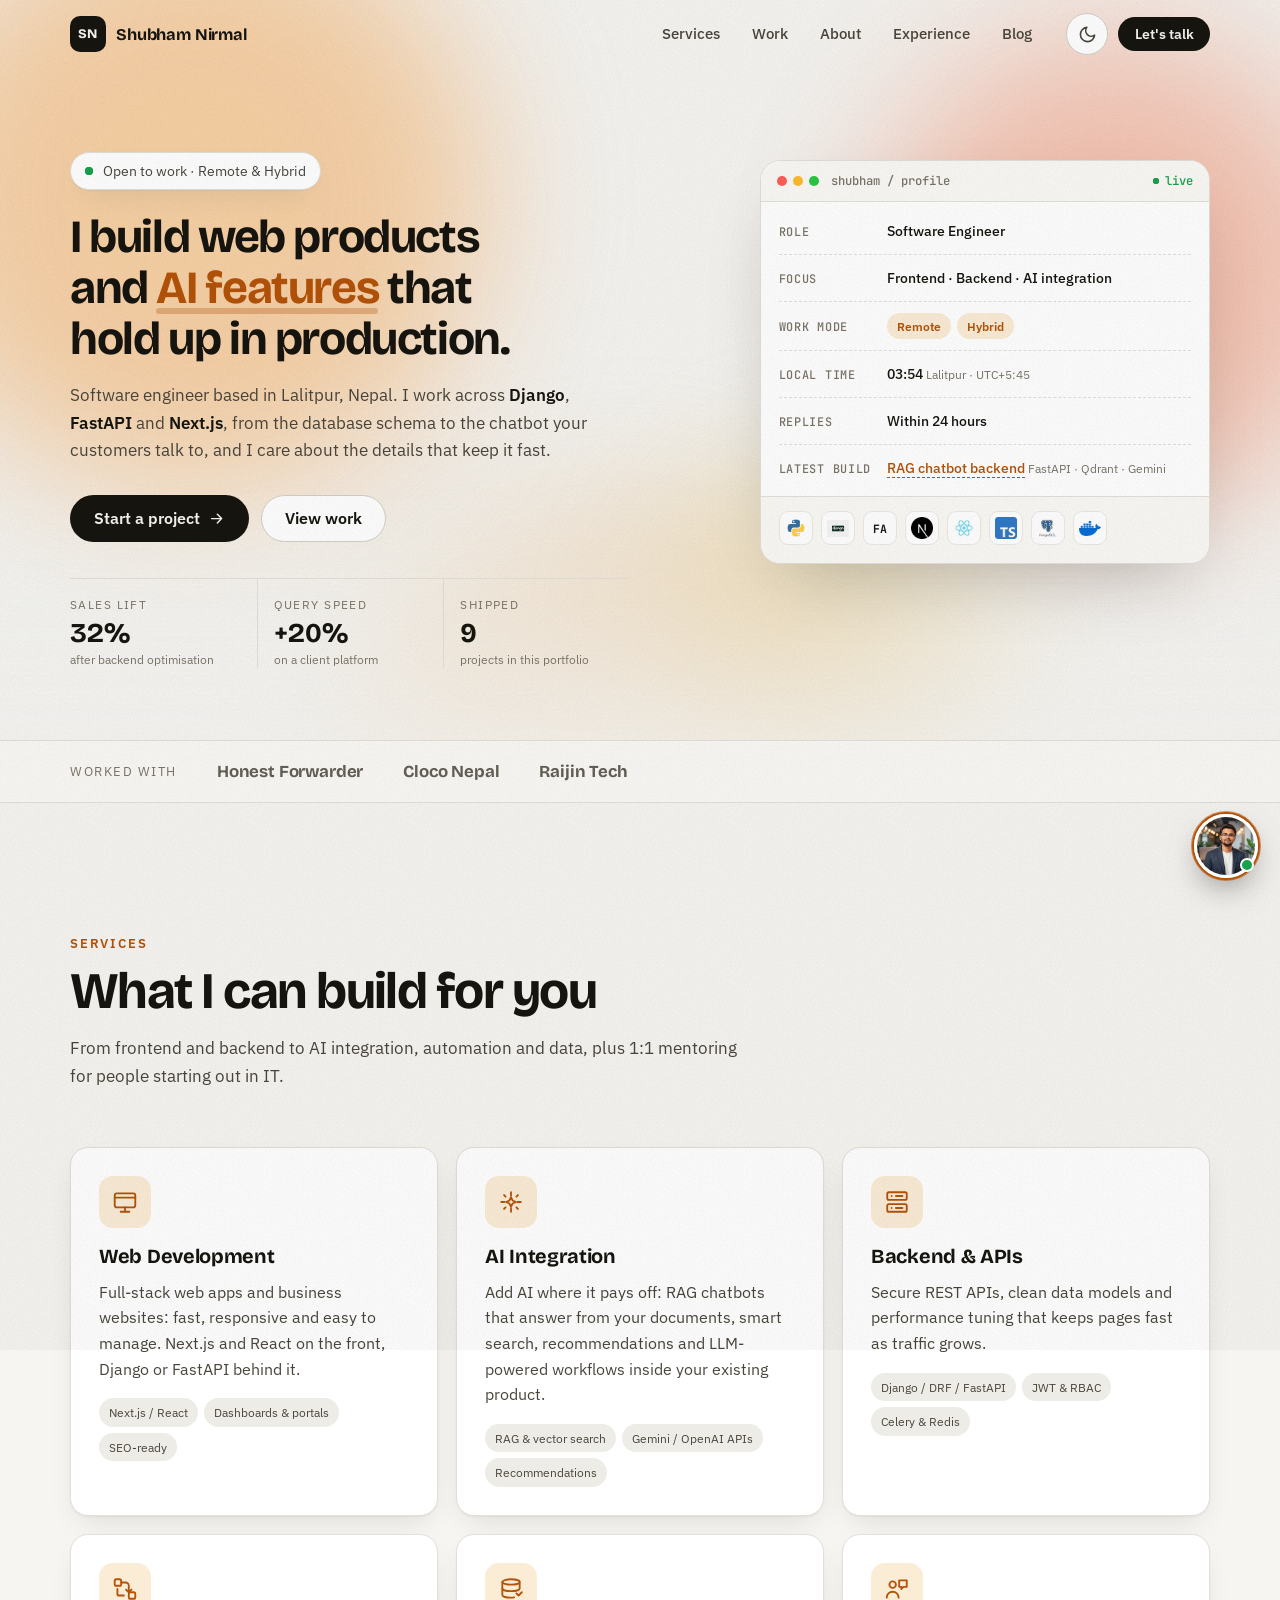
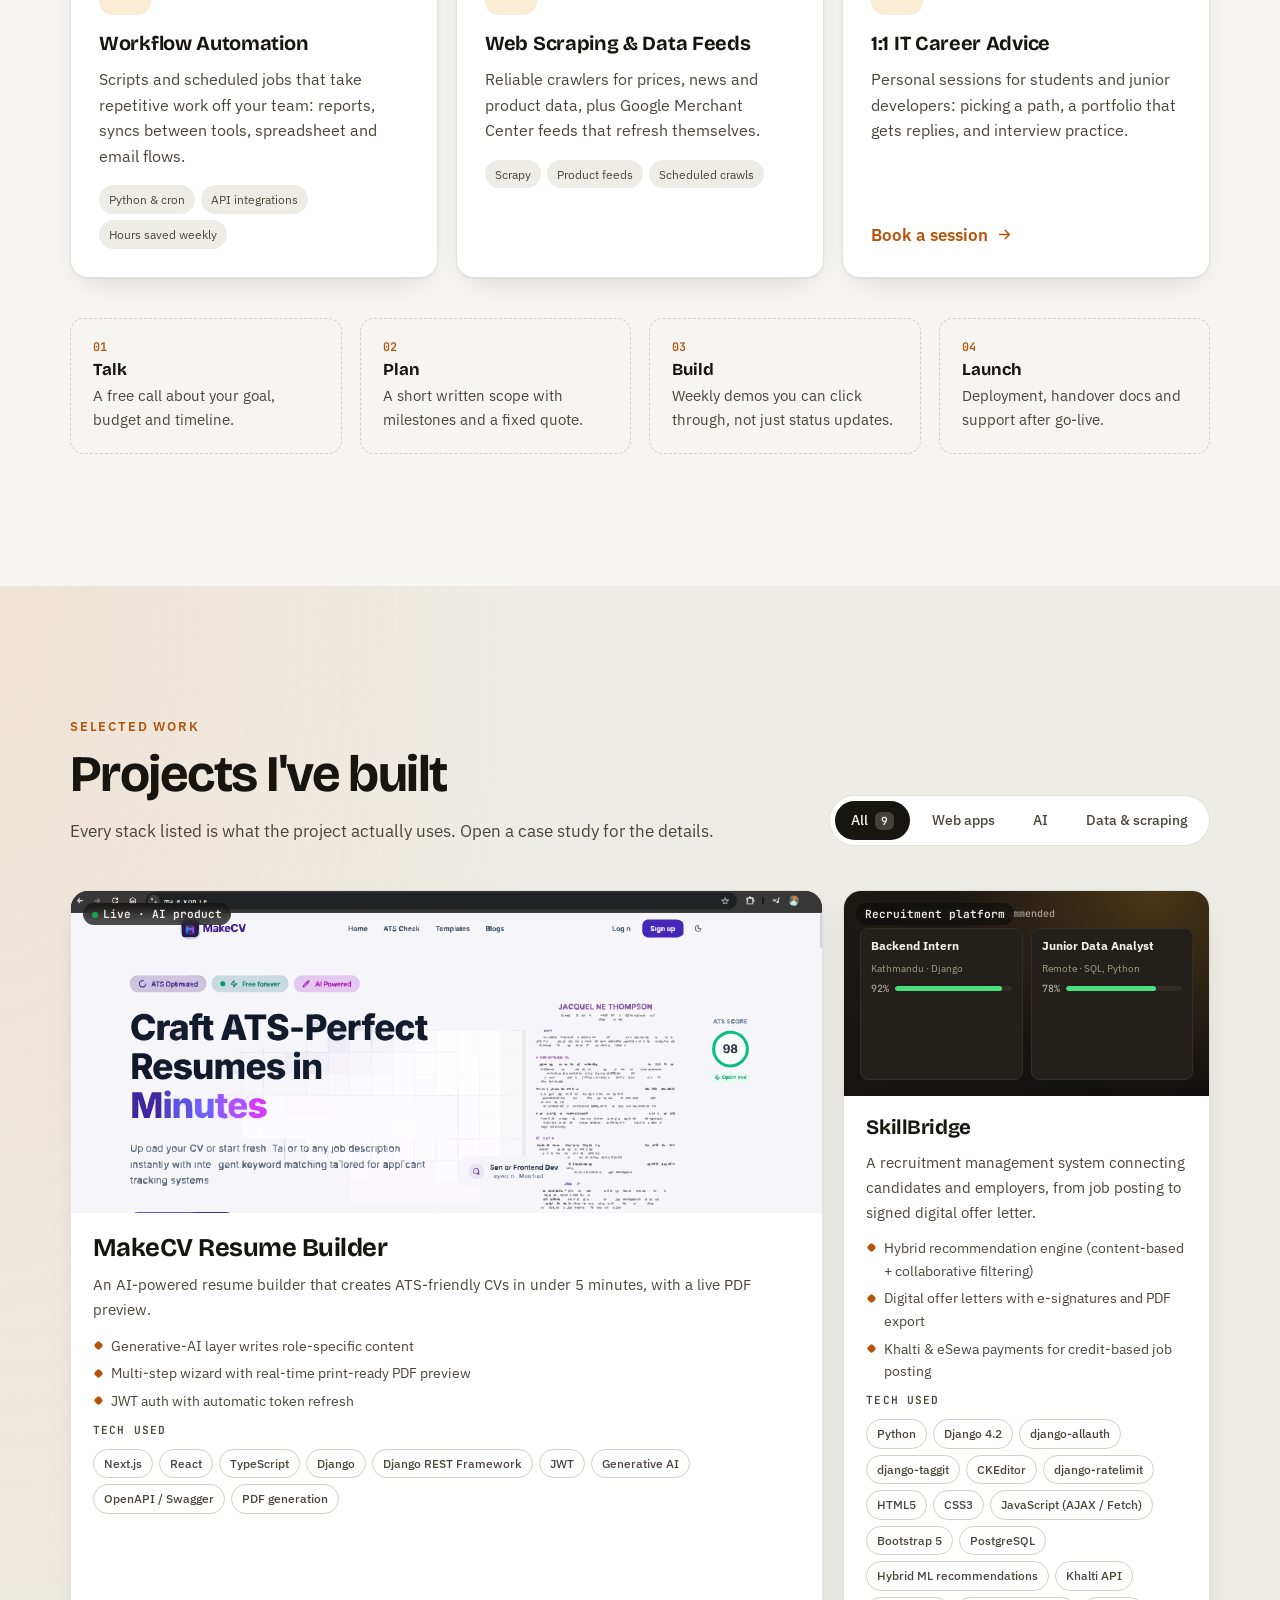
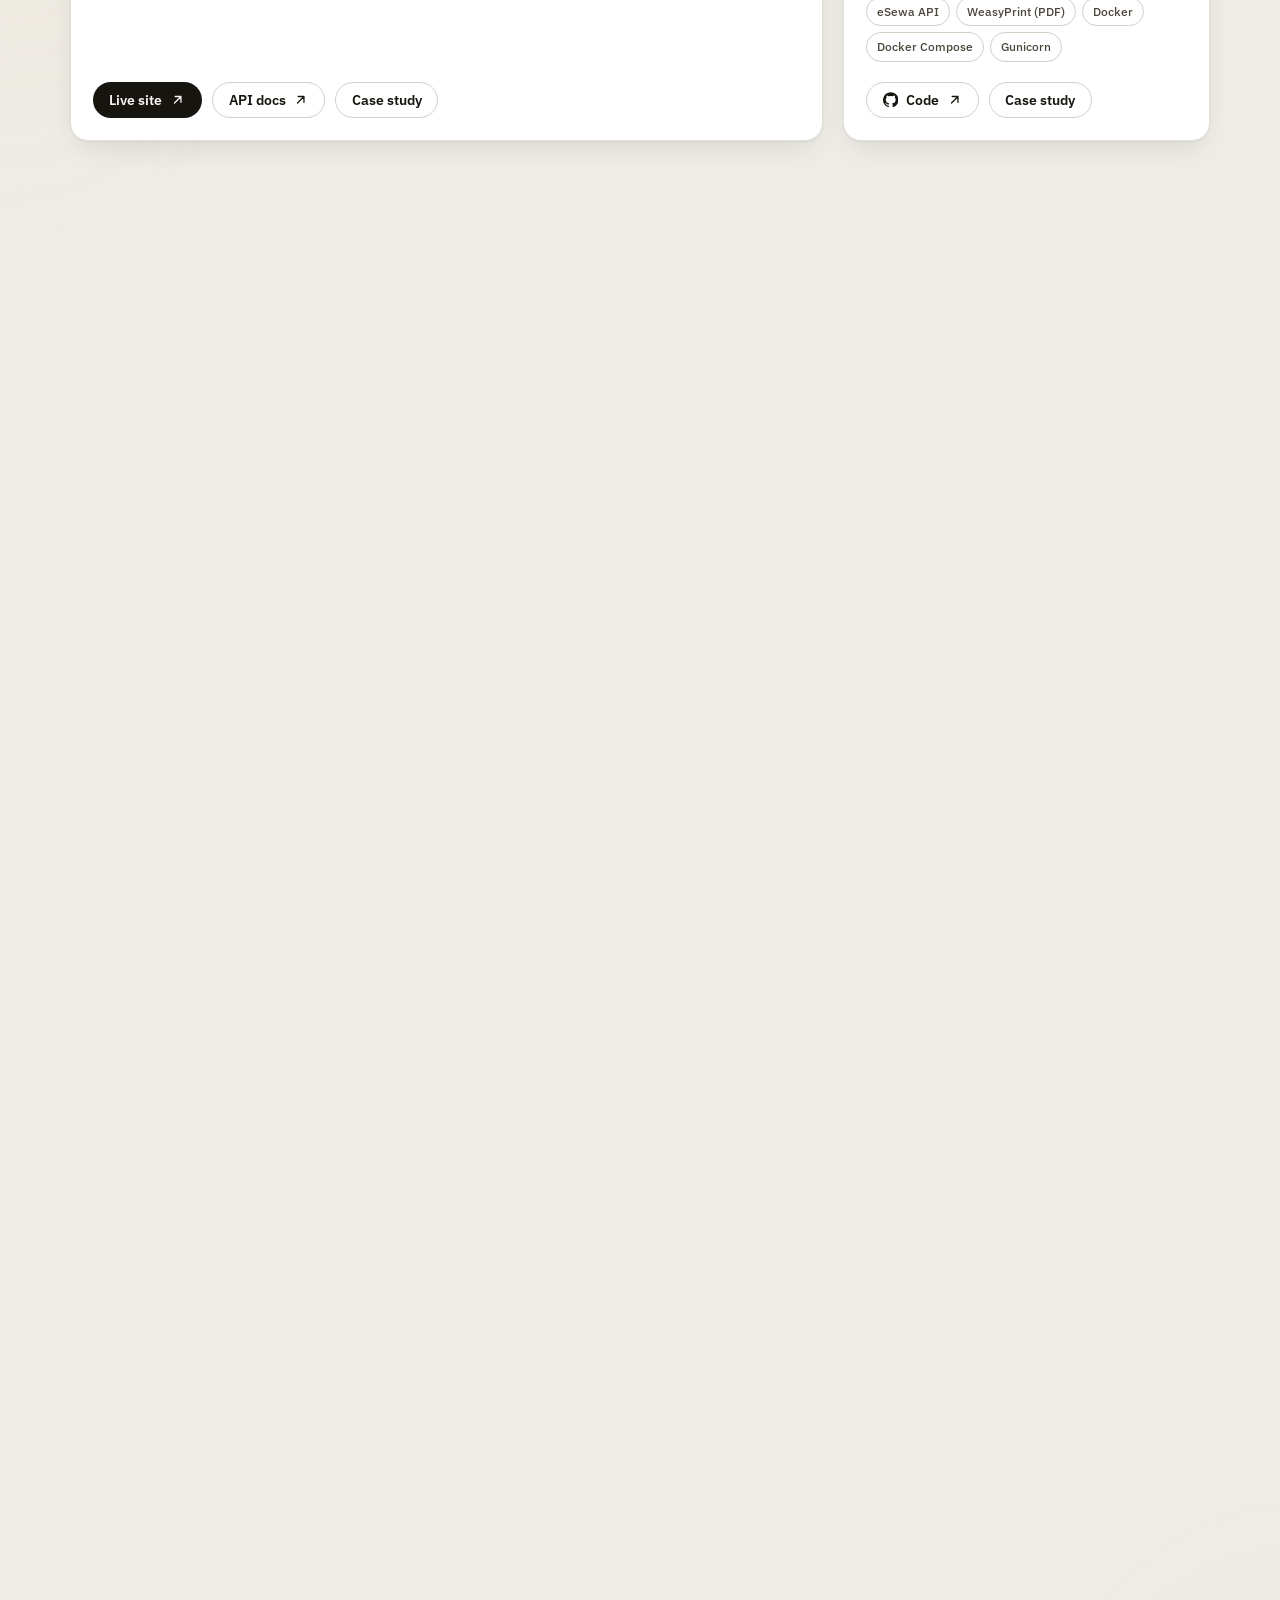
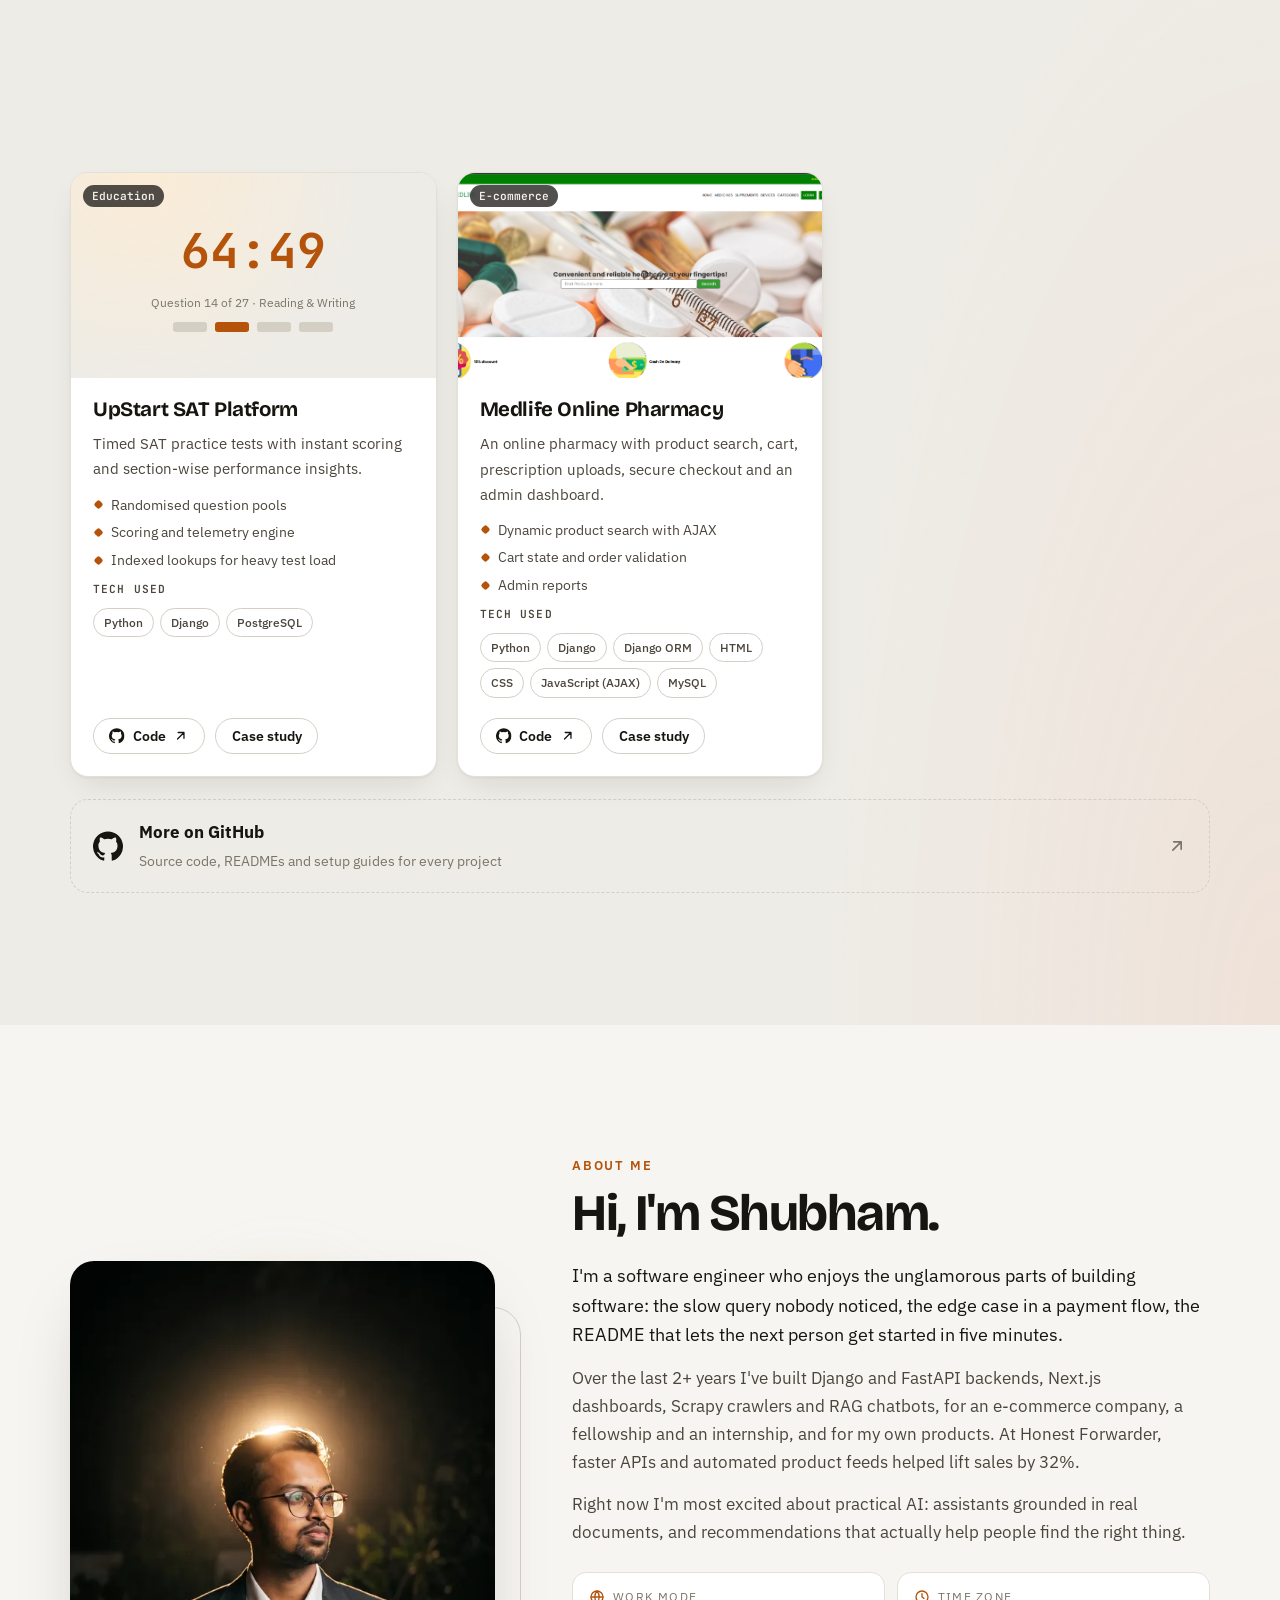
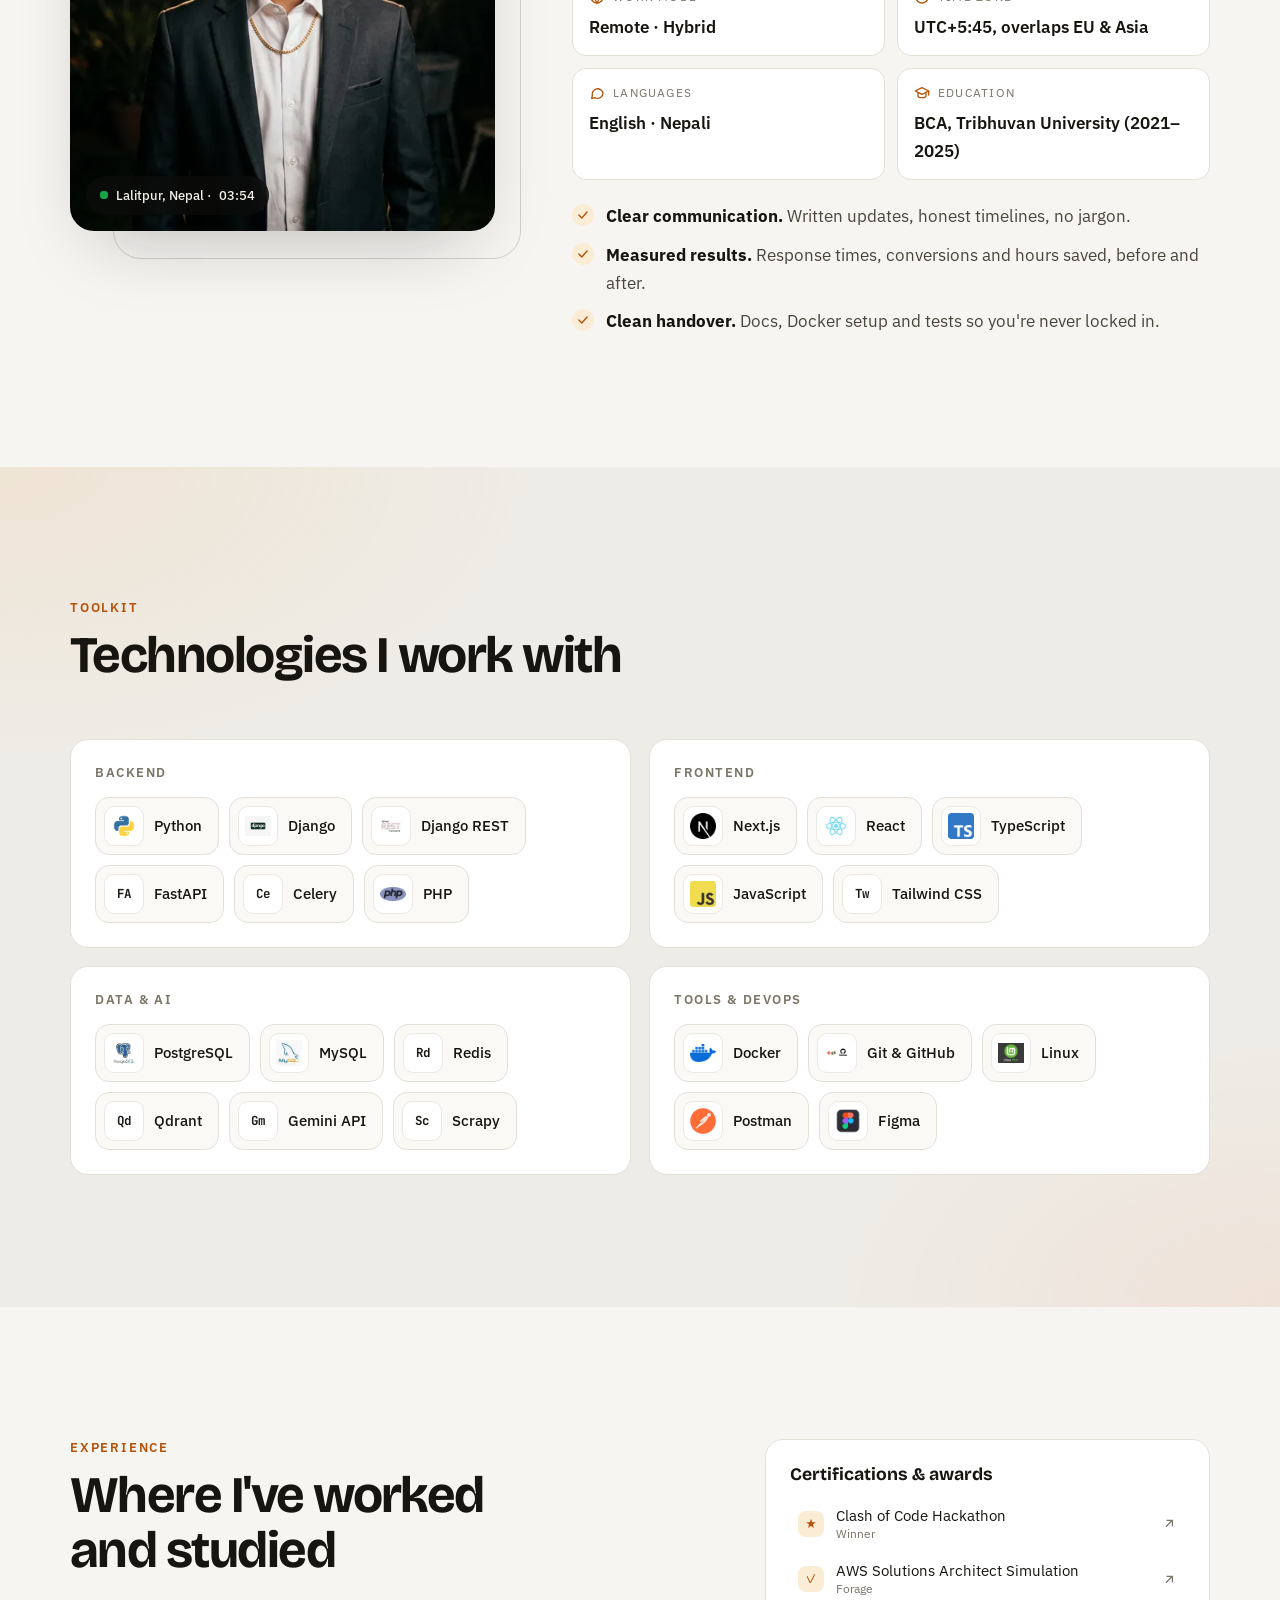
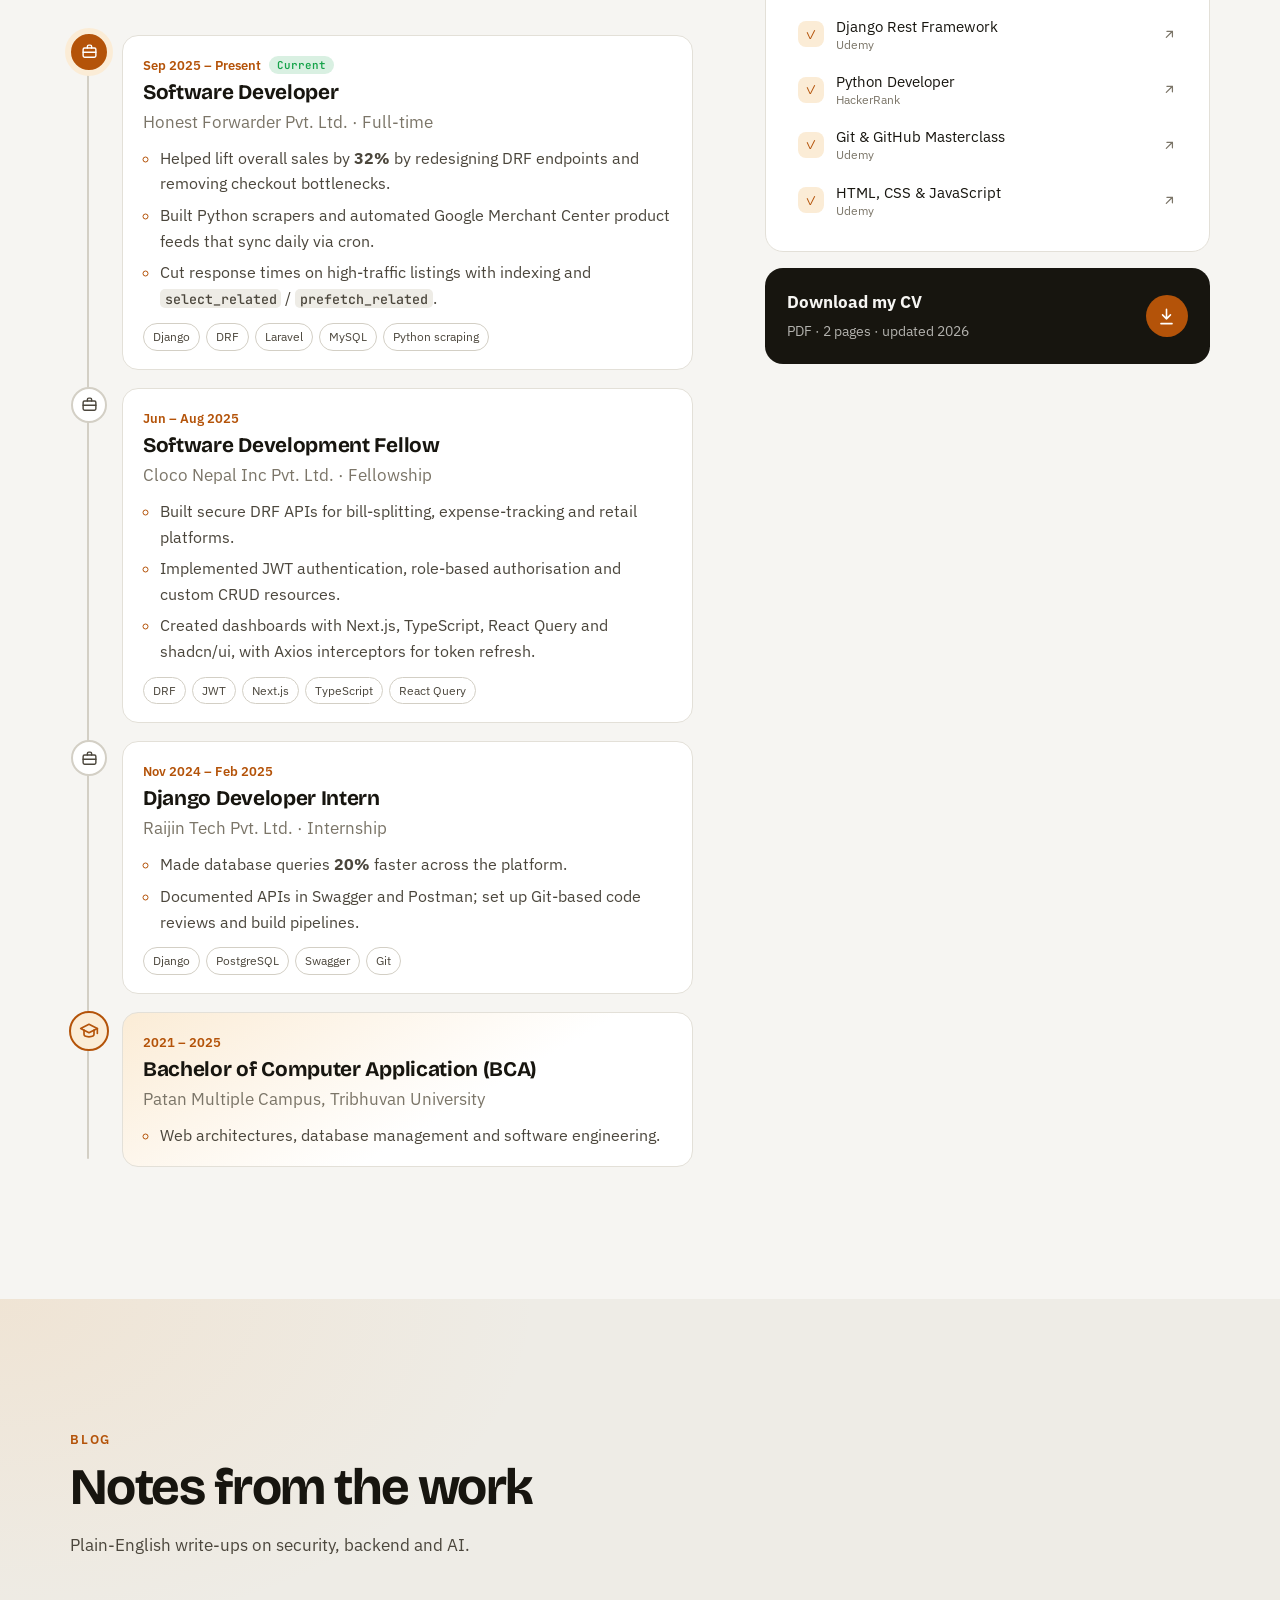
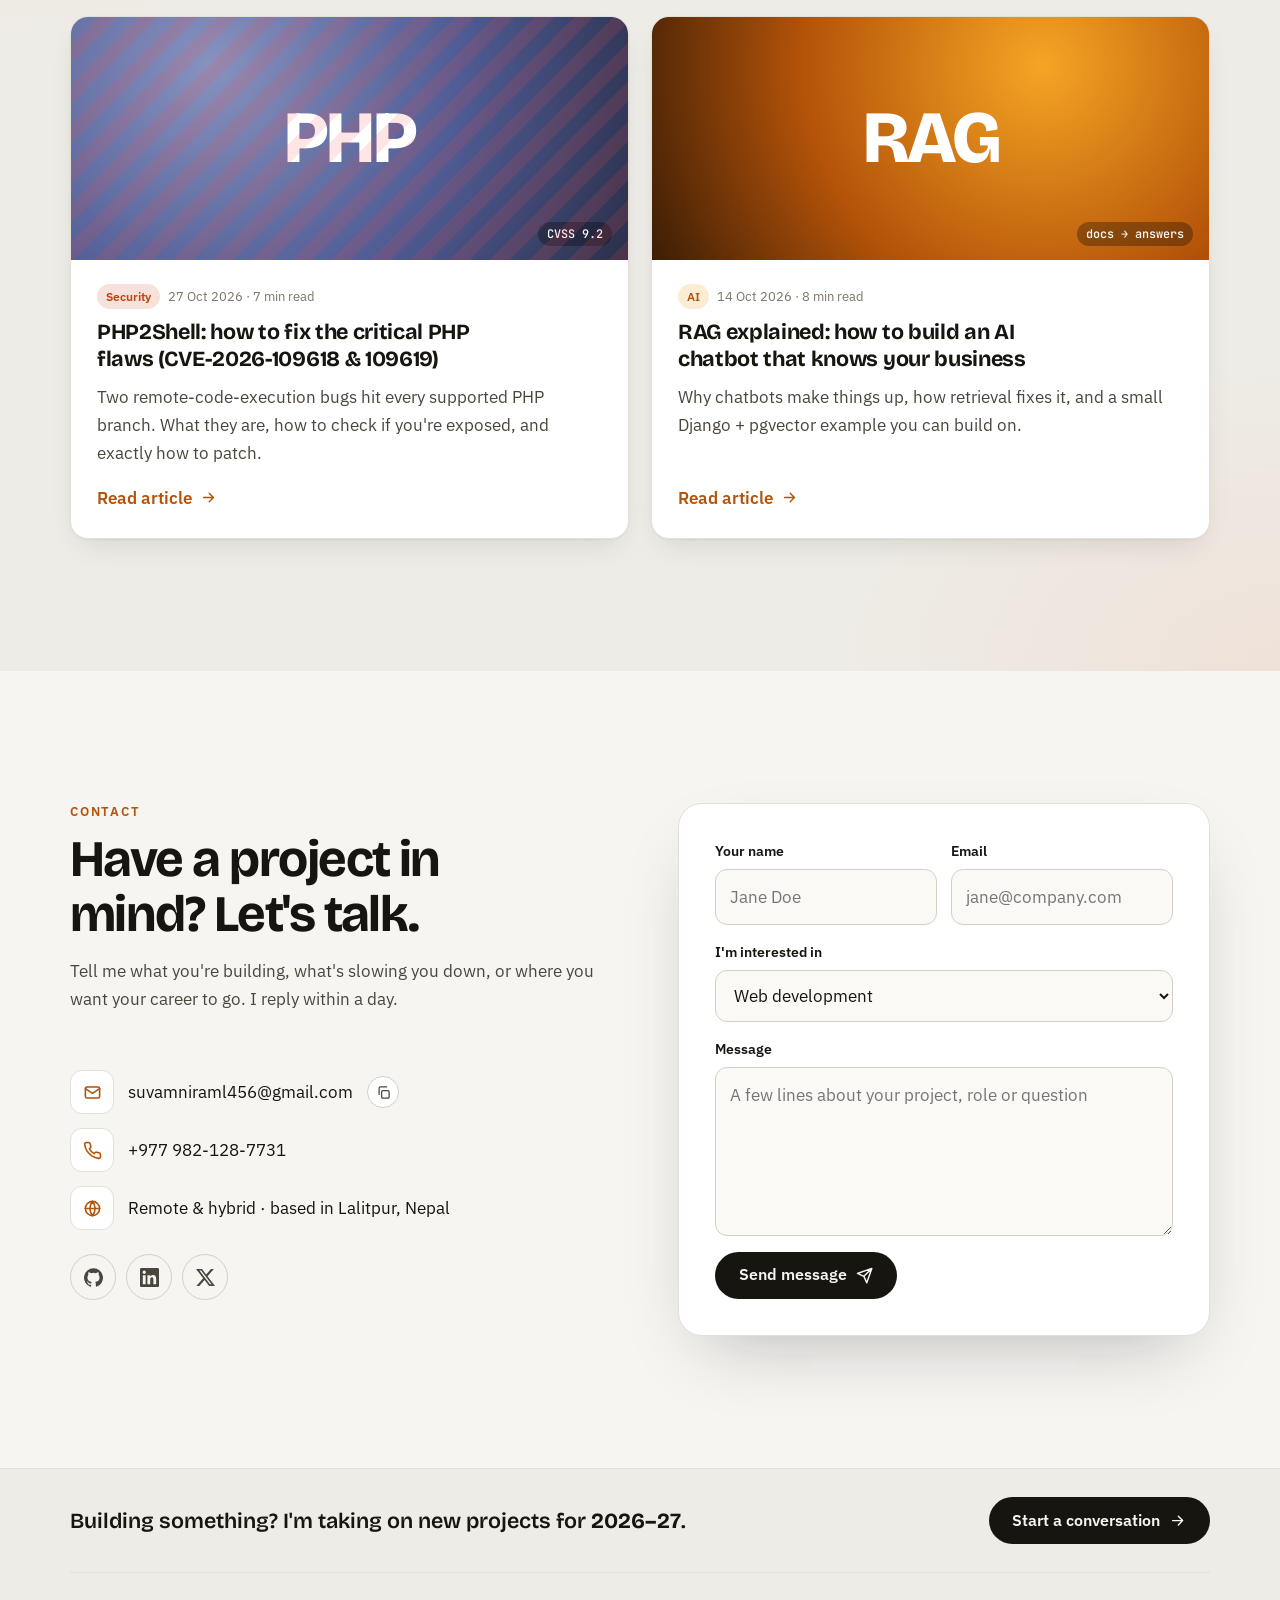
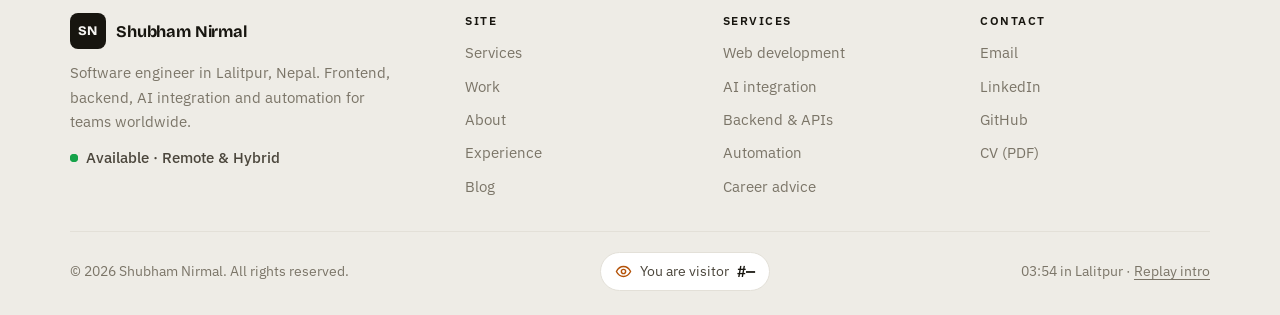
==== commit d9e6790b: "feat(ui): replace dot grid with gradient mesh and film grain background" ====
--- a/index.html
+++ b/index.html
@@ -165,7 +165,7 @@
 
     <!-- ============ HERO ============ -->
     <section class="hero">
-      <div class="hero-grid-bg" aria-hidden="true"></div>
+      <div class="hero-grid-bg mesh" aria-hidden="true"><i class="b1"></i><i class="b2"></i><i class="b3"></i><i class="b4"></i></div>
       <div class="wrap hero-grid">
         <div class="hero-copy">
           <p class="eyebrow"><span class="status-dot"></span> Open to work · Remote &amp; Hybrid</p>
--- a/style/style.css
+++ b/style/style.css
@@ -859,3 +859,49 @@
 .work-head > * { min-width: 0; max-width: 100%; }
 @media (max-width: 680px) { .filters { scrollbar-width: none; } .filters::-webkit-scrollbar { display: none; } }
 #about { overflow-x: clip; }
+
+/* ==========================================================================
+   v5: gradient-mesh background + grain, Play game link + modal, smaller chat
+   ========================================================================== */
+:root { --m1: #f7b267; --m2: #f4845f; --m3: #f2d0a4; --m4: #e9c46a; --mesh-o: .55; --grain-o: .06; }
+@media (prefers-color-scheme: dark) { :root:not([data-theme="light"]) { --m1: #b45309; --m2: #9a3412; --m3: #6b3a1e; --m4: #5b2a4a; --mesh-o: .45; --grain-o: .08; } }
+:root[data-theme="dark"] { --m1: #b45309; --m2: #9a3412; --m3: #6b3a1e; --m4: #5b2a4a; --mesh-o: .45; --grain-o: .08; }
+
+/* hero: soft drifting colour blobs instead of the dot grid */
+.hero-grid-bg.mesh { background: none; mask-image: none; -webkit-mask-image: none; overflow: hidden; }
+.hero-grid-bg.mesh i {
+  position: absolute; display: block; border-radius: 50%; filter: blur(70px); opacity: var(--mesh-o);
+  will-change: transform; animation: mesh-drift 22s ease-in-out infinite alternate;
+}
+.hero-grid-bg.mesh .b1 { width: 46vw; height: 46vw; max-width: 640px; max-height: 640px; left: -8%; top: -12%; background: var(--m1); }
+.hero-grid-bg.mesh .b2 { width: 38vw; height: 38vw; max-width: 540px; max-height: 540px; right: -6%; top: 4%; background: var(--m2); animation-duration: 26s; animation-delay: -6s; opacity: calc(var(--mesh-o) * .8); }
+.hero-grid-bg.mesh .b3 { width: 42vw; height: 42vw; max-width: 600px; max-height: 600px; left: 28%; bottom: -30%; background: var(--m3); animation-duration: 30s; animation-delay: -12s; }
+.hero-grid-bg.mesh .b4 { width: 26vw; height: 26vw; max-width: 380px; max-height: 380px; right: 22%; bottom: 0; background: var(--m4); animation-duration: 18s; animation-delay: -3s; opacity: calc(var(--mesh-o) * .7); }
+@keyframes mesh-drift {
+  0%   { transform: translate3d(0, 0, 0) scale(1); }
+  50%  { transform: translate3d(6vw, 4vh, 0) scale(1.12); }
+  100% { transform: translate3d(-4vw, 7vh, 0) scale(.94); }
+}
+.hero::before { display: none; }
+/* fade the mesh into the page below the hero */
+.hero-grid-bg.mesh::after { content: ""; position: absolute; inset: auto 0 0 0; height: 40%; background: linear-gradient(to bottom, transparent, var(--bg)); }
+
+/* quieter version on alternate sections so the page doesn't go flat */
+.section-alt {
+  background:
+    radial-gradient(60% 50% at 0% 0%, color-mix(in srgb, var(--m1) 14%, transparent), transparent 70%),
+    radial-gradient(50% 45% at 100% 100%, color-mix(in srgb, var(--m2) 10%, transparent), transparent 70%),
+    var(--bg-2);
+}
+
+/* film grain over everything (very light, no clicks blocked) */
+body::after {
+  content: ""; position: fixed; inset: -50%; z-index: 250; pointer-events: none; opacity: var(--grain-o);
+  background-image: url("data:image/svg+xml,%3Csvg xmlns='http://www.w3.org/2000/svg' width='160' height='160'%3E%3Cfilter id='n'%3E%3CfeTurbulence type='fractalNoise' baseFrequency='.9' numOctaves='3' stitchTiles='stitch'/%3E%3CfeColorMatrix values='0 0 0 0 0  0 0 0 0 0  0 0 0 0 0  0 0 0 1 0'/%3E%3C/filter%3E%3Crect width='100%25' height='100%25' filter='url(%23n)'/%3E%3C/svg%3E");
+  animation: grain 1.2s steps(4) infinite;
+}
+@keyframes grain { 0% { transform: translate(0, 0); } 25% { transform: translate(-3%, 2%); } 50% { transform: translate(2%, -3%); } 75% { transform: translate(-2%, -1%); } 100% { transform: translate(0, 0); } }
+
+@media (prefers-reduced-motion: reduce) {
+  .hero-grid-bg.mesh i, body::after { animation: none !important; }
+}
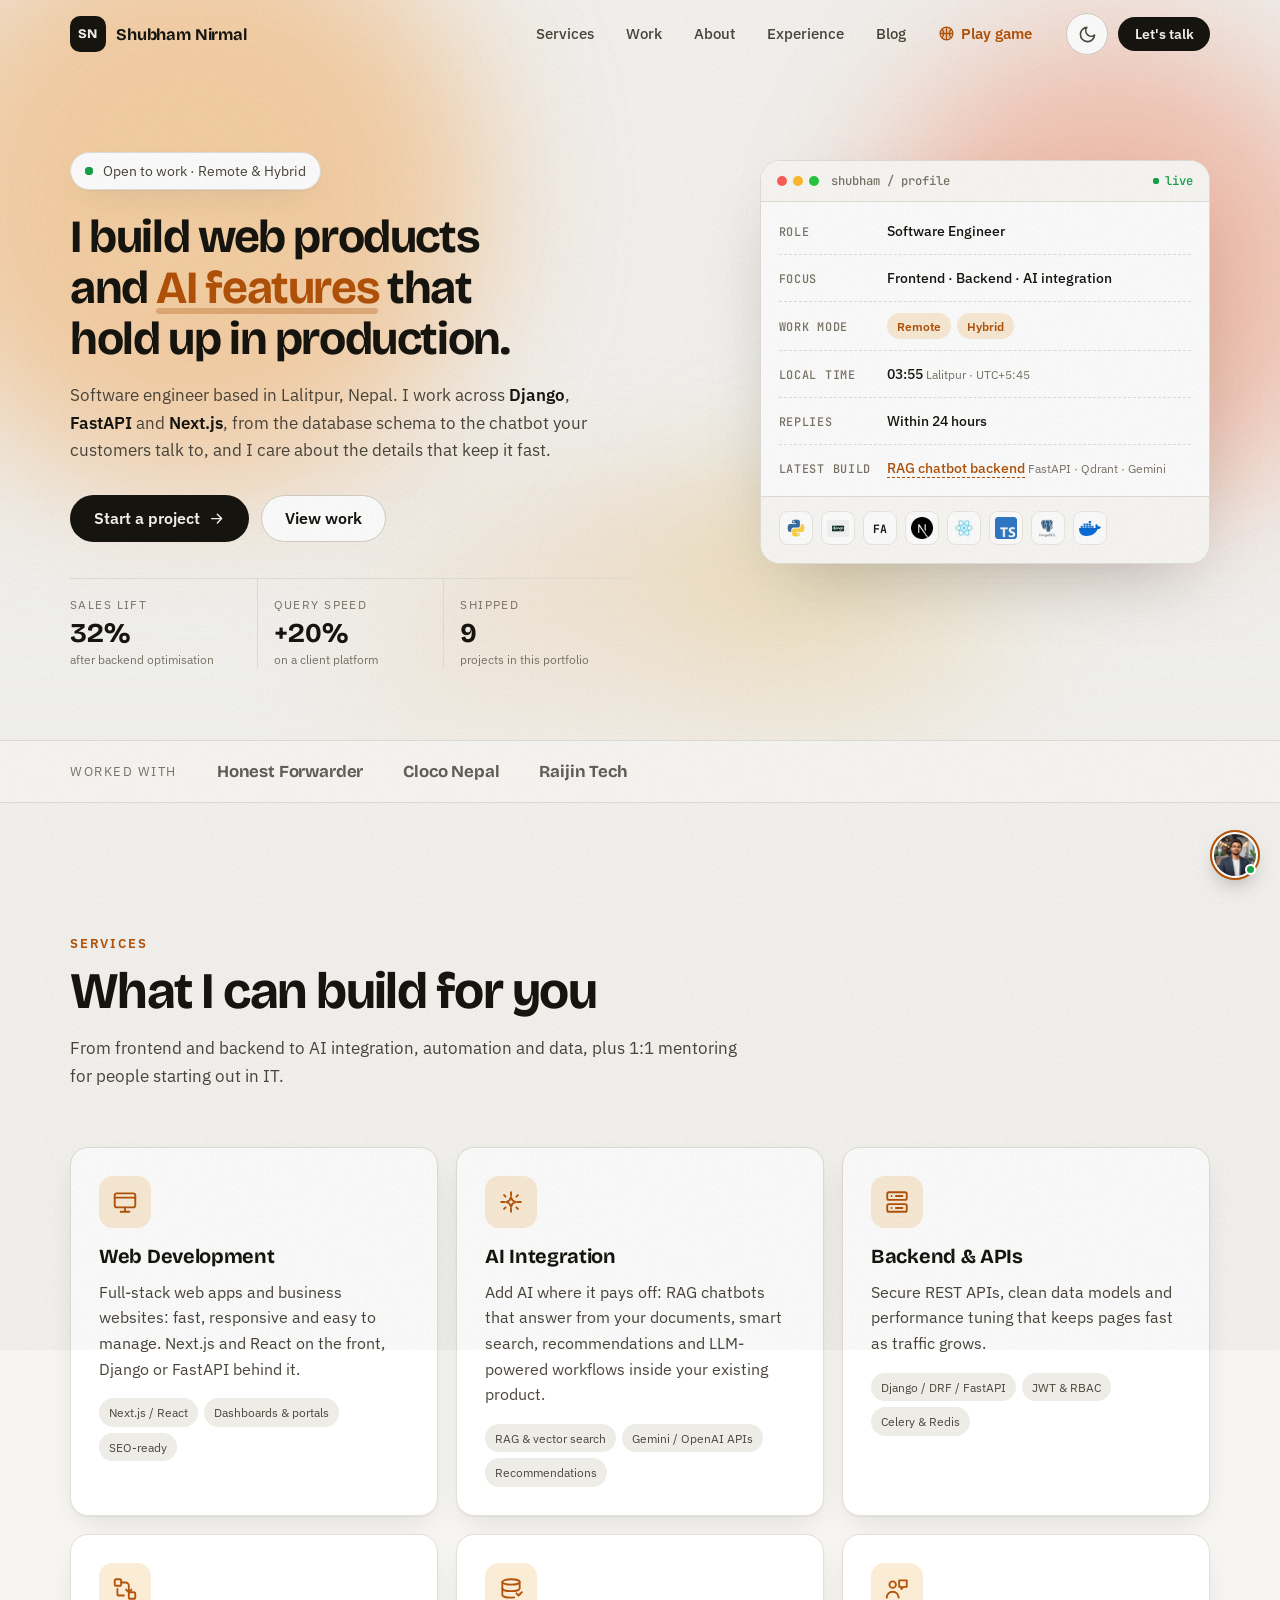
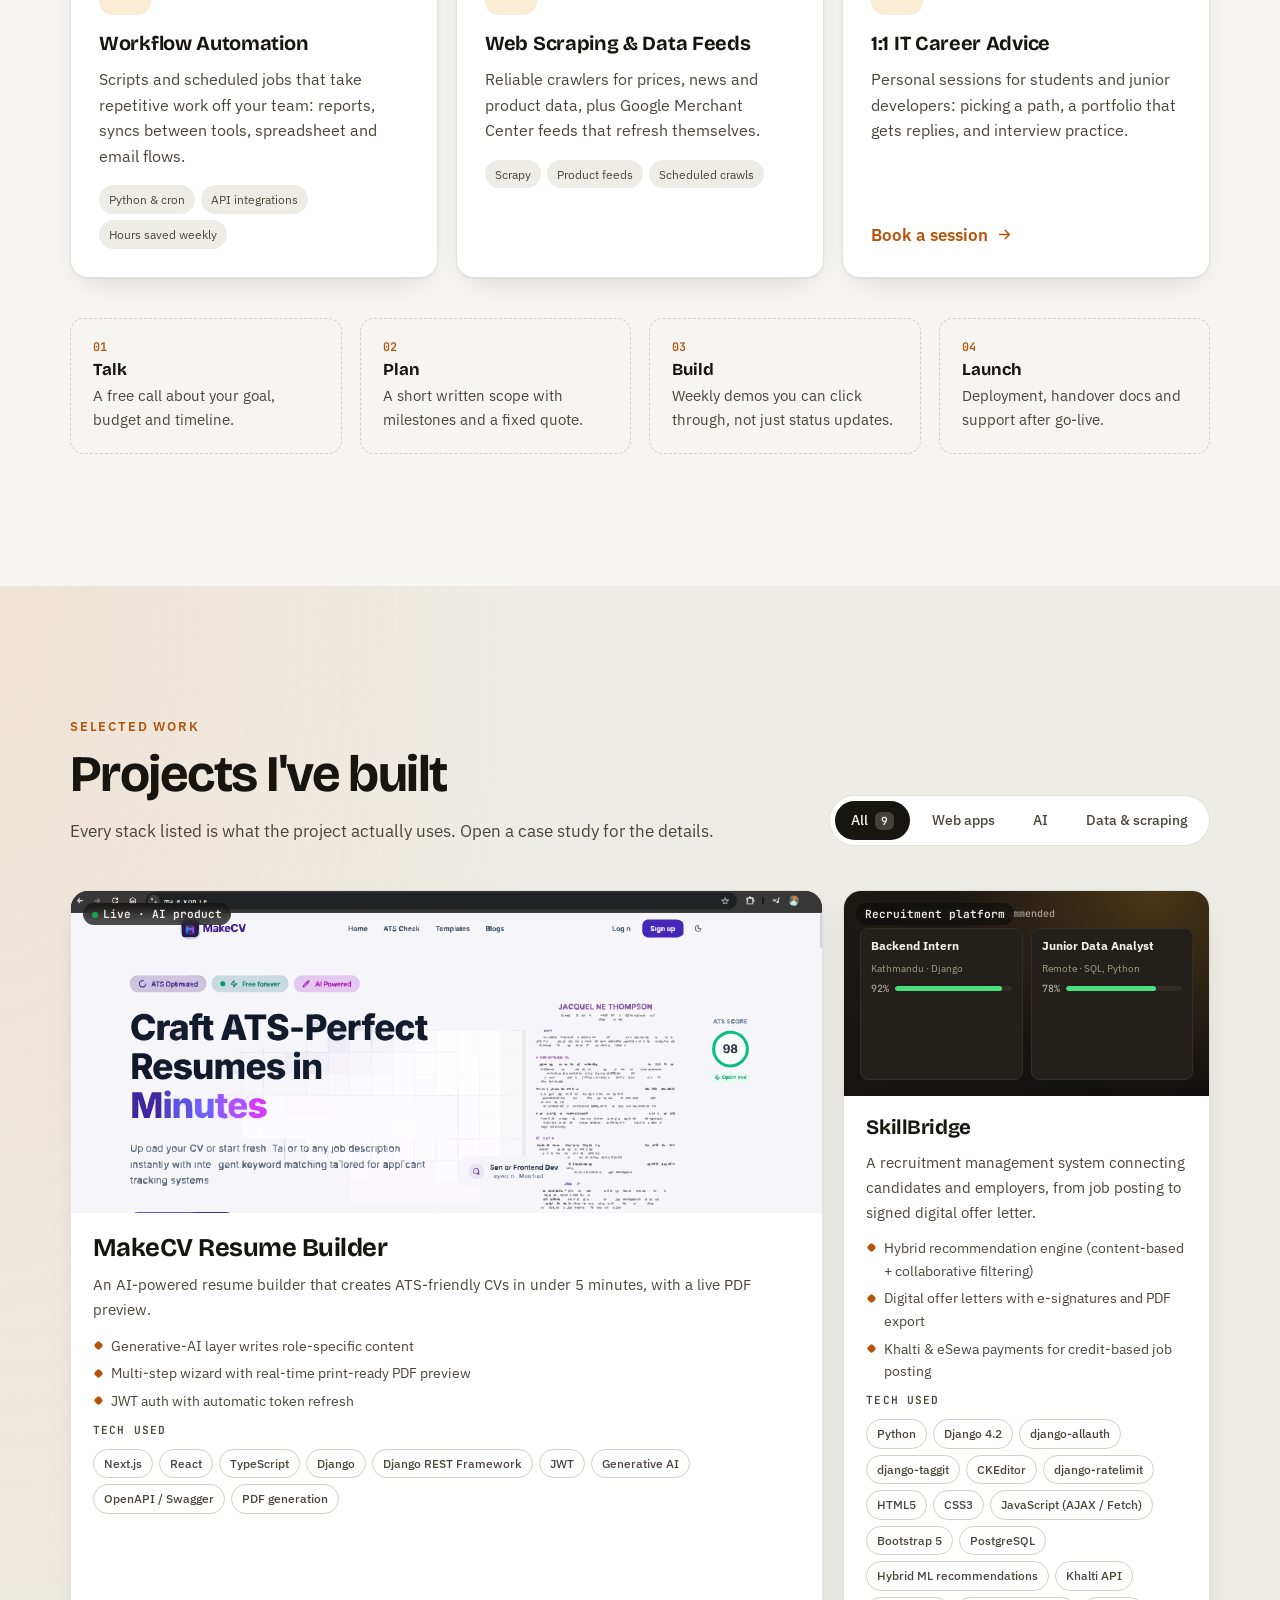
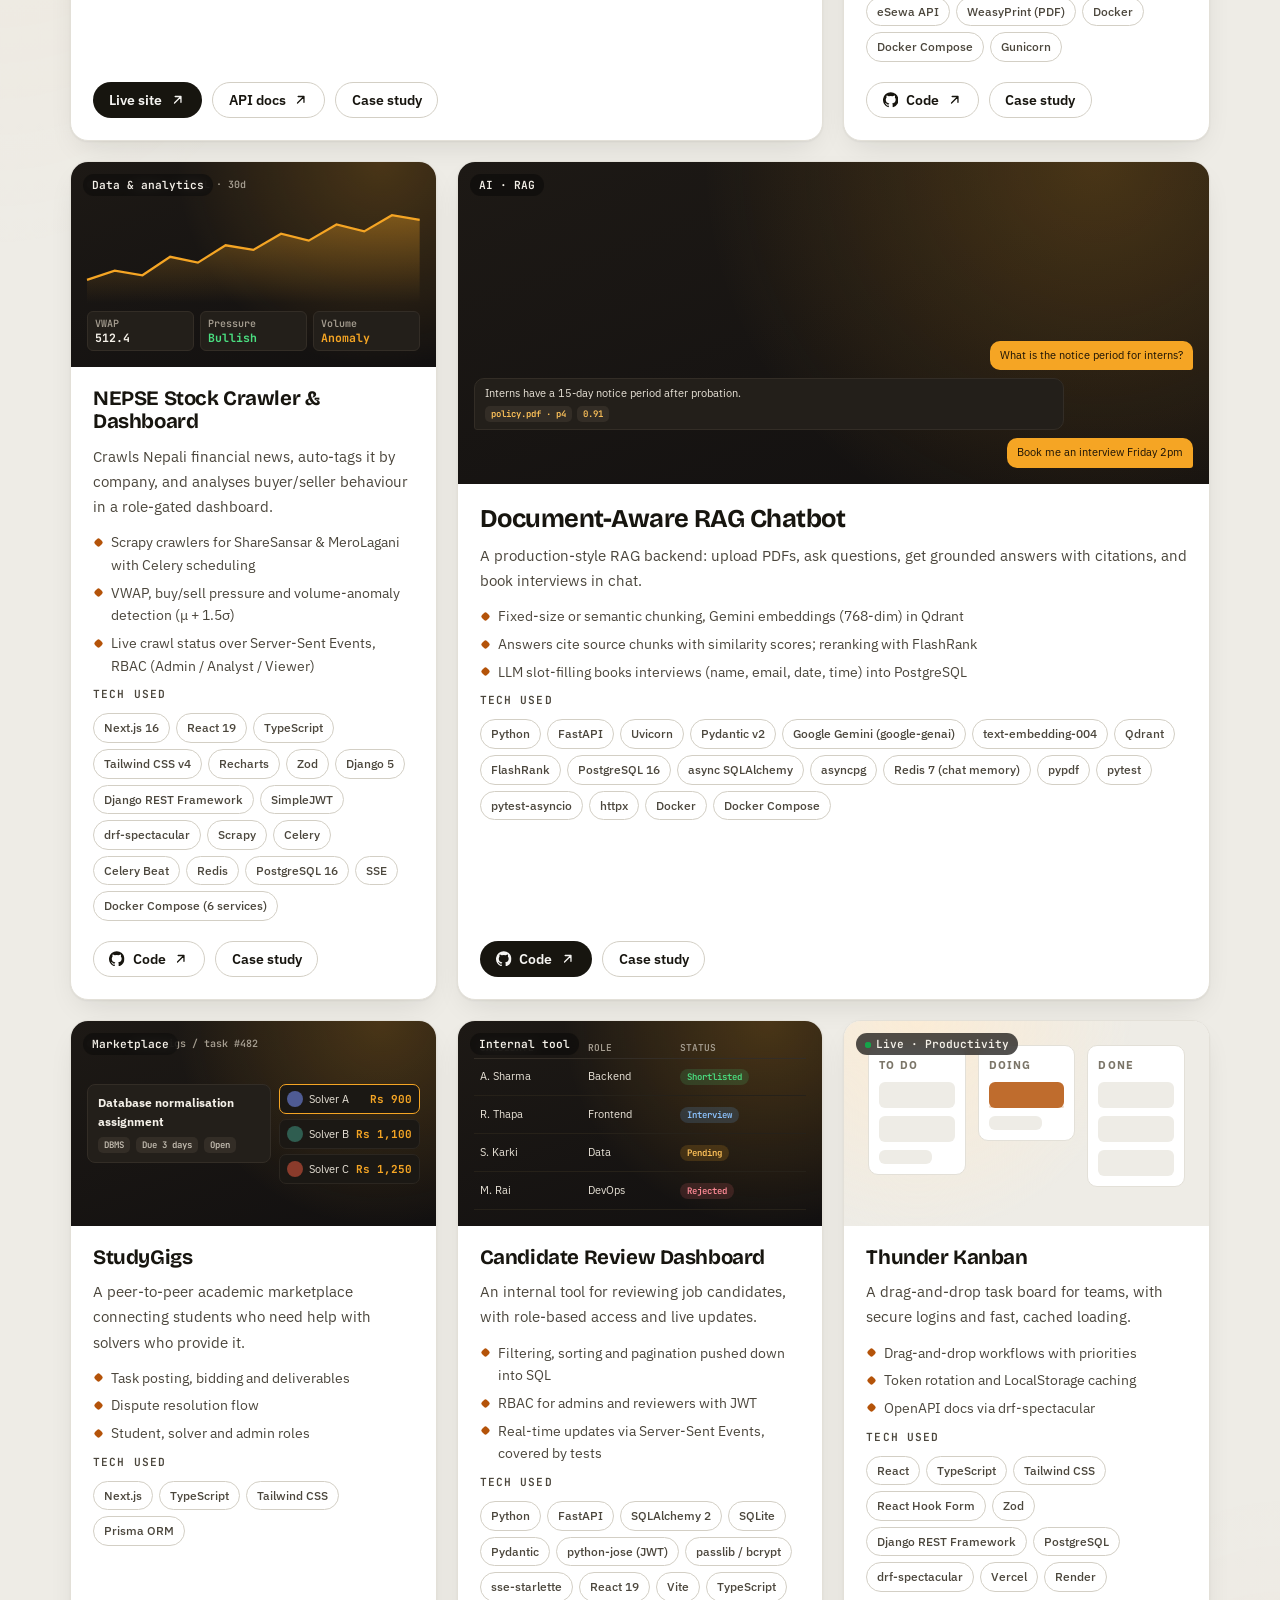
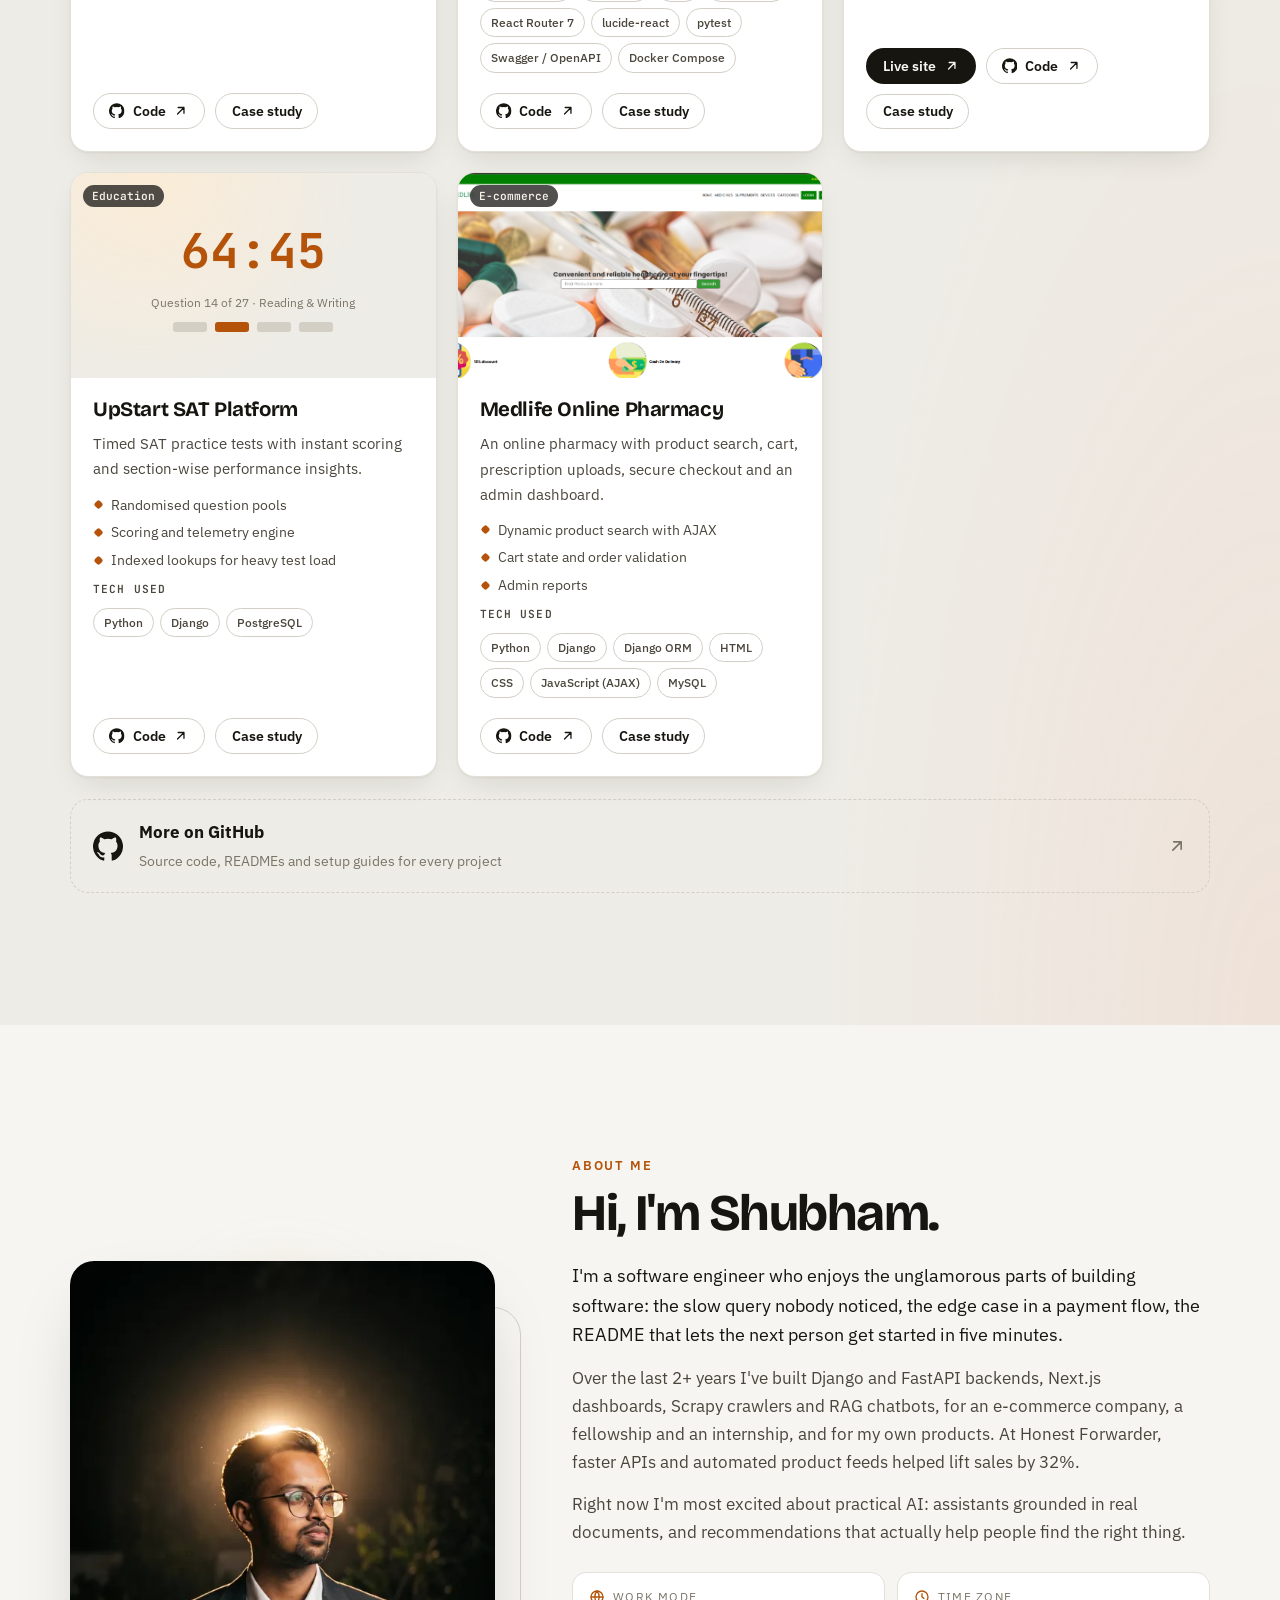
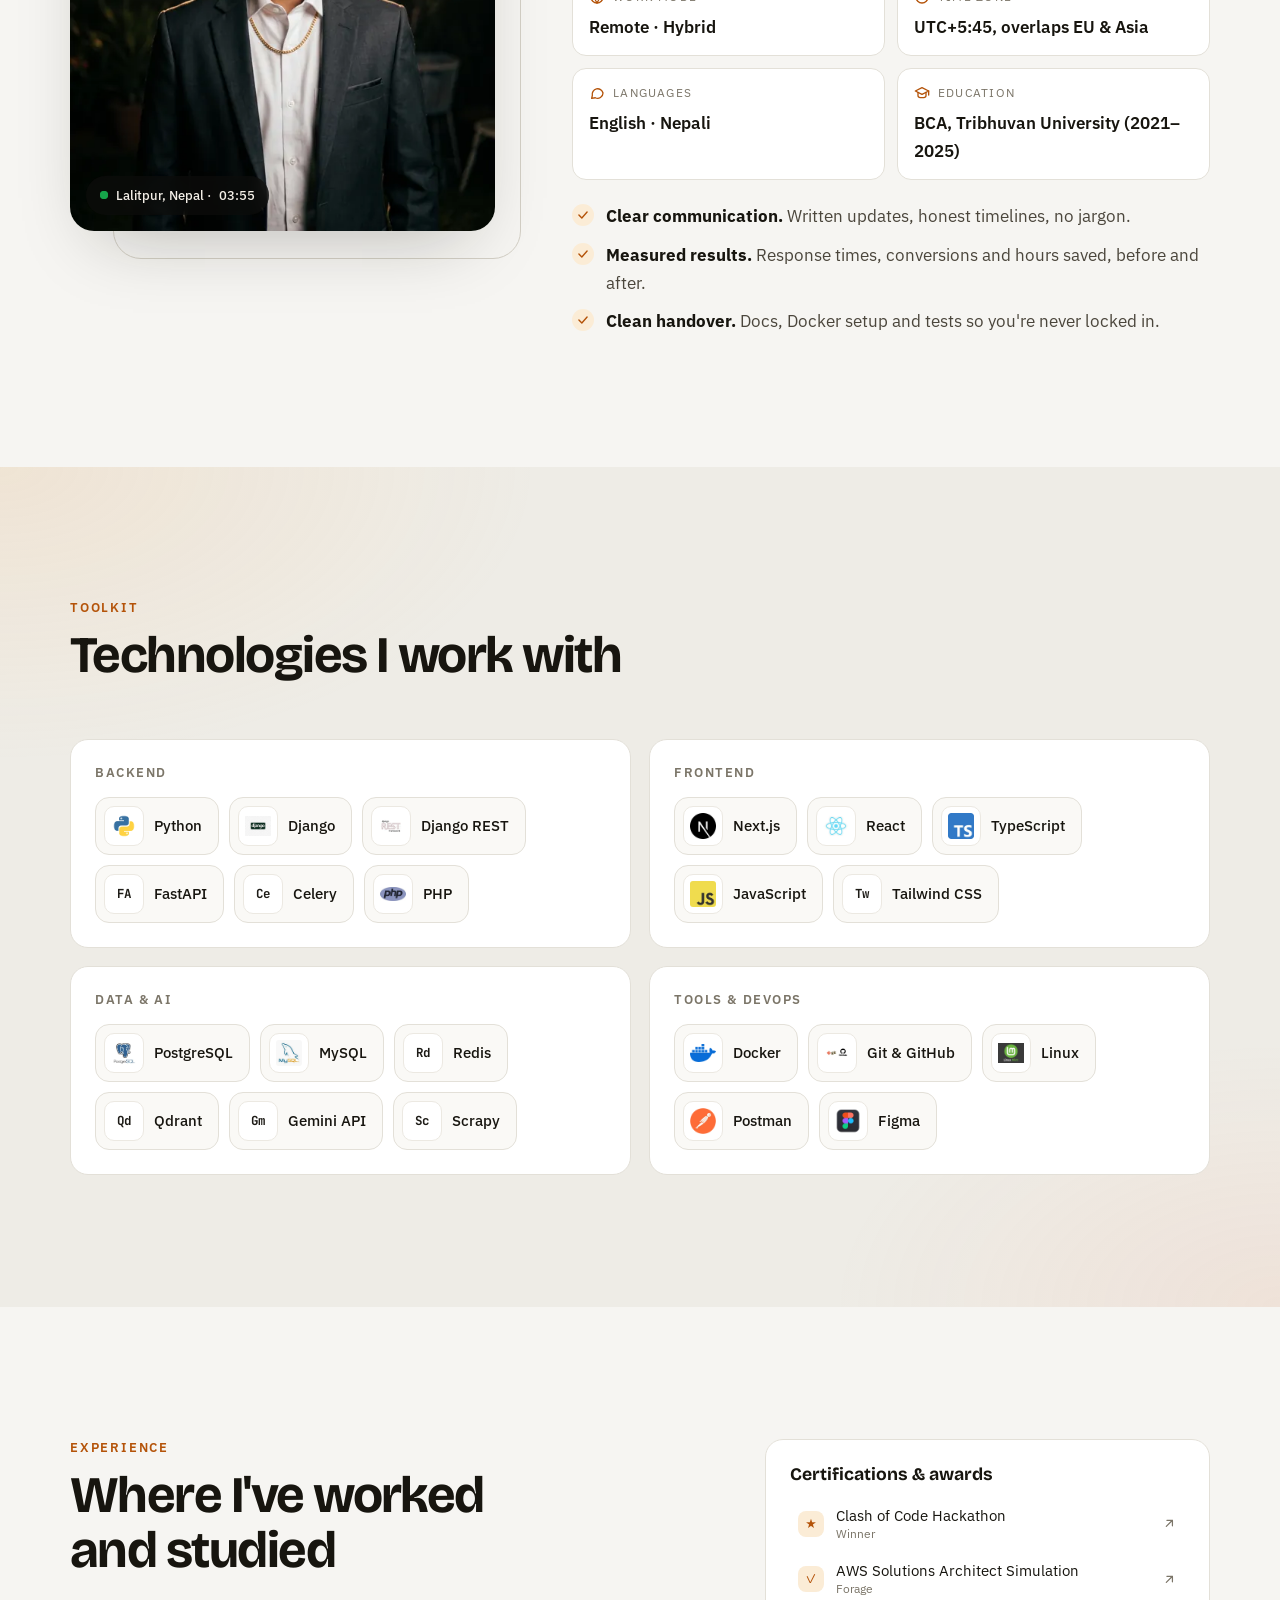
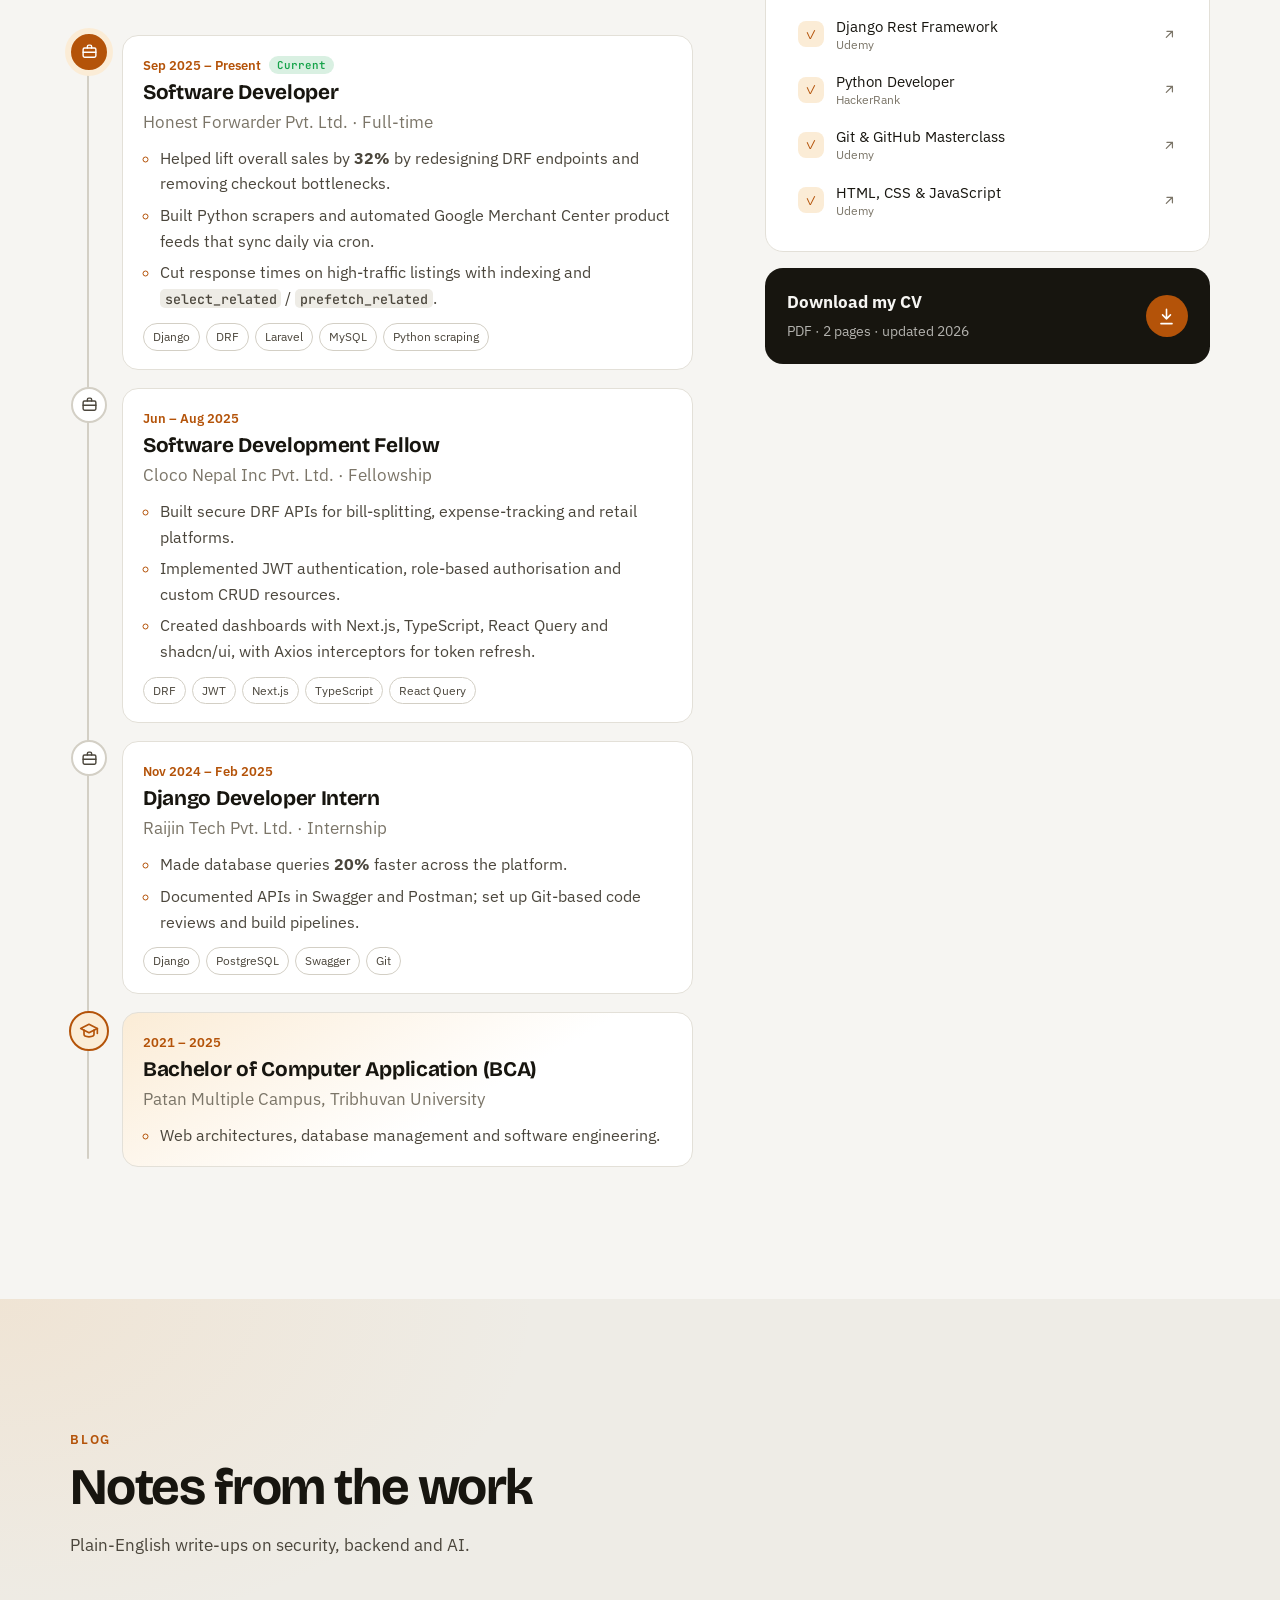
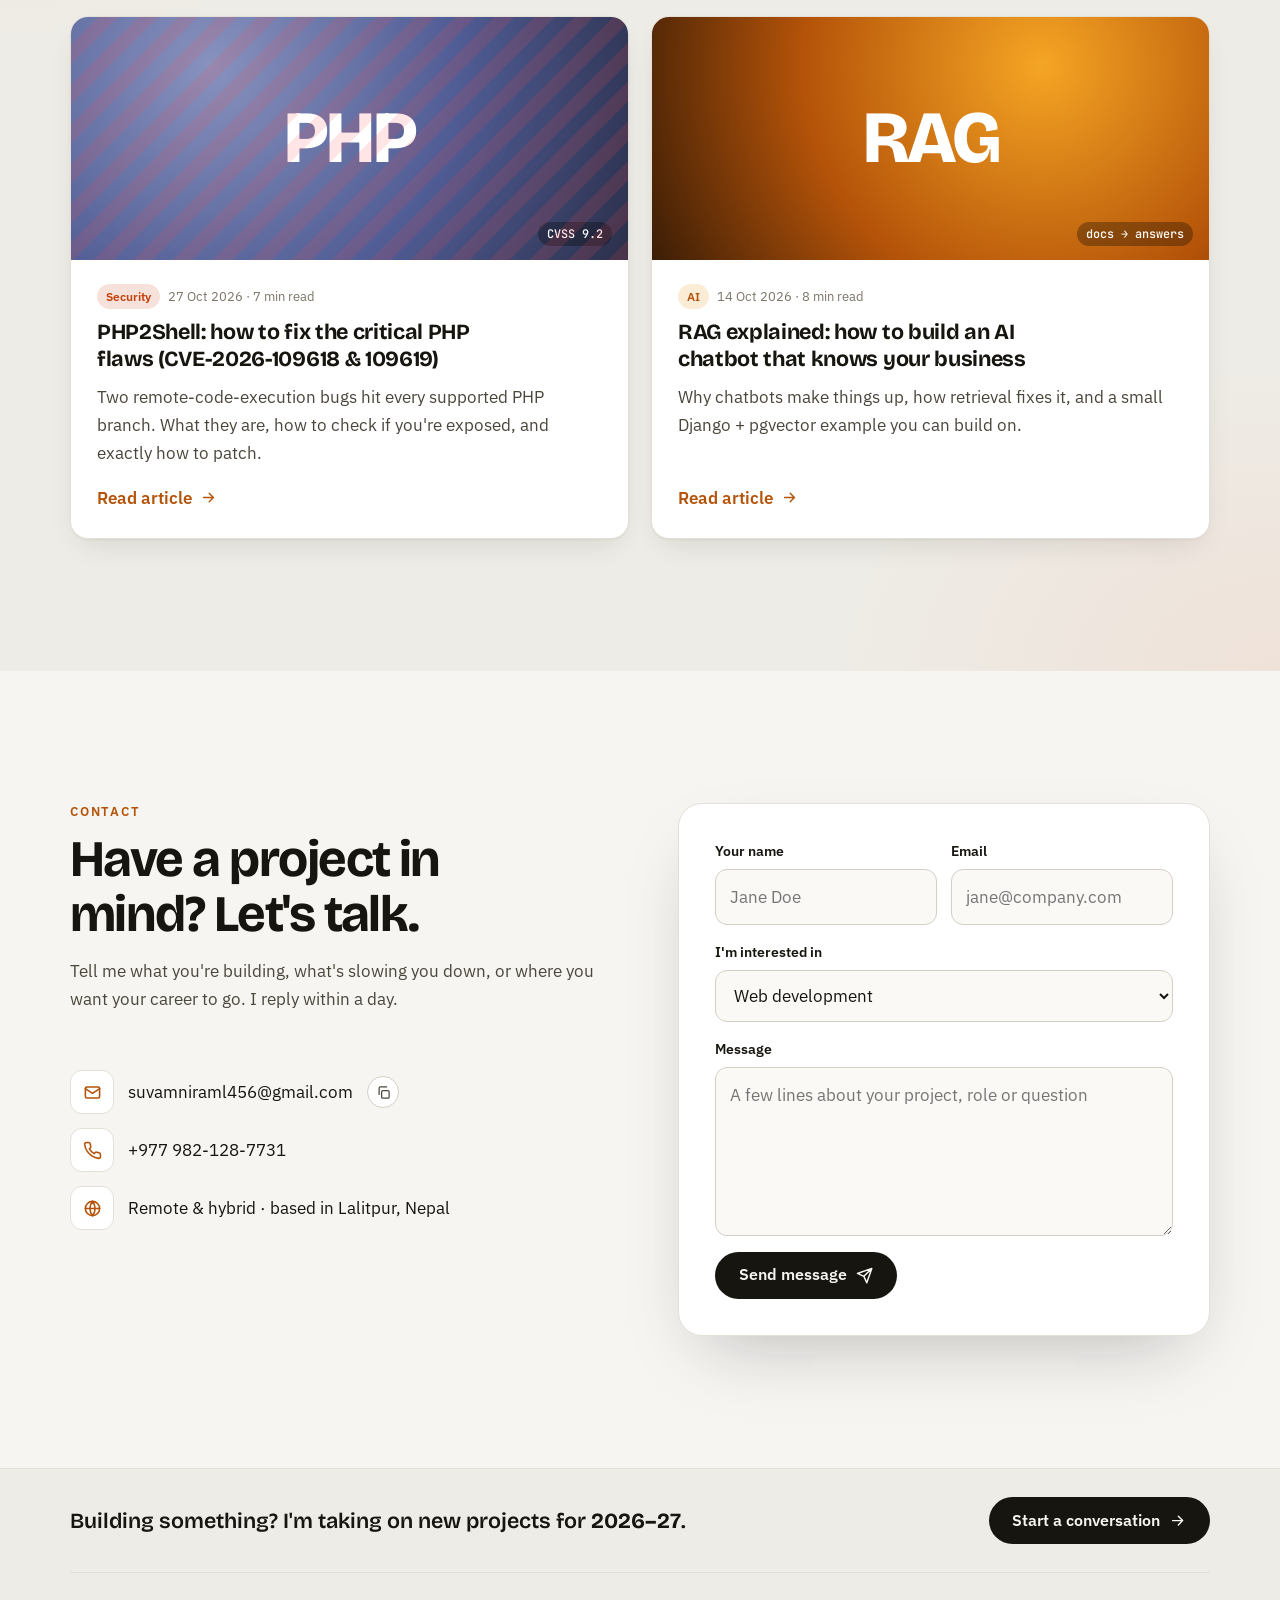
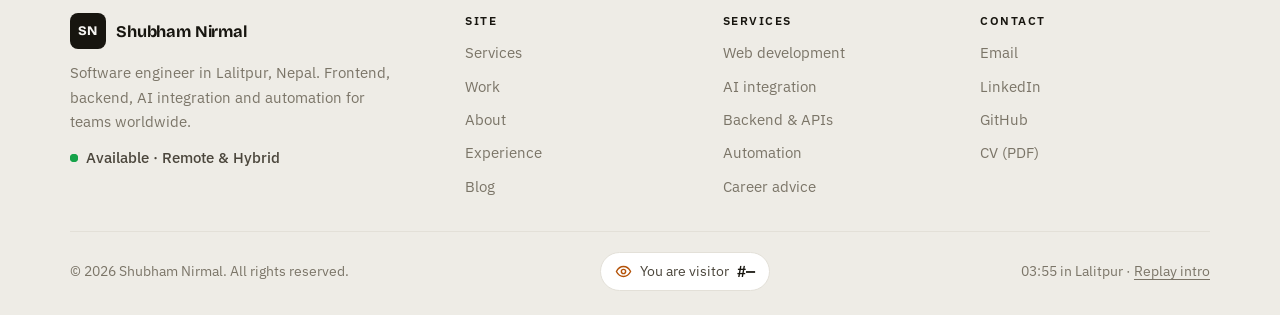
==== commit 569d4ce6: "feat(game): add Play game basketball mini-game in a navbar popup" ====
--- a/index.html
+++ b/index.html
@@ -146,6 +146,7 @@
         <a href="#about" class="nav-link">About</a>
         <a href="#experience" class="nav-link">Experience</a>
         <a href="#blog" class="nav-link">Blog</a>
+        <a href="#play" class="nav-link nav-play" id="playBtn" role="button" aria-haspopup="dialog"><svg class="ball-ico" viewBox="0 0 24 24" aria-hidden="true"><circle cx="12" cy="12" r="9" fill="currentColor" opacity=".18"/><g fill="none" stroke="currentColor" stroke-width="1.8"><circle cx="12" cy="12" r="9"/><path d="M3 12h18M12 3v18M5.6 5.6c3 3 3 9.8 0 12.8M18.4 5.6c-3 3-3 9.8 0 12.8"/></g></svg>Play game</a>
         <a href="#contact" class="nav-link nav-cta-mobile">Contact</a>
       </nav>
       <div class="nav-tools">
@@ -607,6 +608,36 @@
     </div>
   </div>
 
+  <!-- ============ Mini game: basketball ============ -->
+  <div class="modal game-modal" id="gameModal" role="dialog" aria-modal="true" aria-labelledby="gameTitle" hidden>
+    <div class="modal-card game-card">
+      <button class="icon-btn modal-close" id="gameClose" type="button" aria-label="Close game"><svg><use href="#i-close"/></svg></button>
+      <div class="game-head">
+        <div>
+          <p class="kicker">Play game</p>
+          <h3 id="gameTitle">Shoot your shot</h3>
+          <p class="game-help">Drag back from the ball and let go to shoot. 30 seconds on the clock.</p>
+        </div>
+        <dl class="game-stats">
+          <div><dt>Score</dt><dd id="gScore">0</dd></div>
+          <div><dt>Time</dt><dd id="gTime">30</dd></div>
+          <div><dt>Best</dt><dd id="gBest">0</dd></div>
+        </dl>
+      </div>
+      <div class="game-stage">
+        <canvas id="gameCanvas" aria-label="Basketball game: drag back from the ball and release to shoot"></canvas>
+        <div class="game-overlay" id="gOverlay">
+          <p class="go-title" id="gOTitle">Ready?</p>
+          <p class="go-sub" id="gOSub">Sink as many as you can in 30 seconds. Three in a row gives you a streak bonus.</p>
+          <div class="go-actions">
+            <button class="btn btn-primary" id="gStart" type="button">Start</button>
+            <a class="btn btn-ghost" id="gTalk" href="#contact" hidden>Nice shot, now let's talk <svg><use href="#i-arrow"/></svg></a>
+          </div>
+        </div>
+      </div>
+    </div>
+  </div>
+
   <!-- ============ Chatbot (AI avatar, same icon) ============ -->
   <div class="chatbot" id="chatbot">
     <button class="chat-toggle" id="chatToggle" type="button" aria-label="Chat with Shubham's AI avatar" aria-expanded="false" title="Talk to Shubham's AI avatar">
@@ -638,5 +669,6 @@
 
   <script src="js/intro3d.js"></script>
   <script src="js/main.js"></script>
+  <script src="js/game.js" defer></script>
 </body>
 </html>
--- a/style/style.css
+++ b/style/style.css
@@ -902,6 +902,48 @@
 }
 @keyframes grain { 0% { transform: translate(0, 0); } 25% { transform: translate(-3%, 2%); } 50% { transform: translate(2%, -3%); } 75% { transform: translate(-2%, -1%); } 100% { transform: translate(0, 0); } }
 
+/* "Play game" in the navbar */
+.nav-play { display: inline-flex; align-items: center; gap: 6px; color: var(--accent) !important; font-weight: 600; }
+.nav-play .ball-ico { width: 17px; height: 17px; flex: none; transition: transform .5s var(--ease); }
+.nav-play:hover { background: var(--accent-soft); }
+.nav-play:hover .ball-ico { transform: rotate(200deg); }
+
+/* chatbot launcher: smaller */
+.chat-toggle { width: 46px; height: 46px; border-width: 2px; box-shadow: 0 0 0 2px var(--accent), 0 10px 24px -10px rgba(0, 0, 0, .55); }
+.chat-toggle::before { inset: -4px; }
+.chat-online { width: 11px; height: 11px; right: 0; bottom: 1px; }
+.chat-window { bottom: 62px; }
+@media (max-width: 760px) {
+  .chat-toggle { width: 42px; height: 42px; }
+  .chat-window { bottom: 68px; }
+}
+
+/* game modal */
+.game-card { width: min(900px, 100%); flex-direction: column; }
+.game-head { display: flex; flex-wrap: wrap; align-items: flex-end; justify-content: space-between; gap: 14px 24px; padding: clamp(18px, 3vw, 28px) clamp(18px, 3vw, 28px) 14px; padding-right: 64px; }
+.game-head .kicker { margin: 0 0 4px; }
+.game-head h3 { margin: 0; font: 700 clamp(1.4rem, 3.4vw, 1.9rem)/1.1 var(--f-display); letter-spacing: -.02em; }
+.game-help { margin: 6px 0 0; color: var(--muted); font-size: .9rem; }
+.game-stats { display: flex; gap: 8px; margin: 0; }
+.game-stats > div { min-width: 64px; padding: 8px 12px; border: 1px solid var(--line); border-radius: 12px; background: var(--bg); text-align: center; }
+.game-stats dt { font: 500 .66rem var(--f-mono); text-transform: uppercase; letter-spacing: .12em; color: var(--muted); }
+.game-stats dd { margin: 2px 0 0; font: 700 1.35rem/1 var(--f-display); font-variant-numeric: tabular-nums; }
+.game-stage { position: relative; height: min(56vh, 460px); min-height: 260px; margin: 0 clamp(12px, 2vw, 20px) clamp(12px, 2vw, 20px); border-radius: 16px; overflow: hidden; border: 1px solid var(--line);
+  background: radial-gradient(70% 70% at 15% 10%, color-mix(in srgb, var(--m1) 22%, transparent), transparent 70%), radial-gradient(60% 60% at 90% 30%, color-mix(in srgb, var(--m2) 14%, transparent), transparent 70%), var(--bg); }
+#gameCanvas { display: block; width: 100%; height: 100%; touch-action: none; cursor: grab; outline: none; }
+#gameCanvas:active { cursor: grabbing; }
+.game-overlay { position: absolute; inset: 0; display: grid; place-content: center; justify-items: center; gap: 10px; padding: 20px; text-align: center;
+  background: color-mix(in srgb, var(--bg) 72%, transparent); -webkit-backdrop-filter: blur(6px); backdrop-filter: blur(6px); }
+.game-overlay[hidden] { display: none; }
+.go-title { margin: 0; font: 800 clamp(1.5rem, 4vw, 2.2rem)/1.1 var(--f-display); letter-spacing: -.02em; }
+.go-sub { margin: 0; max-width: 42ch; color: var(--fg-2); }
+.go-actions { display: flex; flex-wrap: wrap; justify-content: center; gap: 10px; margin-top: 6px; }
+.go-actions .btn[hidden] { display: none; }
+@media (max-width: 560px) {
+  .game-stats > div { min-width: 0; padding: 6px 10px; }
+  .game-stage { height: 52vh; }
+}
+
 @media (prefers-reduced-motion: reduce) {
   .hero-grid-bg.mesh i, body::after { animation: none !important; }
 }
